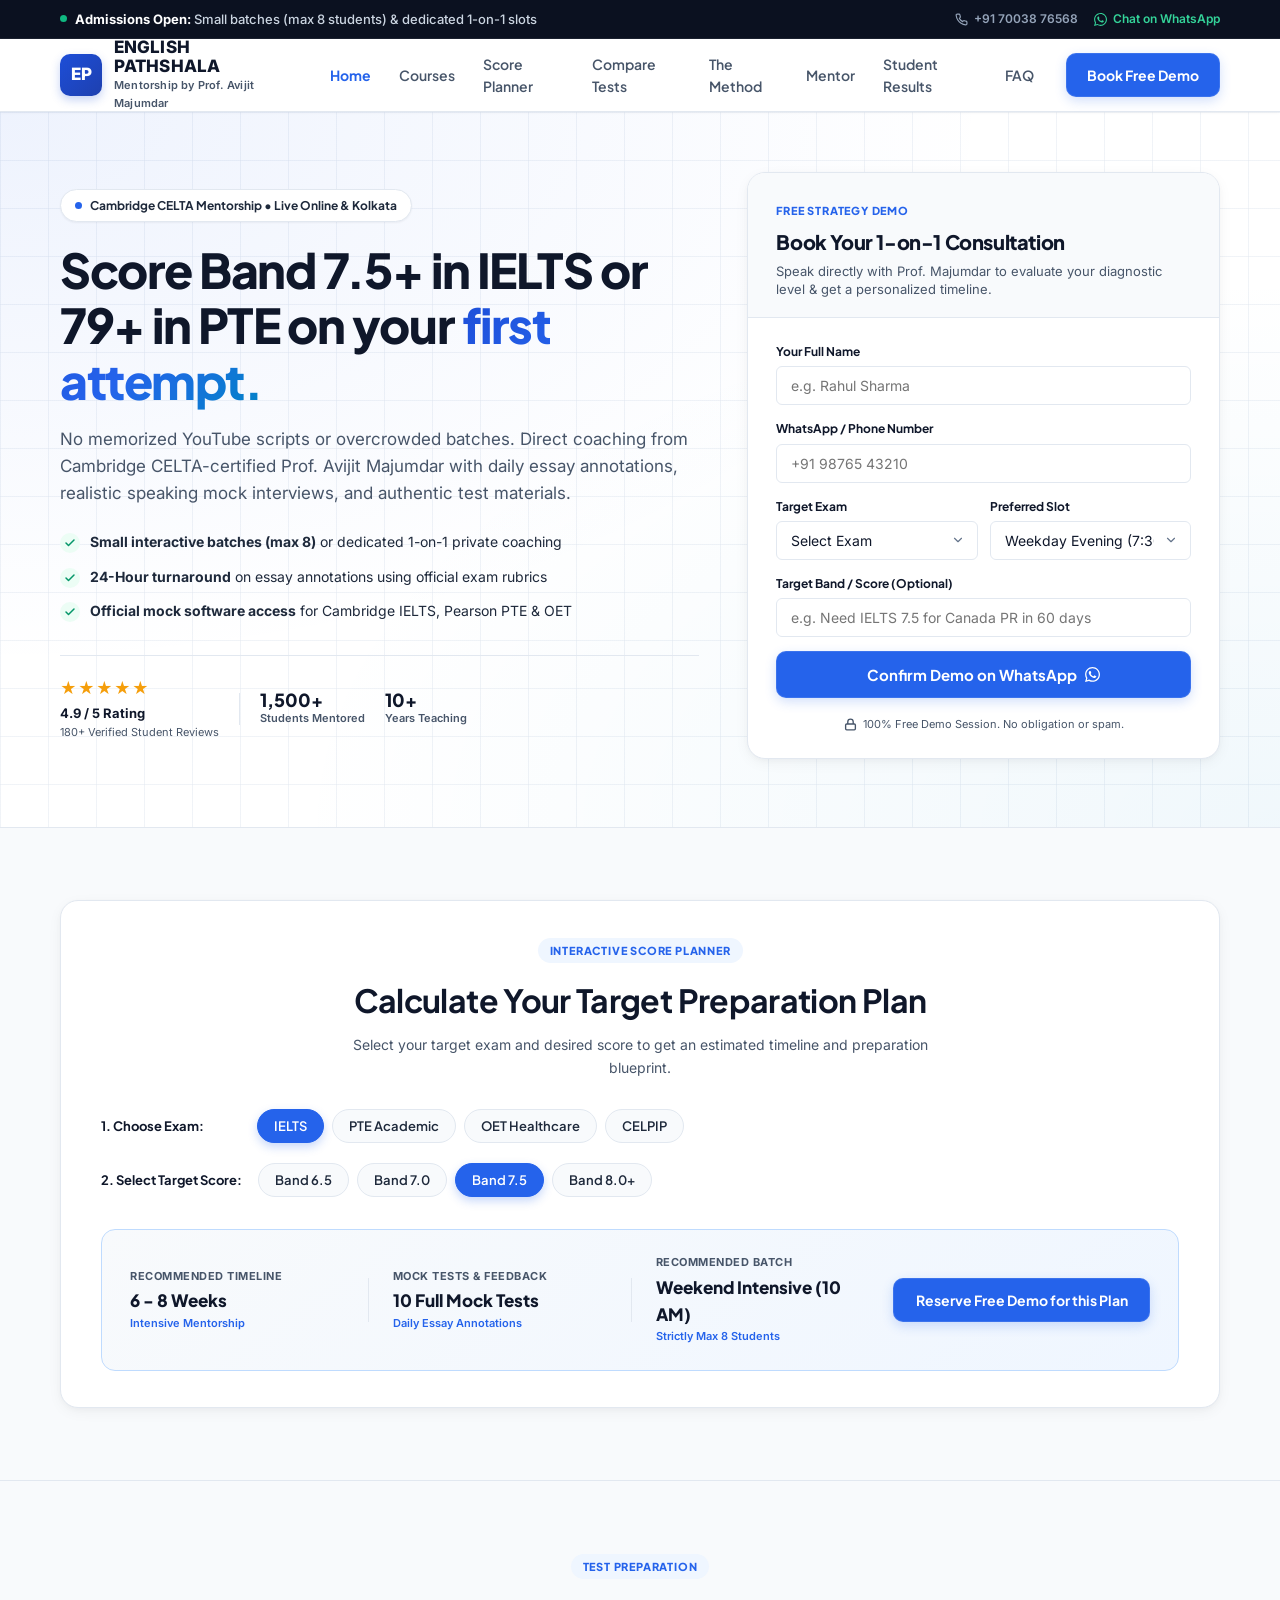
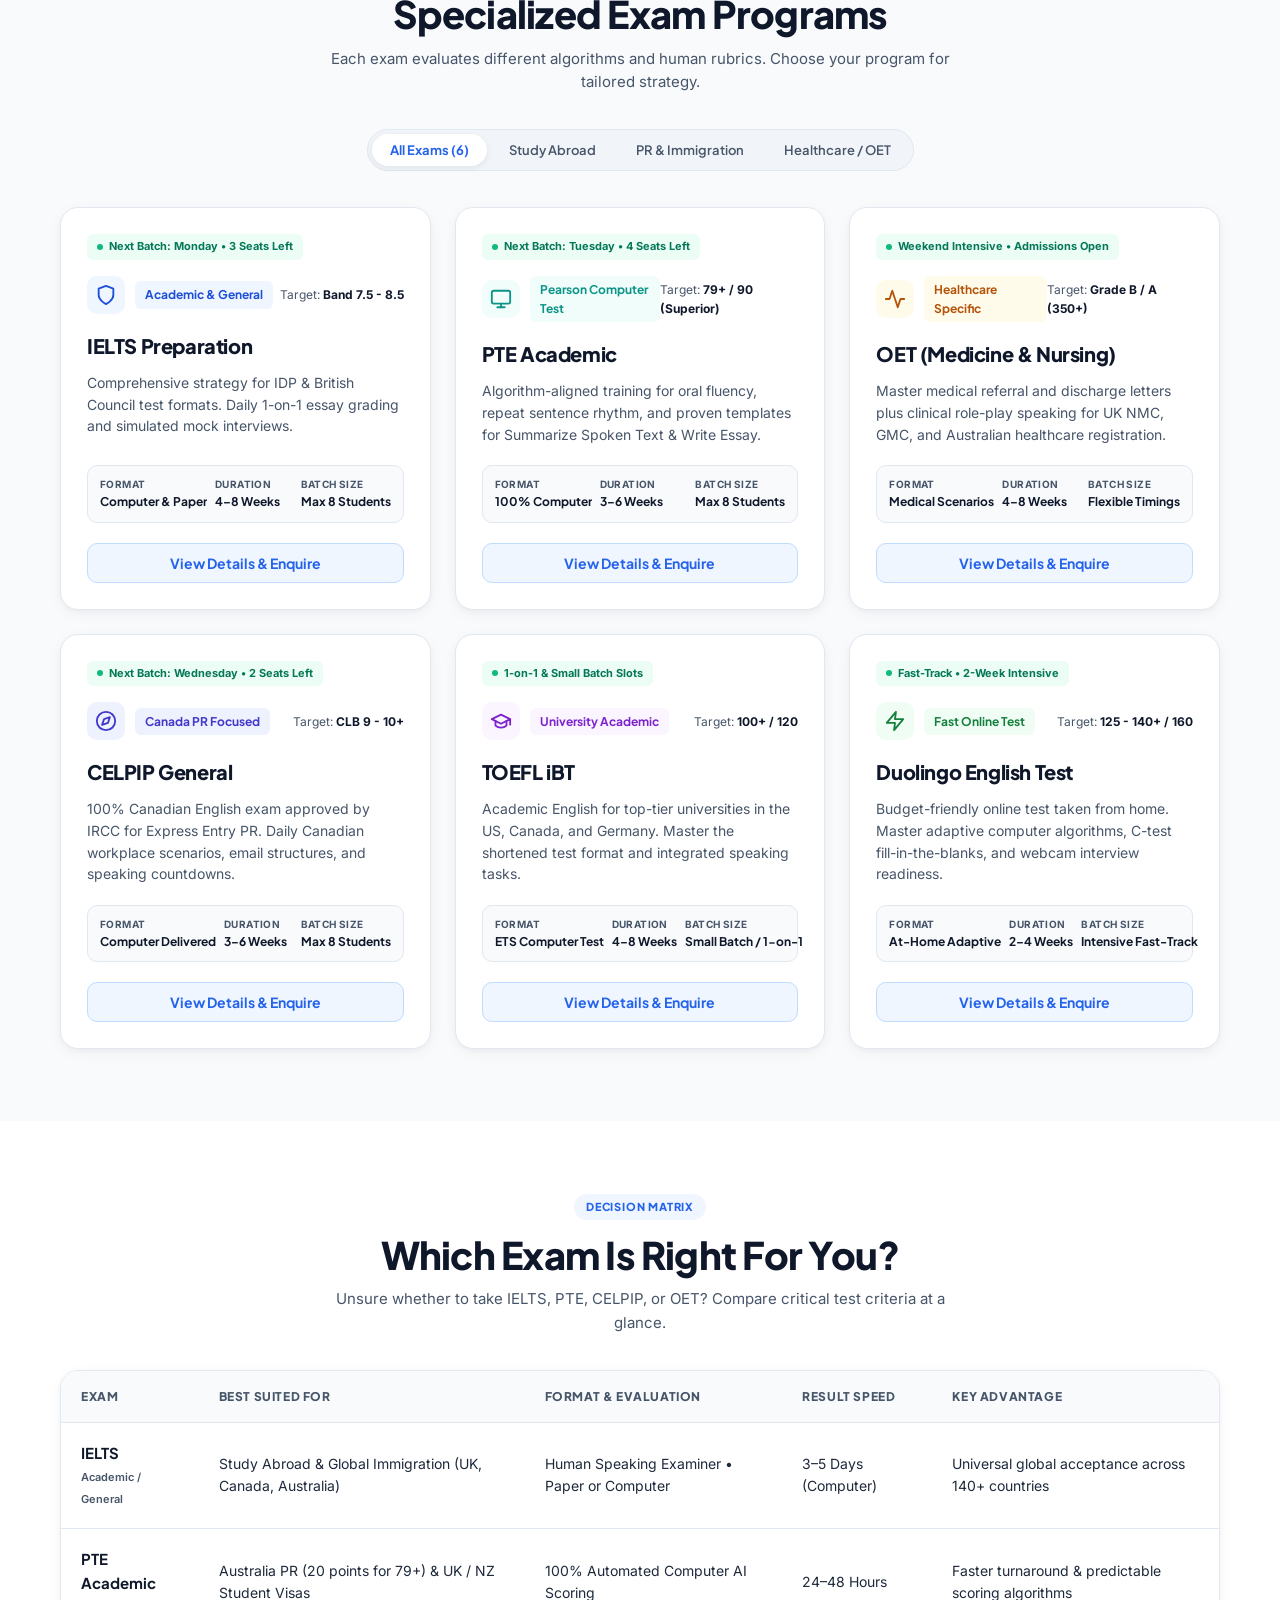
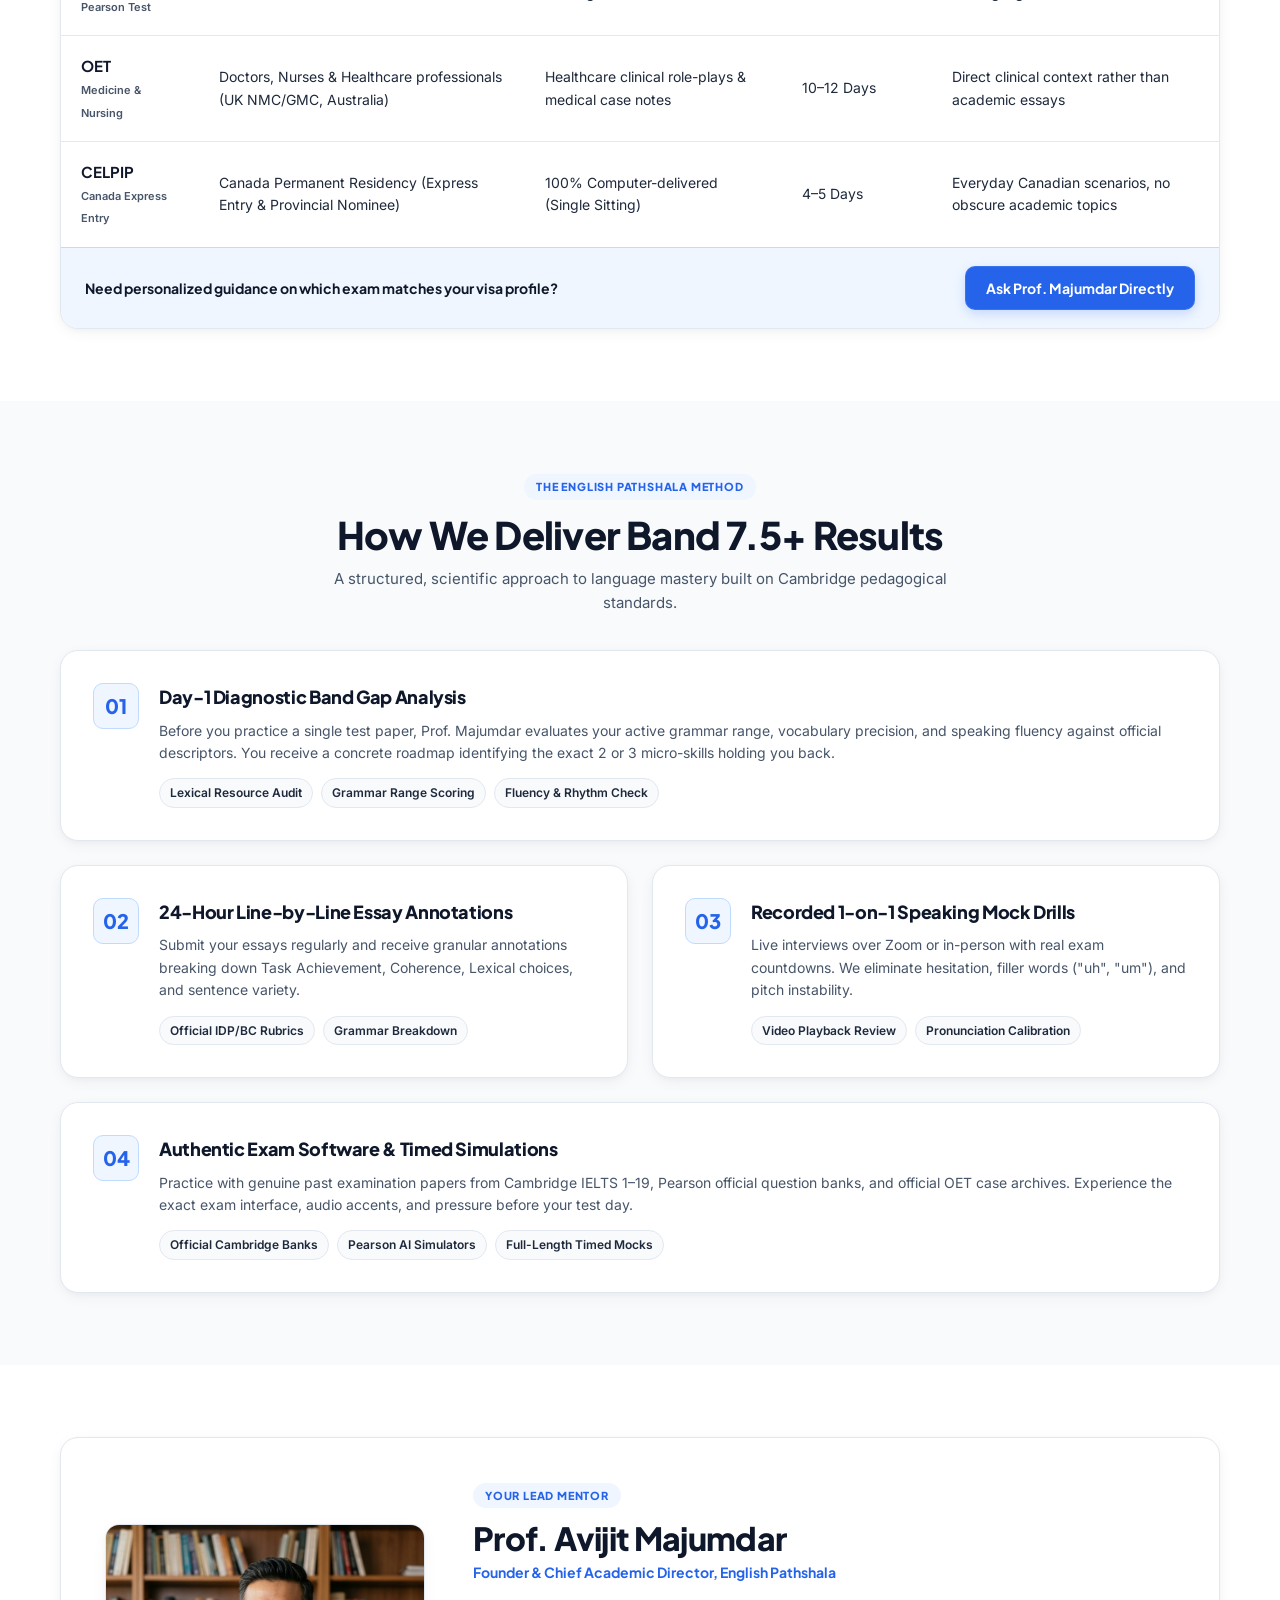
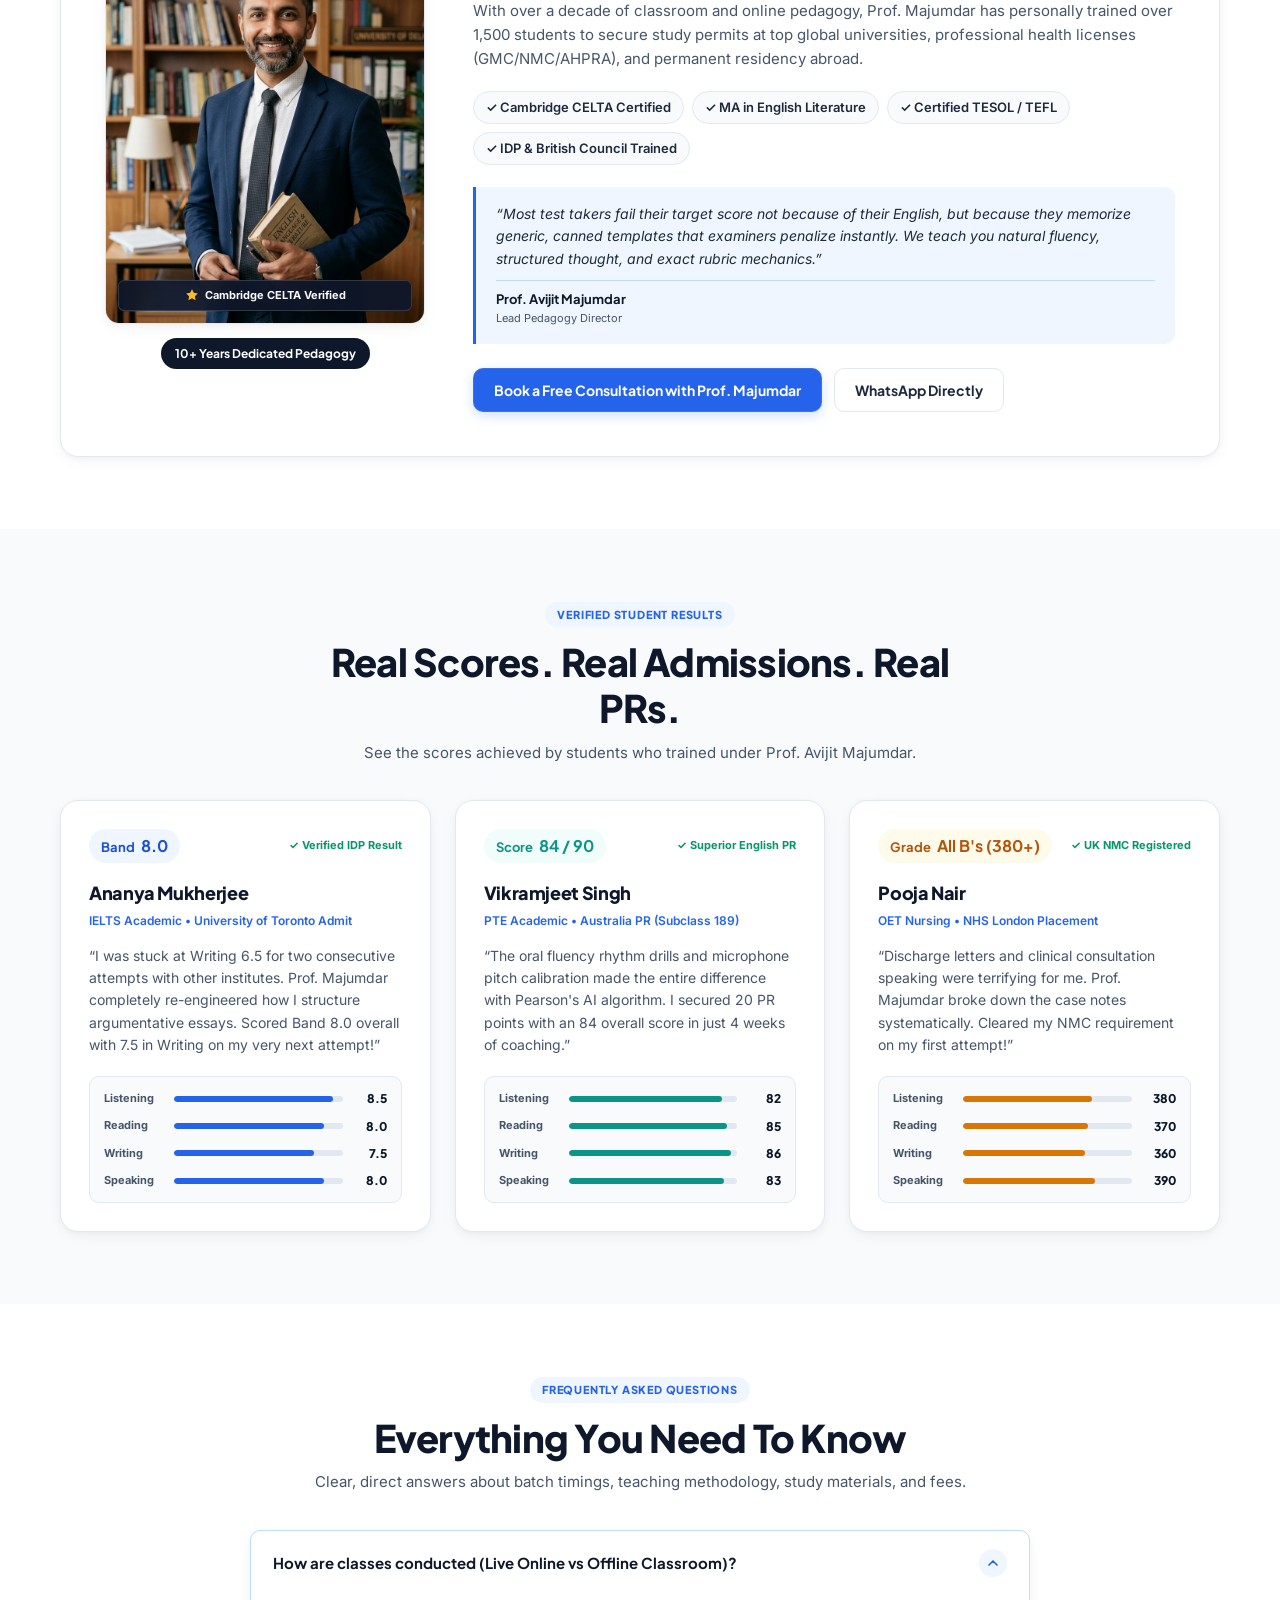
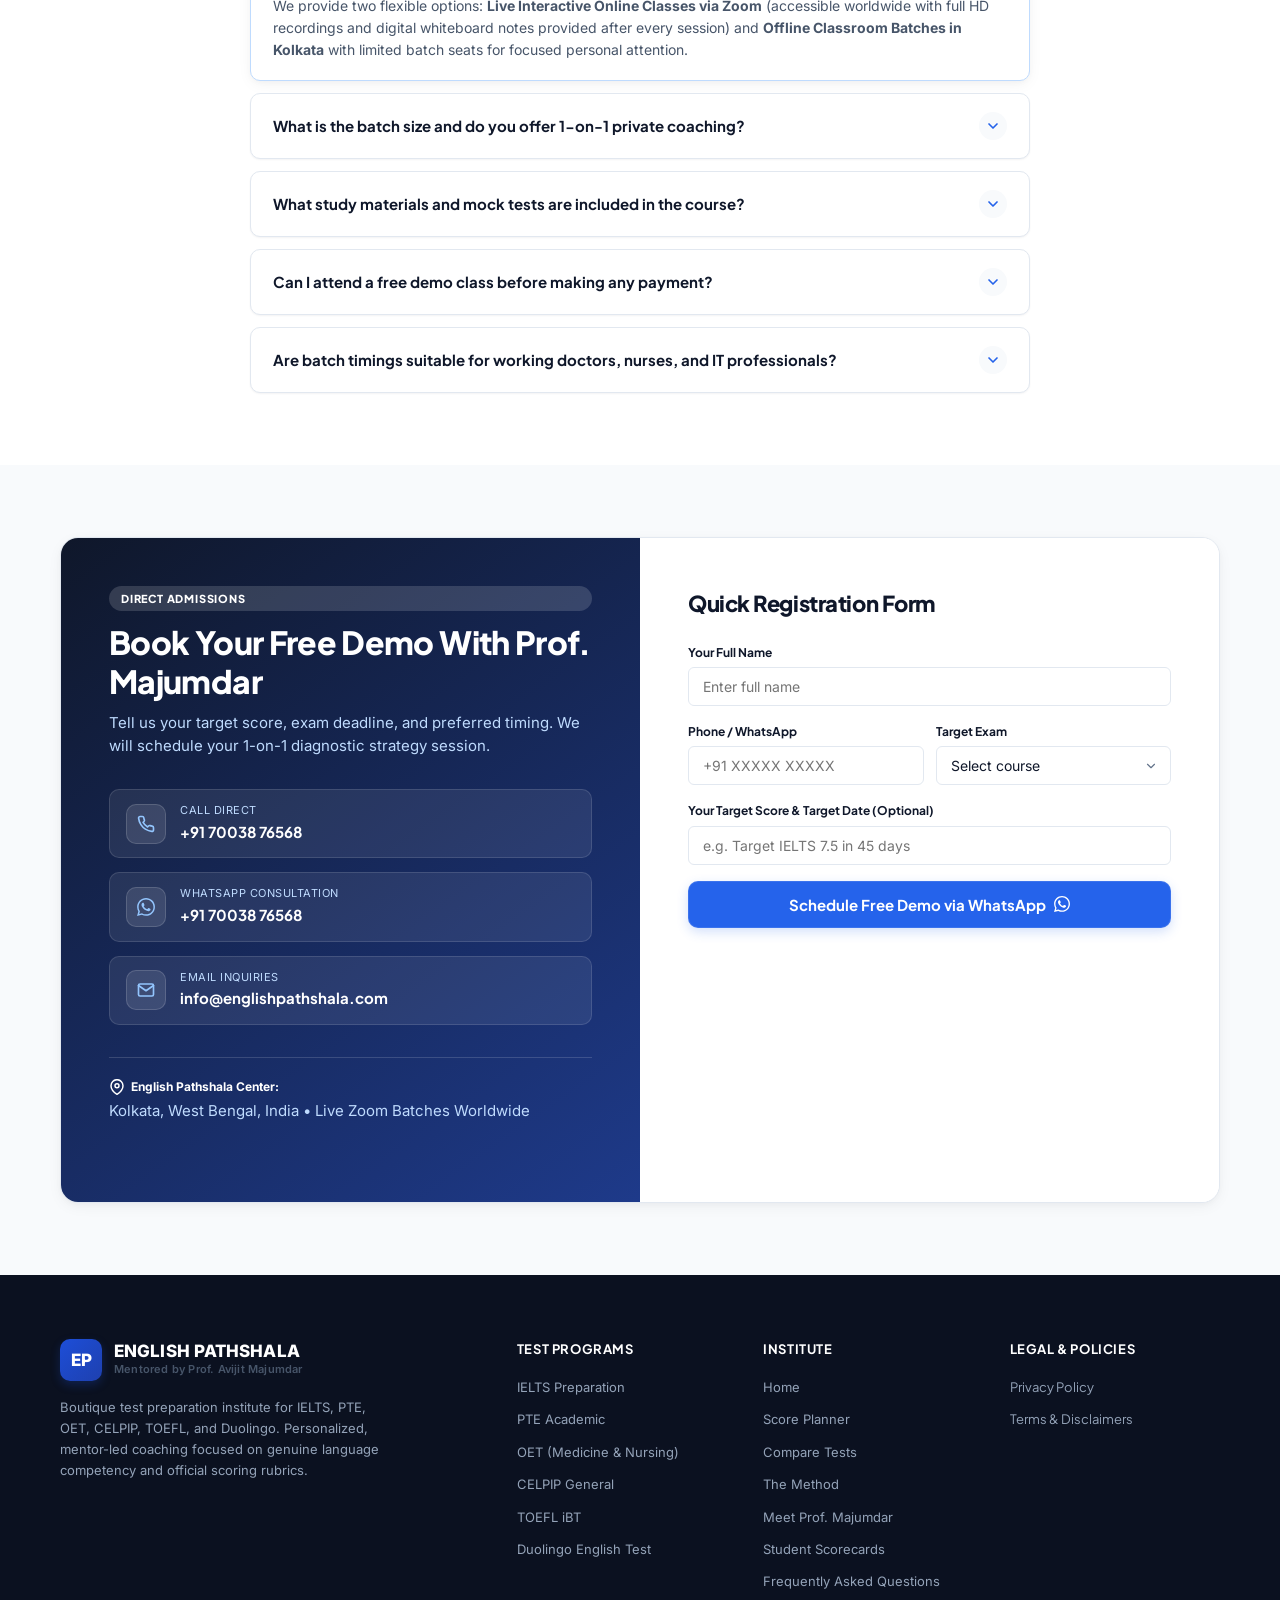
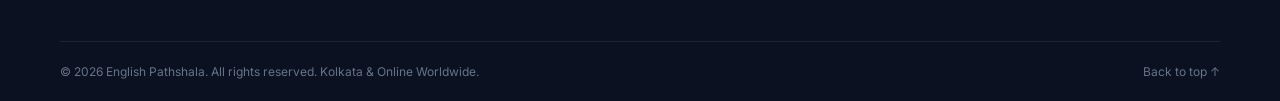
==== index.html @ e062f5be "feat: complete modern SaaS redesign with interactive score planner, exam filters, and responsive UI" ====
<!DOCTYPE html>
<html lang="en">

<head>
  <meta charset="UTF-8" />
  <meta name="viewport" content="width=device-width, initial-scale=1.0" />
  <meta name="theme-color" content="#2563eb" />

  <title>English Pathshala | IELTS, PTE, OET, CELPIP Coaching with Prof. Avijit Majumdar</title>
  <meta name="description"
    content="Score Band 7.5+ in IELTS or 79+ in PTE. Boutique, mentor-led coaching by Cambridge CELTA certified Prof. Avijit Majumdar. Small batches & 1-on-1 mentorship. Book your free demo." />

  <!-- Canonical & Social Meta -->
  <link rel="canonical" href="https://englishpathshala.com/" />
  <meta property="og:title" content="English Pathshala | Premier English &amp; Test Preparation" />
  <meta property="og:description" content="Personalized coaching for IELTS, PTE, OET, CELPIP, and TOEFL by Cambridge CELTA certified mentor." />
  <meta property="og:type" content="website" />
  <meta property="og:url" content="https://englishpathshala.com/" />
  <meta property="og:image" content="assets/og-image.jpg" />
  <meta name="twitter:card" content="summary_large_image" />
  <meta name="twitter:title" content="English Pathshala | Test Preparation Institute" />
  <meta name="twitter:description" content="Personalized coaching for IELTS, PTE, OET, CELPIP, and TOEFL." />
  <meta name="twitter:image" content="assets/og-image.jpg" />

  <!-- Typography -->
  <link rel="preconnect" href="https://fonts.googleapis.com">
  <link rel="preconnect" href="https://fonts.gstatic.com" crossorigin>
  <link href="https://fonts.googleapis.com/css2?family=Plus+Jakarta+Sans:wght@500;600;700;800&family=Inter:wght@400;500;600;700&display=swap" rel="stylesheet" />

  <link rel="stylesheet" href="style.css" />
</head>

<body>

  <!-- ================= TOP ANNOUNCEMENT BAR ================= -->
  <aside class="top-bar" aria-label="Announcement">
    <div class="container top-bar-flex">
      <div class="top-left">
        <span class="live-dot" aria-hidden="true"></span>
        <span><strong>Admissions Open:</strong> Small batches (max 8 students) &amp; dedicated 1-on-1 slots</span>
      </div>
      <div class="top-right">
        <a href="tel:+917003876568" class="top-link">
          <svg width="13" height="13" viewBox="0 0 24 24" fill="none" stroke="currentColor" stroke-width="2.2" stroke-linecap="round" stroke-linejoin="round" aria-hidden="true"><path d="M22 16.92v3a2 2 0 0 1-2.18 2 19.79 19.79 0 0 1-8.63-3.07 19.5 19.5 0 0 1-6-6 19.79 19.79 0 0 1-3.07-8.67A2 2 0 0 1 4.11 2h3a2 2 0 0 1 2 1.72 12.84 12.84 0 0 0 .7 2.81 2 2 0 0 1-.45 2.11L8.09 9.91a16 16 0 0 0 6 6l1.27-1.27a2 2 0 0 1 2.11-.45 12.84 12.84 0 0 0 2.81.7A2 2 0 0 1 22 16.92z"></path></svg>
          <span>+91 70038 76568</span>
        </a>
        <a href="https://wa.me/917003876568" target="_blank" rel="noopener noreferrer" class="top-link top-wa">
          <svg width="13" height="13" viewBox="0 0 24 24" fill="currentColor" aria-hidden="true"><path d="M.057 24l1.687-6.163c-1.041-1.804-1.588-3.849-1.587-5.946.003-6.556 5.338-11.891 11.893-11.891 3.181.001 6.167 1.24 8.413 3.488 2.245 2.248 3.481 5.236 3.48 8.414-.003 6.557-5.338 11.892-11.893 11.892-1.99-.001-3.951-.5-5.688-1.448l-6.305 1.654zm6.597-3.807c1.676.995 3.276 1.591 5.392 1.592 5.448 0 9.886-4.434 9.889-9.885.002-5.462-4.415-9.89-9.881-9.892-5.452 0-9.887 4.434-9.889 9.884-.001 2.225.651 3.891 1.746 5.634l-.999 3.648 3.742-.981zm11.387-5.464c-.074-.124-.272-.198-.57-.347-.297-.149-1.758-.868-2.031-.967-.272-.099-.47-.149-.669.149-.198.297-.768.967-.941 1.165-.173.198-.347.223-.644.074-.297-.149-1.255-.462-2.39-1.475-.883-.788-1.48-1.761-1.653-2.059-.173-.297-.018-.458.13-.606.134-.133.297-.347.446-.521.151-.172.2-.296.3-.495.099-.198.05-.372-.025-.521-.075-.148-.669-1.611-.916-2.206-.242-.579-.487-.501-.669-.51l-.57-.01c-.198 0-.52.074-.792.372s-1.04 1.016-1.04 2.479 1.065 2.876 1.213 3.074c.149.198 2.095 3.2 5.076 4.487.709.306 1.263.489 1.694.626.712.226 1.36.194 1.872.118.571-.085 1.758-.719 2.006-1.413.248-.695.248-1.29.173-1.414z"/></svg>
          <span>Chat on WhatsApp</span>
        </a>
      </div>
    </div>
  </aside>

  <!-- ================= NAVBAR ================= -->
  <header class="navbar" id="siteHeader">
    <div class="container navbar-flex">

      <a href="#home" class="brand" aria-label="English Pathshala Homepage">
        <div class="brand-crest">EP</div>
        <div class="brand-name-group">
          <strong class="brand-title">ENGLISH PATHSHALA</strong>
          <span class="brand-subtitle">Mentorship by Prof. Avijit Majumdar</span>
        </div>
      </a>

      <nav class="nav-menu" aria-label="Main navigation">
        <a href="#home" class="nav-link active">Home</a>
        <a href="#courses" class="nav-link">Courses</a>
        <a href="#estimator" class="nav-link">Score Planner</a>
        <a href="#compare" class="nav-link">Compare Tests</a>
        <a href="#method" class="nav-link">The Method</a>
        <a href="#mentor" class="nav-link">Mentor</a>
        <a href="#results" class="nav-link">Student Results</a>
        <a href="#faq" class="nav-link">FAQ</a>
      </nav>

      <div class="nav-right">
        <a href="#contact" class="btn btn-primary nav-cta">
          Book Free Demo
        </a>

        <button class="nav-toggle" id="menuToggle" type="button" aria-label="Toggle navigation menu" aria-expanded="false"
          aria-controls="mobileMenu">
          <span></span>
          <span></span>
          <span></span>
        </button>
      </div>

    </div>

    <!-- Mobile Dropdown Menu -->
    <div class="mobile-dropdown" id="mobileMenu" aria-hidden="true">
      <nav class="mobile-links" aria-label="Mobile navigation">
        <a href="#home">Home</a>
        <a href="#courses">Courses &amp; Syllabus</a>
        <a href="#estimator">Target Score Planner</a>
        <a href="#compare">Compare Tests</a>
        <a href="#method">The Method</a>
        <a href="#mentor">Meet Prof. Avijit Majumdar</a>
        <a href="#results">Student Scorecards</a>
        <a href="#faq">FAQ</a>
        <a href="#contact" class="btn btn-primary btn-block">Book Free Demo Class</a>
      </nav>
    </div>
  </header>

  <main>

    <!-- ================= HERO SECTION (HIGH CONVERTING SAAS SPLIT) ================= -->
    <section class="hero-section" id="home">
      <div class="container hero-grid">

        <!-- Hero Left Column: Proposition & Proof -->
        <div class="hero-content">

          <div class="trust-badge">
            <span class="badge-dot" aria-hidden="true"></span>
            <span>Cambridge CELTA Mentorship • Live Online &amp; Kolkata</span>
          </div>

          <h1 class="hero-title">
            Score Band 7.5+ in IELTS or 79+ in PTE on your <span class="highlight">first attempt.</span>
          </h1>

          <p class="hero-desc">
            No memorized YouTube scripts or overcrowded batches. Direct coaching from Cambridge CELTA-certified Prof. Avijit Majumdar with daily essay annotations, realistic speaking mock interviews, and authentic test materials.
          </p>

          <!-- Core Benefits List -->
          <ul class="hero-features-list">
            <li>
              <span class="check-icon">
                <svg width="12" height="12" viewBox="0 0 24 24" fill="none" stroke="currentColor" stroke-width="3" stroke-linecap="round" stroke-linejoin="round" aria-hidden="true"><polyline points="20 6 9 17 4 12"></polyline></svg>
              </span>
              <span><strong>Small interactive batches (max 8)</strong> or dedicated 1-on-1 private coaching</span>
            </li>
            <li>
              <span class="check-icon">
                <svg width="12" height="12" viewBox="0 0 24 24" fill="none" stroke="currentColor" stroke-width="3" stroke-linecap="round" stroke-linejoin="round" aria-hidden="true"><polyline points="20 6 9 17 4 12"></polyline></svg>
              </span>
              <span><strong>24-Hour turnaround</strong> on essay annotations using official exam rubrics</span>
            </li>
            <li>
              <span class="check-icon">
                <svg width="12" height="12" viewBox="0 0 24 24" fill="none" stroke="currentColor" stroke-width="3" stroke-linecap="round" stroke-linejoin="round" aria-hidden="true"><polyline points="20 6 9 17 4 12"></polyline></svg>
              </span>
              <span><strong>Official mock software access</strong> for Cambridge IELTS, Pearson PTE &amp; OET</span>
            </li>
          </ul>

          <!-- Trust Badges & Social Proof -->
          <div class="hero-trust-row">
            <div class="rating-widget">
              <div class="stars" aria-label="5 star rating">★★★★★</div>
              <div class="rating-meta">
                <strong>4.9 / 5 Rating</strong>
                <span>180+ Verified Student Reviews</span>
              </div>
            </div>
            <div class="trust-separator"></div>
            <div class="hero-stat-pill">
              <strong>1,500+</strong>
              <span>Students Mentored</span>
            </div>
            <div class="hero-stat-pill">
              <strong>10+</strong>
              <span>Years Teaching</span>
            </div>
          </div>

        </div>

        <!-- Hero Right Column: Interactive SaaS Demo Slot Booking Card -->
        <div class="hero-form-card">
          <div class="form-card-header">
            <div class="form-tag">FREE STRATEGY DEMO</div>
            <h3>Book Your 1-on-1 Consultation</h3>
            <p>Speak directly with Prof. Majumdar to evaluate your diagnostic level &amp; get a personalized timeline.</p>
          </div>

          <form id="heroDemoForm" class="saas-form">
            <div class="form-group">
              <label for="heroName">Your Full Name</label>
              <input type="text" id="heroName" name="name" placeholder="e.g. Rahul Sharma" required />
            </div>

            <div class="form-group">
              <label for="heroPhone">WhatsApp / Phone Number</label>
              <input type="tel" id="heroPhone" name="phone" placeholder="+91 98765 43210" required />
            </div>

            <div class="form-row">
              <div class="form-group">
                <label for="heroCourse">Target Exam</label>
                <select id="heroCourse" name="course" required>
                  <option value="">Select Exam</option>
                  <option value="IELTS Academic">IELTS Academic</option>
                  <option value="IELTS General">IELTS General (PR)</option>
                  <option value="PTE Academic">PTE Academic</option>
                  <option value="OET Healthcare">OET (Medicine / Nursing)</option>
                  <option value="CELPIP General">CELPIP (Canada PR)</option>
                  <option value="TOEFL iBT">TOEFL iBT</option>
                  <option value="Duolingo English Test">Duolingo English Test</option>
                  <option value="Spoken & Business English">General English</option>
                </select>
              </div>

              <div class="form-group">
                <label for="heroSlot">Preferred Slot</label>
                <select id="heroSlot" name="slot" required>
                  <option value="Weekday Evening (7:30 PM)">Weekday Evening (7:30 PM)</option>
                  <option value="Weekend Intensive (10:00 AM)">Weekend Intensive (10:00 AM)</option>
                  <option value="Early Morning (7:30 AM)">Early Morning (7:30 AM)</option>
                  <option value="1-on-1 Flexible Timing">1-on-1 Flexible Timing</option>
                </select>
              </div>
            </div>

            <div class="form-group">
              <label for="heroGoal">Target Band / Score (Optional)</label>
              <input type="text" id="heroGoal" name="goal" placeholder="e.g. Need IELTS 7.5 for Canada PR in 60 days" />
            </div>

            <button type="submit" class="btn btn-primary btn-block btn-lg">
              <span>Confirm Demo on WhatsApp</span>
              <svg width="15" height="15" viewBox="0 0 24 24" fill="currentColor" aria-hidden="true"><path d="M.057 24l1.687-6.163c-1.041-1.804-1.588-3.849-1.587-5.946.003-6.556 5.338-11.891 11.893-11.891 3.181.001 6.167 1.24 8.413 3.488 2.245 2.248 3.481 5.236 3.48 8.414-.003 6.557-5.338 11.892-11.893 11.892-1.99-.001-3.951-.5-5.688-1.448l-6.305 1.654zm6.597-3.807c1.676.995 3.276 1.591 5.392 1.592 5.448 0 9.886-4.434 9.889-9.885.002-5.462-4.415-9.89-9.881-9.892-5.452 0-9.887 4.434-9.889 9.884-.001 2.225.651 3.891 1.746 5.634l-.999 3.648 3.742-.981zm11.387-5.464c-.074-.124-.272-.198-.57-.347-.297-.149-1.758-.868-2.031-.967-.272-.099-.47-.149-.669.149-.198.297-.768.967-.941 1.165-.173.198-.347.223-.644.074-.297-.149-1.255-.462-2.39-1.475-.883-.788-1.48-1.761-1.653-2.059-.173-.297-.018-.458.13-.606.134-.133.297-.347.446-.521.151-.172.2-.296.3-.495.099-.198.05-.372-.025-.521-.075-.148-.669-1.611-.916-2.206-.242-.579-.487-.501-.669-.51l-.57-.01c-.198 0-.52.074-.792.372s-1.04 1.016-1.04 2.479 1.065 2.876 1.213 3.074c.149.198 2.095 3.2 5.076 4.487.709.306 1.263.489 1.694.626.712.226 1.36.194 1.872.118.571-.085 1.758-.719 2.006-1.413.248-.695.248-1.29.173-1.414z"/></svg>
            </button>

            <div class="form-guarantee">
              <svg width="13" height="13" viewBox="0 0 24 24" fill="none" stroke="currentColor" stroke-width="2.5" aria-hidden="true"><rect x="3" y="11" width="18" height="11" rx="2" ry="2"></rect><path d="M7 11V7a5 5 0 0 1 10 0v4"></path></svg>
              <span>100% Free Demo Session. No obligation or spam.</span>
            </div>
          </form>
        </div>

      </div>
    </section>

    <!-- ================= INTERACTIVE TARGET SCORE PLANNER WIDGET ================= -->
    <section class="section-pad estimator-section" id="estimator">
      <div class="container">
        <div class="planner-box">
          <div class="planner-header">
            <span class="badge">INTERACTIVE SCORE PLANNER</span>
            <h2>Calculate Your Target Preparation Plan</h2>
            <p>Select your target exam and desired score to get an estimated timeline and preparation blueprint.</p>
          </div>

          <div class="planner-controls">
            <!-- Exam Selector Buttons -->
            <div class="planner-selector-group">
              <span class="control-label">1. Choose Exam:</span>
              <div class="planner-exam-tabs" role="tablist">
                <button type="button" class="plan-exam-btn active" data-exam="ielts">IELTS</button>
                <button type="button" class="plan-exam-btn" data-exam="pte">PTE Academic</button>
                <button type="button" class="plan-exam-btn" data-exam="oet">OET Healthcare</button>
                <button type="button" class="plan-exam-btn" data-exam="celpip">CELPIP</button>
              </div>
            </div>

            <!-- Target Score Pills -->
            <div class="planner-selector-group">
              <span class="control-label">2. Select Target Score:</span>
              <div class="planner-score-pills" id="plannerScores">
                <button type="button" class="plan-score-btn" data-score="Band 6.5">Band 6.5</button>
                <button type="button" class="plan-score-btn" data-score="Band 7.0">Band 7.0</button>
                <button type="button" class="plan-score-btn active" data-score="Band 7.5">Band 7.5</button>
                <button type="button" class="plan-score-btn" data-score="Band 8.0+">Band 8.0+</button>
              </div>
            </div>
          </div>

          <!-- Dynamic Results Card -->
          <div class="planner-output-card" id="plannerOutput">
            <div class="output-stat">
              <span class="out-label">Recommended Timeline</span>
              <strong class="out-val" id="outDuration">4 - 6 Weeks</strong>
              <small class="out-sub">Intensive Mentorship</small>
            </div>
            <div class="output-divider"></div>
            <div class="output-stat">
              <span class="out-label">Mock Tests &amp; Feedback</span>
              <strong class="out-val" id="outMocks">8 Full Mock Tests</strong>
              <small class="out-sub">Daily Essay Annotations</small>
            </div>
            <div class="output-divider"></div>
            <div class="output-stat">
              <span class="out-label">Recommended Batch</span>
              <strong class="out-val" id="outBatch">Evening Batch (7:30 PM)</strong>
              <small class="out-sub">Strictly Max 8 Students</small>
            </div>
            <div class="output-cta-wrap">
              <a href="#contact" class="btn btn-primary btn-block" id="plannerCTA">
                Reserve Free Demo for this Plan
              </a>
            </div>
          </div>

        </div>
      </div>
    </section>

    <!-- ================= COURSES SECTION WITH INTERACTIVE SAAS TABS ================= -->
    <section class="section-pad bg-light" id="courses">
      <div class="container">

        <div class="section-title-wrap">
          <span class="badge">TEST PREPARATION</span>
          <h2>Specialized Exam Programs</h2>
          <p>Each exam evaluates different algorithms and human rubrics. Choose your program for tailored strategy.</p>
        </div>

        <!-- SaaS Interactive Filter Pills -->
        <div class="filter-tabs-wrap">
          <div class="filter-tabs" role="tablist" aria-label="Course Category Filter">
            <button class="filter-tab active" data-filter="all" type="button" role="tab" aria-selected="true">All Exams (6)</button>
            <button class="filter-tab" data-filter="study-abroad" type="button" role="tab" aria-selected="false">Study Abroad</button>
            <button class="filter-tab" data-filter="immigration" type="button" role="tab" aria-selected="false">PR &amp; Immigration</button>
            <button class="filter-tab" data-filter="healthcare" type="button" role="tab" aria-selected="false">Healthcare / OET</button>
          </div>
        </div>

        <div class="courses-grid" id="coursesGrid">

          <!-- 1. IELTS -->
          <article class="course-card" data-category="study-abroad immigration">
            <div class="card-status-strip">
              <span class="status-dot-green"></span>
              <span>Next Batch: Monday • 3 Seats Left</span>
            </div>
            <div class="card-badge-row">
              <div class="exam-identity">
                <div class="exam-icon-emblem tag-blue-emblem">
                  <svg width="22" height="22" viewBox="0 0 24 24" fill="none" stroke="currentColor" stroke-width="2" stroke-linecap="round" stroke-linejoin="round" aria-hidden="true"><path d="M12 22s8-4 8-10V5l-8-3-8 3v7c0 6 8 10 8 10z"></path></svg>
                </div>
                <span class="exam-tag tag-blue">Academic &amp; General</span>
              </div>
              <span class="score-target">Target: <strong>Band 7.5 - 8.5</strong></span>
            </div>
            <h3>IELTS Preparation</h3>
            <p>Comprehensive strategy for IDP &amp; British Council test formats. Daily 1-on-1 essay grading and simulated mock interviews.</p>
            
            <div class="course-specs">
              <div class="spec-item">
                <span class="spec-label">Format</span>
                <strong>Computer &amp; Paper</strong>
              </div>
              <div class="spec-item">
                <span class="spec-label">Duration</span>
                <strong>4–8 Weeks</strong>
              </div>
              <div class="spec-item">
                <span class="spec-label">Batch Size</span>
                <strong>Max 8 Students</strong>
              </div>
            </div>

            <button class="btn btn-secondary btn-block course-btn" type="button" 
              data-course="IELTS" 
              data-score="Band 7.5 - 8.5" 
              data-duration="4 - 8 Weeks" 
              data-acceptance="Universities &amp; Immigration across UK, Canada, Australia, USA, and New Zealand."
              data-features="Full 4-skill coverage (Listening, Reading, Writing, Speaking)|Daily 1-on-1 essay grading with annotated grammar &amp; band breakdown|One-on-one mock speaking interviews under real test conditions|Official Cambridge practice test banks (Books 1–19) included">
              View Details &amp; Enquire
            </button>
          </article>

          <!-- 2. PTE Academic -->
          <article class="course-card" data-category="study-abroad immigration">
            <div class="card-status-strip">
              <span class="status-dot-green"></span>
              <span>Next Batch: Tuesday • 4 Seats Left</span>
            </div>
            <div class="card-badge-row">
              <div class="exam-identity">
                <div class="exam-icon-emblem tag-teal-emblem">
                  <svg width="22" height="22" viewBox="0 0 24 24" fill="none" stroke="currentColor" stroke-width="2" stroke-linecap="round" stroke-linejoin="round" aria-hidden="true"><rect x="2" y="3" width="20" height="14" rx="2" ry="2"></rect><line x1="8" y1="21" x2="16" y2="21"></line><line x1="12" y1="17" x2="12" y2="21"></line></svg>
                </div>
                <span class="exam-tag tag-teal">Pearson Computer Test</span>
              </div>
              <span class="score-target">Target: <strong>79+ / 90 (Superior)</strong></span>
            </div>
            <h3>PTE Academic</h3>
            <p>Algorithm-aligned training for oral fluency, repeat sentence rhythm, and proven templates for Summarize Spoken Text &amp; Write Essay.</p>
            
            <div class="course-specs">
              <div class="spec-item">
                <span class="spec-label">Format</span>
                <strong>100% Computer</strong>
              </div>
              <div class="spec-item">
                <span class="spec-label">Duration</span>
                <strong>3–6 Weeks</strong>
              </div>
              <div class="spec-item">
                <span class="spec-label">Batch Size</span>
                <strong>Max 8 Students</strong>
              </div>
            </div>

            <button class="btn btn-secondary btn-block course-btn" type="button" 
              data-course="PTE Academic" 
              data-score="79+ / 90 (Superior English)" 
              data-duration="3 - 6 Weeks" 
              data-acceptance="100% accepted for Australia PR (20 points), New Zealand PR, and UK study visas."
              data-features="Pearson AI algorithm scoring mechanics (Oral Fluency &amp; Pronunciation)|High-frequency repeat question sets from real recent exam administrations|Templates for Describe Image, Retell Lecture &amp; Write Essay|Microphone technique, headset pitch calibration, and mock software">
              View Details &amp; Enquire
            </button>
          </article>

          <!-- 3. OET -->
          <article class="course-card" data-category="healthcare">
            <div class="card-status-strip">
              <span class="status-dot-green"></span>
              <span>Weekend Intensive • Admissions Open</span>
            </div>
            <div class="card-badge-row">
              <div class="exam-identity">
                <div class="exam-icon-emblem tag-amber-emblem">
                  <svg width="22" height="22" viewBox="0 0 24 24" fill="none" stroke="currentColor" stroke-width="2" stroke-linecap="round" stroke-linejoin="round" aria-hidden="true"><path d="M22 12h-4l-3 9L9 3l-3 9H2"></path></svg>
                </div>
                <span class="exam-tag tag-amber">Healthcare Specific</span>
              </div>
              <span class="score-target">Target: <strong>Grade B / A (350+)</strong></span>
            </div>
            <h3>OET (Medicine &amp; Nursing)</h3>
            <p>Master medical referral and discharge letters plus clinical role-play speaking for UK NMC, GMC, and Australian healthcare registration.</p>
            
            <div class="course-specs">
              <div class="spec-item">
                <span class="spec-label">Format</span>
                <strong>Medical Scenarios</strong>
              </div>
              <div class="spec-item">
                <span class="spec-label">Duration</span>
                <strong>4–8 Weeks</strong>
              </div>
              <div class="spec-item">
                <span class="spec-label">Batch Size</span>
                <strong>Flexible Timings</strong>
              </div>
            </div>

            <button class="btn btn-secondary btn-block course-btn" type="button" 
              data-course="OET" 
              data-score="Grade B (350+) or Grade A" 
              data-duration="4 - 8 Weeks" 
              data-acceptance="Recognized by UK NMC, GMC, Irish Nursing Board, and Australian Medical Board."
              data-features="Step-by-step case notes selection for flawless referral and discharge letters|Doctor-patient &amp; Nurse-patient clinical consultation speaking drills|Medical listening extracts with real hospital accents and clinical jargon|Late evening &amp; weekend batches scheduled around hospital shift duties">
              View Details &amp; Enquire
            </button>
          </article>

          <!-- 4. CELPIP -->
          <article class="course-card" data-category="immigration">
            <div class="card-status-strip">
              <span class="status-dot-green"></span>
              <span>Next Batch: Wednesday • 2 Seats Left</span>
            </div>
            <div class="card-badge-row">
              <div class="exam-identity">
                <div class="exam-icon-emblem tag-indigo-emblem">
                  <svg width="22" height="22" viewBox="0 0 24 24" fill="none" stroke="currentColor" stroke-width="2" stroke-linecap="round" stroke-linejoin="round" aria-hidden="true"><circle cx="12" cy="12" r="10"></circle><polygon points="16.24 7.76 14.12 14.12 7.76 16.24 9.88 9.88 16.24 7.76"></polygon></svg>
                </div>
                <span class="exam-tag tag-indigo">Canada PR Focused</span>
              </div>
              <span class="score-target">Target: <strong>CLB 9 - 10+</strong></span>
            </div>
            <h3>CELPIP General</h3>
            <p>100% Canadian English exam approved by IRCC for Express Entry PR. Daily Canadian workplace scenarios, email structures, and speaking countdowns.</p>
            
            <div class="course-specs">
              <div class="spec-item">
                <span class="spec-label">Format</span>
                <strong>Computer Delivered</strong>
              </div>
              <div class="spec-item">
                <span class="spec-label">Duration</span>
                <strong>3–6 Weeks</strong>
              </div>
              <div class="spec-item">
                <span class="spec-label">Batch Size</span>
                <strong>Max 8 Students</strong>
              </div>
            </div>

            <button class="btn btn-secondary btn-block course-btn" type="button" 
              data-course="CELPIP" 
              data-score="CLB 9+ (Maximum CRS Points)" 
              data-duration="3 - 6 Weeks" 
              data-acceptance="Approved by Immigration, Refugees and Citizenship Canada (IRCC) for Express Entry."
              data-features="Step-by-step formal &amp; informal email structures for Task 1|8 speaking task drill sets practiced under strict onscreen countdown timers|Canadian idiom, pronunciation, and workplace vocabulary mastery|Full computer mock exams on identical test interface">
              View Details &amp; Enquire
            </button>
          </article>

          <!-- 5. TOEFL iBT -->
          <article class="course-card" data-category="study-abroad">
            <div class="card-status-strip">
              <span class="status-dot-green"></span>
              <span>1-on-1 &amp; Small Batch Slots</span>
            </div>
            <div class="card-badge-row">
              <div class="exam-identity">
                <div class="exam-icon-emblem tag-purple-emblem">
                  <svg width="22" height="22" viewBox="0 0 24 24" fill="none" stroke="currentColor" stroke-width="2" stroke-linecap="round" stroke-linejoin="round" aria-hidden="true"><path d="M22 10v6M2 10l10-5 10 5-10 5z"></path><path d="M6 12v5c3 3 9 3 12 0v-5"></path></svg>
                </div>
                <span class="exam-tag tag-purple">University Academic</span>
              </div>
              <span class="score-target">Target: <strong>100+ / 120</strong></span>
            </div>
            <h3>TOEFL iBT</h3>
            <p>Academic English for top-tier universities in the US, Canada, and Germany. Master the shortened test format and integrated speaking tasks.</p>
            
            <div class="course-specs">
              <div class="spec-item">
                <span class="spec-label">Format</span>
                <strong>ETS Computer Test</strong>
              </div>
              <div class="spec-item">
                <span class="spec-label">Duration</span>
                <strong>4–8 Weeks</strong>
              </div>
              <div class="spec-item">
                <span class="spec-label">Batch Size</span>
                <strong>Small Batch / 1-on-1</strong>
              </div>
            </div>

            <button class="btn btn-secondary btn-block course-btn" type="button" 
              data-course="TOEFL iBT" 
              data-score="100+ / 120" 
              data-duration="4 - 8 Weeks" 
              data-acceptance="Accepted by 11,500+ universities worldwide including Ivy League, US, Canada, and Europe."
              data-features="Shortened 2-hour TOEFL format mastery (Academic Discussion task)|Lecture note-taking techniques under rapid audio playback|Integrated speaking templates combining reading passages and lecture audio|Official ETS authentic test papers and scoring analysis">
              View Details &amp; Enquire
            </button>
          </article>

          <!-- 6. Duolingo English Test -->
          <article class="course-card" data-category="study-abroad">
            <div class="card-status-strip">
              <span class="status-dot-green"></span>
              <span>Fast-Track • 2-Week Intensive</span>
            </div>
            <div class="card-badge-row">
              <div class="exam-identity">
                <div class="exam-icon-emblem tag-green-emblem">
                  <svg width="22" height="22" viewBox="0 0 24 24" fill="none" stroke="currentColor" stroke-width="2" stroke-linecap="round" stroke-linejoin="round" aria-hidden="true"><polygon points="13 2 3 14 12 14 11 22 21 10 12 10 13 2"></polygon></svg>
                </div>
                <span class="exam-tag tag-green">Fast Online Test</span>
              </div>
              <span class="score-target">Target: <strong>125 - 140+ / 160</strong></span>
            </div>
            <h3>Duolingo English Test</h3>
            <p>Budget-friendly online test taken from home. Master adaptive computer algorithms, C-test fill-in-the-blanks, and webcam interview readiness.</p>
            
            <div class="course-specs">
              <div class="spec-item">
                <span class="spec-label">Format</span>
                <strong>At-Home Adaptive</strong>
              </div>
              <div class="spec-item">
                <span class="spec-label">Duration</span>
                <strong>2–4 Weeks</strong>
              </div>
              <div class="spec-item">
                <span class="spec-label">Batch Size</span>
                <strong>Intensive Fast-Track</strong>
              </div>
            </div>

            <button class="btn btn-secondary btn-block course-btn" type="button" 
              data-course="Duolingo English Test" 
              data-score="125 - 140+ / 160" 
              data-duration="2 - 4 Weeks" 
              data-acceptance="Accepted by over 4,500 colleges &amp; universities in USA, Canada, and Ireland."
              data-features="Read and complete C-test fill-in-the-blank vocabulary strategies|5-minute writing and interactive reading speed drills|Spoken responses with webcam eye-contact and posture readiness|Complete mock assessments on computer adaptive format">
              View Details &amp; Enquire
            </button>
          </article>

        </div>

      </div>
    </section>

    <!-- ================= INTERACTIVE SAAS EXAM COMPARISON MATRIX ================= -->
    <section class="section-pad" id="compare">
      <div class="container">

        <div class="section-title-wrap">
          <span class="badge">DECISION MATRIX</span>
          <h2>Which Exam Is Right For You?</h2>
          <p>Unsure whether to take IELTS, PTE, CELPIP, or OET? Compare critical test criteria at a glance.</p>
        </div>

        <div class="comparison-card">
          <div class="table-responsive">
            <table class="saas-table">
              <thead>
                <tr>
                  <th scope="col">Exam</th>
                  <th scope="col">Best Suited For</th>
                  <th scope="col">Format &amp; Evaluation</th>
                  <th scope="col">Result Speed</th>
                  <th scope="col">Key Advantage</th>
                </tr>
              </thead>
              <tbody>
                <tr>
                  <td>
                    <strong>IELTS</strong>
                    <span class="sub-label">Academic / General</span>
                  </td>
                  <td>Study Abroad &amp; Global Immigration (UK, Canada, Australia)</td>
                  <td>Human Speaking Examiner • Paper or Computer</td>
                  <td>3–5 Days (Computer)</td>
                  <td>Universal global acceptance across 140+ countries</td>
                </tr>
                <tr>
                  <td>
                    <strong>PTE Academic</strong>
                    <span class="sub-label">Pearson Test</span>
                  </td>
                  <td>Australia PR (20 points for 79+) &amp; UK / NZ Student Visas</td>
                  <td>100% Automated Computer AI Scoring</td>
                  <td>24–48 Hours</td>
                  <td>Faster turnaround &amp; predictable scoring algorithms</td>
                </tr>
                <tr>
                  <td>
                    <strong>OET</strong>
                    <span class="sub-label">Medicine &amp; Nursing</span>
                  </td>
                  <td>Doctors, Nurses &amp; Healthcare professionals (UK NMC/GMC, Australia)</td>
                  <td>Healthcare clinical role-plays &amp; medical case notes</td>
                  <td>10–12 Days</td>
                  <td>Direct clinical context rather than academic essays</td>
                </tr>
                <tr>
                  <td>
                    <strong>CELPIP</strong>
                    <span class="sub-label">Canada Express Entry</span>
                  </td>
                  <td>Canada Permanent Residency (Express Entry &amp; Provincial Nominee)</td>
                  <td>100% Computer-delivered (Single Sitting)</td>
                  <td>4–5 Days</td>
                  <td>Everyday Canadian scenarios, no obscure academic topics</td>
                </tr>
              </tbody>
            </table>
          </div>
          <div class="table-footer-callout">
            <span>Need personalized guidance on which exam matches your visa profile?</span>
            <a href="#contact" class="btn btn-primary">Ask Prof. Majumdar Directly</a>
          </div>
        </div>

      </div>
    </section>

    <!-- ================= THE METHOD (SAAS BENTO GRID) ================= -->
    <section class="section-pad bg-light" id="method">
      <div class="container">

        <div class="section-title-wrap">
          <span class="badge">THE ENGLISH PATHSHALA METHOD</span>
          <h2>How We Deliver Band 7.5+ Results</h2>
          <p>A structured, scientific approach to language mastery built on Cambridge pedagogical standards.</p>
        </div>

        <div class="bento-grid">

          <div class="bento-card bento-wide">
            <div class="bento-number">01</div>
            <div class="bento-body">
              <h3>Day-1 Diagnostic Band Gap Analysis</h3>
              <p>Before you practice a single test paper, Prof. Majumdar evaluates your active grammar range, vocabulary precision, and speaking fluency against official descriptors. You receive a concrete roadmap identifying the exact 2 or 3 micro-skills holding you back.</p>
              <div class="bento-tag-row">
                <span class="bento-chip">Lexical Resource Audit</span>
                <span class="bento-chip">Grammar Range Scoring</span>
                <span class="bento-chip">Fluency &amp; Rhythm Check</span>
              </div>
            </div>
          </div>

          <div class="bento-card">
            <div class="bento-number">02</div>
            <div class="bento-body">
              <h3>24-Hour Line-by-Line Essay Annotations</h3>
              <p>Submit your essays regularly and receive granular annotations breaking down Task Achievement, Coherence, Lexical choices, and sentence variety.</p>
              <div class="bento-tag-row">
                <span class="bento-chip">Official IDP/BC Rubrics</span>
                <span class="bento-chip">Grammar Breakdown</span>
              </div>
            </div>
          </div>

          <div class="bento-card">
            <div class="bento-number">03</div>
            <div class="bento-body">
              <h3>Recorded 1-on-1 Speaking Mock Drills</h3>
              <p>Live interviews over Zoom or in-person with real exam countdowns. We eliminate hesitation, filler words ("uh", "um"), and pitch instability.</p>
              <div class="bento-tag-row">
                <span class="bento-chip">Video Playback Review</span>
                <span class="bento-chip">Pronunciation Calibration</span>
              </div>
            </div>
          </div>

          <div class="bento-card bento-wide">
            <div class="bento-number">04</div>
            <div class="bento-body">
              <h3>Authentic Exam Software &amp; Timed Simulations</h3>
              <p>Practice with genuine past examination papers from Cambridge IELTS 1–19, Pearson official question banks, and official OET case archives. Experience the exact exam interface, audio accents, and pressure before your test day.</p>
              <div class="bento-tag-row">
                <span class="bento-chip">Official Cambridge Banks</span>
                <span class="bento-chip">Pearson AI Simulators</span>
                <span class="bento-chip">Full-Length Timed Mocks</span>
              </div>
            </div>
          </div>

        </div>

      </div>
    </section>

    <!-- ================= MEET YOUR MENTOR ================= -->
    <section class="section-pad" id="mentor">
      <div class="container">

        <div class="mentor-row">

          <div class="mentor-photo-wrap">
            <div class="mentor-frame">
              <img src="assets/mentor.jpg" alt="Prof. Avijit Majumdar - English Pathshala Lead Mentor" class="mentor-photo" onerror="this.style.display='none'; document.getElementById('mentorInitials').style.display='flex';" />
              <div class="mentor-fallback" id="mentorInitials" style="display: none;">AM</div>
              <div class="mentor-floating-tag">
                <svg width="14" height="14" viewBox="0 0 24 24" fill="currentColor" aria-hidden="true"><path d="M12 2l3.09 6.26L22 9.27l-5 4.87 1.18 6.88L12 17.77l-6.18 3.25L7 14.14 2 9.27l6.91-1.01L12 2z"></path></svg>
                <span>Cambridge CELTA Verified</span>
              </div>
            </div>
            <div class="mentor-exp-tag">
              <span>10+ Years Dedicated Pedagogy</span>
            </div>
          </div>

          <div class="mentor-text-wrap">
            <span class="badge">YOUR LEAD MENTOR</span>
            <h2>Prof. Avijit Majumdar</h2>
            <p class="mentor-role">Founder &amp; Chief Academic Director, English Pathshala</p>

            <p class="mentor-bio">
              With over a decade of classroom and online pedagogy, Prof. Majumdar has personally trained over 1,500 students to secure study permits at top global universities, professional health licenses (GMC/NMC/AHPRA), and permanent residency abroad.
            </p>

            <div class="credentials-row">
              <span class="cred-chip">✓ Cambridge CELTA Certified</span>
              <span class="cred-chip">✓ MA in English Literature</span>
              <span class="cred-chip">✓ Certified TESOL / TEFL</span>
              <span class="cred-chip">✓ IDP &amp; British Council Trained</span>
            </div>

            <div class="mentor-quote">
              <p>“Most test takers fail their target score not because of their English, but because they memorize generic, canned templates that examiners penalize instantly. We teach you natural fluency, structured thought, and exact rubric mechanics.”</p>
              <div class="mentor-signature-line">
                <strong>Prof. Avijit Majumdar</strong>
                <span>Lead Pedagogy Director</span>
              </div>
            </div>

            <div class="mentor-actions">
              <a href="#contact" class="btn btn-primary">
                Book a Free Consultation with Prof. Majumdar
              </a>
              <a href="https://wa.me/917003876568" target="_blank" rel="noopener noreferrer" class="btn btn-outline">
                WhatsApp Directly
              </a>
            </div>
          </div>

        </div>

      </div>
    </section>

    <!-- ================= STUDENT RESULTS & SCORECARDS ================= -->
    <section class="section-pad bg-light" id="results">
      <div class="container">

        <div class="section-title-wrap">
          <span class="badge">VERIFIED STUDENT RESULTS</span>
          <h2>Real Scores. Real Admissions. Real PRs.</h2>
          <p>See the scores achieved by students who trained under Prof. Avijit Majumdar.</p>
        </div>

        <div class="reviews-grid">

          <!-- Review 1: IELTS -->
          <div class="review-card">
            <div class="review-header">
              <div class="review-score tag-blue">
                <span>Band</span>
                <strong>8.0</strong>
              </div>
              <span class="review-verified">✓ Verified IDP Result</span>
            </div>
            <h3>Ananya Mukherjee</h3>
            <span class="review-exam">IELTS Academic • University of Toronto Admit</span>
            <p class="review-quote">“I was stuck at Writing 6.5 for two consecutive attempts with other institutes. Prof. Majumdar completely re-engineered how I structure argumentative essays. Scored Band 8.0 overall with 7.5 in Writing on my very next attempt!”</p>
            
            <div class="scorecard-bars">
              <div class="score-bar-row">
                <span class="score-bar-label">Listening</span>
                <div class="score-bar-track"><div class="score-bar-fill fill-blue" style="width: 94%;"></div></div>
                <span class="score-bar-val">8.5</span>
              </div>
              <div class="score-bar-row">
                <span class="score-bar-label">Reading</span>
                <div class="score-bar-track"><div class="score-bar-fill fill-blue" style="width: 89%;"></div></div>
                <span class="score-bar-val">8.0</span>
              </div>
              <div class="score-bar-row">
                <span class="score-bar-label">Writing</span>
                <div class="score-bar-track"><div class="score-bar-fill fill-blue" style="width: 83%;"></div></div>
                <span class="score-bar-val">7.5</span>
              </div>
              <div class="score-bar-row">
                <span class="score-bar-label">Speaking</span>
                <div class="score-bar-track"><div class="score-bar-fill fill-blue" style="width: 89%;"></div></div>
                <span class="score-bar-val">8.0</span>
              </div>
            </div>
          </div>

          <!-- Review 2: PTE -->
          <div class="review-card">
            <div class="review-header">
              <div class="review-score tag-teal">
                <span>Score</span>
                <strong>84 / 90</strong>
              </div>
              <span class="review-verified">✓ Superior English PR</span>
            </div>
            <h3>Vikramjeet Singh</h3>
            <span class="review-exam">PTE Academic • Australia PR (Subclass 189)</span>
            <p class="review-quote">“The oral fluency rhythm drills and microphone pitch calibration made the entire difference with Pearson's AI algorithm. I secured 20 PR points with an 84 overall score in just 4 weeks of coaching.”</p>
            
            <div class="scorecard-bars">
              <div class="score-bar-row">
                <span class="score-bar-label">Listening</span>
                <div class="score-bar-track"><div class="score-bar-fill fill-teal" style="width: 91%;"></div></div>
                <span class="score-bar-val">82</span>
              </div>
              <div class="score-bar-row">
                <span class="score-bar-label">Reading</span>
                <div class="score-bar-track"><div class="score-bar-fill fill-teal" style="width: 94%;"></div></div>
                <span class="score-bar-val">85</span>
              </div>
              <div class="score-bar-row">
                <span class="score-bar-label">Writing</span>
                <div class="score-bar-track"><div class="score-bar-fill fill-teal" style="width: 96%;"></div></div>
                <span class="score-bar-val">86</span>
              </div>
              <div class="score-bar-row">
                <span class="score-bar-label">Speaking</span>
                <div class="score-bar-track"><div class="score-bar-fill fill-teal" style="width: 92%;"></div></div>
                <span class="score-bar-val">83</span>
              </div>
            </div>
          </div>

          <!-- Review 3: OET -->
          <div class="review-card">
            <div class="review-header">
              <div class="review-score tag-amber">
                <span>Grade</span>
                <strong>All B's (380+)</strong>
              </div>
              <span class="review-verified">✓ UK NMC Registered</span>
            </div>
            <h3>Pooja Nair</h3>
            <span class="review-exam">OET Nursing • NHS London Placement</span>
            <p class="review-quote">“Discharge letters and clinical consultation speaking were terrifying for me. Prof. Majumdar broke down the case notes systematically. Cleared my NMC requirement on my first attempt!”</p>
            
            <div class="scorecard-bars">
              <div class="score-bar-row">
                <span class="score-bar-label">Listening</span>
                <div class="score-bar-track"><div class="score-bar-fill fill-amber" style="width: 76%;"></div></div>
                <span class="score-bar-val">380</span>
              </div>
              <div class="score-bar-row">
                <span class="score-bar-label">Reading</span>
                <div class="score-bar-track"><div class="score-bar-fill fill-amber" style="width: 74%;"></div></div>
                <span class="score-bar-val">370</span>
              </div>
              <div class="score-bar-row">
                <span class="score-bar-label">Writing</span>
                <div class="score-bar-track"><div class="score-bar-fill fill-amber" style="width: 72%;"></div></div>
                <span class="score-bar-val">360</span>
              </div>
              <div class="score-bar-row">
                <span class="score-bar-label">Speaking</span>
                <div class="score-bar-track"><div class="score-bar-fill fill-amber" style="width: 78%;"></div></div>
                <span class="score-bar-val">390</span>
              </div>
            </div>
          </div>

        </div>

      </div>
    </section>

    <!-- ================= FAQ ACCORDION ================= -->
    <section class="section-pad" id="faq">
      <div class="container faq-container">

        <div class="section-title-wrap">
          <span class="badge">FREQUENTLY ASKED QUESTIONS</span>
          <h2>Everything You Need To Know</h2>
          <p>Clear, direct answers about batch timings, teaching methodology, study materials, and fees.</p>
        </div>

        <div class="faq-list">

          <div class="faq-item open">
            <button class="faq-q" type="button" aria-expanded="true">
              <span>How are classes conducted (Live Online vs Offline Classroom)?</span>
              <span class="faq-chevron-wrap">
                <svg class="faq-chevron" width="16" height="16" viewBox="0 0 24 24" fill="none" stroke="currentColor" stroke-width="2.5" stroke-linecap="round" stroke-linejoin="round" aria-hidden="true"><polyline points="6 9 12 15 18 9"></polyline></svg>
              </span>
            </button>
            <div class="faq-a">
              <p>We provide two flexible options: <strong>Live Interactive Online Classes via Zoom</strong> (accessible worldwide with full HD recordings and digital whiteboard notes provided after every session) and <strong>Offline Classroom Batches in Kolkata</strong> with limited batch seats for focused personal attention.</p>
            </div>
          </div>

          <div class="faq-item">
            <button class="faq-q" type="button" aria-expanded="false">
              <span>What is the batch size and do you offer 1-on-1 private coaching?</span>
              <span class="faq-chevron-wrap">
                <svg class="faq-chevron" width="16" height="16" viewBox="0 0 24 24" fill="none" stroke="currentColor" stroke-width="2.5" stroke-linecap="round" stroke-linejoin="round" aria-hidden="true"><polyline points="6 9 12 15 18 9"></polyline></svg>
              </span>
            </button>
            <div class="faq-a">
              <p>Our standard small batches are strictly capped at <strong>6 to 8 students</strong> to ensure everyone participates actively in speaking and discussion. For candidates with tight deadlines or specific target bands (e.g. Band 8.0 or 79+ PTE), we also offer dedicated <strong>1-on-1 Private Mentorship</strong> with flexible scheduling.</p>
            </div>
          </div>

          <div class="faq-item">
            <button class="faq-q" type="button" aria-expanded="false">
              <span>What study materials and mock tests are included in the course?</span>
              <span class="faq-chevron-wrap">
                <svg class="faq-chevron" width="16" height="16" viewBox="0 0 24 24" fill="none" stroke="currentColor" stroke-width="2.5" stroke-linecap="round" stroke-linejoin="round" aria-hidden="true"><polyline points="6 9 12 15 18 9"></polyline></svg>
              </span>
            </button>
            <div class="faq-a">
              <p>All enrolled students receive comprehensive digital test libraries including official Cambridge IELTS practice sets (Books 1–19), Pearson PTE high-frequency question archives, authentic OET clinical case notes, writing template guides, and access to full-length timed mock examinations.</p>
            </div>
          </div>

          <div class="faq-item">
            <button class="faq-q" type="button" aria-expanded="false">
              <span>Can I attend a free demo class before making any payment?</span>
              <span class="faq-chevron-wrap">
                <svg class="faq-chevron" width="16" height="16" viewBox="0 0 24 24" fill="none" stroke="currentColor" stroke-width="2.5" stroke-linecap="round" stroke-linejoin="round" aria-hidden="true"><polyline points="6 9 12 15 18 9"></polyline></svg>
              </span>
            </button>
            <div class="faq-a">
              <p>Yes, absolutely. We encourage every prospective student to attend a <strong>free 1-on-1 consultation and demo session</strong>. Prof. Majumdar will evaluate your diagnostic level, discuss your destination country's score requirement, and provide a clear study timeline before you decide to enroll.</p>
            </div>
          </div>

          <div class="faq-item">
            <button class="faq-q" type="button" aria-expanded="false">
              <span>Are batch timings suitable for working doctors, nurses, and IT professionals?</span>
              <span class="faq-chevron-wrap">
                <svg class="faq-chevron" width="16" height="16" viewBox="0 0 24 24" fill="none" stroke="currentColor" stroke-width="2.5" stroke-linecap="round" stroke-linejoin="round" aria-hidden="true"><polyline points="6 9 12 15 18 9"></polyline></svg>
              </span>
            </button>
            <div class="faq-a">
              <p>Yes. Over 60% of our students are working professionals. We offer early morning batches (7:30 AM IST), late evening batches (7:30 PM &amp; 9:00 PM IST), as well as intensive Saturday–Sunday weekend schedules designed specifically around professional work shifts.</p>
            </div>
          </div>

        </div>

      </div>
    </section>

    <!-- ================= CONTACT & FREE DEMO SECTION ================= -->
    <section class="section-pad bg-light" id="contact">
      <div class="container">

        <div class="contact-card">

          <div class="contact-left">
            <span class="badge badge-white">DIRECT ADMISSIONS</span>
            <h2>Book Your Free Demo With Prof. Majumdar</h2>
            <p>Tell us your target score, exam deadline, and preferred timing. We will schedule your 1-on-1 diagnostic strategy session.</p>

            <div class="direct-links">
              <a href="tel:+917003876568" class="direct-link">
                <span class="link-icon-box">
                  <svg width="18" height="18" viewBox="0 0 24 24" fill="none" stroke="currentColor" stroke-width="2.2" stroke-linecap="round" stroke-linejoin="round" aria-hidden="true"><path d="M22 16.92v3a2 2 0 0 1-2.18 2 19.79 19.79 0 0 1-8.63-3.07 19.5 19.5 0 0 1-6-6 19.79 19.79 0 0 1-3.07-8.67A2 2 0 0 1 4.11 2h3a2 2 0 0 1 2 1.72 12.84 12.84 0 0 0 .7 2.81 2 2 0 0 1-.45 2.11L8.09 9.91a16 16 0 0 0 6 6l1.27-1.27a2 2 0 0 1 2.11-.45 12.84 12.84 0 0 0 2.81.7A2 2 0 0 1 22 16.92z"></path></svg>
                </span>
                <div>
                  <small>Call Direct</small>
                  <strong>+91 70038 76568</strong>
                </div>
              </a>
              <a href="https://wa.me/917003876568" target="_blank" rel="noopener noreferrer" class="direct-link">
                <span class="link-icon-box">
                  <svg width="18" height="18" viewBox="0 0 24 24" fill="currentColor" aria-hidden="true"><path d="M.057 24l1.687-6.163c-1.041-1.804-1.588-3.849-1.587-5.946.003-6.556 5.338-11.891 11.893-11.891 3.181.001 6.167 1.24 8.413 3.488 2.245 2.248 3.481 5.236 3.48 8.414-.003 6.557-5.338 11.892-11.893 11.892-1.99-.001-3.951-.5-5.688-1.448l-6.305 1.654zm6.597-3.807c1.676.995 3.276 1.591 5.392 1.592 5.448 0 9.886-4.434 9.889-9.885.002-5.462-4.415-9.89-9.881-9.892-5.452 0-9.887 4.434-9.889 9.884-.001 2.225.651 3.891 1.746 5.634l-.999 3.648 3.742-.981zm11.387-5.464c-.074-.124-.272-.198-.57-.347-.297-.149-1.758-.868-2.031-.967-.272-.099-.47-.149-.669.149-.198.297-.768.967-.941 1.165-.173.198-.347.223-.644.074-.297-.149-1.255-.462-2.39-1.475-.883-.788-1.48-1.761-1.653-2.059-.173-.297-.018-.458.13-.606.134-.133.297-.347.446-.521.151-.172.2-.296.3-.495.099-.198.05-.372-.025-.521-.075-.148-.669-1.611-.916-2.206-.242-.579-.487-.501-.669-.51l-.57-.01c-.198 0-.52.074-.792.372s-1.04 1.016-1.04 2.479 1.065 2.876 1.213 3.074c.149.198 2.095 3.2 5.076 4.487.709.306 1.263.489 1.694.626.712.226 1.36.194 1.872.118.571-.085 1.758-.719 2.006-1.413.248-.695.248-1.29.173-1.414z"/></svg>
                </span>
                <div>
                  <small>WhatsApp Consultation</small>
                  <strong>+91 70038 76568</strong>
                </div>
              </a>
              <a href="mailto:info@englishpathshala.com" class="direct-link">
                <span class="link-icon-box">
                  <svg width="18" height="18" viewBox="0 0 24 24" fill="none" stroke="currentColor" stroke-width="2.2" stroke-linecap="round" stroke-linejoin="round" aria-hidden="true"><path d="M4 4h16c1.1 0 2 .9 2 2v12c0 1.1-.9 2-2 2H4c-1.1 0-2-.9-2-2V6c0-1.1.9-2 2-2z"></path><polyline points="22,6 12,13 2,6"></polyline></svg>
                </span>
                <div>
                  <small>Email Inquiries</small>
                  <strong>info@englishpathshala.com</strong>
                </div>
              </a>
            </div>

            <div class="address-note">
              <div class="address-header">
                <svg width="16" height="16" viewBox="0 0 24 24" fill="none" stroke="currentColor" stroke-width="2.2" stroke-linecap="round" stroke-linejoin="round" aria-hidden="true"><path d="M21 10c0 7-9 13-9 13s-9-6-9-13a9 9 0 0 1 18 0z"></path><circle cx="12" cy="10" r="3"></circle></svg>
                <strong>English Pathshala Center:</strong>
              </div>
              <p>Kolkata, West Bengal, India • Live Zoom Batches Worldwide</p>
            </div>
          </div>

          <div class="contact-right">
            <h3>Quick Registration Form</h3>
            <form id="demoForm" class="contact-form">
              <div class="form-group">
                <label for="name">Your Full Name</label>
                <input type="text" id="name" name="name" placeholder="Enter full name" required />
              </div>

              <div class="form-row">
                <div class="form-group">
                  <label for="phone">Phone / WhatsApp</label>
                  <input type="tel" id="phone" name="phone" placeholder="+91 XXXXX XXXXX" required />
                </div>

                <div class="form-group">
                  <label for="course">Target Exam</label>
                  <select id="course" name="course" required>
                    <option value="">Select course</option>
                    <option value="IELTS Academic">IELTS Academic</option>
                    <option value="IELTS General">IELTS General</option>
                    <option value="PTE Academic">PTE Academic</option>
                    <option value="OET Healthcare">OET (Medicine / Nursing)</option>
                    <option value="CELPIP General">CELPIP (Canada PR)</option>
                    <option value="TOEFL iBT">TOEFL iBT</option>
                    <option value="Duolingo English Test">Duolingo English Test</option>
                    <option value="Spoken & Business English">General English</option>
                  </select>
                </div>
              </div>

              <div class="form-group">
                <label for="goal">Your Target Score &amp; Target Date (Optional)</label>
                <input type="text" id="goal" name="goal" placeholder="e.g. Target IELTS 7.5 in 45 days" />
              </div>

              <button type="submit" class="btn btn-primary btn-block btn-lg">
                <span>Schedule Free Demo via WhatsApp</span>
                <svg width="16" height="16" viewBox="0 0 24 24" fill="currentColor" aria-hidden="true"><path d="M.057 24l1.687-6.163c-1.041-1.804-1.588-3.849-1.587-5.946.003-6.556 5.338-11.891 11.893-11.891 3.181.001 6.167 1.24 8.413 3.488 2.245 2.248 3.481 5.236 3.48 8.414-.003 6.557-5.338 11.892-11.893 11.892-1.99-.001-3.951-.5-5.688-1.448l-6.305 1.654zm6.597-3.807c1.676.995 3.276 1.591 5.392 1.592 5.448 0 9.886-4.434 9.889-9.885.002-5.462-4.415-9.89-9.881-9.892-5.452 0-9.887 4.434-9.889 9.884-.001 2.225.651 3.891 1.746 5.634l-.999 3.648 3.742-.981zm11.387-5.464c-.074-.124-.272-.198-.57-.347-.297-.149-1.758-.868-2.031-.967-.272-.099-.47-.149-.669.149-.198.297-.768.967-.941 1.165-.173.198-.347.223-.644.074-.297-.149-1.255-.462-2.39-1.475-.883-.788-1.48-1.761-1.653-2.059-.173-.297-.018-.458.13-.606.134-.133.297-.347.446-.521.151-.172.2-.296.3-.495.099-.198.05-.372-.025-.521-.075-.148-.669-1.611-.916-2.206-.242-.579-.487-.501-.669-.51l-.57-.01c-.198 0-.52.074-.792.372s-1.04 1.016-1.04 2.479 1.065 2.876 1.213 3.074c.149.198 2.095 3.2 5.076 4.487.709.306 1.263.489 1.694.626.712.226 1.36.194 1.872.118.571-.085 1.758-.719 2.006-1.413.248-.695.248-1.29.173-1.414z"/></svg>
              </button>
            </form>
          </div>

        </div>

      </div>
    </section>

  </main>

  <!-- ================= FOOTER ================= -->
  <footer class="site-footer">
    <div class="container footer-grid">

      <div class="footer-brand-col">
        <a href="#home" class="brand footer-logo">
          <div class="brand-crest">EP</div>
          <div class="brand-name-group">
            <strong class="brand-title text-white">ENGLISH PATHSHALA</strong>
            <span class="brand-subtitle">Mentored by Prof. Avijit Majumdar</span>
          </div>
        </a>
        <p class="footer-desc">
          Boutique test preparation institute for IELTS, PTE, OET, CELPIP, TOEFL, and Duolingo. Personalized, mentor-led coaching focused on genuine language competency and official scoring rubrics.
        </p>
      </div>

      <div class="footer-col">
        <h4>Test Programs</h4>
        <ul>
          <li><a href="#courses">IELTS Preparation</a></li>
          <li><a href="#courses">PTE Academic</a></li>
          <li><a href="#courses">OET (Medicine &amp; Nursing)</a></li>
          <li><a href="#courses">CELPIP General</a></li>
          <li><a href="#courses">TOEFL iBT</a></li>
          <li><a href="#courses">Duolingo English Test</a></li>
        </ul>
      </div>

      <div class="footer-col">
        <h4>Institute</h4>
        <ul>
          <li><a href="#home">Home</a></li>
          <li><a href="#estimator">Score Planner</a></li>
          <li><a href="#compare">Compare Tests</a></li>
          <li><a href="#method">The Method</a></li>
          <li><a href="#mentor">Meet Prof. Majumdar</a></li>
          <li><a href="#results">Student Scorecards</a></li>
          <li><a href="#faq">Frequently Asked Questions</a></li>
        </ul>
      </div>

      <div class="footer-col">
        <h4>Legal &amp; Policies</h4>
        <ul>
          <li><button type="button" class="legal-btn" id="openPrivacyBtn">Privacy Policy</button></li>
          <li><button type="button" class="legal-btn" id="openTermsBtn">Terms &amp; Disclaimers</button></li>
        </ul>
      </div>

    </div>

    <div class="footer-bottom">
      <div class="container footer-bottom-flex">
        <span>© 2026 English Pathshala. All rights reserved. Kolkata &amp; Online Worldwide.</span>
        <a href="#home">Back to top ↑</a>
      </div>
    </div>
  </footer>

  <!-- ================= STICKY MOBILE ACTION BAR ================= -->
  <aside class="mobile-bar" aria-label="Mobile quick actions">
    <a href="tel:+917003876568" class="mobile-bar-call">
      <svg width="18" height="18" viewBox="0 0 24 24" fill="none" stroke="currentColor" stroke-width="2" aria-hidden="true"><path d="M22 16.92v3a2 2 0 0 1-2.18 2 19.79 19.79 0 0 1-8.63-3.07 19.5 19.5 0 0 1-6-6 19.79 19.79 0 0 1-3.07-8.67A2 2 0 0 1 4.11 2h3a2 2 0 0 1 2 1.72 12.84 12.84 0 0 0 .7 2.81 2 2 0 0 1-.45 2.11L8.09 9.91a16 16 0 0 0 6 6l1.27-1.27a2 2 0 0 1 2.11-.45 12.84 12.84 0 0 0 2.81.7A2 2 0 0 1 22 16.92z"></path></svg>
      <span>Call</span>
    </a>
    <a href="#contact" class="mobile-bar-demo">
      <span>Book Free Demo</span>
    </a>
    <a href="https://wa.me/917003876568" target="_blank" rel="noopener noreferrer" class="mobile-bar-wa">
      <svg width="18" height="18" viewBox="0 0 24 24" fill="currentColor" aria-hidden="true"><path d="M.057 24l1.687-6.163c-1.041-1.804-1.588-3.849-1.587-5.946.003-6.556 5.338-11.891 11.893-11.891 3.181.001 6.167 1.24 8.413 3.488 2.245 2.248 3.481 5.236 3.48 8.414-.003 6.557-5.338 11.892-11.893 11.892-1.99-.001-3.951-.5-5.688-1.448l-6.305 1.654zm6.597-3.807c1.676.995 3.276 1.591 5.392 1.592 5.448 0 9.886-4.434 9.889-9.885.002-5.462-4.415-9.89-9.881-9.892-5.452 0-9.887 4.434-9.889 9.884-.001 2.225.651 3.891 1.746 5.634l-.999 3.648 3.742-.981zm11.387-5.464c-.074-.124-.272-.198-.57-.347-.297-.149-1.758-.868-2.031-.967-.272-.099-.47-.149-.669.149-.198.297-.768.967-.941 1.165-.173.198-.347.223-.644.074-.297-.149-1.255-.462-2.39-1.475-.883-.788-1.48-1.761-1.653-2.059-.173-.297-.018-.458.13-.606.134-.133.297-.347.446-.521.151-.172.2-.296.3-.495.099-.198.05-.372-.025-.521-.075-.148-.669-1.611-.916-2.206-.242-.579-.487-.501-.669-.51l-.57-.01c-.198 0-.52.074-.792.372s-1.04 1.016-1.04 2.479 1.065 2.876 1.213 3.074c.149.198 2.095 3.2 5.076 4.487.709.306 1.263.489 1.694.626.712.226 1.36.194 1.872.118.571-.085 1.758-.719 2.006-1.413.248-.695.248-1.29.173-1.414z"/></svg>
      <span>WhatsApp</span>
    </a>
  </aside>

  <!-- ================= COURSE DETAILS MODAL ================= -->
  <div class="modal" id="courseModal" aria-hidden="true" role="dialog" aria-modal="true" aria-labelledby="modalCourseTitle">
    <div class="modal-backdrop" data-modal-close></div>
    <div class="modal-box">
      <button class="modal-close" id="modalClose" type="button" aria-label="Close modal">
        <svg width="18" height="18" viewBox="0 0 24 24" fill="none" stroke="currentColor" stroke-width="2.5" stroke-linecap="round" stroke-linejoin="round" aria-hidden="true"><line x1="18" y1="6" x2="6" y2="18"></line><line x1="6" y1="6" x2="18" y2="18"></line></svg>
      </button>
      <span class="badge">SYLLABUS &amp; BATCH DETAILS</span>
      <h2 id="modalCourseTitle">IELTS Preparation</h2>
      
      <div class="modal-meta-grid">
        <div>
          <span class="meta-label">Duration</span>
          <strong id="modalDuration">4 - 8 Weeks</strong>
        </div>
        <div>
          <span class="meta-label">Target Score</span>
          <strong id="modalScore">Band 7.5+</strong>
        </div>
      </div>

      <div class="modal-block">
        <h4>Global Recognition &amp; Visas</h4>
        <p id="modalAcceptance">Accepted worldwide by universities and immigration departments.</p>
      </div>

      <div class="modal-block">
        <h4>Curriculum &amp; Training Inclusions</h4>
        <ul id="modalFeaturesList" class="features-list"></ul>
      </div>

      <div class="modal-actions">
        <a href="#contact" class="btn btn-primary btn-block" id="modalCTA">
          Book Free Demo for this Course
        </a>
        <a href="https://wa.me/917003876568" target="_blank" rel="noopener noreferrer" class="btn btn-secondary btn-block" id="modalDirectWA">
          Chat Directly on WhatsApp
        </a>
      </div>
    </div>
  </div>

  <!-- ================= PRIVACY POLICY MODAL ================= -->
  <div class="modal" id="privacyModal" aria-hidden="true" role="dialog" aria-modal="true" aria-labelledby="privacyHeading">
    <div class="modal-backdrop" data-modal-close></div>
    <div class="modal-box legal-box">
      <button class="modal-close" data-modal-close type="button" aria-label="Close modal">
        <svg width="18" height="18" viewBox="0 0 24 24" fill="none" stroke="currentColor" stroke-width="2.5" stroke-linecap="round" stroke-linejoin="round" aria-hidden="true"><line x1="18" y1="6" x2="6" y2="18"></line><line x1="6" y1="6" x2="18" y2="18"></line></svg>
      </button>
      <span class="badge">PRIVACY COMMITMENT</span>
      <h2 id="privacyHeading">Privacy Policy</h2>
      <div class="legal-text">
        <p>At <strong>English Pathshala</strong>, we respect your personal data. We collect your name, phone number, and learning goal solely to schedule your free demo and communicate batch timings.</p>
        <h4>Strictly No Third-Party Marketing</h4>
        <p>We do not sell, rent, or distribute student contact details to third-party consultants or advertisers. Your details are used strictly for educational mentorship with English Pathshala.</p>
      </div>
      <button type="button" class="btn btn-secondary btn-block" data-modal-close>Close</button>
    </div>
  </div>

  <!-- ================= TERMS MODAL ================= -->
  <div class="modal" id="termsModal" aria-hidden="true" role="dialog" aria-modal="true" aria-labelledby="termsHeading">
    <div class="modal-backdrop" data-modal-close></div>
    <div class="modal-box legal-box">
      <button class="modal-close" data-modal-close type="button" aria-label="Close modal">
        <svg width="18" height="18" viewBox="0 0 24 24" fill="none" stroke="currentColor" stroke-width="2.5" stroke-linecap="round" stroke-linejoin="round" aria-hidden="true"><line x1="18" y1="6" x2="6" y2="18"></line><line x1="6" y1="6" x2="18" y2="18"></line></svg>
      </button>
      <span class="badge">ACADEMIC DISCLAIMER</span>
      <h2 id="termsHeading">Terms &amp; Disclaimers</h2>
      <div class="legal-text">
        <h4>Independent Test Preparation Institute</h4>
        <p>English Pathshala is an independent test preparation and English language institute. We provide training for global examinations but are not officially affiliated with or endorsed by Cambridge Assessment, IDP Education, Pearson, ETS, Prometric, or Duolingo.</p>
        <h4>Trademarks</h4>
        <p>IELTS, PTE Academic, OET, CELPIP, TOEFL, and Duolingo are registered trademarks of their respective organizations.</p>
      </div>
      <button type="button" class="btn btn-secondary btn-block" data-modal-close>Close</button>
    </div>
  </div>

  <!-- ================= SUCCESS MODAL ================= -->
  <div class="modal" id="successModal" aria-hidden="true" role="dialog" aria-modal="true" aria-labelledby="successTitle">
    <div class="modal-backdrop" data-modal-close></div>
    <div class="modal-box text-center">
      <button class="modal-close" data-modal-close type="button" aria-label="Close modal">
        <svg width="18" height="18" viewBox="0 0 24 24" fill="none" stroke="currentColor" stroke-width="2.5" stroke-linecap="round" stroke-linejoin="round" aria-hidden="true"><line x1="18" y1="6" x2="6" y2="18"></line><line x1="6" y1="6" x2="18" y2="18"></line></svg>
      </button>
      <div class="success-icon">
        <svg width="28" height="28" viewBox="0 0 24 24" fill="none" stroke="currentColor" stroke-width="3" stroke-linecap="round" stroke-linejoin="round" aria-hidden="true"><polyline points="20 6 9 17 4 12"></polyline></svg>
      </div>
      <h2 id="successTitle">Demo Request Received!</h2>
      <p>WhatsApp will open with your pre-filled inquiry. If it did not open automatically, click the button below:</p>
      <div class="modal-actions">
        <a href="#" target="_blank" rel="noopener noreferrer" class="btn btn-primary btn-block" id="successWALink">
          Open WhatsApp Chat
        </a>
        <a href="tel:+917003876568" class="btn btn-secondary btn-block">
          Call +91 70038 76568
        </a>
      </div>
    </div>
  </div>

  <script src="script.js"></script>
</body>

</html>
---- style.css ----
/* =========================================================
   ENGLISH PATHSHALA — SAAS DESIGN SYSTEM
   Human-Crafted, Highly Responsive, Conversion-Focused
   ========================================================= */

:root {
  /* Color System */
  --primary: #2563eb;
  --primary-hover: #1d4ed8;
  --primary-light: #eff6ff;
  --primary-border: #bfdbfe;
  --primary-glow: rgba(37, 99, 235, 0.15);

  --navy-dark: #0f172a;
  --navy-slate: #1e293b;
  --text-main: #1e293b;
  --text-muted: #475569;
  --text-light: #94a3b8;

  --bg-page: #ffffff;
  --bg-light: #f8fafc;
  --bg-card: #ffffff;
  --bg-subtle: #f1f5f9;

  --border: #e2e8f0;
  --border-light: #f1f5f9;

  /* Tag Colors */
  --tag-blue-bg: #eff6ff;
  --tag-blue-text: #1d4ed8;
  --tag-teal-bg: #f0fdfa;
  --tag-teal-text: #0d9488;
  --tag-amber-bg: #fffbeb;
  --tag-amber-text: #b45309;
  --tag-indigo-bg: #eef2ff;
  --tag-indigo-text: #4338ca;
  --tag-purple-bg: #faf5ff;
  --tag-purple-text: #7e22ce;
  --tag-green-bg: #f0fdf4;
  --tag-green-text: #15803d;

  /* Typography & Layout */
  --font: 'Plus Jakarta Sans', -apple-system, BlinkMacSystemFont, 'Segoe UI', Roboto, sans-serif;
  --font-body: 'Inter', -apple-system, BlinkMacSystemFont, 'Segoe UI', Roboto, sans-serif;
  --container: 1160px;
  --header-height: 72px;

  --radius-sm: 6px;
  --radius-md: 10px;
  --radius-lg: 14px;
  --radius-xl: 18px;
  --radius-pill: 9999px;

  /* SaaS Multi-Layer Shadows */
  --shadow-xs: 0 1px 2px rgba(15, 23, 42, 0.05);
  --shadow-sm: 0 1px 3px rgba(15, 23, 42, 0.07), 0 1px 2px rgba(15, 23, 42, 0.04);
  --shadow-card: 0 4px 16px -2px rgba(15, 23, 42, 0.06), 0 2px 6px -1px rgba(15, 23, 42, 0.03);
  --shadow-hover: 0 16px 32px -4px rgba(37, 99, 235, 0.10), 0 6px 16px -2px rgba(15, 23, 42, 0.04);
  --shadow-pop: 0 24px 48px -12px rgba(15, 23, 42, 0.16);
}

/* Base Reset */
*, *::before, *::after {
  margin: 0;
  padding: 0;
  box-sizing: border-box;
}

html {
  scroll-behavior: smooth;
  scroll-padding-top: calc(var(--header-height) + 24px);
}

body {
  font-family: var(--font-body);
  color: var(--text-main);
  background-color: var(--bg-page);
  line-height: 1.6;
  -webkit-font-smoothing: antialiased;
  -moz-osx-font-smoothing: grayscale;
  overflow-x: hidden;
}

body.modal-open {
  overflow: hidden;
}

h1, h2, h3, h4, h5, h6 {
  font-family: var(--font);
  color: var(--navy-dark);
  font-weight: 700;
  letter-spacing: -0.02em;
}

a {
  color: inherit;
  text-decoration: none;
  transition: all 0.18s ease;
}

button {
  cursor: pointer;
  border: none;
  background: none;
  font-family: var(--font);
  transition: all 0.18s ease;
}

input, select, textarea {
  font-family: var(--font-body);
}

img {
  max-width: 100%;
  display: block;
}

.container {
  width: min(var(--container), 92%);
  margin-inline: auto;
}

.bg-light {
  background-color: var(--bg-light);
}

.text-center {
  text-align: center;
}

.text-white {
  color: #ffffff !important;
}

/* =========================================================
   TOP ANNOUNCEMENT BAR
   ========================================================= */
.top-bar {
  background-color: #0b1120;
  color: #cbd5e1;
  font-size: 13px;
  font-weight: 500;
  border-bottom: 1px solid rgba(255, 255, 255, 0.07);
}

.top-bar-flex {
  display: flex;
  align-items: center;
  justify-content: space-between;
  height: 38px;
}

.top-left {
  display: flex;
  align-items: center;
  gap: 8px;
}

.top-left strong {
  color: #ffffff;
}

@keyframes pulse-ring {
  0% { box-shadow: 0 0 0 0 rgba(16, 185, 129, 0.5); }
  70% { box-shadow: 0 0 0 6px rgba(16, 185, 129, 0); }
  100% { box-shadow: 0 0 0 0 rgba(16, 185, 129, 0); }
}

.live-dot {
  width: 7px;
  height: 7px;
  background-color: #10b981;
  border-radius: 50%;
  display: inline-block;
  animation: pulse-ring 2.2s infinite cubic-bezier(0.4, 0, 0.6, 1);
}

.top-right {
  display: flex;
  align-items: center;
  gap: 16px;
}

.top-link {
  display: inline-flex;
  align-items: center;
  gap: 6px;
  color: #94a3b8;
  font-size: 12px;
  font-weight: 600;
}

.top-link:hover {
  color: #ffffff;
}

.top-wa {
  color: #34d399;
}

.top-wa:hover {
  color: #6ee7b7;
}

@media (max-width: 768px) {
  .top-left {
    display: none;
  }
  .top-bar-flex {
    justify-content: center;
  }
}

/* =========================================================
   NAVBAR & HEADER
   ========================================================= */
.navbar {
  position: sticky;
  top: 0;
  z-index: 1000;
  background-color: rgba(255, 255, 255, 0.96);
  backdrop-filter: blur(12px);
  -webkit-backdrop-filter: blur(12px);
  border-bottom: 1px solid var(--border);
  box-shadow: 0 1px 3px rgba(15, 23, 42, 0.03);
}

.navbar-flex {
  display: flex;
  align-items: center;
  justify-content: space-between;
  height: var(--header-height);
  gap: 20px;
}

/* Brand */
.brand {
  display: flex;
  align-items: center;
  gap: 12px;
}

.brand-crest {
  width: 42px;
  height: 42px;
  border-radius: 10px;
  background: linear-gradient(135deg, #1d4ed8 0%, #1e40af 100%);
  color: #ffffff;
  display: flex;
  align-items: center;
  justify-content: center;
  font-weight: 800;
  font-size: 17px;
  letter-spacing: -0.5px;
  box-shadow: 0 4px 10px rgba(29, 78, 216, 0.25);
  flex-shrink: 0;
}

.brand-name-group {
  display: flex;
  flex-direction: column;
}

.brand-title {
  font-size: 17px;
  font-weight: 800;
  color: var(--navy-dark);
  letter-spacing: 0.1px;
  line-height: 1.15;
}

.brand-subtitle {
  font-size: 11px;
  font-weight: 600;
  color: var(--text-muted);
  letter-spacing: 0.2px;
}

/* Nav Menu */
.nav-menu {
  display: flex;
  align-items: center;
  gap: 4px;
}

.nav-link {
  font-family: var(--font);
  font-size: 14px;
  font-weight: 600;
  color: var(--text-muted);
  padding: 8px 12px;
  border-radius: var(--radius-sm);
}

.nav-link:hover {
  color: var(--navy-dark);
  background-color: var(--bg-light);
}

.nav-link.active {
  color: var(--primary);
  font-weight: 700;
}

.nav-right {
  display: flex;
  align-items: center;
  gap: 12px;
}

/* Button UI */
.btn {
  display: inline-flex;
  align-items: center;
  justify-content: center;
  gap: 8px;
  padding: 10px 20px;
  font-family: var(--font);
  font-size: 14px;
  font-weight: 700;
  border-radius: var(--radius-md);
  text-align: center;
  cursor: pointer;
  white-space: nowrap;
  user-select: none;
}

.btn:active {
  transform: scale(0.98);
}

.btn-primary {
  background-color: var(--primary);
  color: #ffffff;
  box-shadow: 0 4px 12px rgba(37, 99, 235, 0.2);
  border: 1px solid rgba(255, 255, 255, 0.1);
}

.btn-primary:hover {
  background-color: var(--primary-hover);
  box-shadow: 0 6px 18px rgba(37, 99, 235, 0.3);
  transform: translateY(-1px);
}

.btn-secondary {
  background-color: var(--primary-light);
  color: var(--primary);
  border: 1px solid var(--primary-border);
}

.btn-secondary:hover {
  background-color: #dbeafe;
  color: var(--primary-hover);
}

.btn-outline {
  background-color: #ffffff;
  color: var(--navy-slate);
  border: 1.5px solid var(--border);
}

.btn-outline:hover {
  background-color: var(--bg-light);
  border-color: #cbd5e1;
}

.btn-lg {
  padding: 13px 24px;
  font-size: 15px;
}

.btn-block {
  width: 100%;
}

/* Mobile Toggle Hamburger */
.nav-toggle {
  display: none;
  width: 40px;
  height: 40px;
  padding: 8px;
  flex-direction: column;
  justify-content: center;
  align-items: center;
  gap: 5px;
  border-radius: var(--radius-sm);
  background-color: var(--bg-light);
  border: 1px solid var(--border);
  position: relative;
}

.nav-toggle span {
  width: 20px;
  height: 2px;
  background-color: var(--navy-dark);
  border-radius: 2px;
  transition: all 0.25s cubic-bezier(0.16, 1, 0.3, 1);
}

.nav-toggle.open span:nth-child(1) {
  transform: translateY(7px) rotate(45deg);
}

.nav-toggle.open span:nth-child(2) {
  opacity: 0;
}

.nav-toggle.open span:nth-child(3) {
  transform: translateY(-7px) rotate(-45deg);
}

/* Mobile Dropdown */
.mobile-dropdown {
  display: none;
  background-color: #ffffff;
  border-bottom: 1px solid var(--border);
  padding: 16px 20px 24px;
}

.mobile-dropdown.open {
  display: block;
}

.mobile-links {
  display: flex;
  flex-direction: column;
  gap: 8px;
}

.mobile-links a {
  font-family: var(--font);
  font-size: 15px;
  font-weight: 600;
  color: var(--navy-dark);
  padding: 10px 14px;
  border-radius: var(--radius-sm);
}

.mobile-links a:hover {
  background-color: var(--primary-light);
  color: var(--primary);
}

@media (max-width: 960px) {
  .nav-menu, .nav-cta {
    display: none;
  }
  .nav-toggle {
    display: flex;
  }
}

/* =========================================================
   HERO SECTION (ARCHITECTURAL BLUEPRINT GRID)
   ========================================================= */
.hero-section {
  padding: 60px 0 68px;
  background-color: #ffffff;
  background-image: 
    radial-gradient(at 0% 0%, rgba(37, 99, 235, 0.08) 0px, transparent 55%),
    radial-gradient(at 100% 100%, rgba(2, 132, 199, 0.06) 0px, transparent 55%),
    linear-gradient(to right, rgba(226, 232, 240, 0.5) 1px, transparent 1px),
    linear-gradient(to bottom, rgba(226, 232, 240, 0.5) 1px, transparent 1px);
  background-size: 100% 100%, 100% 100%, 48px 48px, 48px 48px;
  border-bottom: 1px solid var(--border);
}

.hero-grid {
  display: grid;
  grid-template-columns: 1.15fr 0.85fr;
  gap: 48px;
  align-items: center;
}

.trust-badge {
  display: inline-flex;
  align-items: center;
  gap: 8px;
  padding: 6px 14px;
  background-color: #ffffff;
  border: 1px solid var(--border);
  border-radius: var(--radius-pill);
  font-family: var(--font);
  font-size: 12px;
  font-weight: 700;
  color: var(--navy-slate);
  box-shadow: var(--shadow-xs);
  margin-bottom: 20px;
}

.badge-dot {
  width: 7px;
  height: 7px;
  background-color: var(--primary);
  border-radius: 50%;
}

.hero-title {
  font-size: clamp(34px, 4.2vw, 48px);
  font-weight: 800;
  line-height: 1.15;
  color: var(--navy-dark);
  margin-bottom: 18px;
  letter-spacing: -0.03em;
}

.hero-title .highlight {
  color: var(--primary);
  background: linear-gradient(135deg, #1d4ed8 0%, #2563eb 50%, #0284c7 100%);
  -webkit-background-clip: text;
  -webkit-text-fill-color: transparent;
}

.hero-desc {
  font-size: clamp(15px, 1.8vw, 17px);
  color: var(--text-muted);
  line-height: 1.6;
  margin-bottom: 24px;
}

.hero-features-list {
  list-style: none;
  display: flex;
  flex-direction: column;
  gap: 12px;
  margin-bottom: 32px;
}

.hero-features-list li {
  display: flex;
  align-items: flex-start;
  gap: 10px;
  font-size: 14px;
  color: var(--navy-slate);
}

.check-icon {
  width: 20px;
  height: 20px;
  border-radius: 50%;
  background-color: #ecfdf5;
  color: #059669;
  display: flex;
  align-items: center;
  justify-content: center;
  flex-shrink: 0;
  margin-top: 2px;
}

.hero-trust-row {
  display: flex;
  align-items: center;
  gap: 20px;
  flex-wrap: wrap;
  padding-top: 20px;
  border-top: 1px solid var(--border);
}

.rating-widget {
  display: flex;
  flex-direction: column;
  gap: 2px;
}

.stars {
  color: #f59e0b;
  font-size: 16px;
  letter-spacing: 1px;
}

.rating-meta {
  display: flex;
  flex-direction: column;
}

.rating-meta strong {
  font-size: 13px;
  color: var(--navy-dark);
}

.rating-meta span {
  font-size: 11px;
  color: var(--text-muted);
}

.trust-separator {
  width: 1px;
  height: 32px;
  background-color: var(--border);
}

.hero-stat-pill {
  display: flex;
  flex-direction: column;
}

.hero-stat-pill strong {
  font-family: var(--font);
  font-size: 18px;
  font-weight: 800;
  color: var(--navy-dark);
  line-height: 1.1;
}

.hero-stat-pill span {
  font-size: 11px;
  font-weight: 600;
  color: var(--text-muted);
}

/* SaaS Form Card (Hero Right) */
.hero-form-card {
  background-color: #ffffff;
  border: 1px solid var(--border);
  border-radius: var(--radius-xl);
  box-shadow: var(--shadow-card);
  overflow: hidden;
}

.form-card-header {
  padding: 24px 28px 18px;
  background-color: var(--bg-light);
  border-bottom: 1px solid var(--border);
}

.form-tag {
  display: inline-block;
  font-family: var(--font);
  font-size: 11px;
  font-weight: 800;
  letter-spacing: 0.8px;
  color: var(--primary);
  margin-bottom: 6px;
}

.form-card-header h3 {
  font-size: 20px;
  font-weight: 800;
  color: var(--navy-dark);
  margin-bottom: 4px;
}

.form-card-header p {
  font-size: 13px;
  color: var(--text-muted);
  line-height: 1.45;
}

.saas-form {
  padding: 24px 28px;
  display: flex;
  flex-direction: column;
  gap: 14px;
}

.form-group {
  display: flex;
  flex-direction: column;
  gap: 5px;
}

.form-group label {
  font-family: var(--font);
  font-size: 12px;
  font-weight: 700;
  color: var(--navy-dark);
}

.form-group input,
.form-group select {
  width: 100%;
  padding: 10px 14px;
  border: 1.5px solid var(--border);
  border-radius: var(--radius-sm);
  font-size: 14px;
  background-color: #ffffff;
  color: var(--navy-dark);
  transition: all 0.18s ease;
}

.form-group select {
  appearance: none;
  -webkit-appearance: none;
  background-image: url("data:image/svg+xml;charset=UTF-8,%3csvg xmlns='http://www.w3.org/2000/svg' viewBox='0 0 24 24' fill='none' stroke='%2364748b' stroke-width='2' stroke-linecap='round' stroke-linejoin='round'%3e%3cpolyline points='6 9 12 15 18 9'%3e%3c/polyline%3e%3c/svg%3e");
  background-repeat: no-repeat;
  background-position: right 12px center;
  background-size: 14px;
  padding-right: 36px;
}

.form-group input:focus,
.form-group select:focus {
  outline: none;
  border-color: var(--primary);
  box-shadow: 0 0 0 3px var(--primary-glow);
}

.form-row {
  display: grid;
  grid-template-columns: 1fr 1fr;
  gap: 12px;
}

.form-guarantee {
  display: flex;
  align-items: center;
  justify-content: center;
  gap: 6px;
  font-size: 11px;
  color: var(--text-muted);
  margin-top: 4px;
}

@media (max-width: 900px) {
  .hero-grid {
    grid-template-columns: 1fr;
    gap: 40px;
  }
}

/* =========================================================
   INTERACTIVE SCORE PLANNER WIDGET
   ========================================================= */
.estimator-section {
  background-color: var(--bg-light);
  border-bottom: 1px solid var(--border);
}

.planner-box {
  background-color: #ffffff;
  border: 1px solid var(--border);
  border-radius: var(--radius-xl);
  padding: 36px 40px;
  box-shadow: var(--shadow-card);
}

.planner-header {
  text-align: center;
  max-width: 620px;
  margin: 0 auto 30px;
}

.planner-header h2 {
  font-size: clamp(24px, 3vw, 32px);
  margin-bottom: 8px;
}

.planner-header p {
  font-size: 14px;
  color: var(--text-muted);
}

.planner-controls {
  display: flex;
  flex-direction: column;
  gap: 20px;
  margin-bottom: 32px;
}

.planner-selector-group {
  display: flex;
  align-items: center;
  gap: 16px;
  flex-wrap: wrap;
}

.control-label {
  font-family: var(--font);
  font-size: 13px;
  font-weight: 700;
  color: var(--navy-dark);
  min-width: 140px;
}

.planner-exam-tabs, .planner-score-pills {
  display: flex;
  align-items: center;
  gap: 8px;
  flex-wrap: wrap;
}

.plan-exam-btn, .plan-score-btn {
  padding: 8px 16px;
  border-radius: var(--radius-pill);
  font-family: var(--font);
  font-size: 13px;
  font-weight: 600;
  color: var(--navy-slate);
  background-color: var(--bg-light);
  border: 1px solid var(--border);
  transition: all 0.18s ease;
}

.plan-exam-btn:hover, .plan-score-btn:hover {
  background-color: var(--primary-light);
  color: var(--primary);
  border-color: var(--primary-border);
}

.plan-exam-btn.active, .plan-score-btn.active {
  background-color: var(--primary);
  color: #ffffff;
  border-color: var(--primary);
  box-shadow: 0 4px 10px rgba(37, 99, 235, 0.25);
}

.planner-output-card {
  display: grid;
  grid-template-columns: 1fr auto 1fr auto 1fr 1.2fr;
  align-items: center;
  gap: 24px;
  background: linear-gradient(145deg, #f8fafc 0%, #eff6ff 100%);
  border: 1px solid var(--primary-border);
  border-radius: var(--radius-lg);
  padding: 24px 28px;
}

.output-stat {
  display: flex;
  flex-direction: column;
}

.out-label {
  font-size: 11px;
  font-weight: 700;
  color: var(--text-muted);
  text-transform: uppercase;
  letter-spacing: 0.5px;
  margin-bottom: 2px;
}

.out-val {
  font-family: var(--font);
  font-size: 17px;
  font-weight: 800;
  color: var(--navy-dark);
}

.out-sub {
  font-size: 11px;
  color: var(--primary);
  font-weight: 600;
}

.output-divider {
  width: 1px;
  height: 44px;
  background-color: var(--border);
}

@media (max-width: 900px) {
  .planner-box {
    padding: 24px;
  }
  .planner-output-card {
    grid-template-columns: 1fr;
    gap: 16px;
  }
  .output-divider {
    display: none;
  }
}

/* =========================================================
   SECTION TITLES & SAAS FILTER TABS
   ========================================================= */
.section-pad {
  padding: 72px 0;
}

.section-title-wrap {
  text-align: center;
  max-width: 660px;
  margin: 0 auto 36px;
}

.badge {
  display: inline-block;
  padding: 4px 12px;
  border-radius: var(--radius-pill);
  font-family: var(--font);
  font-size: 11px;
  font-weight: 800;
  text-transform: uppercase;
  letter-spacing: 0.8px;
  background-color: var(--primary-light);
  color: var(--primary);
  margin-bottom: 12px;
}

.badge-white {
  background-color: rgba(255, 255, 255, 0.15);
  color: #ffffff;
}

.section-title-wrap h2 {
  font-size: clamp(28px, 3.5vw, 38px);
  font-weight: 800;
  line-height: 1.2;
  margin-bottom: 10px;
}

.section-title-wrap p {
  font-size: 15px;
  color: var(--text-muted);
  line-height: 1.55;
}

/* Filter Tabs */
.filter-tabs-wrap {
  display: flex;
  justify-content: center;
  margin-bottom: 36px;
}

.filter-tabs {
  display: inline-flex;
  align-items: center;
  gap: 4px;
  background-color: var(--bg-subtle);
  padding: 4px;
  border-radius: var(--radius-pill);
  border: 1px solid var(--border);
  flex-wrap: wrap;
  justify-content: center;
}

.filter-tab {
  padding: 8px 18px;
  font-family: var(--font);
  font-size: 13px;
  font-weight: 600;
  color: var(--text-muted);
  border-radius: var(--radius-pill);
  transition: all 0.18s ease;
}

.filter-tab:hover {
  color: var(--navy-dark);
}

.filter-tab.active {
  background-color: #ffffff;
  color: var(--primary);
  font-weight: 700;
  box-shadow: 0 2px 6px rgba(15, 23, 42, 0.08);
}

/* =========================================================
   COURSES GRID & VISUAL EXAM EMBLEMS
   ========================================================= */
.courses-grid {
  display: grid;
  grid-template-columns: repeat(auto-fit, minmax(320px, 1fr));
  gap: 24px;
}

.course-card {
  background-color: var(--bg-card);
  border: 1px solid var(--border);
  border-radius: var(--radius-xl);
  padding: 26px;
  display: flex;
  flex-direction: column;
  box-shadow: var(--shadow-card);
  transition: all 0.25s cubic-bezier(0.16, 1, 0.3, 1);
  position: relative;
}

.course-card:hover {
  transform: translateY(-4px);
  border-color: #93c5fd;
  box-shadow: var(--shadow-hover);
}

.card-status-strip {
  display: flex;
  align-items: center;
  gap: 6px;
  font-size: 11px;
  font-weight: 700;
  color: #047857;
  background-color: #ecfdf5;
  padding: 4px 10px;
  border-radius: var(--radius-sm);
  margin-bottom: 16px;
  width: fit-content;
}

.status-dot-green {
  width: 6px;
  height: 6px;
  border-radius: 50%;
  background-color: #10b981;
}

.card-badge-row {
  display: flex;
  align-items: center;
  justify-content: space-between;
  margin-bottom: 16px;
  font-size: 12px;
}

.exam-identity {
  display: flex;
  align-items: center;
  gap: 10px;
}

.exam-icon-emblem {
  width: 38px;
  height: 38px;
  border-radius: 10px;
  display: flex;
  align-items: center;
  justify-content: center;
  flex-shrink: 0;
}

.tag-blue-emblem { background-color: var(--tag-blue-bg); color: var(--tag-blue-text); }
.tag-teal-emblem { background-color: var(--tag-teal-bg); color: var(--tag-teal-text); }
.tag-amber-emblem { background-color: var(--tag-amber-bg); color: var(--tag-amber-text); }
.tag-indigo-emblem { background-color: var(--tag-indigo-bg); color: var(--tag-indigo-text); }
.tag-purple-emblem { background-color: var(--tag-purple-bg); color: var(--tag-purple-text); }
.tag-green-emblem { background-color: var(--tag-green-bg); color: var(--tag-green-text); }

.exam-tag {
  padding: 4px 10px;
  border-radius: var(--radius-sm);
  font-family: var(--font);
  font-weight: 700;
  font-size: 12px;
}

.tag-blue { background-color: var(--tag-blue-bg); color: var(--tag-blue-text); }
.tag-teal { background-color: var(--tag-teal-bg); color: var(--tag-teal-text); }
.tag-amber { background-color: var(--tag-amber-bg); color: var(--tag-amber-text); }
.tag-indigo { background-color: var(--tag-indigo-bg); color: var(--tag-indigo-text); }
.tag-purple { background-color: var(--tag-purple-bg); color: var(--tag-purple-text); }
.tag-green { background-color: var(--tag-green-bg); color: var(--tag-green-text); }

.score-target {
  font-size: 12px;
  color: var(--text-muted);
}

.score-target strong {
  color: var(--navy-dark);
}

.course-card h3 {
  font-size: 20px;
  font-weight: 800;
  margin-bottom: 10px;
}

.course-card p {
  font-size: 14px;
  color: var(--text-muted);
  line-height: 1.55;
  margin-bottom: 20px;
  flex-grow: 1;
}

.course-specs {
  display: grid;
  grid-template-columns: repeat(3, 1fr);
  gap: 8px;
  background-color: var(--bg-light);
  border: 1px solid var(--border);
  border-radius: var(--radius-md);
  padding: 10px 12px;
  margin-bottom: 20px;
}

.spec-item {
  display: flex;
  flex-direction: column;
}

.spec-label {
  font-size: 10px;
  font-weight: 700;
  text-transform: uppercase;
  color: var(--text-muted);
  letter-spacing: 0.4px;
}

.spec-item strong {
  font-family: var(--font);
  font-size: 12px;
  font-weight: 700;
  color: var(--navy-dark);
  white-space: nowrap;
  overflow: hidden;
  text-overflow: ellipsis;
}

/* =========================================================
   SAAS COMPARISON MATRIX (WHICH EXAM TO TAKE?)
   ========================================================= */
.comparison-card {
  background-color: #ffffff;
  border: 1px solid var(--border);
  border-radius: var(--radius-xl);
  box-shadow: var(--shadow-card);
  overflow: hidden;
}

.table-responsive {
  overflow-x: auto;
}

.saas-table {
  width: 100%;
  border-collapse: collapse;
  text-align: left;
  font-size: 14px;
}

.saas-table thead {
  background-color: var(--bg-light);
  border-bottom: 1px solid var(--border);
}

.saas-table th {
  padding: 16px 20px;
  font-family: var(--font);
  font-size: 12px;
  font-weight: 800;
  text-transform: uppercase;
  letter-spacing: 0.6px;
  color: var(--text-muted);
}

.saas-table td {
  padding: 18px 20px;
  border-bottom: 1px solid var(--border);
  vertical-align: middle;
  color: var(--navy-slate);
}

.saas-table tr:last-child td {
  border-bottom: none;
}

.saas-table td strong {
  font-family: var(--font);
  font-size: 15px;
  color: var(--navy-dark);
  display: block;
}

.sub-label {
  font-size: 11px;
  font-weight: 600;
  color: var(--text-muted);
}

.table-footer-callout {
  padding: 18px 24px;
  background-color: var(--primary-light);
  border-top: 1px solid var(--primary-border);
  display: flex;
  align-items: center;
  justify-content: space-between;
  gap: 16px;
  flex-wrap: wrap;
}

.table-footer-callout span {
  font-family: var(--font);
  font-weight: 700;
  color: var(--navy-dark);
  font-size: 14px;
}

/* =========================================================
   THE METHOD (SAAS BENTO GRID)
   ========================================================= */
.bento-grid {
  display: grid;
  grid-template-columns: repeat(2, 1fr);
  gap: 24px;
}

.bento-card {
  background-color: #ffffff;
  border: 1px solid var(--border);
  border-radius: var(--radius-xl);
  padding: 32px;
  box-shadow: var(--shadow-card);
  display: flex;
  gap: 20px;
  transition: transform 0.25s cubic-bezier(0.16, 1, 0.3, 1), border-color 0.2s ease;
}

.bento-card:hover {
  transform: translateY(-3px);
  border-color: #93c5fd;
}

.bento-wide {
  grid-column: span 2;
}

.bento-number {
  font-family: var(--font);
  font-size: 20px;
  font-weight: 800;
  color: var(--primary);
  background-color: var(--primary-light);
  width: 46px;
  height: 46px;
  border-radius: var(--radius-md);
  display: flex;
  align-items: center;
  justify-content: center;
  flex-shrink: 0;
  border: 1px solid var(--primary-border);
}

.bento-body h3 {
  font-size: 18px;
  font-weight: 800;
  margin-bottom: 8px;
}

.bento-body p {
  font-size: 14px;
  color: var(--text-muted);
  line-height: 1.6;
  margin-bottom: 14px;
}

.bento-tag-row {
  display: flex;
  flex-wrap: wrap;
  gap: 8px;
}

.bento-chip {
  font-size: 12px;
  font-weight: 600;
  padding: 4px 10px;
  background-color: var(--bg-light);
  border: 1px solid var(--border);
  border-radius: var(--radius-pill);
  color: var(--navy-slate);
}

@media (max-width: 768px) {
  .bento-grid {
    grid-template-columns: 1fr;
  }
  .bento-wide {
    grid-column: span 1;
  }
  .bento-card {
    flex-direction: column;
    gap: 14px;
    padding: 24px;
  }
}

/* =========================================================
   MEET YOUR MENTOR (LAYERED FRAME & SIGNATURE)
   ========================================================= */
.mentor-row {
  display: grid;
  grid-template-columns: 320px 1fr;
  gap: 48px;
  align-items: center;
  background-color: #ffffff;
  border: 1px solid var(--border);
  border-radius: var(--radius-xl);
  padding: 44px;
  box-shadow: var(--shadow-card);
}

.mentor-photo-wrap {
  display: flex;
  flex-direction: column;
  align-items: center;
  gap: 14px;
  position: relative;
}

.mentor-frame {
  width: 100%;
  aspect-ratio: 4/5;
  border-radius: var(--radius-lg);
  overflow: hidden;
  background-color: var(--bg-subtle);
  border: 1px solid var(--border);
  box-shadow: var(--shadow-card);
  position: relative;
}

.mentor-photo {
  width: 100%;
  height: 100%;
  object-fit: cover;
}

.mentor-fallback {
  width: 100%;
  height: 100%;
  display: flex;
  align-items: center;
  justify-content: center;
  font-family: var(--font);
  font-size: 48px;
  font-weight: 800;
  color: var(--primary);
  background-color: var(--primary-light);
}

.mentor-floating-tag {
  position: absolute;
  bottom: 12px;
  left: 12px;
  right: 12px;
  background-color: rgba(15, 23, 42, 0.92);
  backdrop-filter: blur(8px);
  -webkit-backdrop-filter: blur(8px);
  color: #f8fafc;
  padding: 6px 12px;
  border-radius: var(--radius-sm);
  font-size: 11px;
  font-weight: 700;
  display: flex;
  align-items: center;
  justify-content: center;
  gap: 6px;
  border: 1px solid rgba(255, 255, 255, 0.15);
}

.mentor-floating-tag svg {
  color: #fbbf24;
}

.mentor-exp-tag {
  background-color: #0f172a;
  color: #ffffff;
  font-family: var(--font);
  font-size: 12px;
  font-weight: 700;
  padding: 6px 14px;
  border-radius: var(--radius-pill);
}

.mentor-text-wrap h2 {
  font-size: 32px;
  font-weight: 800;
  line-height: 1.15;
  margin-bottom: 4px;
}

.mentor-role {
  font-family: var(--font);
  font-size: 14px;
  font-weight: 700;
  color: var(--primary);
  margin-bottom: 16px;
}

.mentor-bio {
  font-size: 15px;
  color: var(--text-muted);
  line-height: 1.6;
  margin-bottom: 20px;
}

.credentials-row {
  display: flex;
  flex-wrap: wrap;
  gap: 8px;
  margin-bottom: 22px;
}

.cred-chip {
  padding: 5px 12px;
  background-color: var(--bg-light);
  border: 1px solid var(--border);
  border-radius: var(--radius-pill);
  font-size: 13px;
  font-weight: 600;
  color: var(--navy-slate);
}

.mentor-quote {
  padding: 16px 20px;
  background-color: var(--primary-light);
  border-left: 3px solid var(--primary);
  border-radius: 0 var(--radius-md) var(--radius-md) 0;
  font-size: 14px;
  font-style: italic;
  color: var(--navy-slate);
  margin-bottom: 24px;
}

.mentor-signature-line {
  margin-top: 10px;
  padding-top: 8px;
  border-top: 1px solid var(--primary-border);
  display: flex;
  flex-direction: column;
  font-style: normal;
}

.mentor-signature-line strong {
  font-family: var(--font);
  font-size: 13px;
  color: var(--navy-dark);
}

.mentor-signature-line span {
  font-size: 11px;
  color: var(--text-muted);
}

.mentor-actions {
  display: flex;
  align-items: center;
  gap: 12px;
  flex-wrap: wrap;
}

@media (max-width: 860px) {
  .mentor-row {
    grid-template-columns: 1fr;
    gap: 32px;
    padding: 28px;
  }
  .mentor-photo-wrap {
    max-width: 260px;
    margin: 0 auto;
  }
}

/* =========================================================
   STUDENT RESULTS (SCORECARD PROGRESS BARS)
   ========================================================= */
.reviews-grid {
  display: grid;
  grid-template-columns: repeat(auto-fit, minmax(300px, 1fr));
  gap: 24px;
}

.review-card {
  background-color: var(--bg-card);
  border: 1px solid var(--border);
  border-radius: var(--radius-xl);
  padding: 28px;
  box-shadow: var(--shadow-card);
  display: flex;
  flex-direction: column;
}

.review-header {
  display: flex;
  align-items: center;
  justify-content: space-between;
  margin-bottom: 16px;
}

.review-score {
  display: inline-flex;
  align-items: baseline;
  gap: 6px;
  padding: 4px 12px;
  border-radius: var(--radius-pill);
  font-family: var(--font);
  font-size: 13px;
  font-weight: 700;
}

.review-score strong {
  font-size: 16px;
}

.review-verified {
  font-size: 11px;
  font-weight: 700;
  color: #059669;
}

.review-card h3 {
  font-size: 18px;
  font-weight: 800;
  margin-bottom: 4px;
}

.review-exam {
  font-size: 12px;
  font-weight: 600;
  color: var(--primary);
  margin-bottom: 14px;
}

.review-quote {
  font-size: 14px;
  color: var(--text-muted);
  line-height: 1.6;
  margin-bottom: 20px;
  flex-grow: 1;
}

/* Visual Score Meters */
.scorecard-bars {
  background-color: var(--bg-light);
  border: 1px solid var(--border);
  border-radius: var(--radius-md);
  padding: 12px 14px;
  display: flex;
  flex-direction: column;
  gap: 8px;
}

.score-bar-row {
  display: grid;
  grid-template-columns: 60px 1fr 34px;
  align-items: center;
  gap: 10px;
}

.score-bar-label {
  font-size: 11px;
  font-weight: 700;
  color: var(--text-muted);
}

.score-bar-track {
  height: 6px;
  background-color: var(--border);
  border-radius: var(--radius-pill);
  overflow: hidden;
}

.score-bar-fill {
  height: 100%;
  border-radius: var(--radius-pill);
  transition: width 0.8s cubic-bezier(0.16, 1, 0.3, 1);
}

.fill-blue { background-color: var(--primary); }
.fill-teal { background-color: #0d9488; }
.fill-amber { background-color: #d97706; }

.score-bar-val {
  font-family: var(--font);
  font-size: 12px;
  font-weight: 800;
  color: var(--navy-dark);
  text-align: right;
}

/* =========================================================
   FAQ ACCORDION
   ========================================================= */
.faq-container {
  max-width: 780px;
}

.faq-list {
  display: flex;
  flex-direction: column;
  gap: 12px;
}

.faq-item {
  background-color: #ffffff;
  border: 1px solid var(--border);
  border-radius: var(--radius-md);
  overflow: hidden;
  box-shadow: var(--shadow-xs);
  transition: all 0.2s cubic-bezier(0.16, 1, 0.3, 1);
}

.faq-item.open {
  border-color: var(--primary-border);
  box-shadow: var(--shadow-card);
}

.faq-q {
  width: 100%;
  display: flex;
  align-items: center;
  justify-content: space-between;
  padding: 18px 22px;
  text-align: left;
  font-family: var(--font);
  font-size: 15px;
  font-weight: 700;
  color: var(--navy-dark);
  gap: 14px;
}

.faq-chevron-wrap {
  width: 28px;
  height: 28px;
  border-radius: 50%;
  background-color: var(--bg-light);
  display: flex;
  align-items: center;
  justify-content: center;
  flex-shrink: 0;
  transition: all 0.25s cubic-bezier(0.16, 1, 0.3, 1);
}

.faq-chevron {
  color: var(--primary);
  transition: transform 0.25s cubic-bezier(0.16, 1, 0.3, 1);
}

.faq-item.open .faq-chevron-wrap {
  background-color: var(--primary-light);
}

.faq-item.open .faq-chevron {
  transform: rotate(180deg);
}

.faq-a {
  display: none;
  padding: 0 22px 18px;
  font-size: 14px;
  color: var(--text-muted);
  line-height: 1.6;
}

.faq-item.open .faq-a {
  display: block;
}

/* =========================================================
   CONTACT & FREE DEMO CARD
   ========================================================= */
.contact-card {
  display: grid;
  grid-template-columns: 1fr 1fr;
  background-color: #ffffff;
  border: 1px solid var(--border);
  border-radius: var(--radius-xl);
  overflow: hidden;
  box-shadow: var(--shadow-card);
}

.contact-left {
  background: linear-gradient(145deg, #0f172a 0%, #1e3a8a 100%);
  color: #ffffff;
  padding: 48px;
  display: flex;
  flex-direction: column;
}

.contact-left h2 {
  font-size: clamp(24px, 3vw, 32px);
  font-weight: 800;
  line-height: 1.2;
  margin-bottom: 12px;
  color: #ffffff;
}

.contact-left p {
  color: #bfdbfe;
  font-size: 15px;
  line-height: 1.5;
  margin-bottom: 32px;
}

.direct-links {
  display: flex;
  flex-direction: column;
  gap: 14px;
  margin-bottom: 32px;
}

.direct-link {
  display: flex;
  align-items: center;
  gap: 14px;
  background-color: rgba(255, 255, 255, 0.08);
  padding: 12px 16px;
  border-radius: var(--radius-md);
  border: 1px solid rgba(255, 255, 255, 0.12);
  transition: all 0.18s ease;
}

.direct-link:hover {
  background-color: rgba(255, 255, 255, 0.16);
  border-color: rgba(255, 255, 255, 0.25);
  transform: translateX(2px);
}

.link-icon-box {
  width: 40px;
  height: 40px;
  border-radius: var(--radius-md);
  background: rgba(255, 255, 255, 0.1);
  display: flex;
  align-items: center;
  justify-content: center;
  color: #93c5fd;
  flex-shrink: 0;
  border: 1px solid rgba(255, 255, 255, 0.15);
}

.direct-link small {
  display: block;
  font-size: 11px;
  color: #bfdbfe;
  text-transform: uppercase;
  letter-spacing: 0.5px;
}

.direct-link strong {
  font-family: var(--font);
  font-size: 15px;
  color: #ffffff;
}

.address-note {
  margin-top: auto;
  font-size: 12px;
  color: #cbd5e1;
  padding-top: 20px;
  border-top: 1px solid rgba(255, 255, 255, 0.15);
  line-height: 1.5;
}

.address-header {
  display: flex;
  align-items: center;
  gap: 6px;
  color: #ffffff;
  margin-bottom: 4px;
}

.contact-right {
  padding: 48px;
  background-color: #ffffff;
}

.contact-right h3 {
  font-size: 22px;
  font-weight: 800;
  color: var(--navy-dark);
  margin-bottom: 22px;
}

.contact-form {
  display: flex;
  flex-direction: column;
  gap: 16px;
}

@media (max-width: 860px) {
  .contact-card {
    grid-template-columns: 1fr;
  }
  .contact-left, .contact-right {
    padding: 32px 24px;
  }
}

/* =========================================================
   FOOTER
   ========================================================= */
.site-footer {
  background-color: #0b1120;
  color: #94a3b8;
  padding: 64px 0 0;
  font-size: 14px;
}

.footer-grid {
  display: grid;
  grid-template-columns: 2fr 1fr 1fr 1fr;
  gap: 36px;
  padding-bottom: 48px;
  border-bottom: 1px solid rgba(255, 255, 255, 0.08);
}

.footer-brand-col {
  max-width: 320px;
}

.footer-logo {
  margin-bottom: 16px;
}

.footer-desc {
  font-size: 13px;
  line-height: 1.6;
  color: #94a3b8;
}

.footer-col h4 {
  font-family: var(--font);
  font-size: 13px;
  font-weight: 700;
  color: #ffffff;
  margin-bottom: 16px;
  text-transform: uppercase;
  letter-spacing: 0.6px;
}

.footer-col ul {
  list-style: none;
  display: flex;
  flex-direction: column;
  gap: 10px;
}

.footer-col a, .legal-btn {
  color: #94a3b8;
  font-size: 13px;
  text-align: left;
}

.footer-col a:hover, .legal-btn:hover {
  color: #ffffff;
}

.footer-bottom {
  padding: 20px 0;
  font-size: 12px;
  color: #64748b;
}

.footer-bottom-flex {
  display: flex;
  align-items: center;
  justify-content: space-between;
}

.footer-bottom a:hover {
  color: #ffffff;
}

@media (max-width: 768px) {
  .footer-grid {
    grid-template-columns: 1fr 1fr;
    gap: 30px;
  }
  .footer-brand-col {
    grid-column: span 2;
  }
}

/* =========================================================
   STICKY MOBILE ACTION BAR
   ========================================================= */
.mobile-bar {
  display: none;
  position: fixed;
  bottom: 0;
  left: 0;
  right: 0;
  z-index: 999;
  background-color: #ffffff;
  border-top: 1px solid var(--border);
  box-shadow: 0 -4px 16px rgba(15, 23, 42, 0.08);
  padding: 8px 12px;
  gap: 8px;
}

.mobile-bar-call, .mobile-bar-wa {
  display: flex;
  flex-direction: column;
  align-items: center;
  justify-content: center;
  gap: 2px;
  padding: 6px 12px;
  border-radius: var(--radius-sm);
  font-family: var(--font);
  font-size: 11px;
  font-weight: 700;
  color: var(--navy-slate);
  background-color: var(--bg-light);
  flex-shrink: 0;
}

.mobile-bar-wa {
  color: #047857;
  background-color: #ecfdf5;
}

.mobile-bar-demo {
  flex-grow: 1;
  display: flex;
  align-items: center;
  justify-content: center;
  background-color: var(--primary);
  color: #ffffff;
  font-family: var(--font);
  font-size: 13px;
  font-weight: 700;
  border-radius: var(--radius-sm);
  padding: 8px 12px;
}

@media (max-width: 640px) {
  .mobile-bar {
    display: flex;
  }
  body {
    padding-bottom: 60px;
  }
}

/* =========================================================
   MODALS (SMOOTH POPPED ENTRY)
   ========================================================= */
.modal {
  display: none;
  position: fixed;
  inset: 0;
  z-index: 2000;
  align-items: center;
  justify-content: center;
  padding: 20px;
  opacity: 0;
  transition: opacity 0.25s cubic-bezier(0.16, 1, 0.3, 1);
}

.modal.active {
  display: flex;
  opacity: 1;
}

.modal-backdrop {
  position: absolute;
  inset: 0;
  background-color: rgba(15, 23, 42, 0.65);
  backdrop-filter: blur(6px);
  -webkit-backdrop-filter: blur(6px);
}

.modal-box {
  position: relative;
  z-index: 1;
  background-color: #ffffff;
  border-radius: var(--radius-xl);
  max-width: 520px;
  width: 100%;
  padding: 32px;
  box-shadow: var(--shadow-pop);
  max-height: 90vh;
  overflow-y: auto;
  transform: scale(0.96) translateY(8px);
  transition: transform 0.25s cubic-bezier(0.16, 1, 0.3, 1);
}

.modal.active .modal-box {
  transform: scale(1) translateY(0);
}

.modal-close {
  position: absolute;
  top: 18px;
  right: 18px;
  width: 34px;
  height: 34px;
  border-radius: 50%;
  background-color: var(--bg-light);
  color: var(--text-muted);
  display: flex;
  align-items: center;
  justify-content: center;
}

.modal-close:hover {
  background-color: var(--border);
  color: var(--navy-dark);
}

.modal-box h2 {
  font-size: 22px;
  font-weight: 800;
  margin: 6px 0 16px;
}

.modal-meta-grid {
  display: grid;
  grid-template-columns: 1fr 1fr;
  gap: 12px;
  background-color: var(--bg-light);
  padding: 12px 16px;
  border-radius: var(--radius-md);
  margin-bottom: 20px;
}

.meta-label {
  display: block;
  font-size: 11px;
  color: var(--text-muted);
  text-transform: uppercase;
  font-weight: 700;
}

.modal-meta-grid strong {
  font-family: var(--font);
  font-size: 14px;
  color: var(--navy-dark);
}

.modal-block {
  margin-bottom: 18px;
}

.modal-block h4 {
  font-size: 13px;
  font-weight: 700;
  text-transform: uppercase;
  letter-spacing: 0.5px;
  margin-bottom: 6px;
}

.modal-block p {
  font-size: 14px;
  color: var(--text-muted);
  line-height: 1.5;
}

.features-list {
  list-style: none;
  display: flex;
  flex-direction: column;
  gap: 8px;
}

.features-list li {
  position: relative;
  padding-left: 20px;
  font-size: 13px;
  color: var(--text-main);
  line-height: 1.45;
}

.features-list li::before {
  content: "✓";
  position: absolute;
  left: 0;
  color: var(--primary);
  font-weight: 800;
}

.modal-actions {
  display: flex;
  flex-direction: column;
  gap: 10px;
  margin-top: 24px;
}

/* Legal & Success Modals */
.legal-box {
  max-width: 580px;
}

.legal-text {
  font-size: 14px;
  color: var(--text-muted);
  line-height: 1.6;
  margin: 16px 0 24px;
}

.legal-text h4 {
  font-size: 15px;
  margin: 14px 0 6px;
}

.success-icon {
  width: 58px;
  height: 58px;
  border-radius: 50%;
  background-color: #ecfdf5;
  color: #059669;
  display: flex;
  align-items: center;
  justify-content: center;
  margin: 0 auto 16px;
}
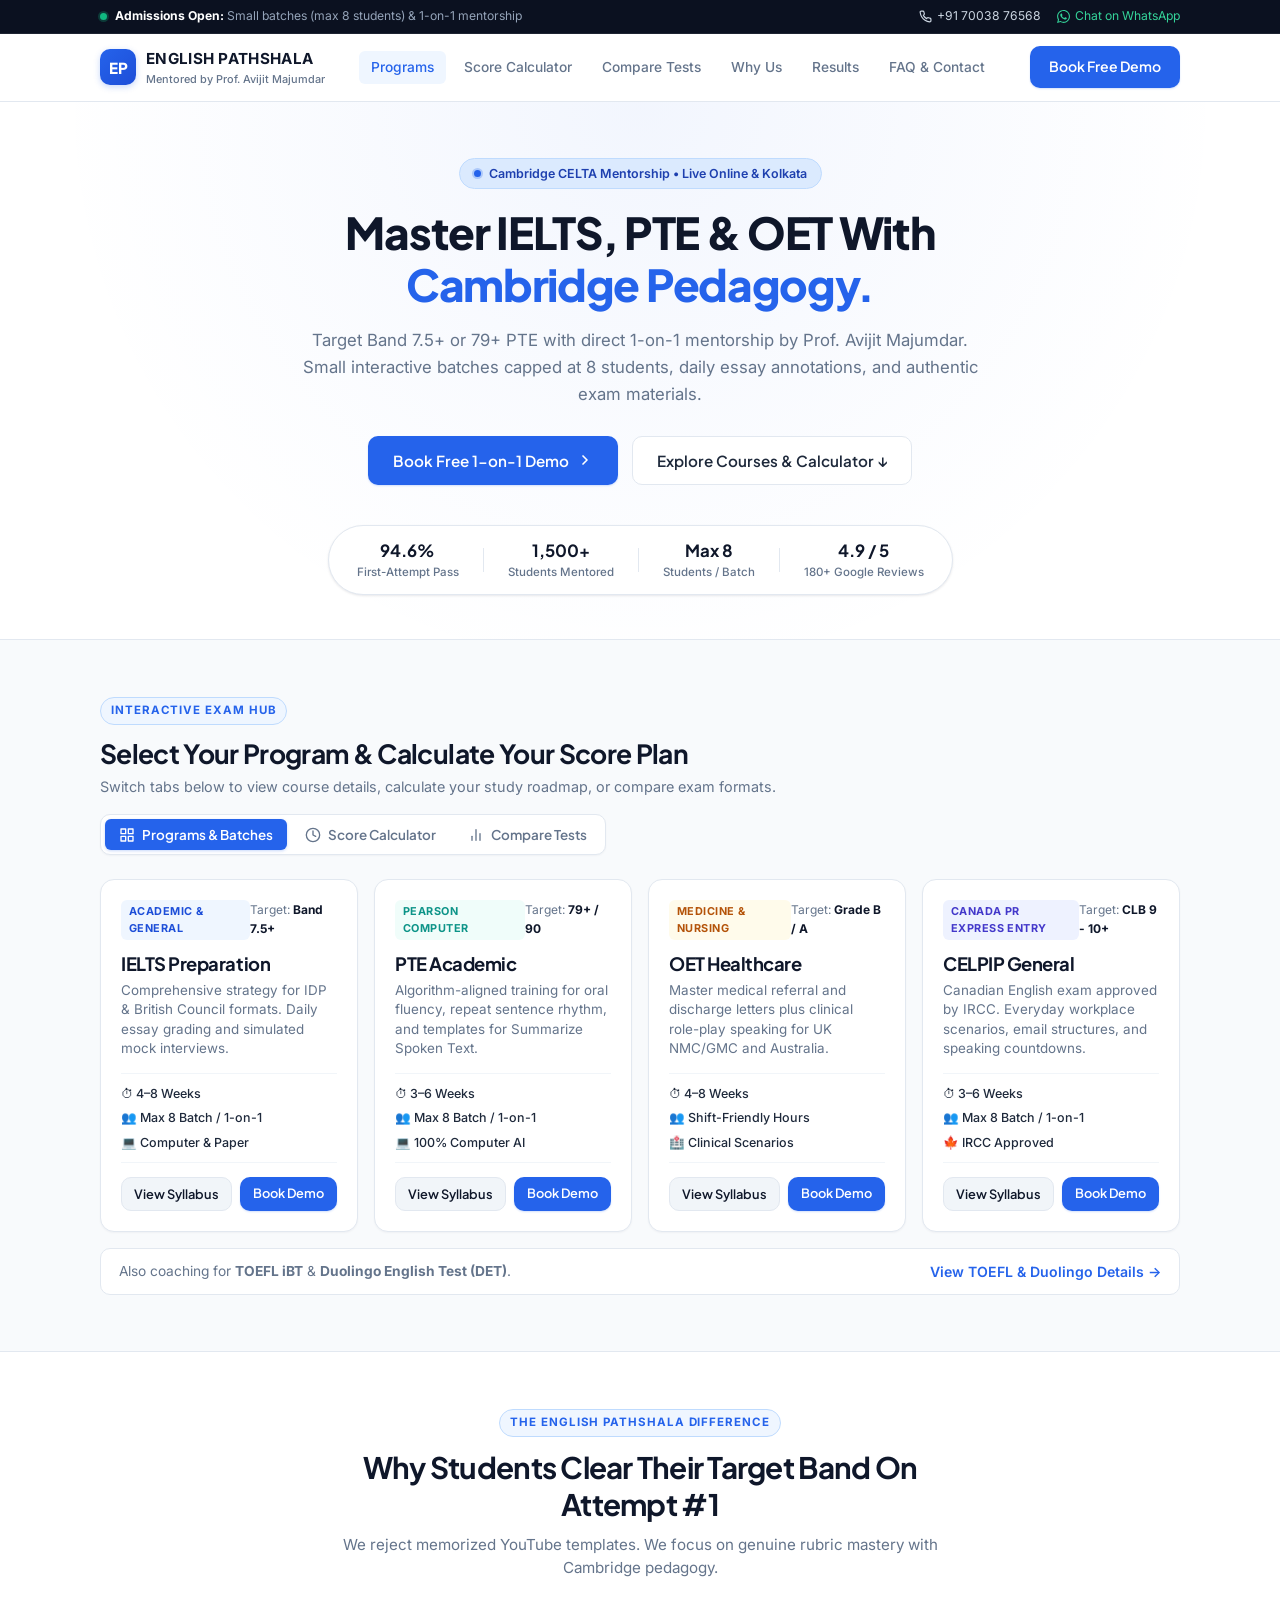
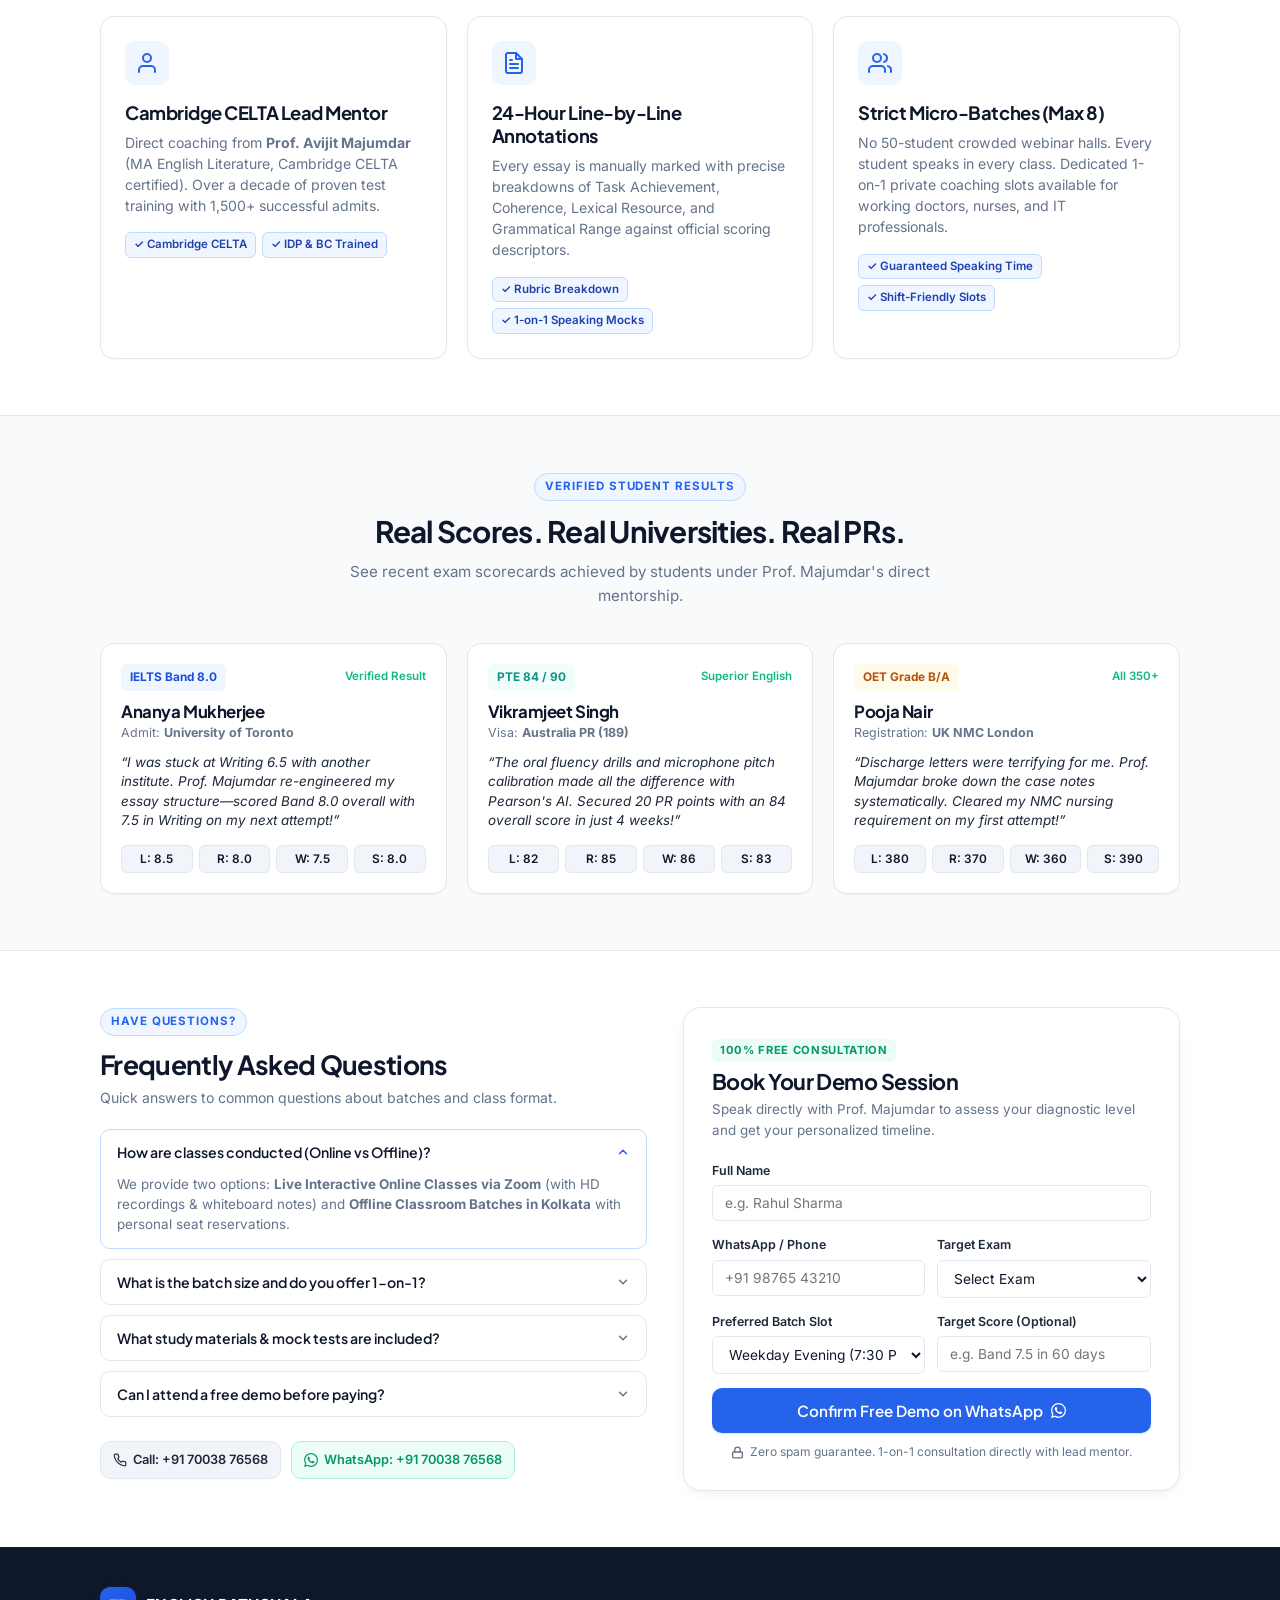
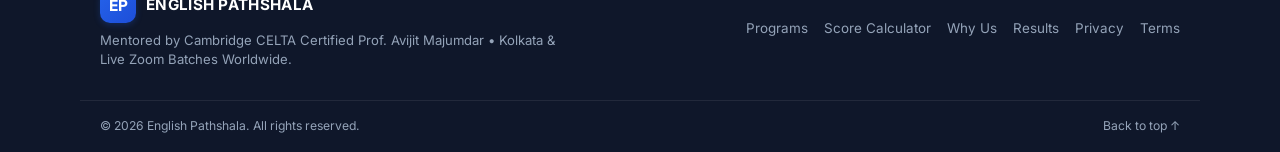
==== commit c7553de8: "feat: streamline layout to compact SaaS architecture, eliminate scroll bloat, and unify interactive " ====
--- a/index.html
+++ b/index.html
@@ -6,21 +6,18 @@
   <meta name="viewport" content="width=device-width, initial-scale=1.0" />
   <meta name="theme-color" content="#2563eb" />
 
-  <title>English Pathshala | IELTS, PTE, OET, CELPIP Coaching with Prof. Avijit Majumdar</title>
+  <title>English Pathshala | IELTS, PTE, OET & CELPIP Coaching with Prof. Avijit Majumdar</title>
   <meta name="description"
-    content="Score Band 7.5+ in IELTS or 79+ in PTE. Boutique, mentor-led coaching by Cambridge CELTA certified Prof. Avijit Majumdar. Small batches & 1-on-1 mentorship. Book your free demo." />
+    content="Score Band 7.5+ in IELTS or 79+ in PTE on your first attempt. Cambridge CELTA certified mentorship by Prof. Avijit Majumdar. Small batches (max 8) & 1-on-1 coaching." />
 
   <!-- Canonical & Social Meta -->
   <link rel="canonical" href="https://englishpathshala.com/" />
   <meta property="og:title" content="English Pathshala | Premier English &amp; Test Preparation" />
-  <meta property="og:description" content="Personalized coaching for IELTS, PTE, OET, CELPIP, and TOEFL by Cambridge CELTA certified mentor." />
+  <meta property="og:description" content="Personalized coaching for IELTS, PTE, OET, and CELPIP by Cambridge CELTA certified mentor." />
   <meta property="og:type" content="website" />
   <meta property="og:url" content="https://englishpathshala.com/" />
   <meta property="og:image" content="assets/og-image.jpg" />
   <meta name="twitter:card" content="summary_large_image" />
-  <meta name="twitter:title" content="English Pathshala | Test Preparation Institute" />
-  <meta name="twitter:description" content="Personalized coaching for IELTS, PTE, OET, CELPIP, and TOEFL." />
-  <meta name="twitter:image" content="assets/og-image.jpg" />
 
   <!-- Typography -->
   <link rel="preconnect" href="https://fonts.googleapis.com">
@@ -37,7 +34,7 @@
     <div class="container top-bar-flex">
       <div class="top-left">
         <span class="live-dot" aria-hidden="true"></span>
-        <span><strong>Admissions Open:</strong> Small batches (max 8 students) &amp; dedicated 1-on-1 slots</span>
+        <span><strong>Admissions Open:</strong> Small batches (max 8 students) &amp; 1-on-1 mentorship</span>
       </div>
       <div class="top-right">
         <a href="tel:+917003876568" class="top-link">
@@ -60,19 +57,17 @@
         <div class="brand-crest">EP</div>
         <div class="brand-name-group">
           <strong class="brand-title">ENGLISH PATHSHALA</strong>
-          <span class="brand-subtitle">Mentorship by Prof. Avijit Majumdar</span>
+          <span class="brand-subtitle">Mentored by Prof. Avijit Majumdar</span>
         </div>
       </a>
 
       <nav class="nav-menu" aria-label="Main navigation">
-        <a href="#home" class="nav-link active">Home</a>
-        <a href="#courses" class="nav-link">Courses</a>
-        <a href="#estimator" class="nav-link">Score Planner</a>
-        <a href="#compare" class="nav-link">Compare Tests</a>
-        <a href="#method" class="nav-link">The Method</a>
-        <a href="#mentor" class="nav-link">Mentor</a>
-        <a href="#results" class="nav-link">Student Results</a>
-        <a href="#faq" class="nav-link">FAQ</a>
+        <a href="#hub" class="nav-link active" data-hub-target="programs">Programs</a>
+        <a href="#hub" class="nav-link" data-hub-target="planner">Score Calculator</a>
+        <a href="#hub" class="nav-link" data-hub-target="compare">Compare Tests</a>
+        <a href="#why-us" class="nav-link">Why Us</a>
+        <a href="#results" class="nav-link">Results</a>
+        <a href="#contact" class="nav-link">FAQ &amp; Contact</a>
       </nav>
 
       <div class="nav-right">
@@ -93,14 +88,11 @@
     <!-- Mobile Dropdown Menu -->
     <div class="mobile-dropdown" id="mobileMenu" aria-hidden="true">
       <nav class="mobile-links" aria-label="Mobile navigation">
-        <a href="#home">Home</a>
-        <a href="#courses">Courses &amp; Syllabus</a>
-        <a href="#estimator">Target Score Planner</a>
-        <a href="#compare">Compare Tests</a>
-        <a href="#method">The Method</a>
-        <a href="#mentor">Meet Prof. Avijit Majumdar</a>
+        <a href="#hub" data-hub-target="programs">Programs &amp; Fees</a>
+        <a href="#hub" data-hub-target="planner">Score Calculator</a>
+        <a href="#hub" data-hub-target="compare">Compare Tests</a>
+        <a href="#why-us">Why English Pathshala</a>
         <a href="#results">Student Scorecards</a>
-        <a href="#faq">FAQ</a>
         <a href="#contact" class="btn btn-primary btn-block">Book Free Demo Class</a>
       </nav>
     </div>
@@ -108,806 +100,437 @@
 
   <main>
 
-    <!-- ================= HERO SECTION (HIGH CONVERTING SAAS SPLIT) ================= -->
-    <section class="hero-section" id="home">
-      <div class="container hero-grid">
-
-        <!-- Hero Left Column: Proposition & Proof -->
-        <div class="hero-content">
-
-          <div class="trust-badge">
-            <span class="badge-dot" aria-hidden="true"></span>
-            <span>Cambridge CELTA Mentorship • Live Online &amp; Kolkata</span>
-          </div>
-
-          <h1 class="hero-title">
-            Score Band 7.5+ in IELTS or 79+ in PTE on your <span class="highlight">first attempt.</span>
-          </h1>
-
-          <p class="hero-desc">
-            No memorized YouTube scripts or overcrowded batches. Direct coaching from Cambridge CELTA-certified Prof. Avijit Majumdar with daily essay annotations, realistic speaking mock interviews, and authentic test materials.
-          </p>
-
-          <!-- Core Benefits List -->
-          <ul class="hero-features-list">
-            <li>
-              <span class="check-icon">
-                <svg width="12" height="12" viewBox="0 0 24 24" fill="none" stroke="currentColor" stroke-width="3" stroke-linecap="round" stroke-linejoin="round" aria-hidden="true"><polyline points="20 6 9 17 4 12"></polyline></svg>
-              </span>
-              <span><strong>Small interactive batches (max 8)</strong> or dedicated 1-on-1 private coaching</span>
-            </li>
-            <li>
-              <span class="check-icon">
-                <svg width="12" height="12" viewBox="0 0 24 24" fill="none" stroke="currentColor" stroke-width="3" stroke-linecap="round" stroke-linejoin="round" aria-hidden="true"><polyline points="20 6 9 17 4 12"></polyline></svg>
-              </span>
-              <span><strong>24-Hour turnaround</strong> on essay annotations using official exam rubrics</span>
-            </li>
-            <li>
-              <span class="check-icon">
-                <svg width="12" height="12" viewBox="0 0 24 24" fill="none" stroke="currentColor" stroke-width="3" stroke-linecap="round" stroke-linejoin="round" aria-hidden="true"><polyline points="20 6 9 17 4 12"></polyline></svg>
-              </span>
-              <span><strong>Official mock software access</strong> for Cambridge IELTS, Pearson PTE &amp; OET</span>
-            </li>
-          </ul>
-
-          <!-- Trust Badges & Social Proof -->
-          <div class="hero-trust-row">
-            <div class="rating-widget">
-              <div class="stars" aria-label="5 star rating">★★★★★</div>
-              <div class="rating-meta">
-                <strong>4.9 / 5 Rating</strong>
-                <span>180+ Verified Student Reviews</span>
-              </div>
-            </div>
-            <div class="trust-separator"></div>
-            <div class="hero-stat-pill">
-              <strong>1,500+</strong>
-              <span>Students Mentored</span>
-            </div>
-            <div class="hero-stat-pill">
-              <strong>10+</strong>
-              <span>Years Teaching</span>
-            </div>
-          </div>
-
-        </div>
-
-        <!-- Hero Right Column: Interactive SaaS Demo Slot Booking Card -->
-        <div class="hero-form-card">
-          <div class="form-card-header">
-            <div class="form-tag">FREE STRATEGY DEMO</div>
-            <h3>Book Your 1-on-1 Consultation</h3>
-            <p>Speak directly with Prof. Majumdar to evaluate your diagnostic level &amp; get a personalized timeline.</p>
-          </div>
-
-          <form id="heroDemoForm" class="saas-form">
-            <div class="form-group">
-              <label for="heroName">Your Full Name</label>
-              <input type="text" id="heroName" name="name" placeholder="e.g. Rahul Sharma" required />
-            </div>
-
-            <div class="form-group">
-              <label for="heroPhone">WhatsApp / Phone Number</label>
-              <input type="tel" id="heroPhone" name="phone" placeholder="+91 98765 43210" required />
-            </div>
-
-            <div class="form-row">
-              <div class="form-group">
-                <label for="heroCourse">Target Exam</label>
-                <select id="heroCourse" name="course" required>
-                  <option value="">Select Exam</option>
-                  <option value="IELTS Academic">IELTS Academic</option>
-                  <option value="IELTS General">IELTS General (PR)</option>
-                  <option value="PTE Academic">PTE Academic</option>
-                  <option value="OET Healthcare">OET (Medicine / Nursing)</option>
-                  <option value="CELPIP General">CELPIP (Canada PR)</option>
-                  <option value="TOEFL iBT">TOEFL iBT</option>
-                  <option value="Duolingo English Test">Duolingo English Test</option>
-                  <option value="Spoken & Business English">General English</option>
-                </select>
-              </div>
-
-              <div class="form-group">
-                <label for="heroSlot">Preferred Slot</label>
-                <select id="heroSlot" name="slot" required>
-                  <option value="Weekday Evening (7:30 PM)">Weekday Evening (7:30 PM)</option>
-                  <option value="Weekend Intensive (10:00 AM)">Weekend Intensive (10:00 AM)</option>
-                  <option value="Early Morning (7:30 AM)">Early Morning (7:30 AM)</option>
-                  <option value="1-on-1 Flexible Timing">1-on-1 Flexible Timing</option>
-                </select>
-              </div>
-            </div>
-
-            <div class="form-group">
-              <label for="heroGoal">Target Band / Score (Optional)</label>
-              <input type="text" id="heroGoal" name="goal" placeholder="e.g. Need IELTS 7.5 for Canada PR in 60 days" />
-            </div>
-
-            <button type="submit" class="btn btn-primary btn-block btn-lg">
-              <span>Confirm Demo on WhatsApp</span>
-              <svg width="15" height="15" viewBox="0 0 24 24" fill="currentColor" aria-hidden="true"><path d="M.057 24l1.687-6.163c-1.041-1.804-1.588-3.849-1.587-5.946.003-6.556 5.338-11.891 11.893-11.891 3.181.001 6.167 1.24 8.413 3.488 2.245 2.248 3.481 5.236 3.48 8.414-.003 6.557-5.338 11.892-11.893 11.892-1.99-.001-3.951-.5-5.688-1.448l-6.305 1.654zm6.597-3.807c1.676.995 3.276 1.591 5.392 1.592 5.448 0 9.886-4.434 9.889-9.885.002-5.462-4.415-9.89-9.881-9.892-5.452 0-9.887 4.434-9.889 9.884-.001 2.225.651 3.891 1.746 5.634l-.999 3.648 3.742-.981zm11.387-5.464c-.074-.124-.272-.198-.57-.347-.297-.149-1.758-.868-2.031-.967-.272-.099-.47-.149-.669.149-.198.297-.768.967-.941 1.165-.173.198-.347.223-.644.074-.297-.149-1.255-.462-2.39-1.475-.883-.788-1.48-1.761-1.653-2.059-.173-.297-.018-.458.13-.606.134-.133.297-.347.446-.521.151-.172.2-.296.3-.495.099-.198.05-.372-.025-.521-.075-.148-.669-1.611-.916-2.206-.242-.579-.487-.501-.669-.51l-.57-.01c-.198 0-.52.074-.792.372s-1.04 1.016-1.04 2.479 1.065 2.876 1.213 3.074c.149.198 2.095 3.2 5.076 4.487.709.306 1.263.489 1.694.626.712.226 1.36.194 1.872.118.571-.085 1.758-.719 2.006-1.413.248-.695.248-1.29.173-1.414z"/></svg>
+    <!-- ================= HERO SECTION (CLEAN, AIRY & IMPACTFUL) ================= -->
+    <section class="hero-clean" id="home">
+      <div class="container hero-clean-inner">
+
+        <div class="trust-pill">
+          <span class="pulse-dot" aria-hidden="true"></span>
+          <span>Cambridge CELTA Mentorship • Live Online &amp; Kolkata</span>
+        </div>
+
+        <h1 class="hero-heading">
+          Master IELTS, PTE &amp; OET With <span class="highlight">Cambridge Pedagogy.</span>
+        </h1>
+
+        <p class="hero-subtext">
+          Target Band 7.5+ or 79+ PTE with direct 1-on-1 mentorship by Prof. Avijit Majumdar. Small interactive batches capped at 8 students, daily essay annotations, and authentic exam materials.
+        </p>
+
+        <div class="hero-cta-group">
+          <a href="#contact" class="btn btn-primary btn-lg">
+            <span>Book Free 1-on-1 Demo</span>
+            <svg width="16" height="16" viewBox="0 0 24 24" fill="none" stroke="currentColor" stroke-width="2.5" stroke-linecap="round" stroke-linejoin="round" aria-hidden="true"><polyline points="9 18 15 12 9 6"></polyline></svg>
+          </a>
+          <a href="#hub" class="btn btn-outline btn-lg" id="exploreBtn">
+            Explore Courses &amp; Calculator ↓
+          </a>
+        </div>
+
+        <!-- Sleek 4-Metric Proof Ribbon -->
+        <div class="proof-ribbon">
+          <div class="proof-item">
+            <strong>94.6%</strong>
+            <span>First-Attempt Pass</span>
+          </div>
+          <div class="proof-sep"></div>
+          <div class="proof-item">
+            <strong>1,500+</strong>
+            <span>Students Mentored</span>
+          </div>
+          <div class="proof-sep"></div>
+          <div class="proof-item">
+            <strong>Max 8</strong>
+            <span>Students / Batch</span>
+          </div>
+          <div class="proof-sep"></div>
+          <div class="proof-item">
+            <strong>4.9 / 5</strong>
+            <span>180+ Google Reviews</span>
+          </div>
+        </div>
+
+      </div>
+    </section>
+
+    <!-- ================= THE UNIFIED INTERACTIVE EXAM HUB =================
+         Combines Course Catalog, Score Calculator, and Compare Tests into 1 tabbed container.
+         Reduces page scroll height by over 60%! -->
+    <section class="section-pad bg-light" id="hub">
+      <div class="container">
+
+        <div class="hub-header">
+          <div class="hub-title-block">
+            <span class="badge">INTERACTIVE EXAM HUB</span>
+            <h2>Select Your Program &amp; Calculate Your Score Plan</h2>
+            <p>Switch tabs below to view course details, calculate your study roadmap, or compare exam formats.</p>
+          </div>
+
+          <!-- The Master Hub Navigation Tabs -->
+          <div class="hub-tabs" role="tablist" aria-label="Exam Hub Navigation">
+            <button class="hub-tab active" id="tabProgramsBtn" role="tab" aria-selected="true" aria-controls="viewPrograms">
+              <svg width="16" height="16" viewBox="0 0 24 24" fill="none" stroke="currentColor" stroke-width="2" stroke-linecap="round" stroke-linejoin="round" aria-hidden="true"><rect x="3" y="3" width="7" height="7"></rect><rect x="14" y="3" width="7" height="7"></rect><rect x="14" y="14" width="7" height="7"></rect><rect x="3" y="14" width="7" height="7"></rect></svg>
+              <span>Programs &amp; Batches</span>
             </button>
-
-            <div class="form-guarantee">
-              <svg width="13" height="13" viewBox="0 0 24 24" fill="none" stroke="currentColor" stroke-width="2.5" aria-hidden="true"><rect x="3" y="11" width="18" height="11" rx="2" ry="2"></rect><path d="M7 11V7a5 5 0 0 1 10 0v4"></path></svg>
-              <span>100% Free Demo Session. No obligation or spam.</span>
-            </div>
-          </form>
+            <button class="hub-tab" id="tabPlannerBtn" role="tab" aria-selected="false" aria-controls="viewPlanner">
+              <svg width="16" height="16" viewBox="0 0 24 24" fill="none" stroke="currentColor" stroke-width="2" stroke-linecap="round" stroke-linejoin="round" aria-hidden="true"><circle cx="12" cy="12" r="10"></circle><polyline points="12 6 12 12 16 14"></polyline></svg>
+              <span>Score Calculator</span>
+            </button>
+            <button class="hub-tab" id="tabCompareBtn" role="tab" aria-selected="false" aria-controls="viewCompare">
+              <svg width="16" height="16" viewBox="0 0 24 24" fill="none" stroke="currentColor" stroke-width="2" stroke-linecap="round" stroke-linejoin="round" aria-hidden="true"><line x1="18" y1="20" x2="18" y2="10"></line><line x1="12" y1="20" x2="12" y2="4"></line><line x1="6" y1="20" x2="6" y2="14"></line></svg>
+              <span>Compare Tests</span>
+            </button>
+          </div>
+        </div>
+
+        <!-- TAB VIEW 1: PROGRAMS (CLEAN 4-CARD GRID) -->
+        <div class="hub-view active" id="viewPrograms" role="tabpanel" aria-labelledby="tabProgramsBtn">
+          
+          <div class="courses-compact-grid">
+
+            <!-- 1. IELTS -->
+            <article class="course-mini-card">
+              <div class="mini-card-head">
+                <span class="exam-pill pill-blue">Academic &amp; General</span>
+                <span class="mini-score">Target: <strong>Band 7.5+</strong></span>
+              </div>
+              <h3>IELTS Preparation</h3>
+              <p>Comprehensive strategy for IDP &amp; British Council formats. Daily essay grading and simulated mock interviews.</p>
+              <div class="mini-specs">
+                <span>⏱ 4–8 Weeks</span>
+                <span>👥 Max 8 Batch / 1-on-1</span>
+                <span>💻 Computer &amp; Paper</span>
+              </div>
+              <div class="mini-card-actions">
+                <button class="btn btn-secondary btn-sm course-btn" type="button"
+                  data-course="IELTS"
+                  data-score="Band 7.5 - 8.5"
+                  data-duration="4 - 8 Weeks"
+                  data-acceptance="Universities &amp; Immigration across UK, Canada, Australia, USA, and New Zealand."
+                  data-features="Full 4-skill coverage (Listening, Reading, Writing, Speaking)|Daily 1-on-1 essay grading with annotated grammar &amp; band breakdown|One-on-one mock speaking interviews under real test conditions|Official Cambridge practice test banks (Books 1–19) included">
+                  View Syllabus
+                </button>
+                <a href="#contact" class="btn btn-primary btn-sm enroll-link" data-course-fill="IELTS Academic">Book Demo</a>
+              </div>
+            </article>
+
+            <!-- 2. PTE Academic -->
+            <article class="course-mini-card">
+              <div class="mini-card-head">
+                <span class="exam-pill pill-teal">Pearson Computer</span>
+                <span class="mini-score">Target: <strong>79+ / 90</strong></span>
+              </div>
+              <h3>PTE Academic</h3>
+              <p>Algorithm-aligned training for oral fluency, repeat sentence rhythm, and templates for Summarize Spoken Text.</p>
+              <div class="mini-specs">
+                <span>⏱ 3–6 Weeks</span>
+                <span>👥 Max 8 Batch / 1-on-1</span>
+                <span>💻 100% Computer AI</span>
+              </div>
+              <div class="mini-card-actions">
+                <button class="btn btn-secondary btn-sm course-btn" type="button"
+                  data-course="PTE Academic"
+                  data-score="79+ / 90 (Superior English)"
+                  data-duration="3 - 6 Weeks"
+                  data-acceptance="100% accepted for Australia PR (20 points), New Zealand PR, and UK study visas."
+                  data-features="Pearson AI algorithm scoring mechanics (Oral Fluency &amp; Pronunciation)|High-frequency repeat question sets from real recent exam administrations|Templates for Describe Image, Retell Lecture &amp; Write Essay|Microphone technique, headset pitch calibration, and mock software">
+                  View Syllabus
+                </button>
+                <a href="#contact" class="btn btn-primary btn-sm enroll-link" data-course-fill="PTE Academic">Book Demo</a>
+              </div>
+            </article>
+
+            <!-- 3. OET -->
+            <article class="course-mini-card">
+              <div class="mini-card-head">
+                <span class="exam-pill pill-amber">Medicine &amp; Nursing</span>
+                <span class="mini-score">Target: <strong>Grade B / A</strong></span>
+              </div>
+              <h3>OET Healthcare</h3>
+              <p>Master medical referral and discharge letters plus clinical role-play speaking for UK NMC/GMC and Australia.</p>
+              <div class="mini-specs">
+                <span>⏱ 4–8 Weeks</span>
+                <span>👥 Shift-Friendly Hours</span>
+                <span>🏥 Clinical Scenarios</span>
+              </div>
+              <div class="mini-card-actions">
+                <button class="btn btn-secondary btn-sm course-btn" type="button"
+                  data-course="OET"
+                  data-score="Grade B (350+) or Grade A"
+                  data-duration="4 - 8 Weeks"
+                  data-acceptance="Recognized by UK NMC, GMC, Irish Nursing Board, and Australian Medical Board."
+                  data-features="Step-by-step case notes selection for flawless referral and discharge letters|Doctor-patient &amp; Nurse-patient clinical consultation speaking drills|Medical listening extracts with real hospital accents and clinical jargon|Late evening &amp; weekend batches scheduled around hospital shift duties">
+                  View Syllabus
+                </button>
+                <a href="#contact" class="btn btn-primary btn-sm enroll-link" data-course-fill="OET Healthcare">Book Demo</a>
+              </div>
+            </article>
+
+            <!-- 4. CELPIP -->
+            <article class="course-mini-card">
+              <div class="mini-card-head">
+                <span class="exam-pill pill-indigo">Canada PR Express Entry</span>
+                <span class="mini-score">Target: <strong>CLB 9 - 10+</strong></span>
+              </div>
+              <h3>CELPIP General</h3>
+              <p>Canadian English exam approved by IRCC. Everyday workplace scenarios, email structures, and speaking countdowns.</p>
+              <div class="mini-specs">
+                <span>⏱ 3–6 Weeks</span>
+                <span>👥 Max 8 Batch / 1-on-1</span>
+                <span>🍁 IRCC Approved</span>
+              </div>
+              <div class="mini-card-actions">
+                <button class="btn btn-secondary btn-sm course-btn" type="button"
+                  data-course="CELPIP"
+                  data-score="CLB 9+ (Maximum CRS Points)"
+                  data-duration="3 - 6 Weeks"
+                  data-acceptance="Approved by Immigration, Refugees and Citizenship Canada (IRCC) for Express Entry."
+                  data-features="Step-by-step formal &amp; informal email structures for Task 1|8 speaking task drill sets practiced under strict onscreen countdown timers|Canadian idiom, pronunciation, and workplace vocabulary mastery|Full computer mock exams on identical test interface">
+                  View Syllabus
+                </button>
+                <a href="#contact" class="btn btn-primary btn-sm enroll-link" data-course-fill="CELPIP General">Book Demo</a>
+              </div>
+            </article>
+
+          </div>
+
+          <!-- Secondary Programs Expand Row -->
+          <div class="secondary-programs-bar">
+            <span>Also coaching for <strong>TOEFL iBT</strong> &amp; <strong>Duolingo English Test (DET)</strong>.</span>
+            <button type="button" class="course-btn link-inline"
+              data-course="TOEFL & Duolingo"
+              data-score="TOEFL 100+ / DET 125+"
+              data-duration="2 - 6 Weeks"
+              data-acceptance="Accepted worldwide for US, Canadian, and European universities."
+              data-features="Fast-track 2-week to 6-week intensive format|ETS shortened TOEFL test structure &amp; note-taking strategy|Duolingo adaptive algorithm and webcam interview drills">
+              View TOEFL &amp; Duolingo Details →
+            </button>
+          </div>
+
+        </div>
+
+        <!-- TAB VIEW 2: INTERACTIVE SCORE CALCULATOR -->
+        <div class="hub-view" id="viewPlanner" role="tabpanel" aria-labelledby="tabPlannerBtn">
+          <div class="planner-card">
+            
+            <div class="planner-inputs-row">
+              <!-- Exam Selector -->
+              <div class="planner-field">
+                <label>1. Target Exam:</label>
+                <div class="planner-exam-tabs" role="tablist">
+                  <button type="button" class="plan-exam-btn active" data-exam="ielts">IELTS</button>
+                  <button type="button" class="plan-exam-btn" data-exam="pte">PTE</button>
+                  <button type="button" class="plan-exam-btn" data-exam="oet">OET</button>
+                  <button type="button" class="plan-exam-btn" data-exam="celpip">CELPIP</button>
+                </div>
+              </div>
+
+              <!-- Score Selector -->
+              <div class="planner-field">
+                <label>2. Desired Score:</label>
+                <div class="planner-score-pills" id="plannerScores">
+                  <!-- Dynamically rendered -->
+                </div>
+              </div>
+            </div>
+
+            <!-- Output Snapshot -->
+            <div class="planner-result-strip">
+              <div class="result-metric">
+                <small>Recommended Timeline</small>
+                <strong id="outDuration">4 - 6 Weeks</strong>
+              </div>
+              <div class="result-metric">
+                <small>Mocks &amp; Feedback</small>
+                <strong id="outMocks">8 Full Mock Tests</strong>
+              </div>
+              <div class="result-metric">
+                <small>Recommended Batch</small>
+                <strong id="outBatch">Evening Batch (7:30 PM)</strong>
+              </div>
+              <div class="result-action">
+                <a href="#contact" class="btn btn-primary" id="plannerCTA">
+                  Book Demo For This Plan →
+                </a>
+              </div>
+            </div>
+
+          </div>
+        </div>
+
+        <!-- TAB VIEW 3: TEST COMPARISON TABLE -->
+        <div class="hub-view" id="viewCompare" role="tabpanel" aria-labelledby="tabCompareBtn">
+          <div class="comparison-clean-card">
+            <div class="table-responsive">
+              <table class="saas-table">
+                <thead>
+                  <tr>
+                    <th scope="col">Exam</th>
+                    <th scope="col">Best Suited For</th>
+                    <th scope="col">Evaluation Mode</th>
+                    <th scope="col">Results Turnaround</th>
+                    <th scope="col">Key Benefit</th>
+                  </tr>
+                </thead>
+                <tbody>
+                  <tr>
+                    <td><strong>IELTS</strong></td>
+                    <td>Study Abroad &amp; Immigration (UK, Canada, Australia)</td>
+                    <td>Human Examiner (Speaking) • Paper / Computer</td>
+                    <td>3–5 Days (Computer)</td>
+                    <td>Universal global acceptance</td>
+                  </tr>
+                  <tr>
+                    <td><strong>PTE Academic</strong></td>
+                    <td>Australia PR (20 points for 79+) &amp; UK Study</td>
+                    <td>100% Automated Computer AI Scoring</td>
+                    <td>24–48 Hours</td>
+                    <td>Predictable scoring &amp; quick results</td>
+                  </tr>
+                  <tr>
+                    <td><strong>OET</strong></td>
+                    <td>Doctors, Nurses &amp; Healthcare professionals</td>
+                    <td>Clinical consultations &amp; medical case notes</td>
+                    <td>10–12 Days</td>
+                    <td>Clinical context, no academic essays</td>
+                  </tr>
+                  <tr>
+                    <td><strong>CELPIP</strong></td>
+                    <td>Canada Permanent Residency (Express Entry)</td>
+                    <td>100% Computer-delivered in 1 sitting</td>
+                    <td>4–5 Days</td>
+                    <td>Everyday Canadian scenarios</td>
+                  </tr>
+                </tbody>
+              </table>
+            </div>
+            <div class="compare-footer-note">
+              <span>Unsure which exam matches your visa profile?</span>
+              <a href="#contact" class="link-inline">Schedule a quick profile assessment with Prof. Majumdar →</a>
+            </div>
+          </div>
         </div>
 
       </div>
     </section>
 
-    <!-- ================= INTERACTIVE TARGET SCORE PLANNER WIDGET ================= -->
-    <section class="section-pad estimator-section" id="estimator">
+    <!-- ================= WHY ENGLISH PATHSHALA (3-PILLAR PROOF) =================
+         Consolidates Mentor + Pedagogy into 3 clean, high-impact cards. No sprawling text! -->
+    <section class="section-pad" id="why-us">
       <div class="container">
-        <div class="planner-box">
-          <div class="planner-header">
-            <span class="badge">INTERACTIVE SCORE PLANNER</span>
-            <h2>Calculate Your Target Preparation Plan</h2>
-            <p>Select your target exam and desired score to get an estimated timeline and preparation blueprint.</p>
-          </div>
-
-          <div class="planner-controls">
-            <!-- Exam Selector Buttons -->
-            <div class="planner-selector-group">
-              <span class="control-label">1. Choose Exam:</span>
-              <div class="planner-exam-tabs" role="tablist">
-                <button type="button" class="plan-exam-btn active" data-exam="ielts">IELTS</button>
-                <button type="button" class="plan-exam-btn" data-exam="pte">PTE Academic</button>
-                <button type="button" class="plan-exam-btn" data-exam="oet">OET Healthcare</button>
-                <button type="button" class="plan-exam-btn" data-exam="celpip">CELPIP</button>
-              </div>
-            </div>
-
-            <!-- Target Score Pills -->
-            <div class="planner-selector-group">
-              <span class="control-label">2. Select Target Score:</span>
-              <div class="planner-score-pills" id="plannerScores">
-                <button type="button" class="plan-score-btn" data-score="Band 6.5">Band 6.5</button>
-                <button type="button" class="plan-score-btn" data-score="Band 7.0">Band 7.0</button>
-                <button type="button" class="plan-score-btn active" data-score="Band 7.5">Band 7.5</button>
-                <button type="button" class="plan-score-btn" data-score="Band 8.0+">Band 8.0+</button>
-              </div>
-            </div>
-          </div>
-
-          <!-- Dynamic Results Card -->
-          <div class="planner-output-card" id="plannerOutput">
-            <div class="output-stat">
-              <span class="out-label">Recommended Timeline</span>
-              <strong class="out-val" id="outDuration">4 - 6 Weeks</strong>
-              <small class="out-sub">Intensive Mentorship</small>
-            </div>
-            <div class="output-divider"></div>
-            <div class="output-stat">
-              <span class="out-label">Mock Tests &amp; Feedback</span>
-              <strong class="out-val" id="outMocks">8 Full Mock Tests</strong>
-              <small class="out-sub">Daily Essay Annotations</small>
-            </div>
-            <div class="output-divider"></div>
-            <div class="output-stat">
-              <span class="out-label">Recommended Batch</span>
-              <strong class="out-val" id="outBatch">Evening Batch (7:30 PM)</strong>
-              <small class="out-sub">Strictly Max 8 Students</small>
-            </div>
-            <div class="output-cta-wrap">
-              <a href="#contact" class="btn btn-primary btn-block" id="plannerCTA">
-                Reserve Free Demo for this Plan
-              </a>
-            </div>
-          </div>
-
-        </div>
+
+        <div class="section-title-wrap">
+          <span class="badge">THE ENGLISH PATHSHALA DIFFERENCE</span>
+          <h2>Why Students Clear Their Target Band On Attempt #1</h2>
+          <p>We reject memorized YouTube templates. We focus on genuine rubric mastery with Cambridge pedagogy.</p>
+        </div>
+
+        <div class="why-grid">
+
+          <!-- Pillar 1: Mentor -->
+          <div class="why-card">
+            <div class="why-icon-wrap">
+              <svg width="24" height="24" viewBox="0 0 24 24" fill="none" stroke="currentColor" stroke-width="2" stroke-linecap="round" stroke-linejoin="round" aria-hidden="true"><path d="M20 21v-2a4 4 0 0 0-4-4H8a4 4 0 0 0-4 4v2"></path><circle cx="12" cy="7" r="4"></circle></svg>
+            </div>
+            <h3>Cambridge CELTA Lead Mentor</h3>
+            <p>Direct coaching from <strong>Prof. Avijit Majumdar</strong> (MA English Literature, Cambridge CELTA certified). Over a decade of proven test training with 1,500+ successful admits.</p>
+            <div class="why-badge-list">
+              <span class="cred-pill">✓ Cambridge CELTA</span>
+              <span class="cred-pill">✓ IDP &amp; BC Trained</span>
+            </div>
+          </div>
+
+          <!-- Pillar 2: Essay & Speaking Feedback -->
+          <div class="why-card">
+            <div class="why-icon-wrap">
+              <svg width="24" height="24" viewBox="0 0 24 24" fill="none" stroke="currentColor" stroke-width="2" stroke-linecap="round" stroke-linejoin="round" aria-hidden="true"><path d="M14 2H6a2 2 0 0 0-2 2v16a2 2 0 0 0 2 2h12a2 2 0 0 0 2-2V8z"></path><polyline points="14 2 14 8 20 8"></polyline><line x1="16" y1="13" x2="8" y2="13"></line><line x1="16" y1="17" x2="8" y2="17"></line><polyline points="10 9 9 9 8 9"></polyline></svg>
+            </div>
+            <h3>24-Hour Line-by-Line Annotations</h3>
+            <p>Every essay is manually marked with precise breakdowns of Task Achievement, Coherence, Lexical Resource, and Grammatical Range against official scoring descriptors.</p>
+            <div class="why-badge-list">
+              <span class="cred-pill">✓ Rubric Breakdown</span>
+              <span class="cred-pill">✓ 1-on-1 Speaking Mocks</span>
+            </div>
+          </div>
+
+          <!-- Pillar 3: Small Batches -->
+          <div class="why-card">
+            <div class="why-icon-wrap">
+              <svg width="24" height="24" viewBox="0 0 24 24" fill="none" stroke="currentColor" stroke-width="2" stroke-linecap="round" stroke-linejoin="round" aria-hidden="true"><path d="M17 21v-2a4 4 0 0 0-4-4H5a4 4 0 0 0-4 4v2"></path><circle cx="9" cy="7" r="4"></circle><path d="M23 21v-2a4 4 0 0 0-3-3.87"></path><path d="M16 3.13a4 4 0 0 1 0 7.75"></path></svg>
+            </div>
+            <h3>Strict Micro-Batches (Max 8)</h3>
+            <p>No 50-student crowded webinar halls. Every student speaks in every class. Dedicated 1-on-1 private coaching slots available for working doctors, nurses, and IT professionals.</p>
+            <div class="why-badge-list">
+              <span class="cred-pill">✓ Guaranteed Speaking Time</span>
+              <span class="cred-pill">✓ Shift-Friendly Slots</span>
+            </div>
+          </div>
+
+        </div>
+
       </div>
     </section>
 
-    <!-- ================= COURSES SECTION WITH INTERACTIVE SAAS TABS ================= -->
-    <section class="section-pad bg-light" id="courses">
-      <div class="container">
-
-        <div class="section-title-wrap">
-          <span class="badge">TEST PREPARATION</span>
-          <h2>Specialized Exam Programs</h2>
-          <p>Each exam evaluates different algorithms and human rubrics. Choose your program for tailored strategy.</p>
-        </div>
-
-        <!-- SaaS Interactive Filter Pills -->
-        <div class="filter-tabs-wrap">
-          <div class="filter-tabs" role="tablist" aria-label="Course Category Filter">
-            <button class="filter-tab active" data-filter="all" type="button" role="tab" aria-selected="true">All Exams (6)</button>
-            <button class="filter-tab" data-filter="study-abroad" type="button" role="tab" aria-selected="false">Study Abroad</button>
-            <button class="filter-tab" data-filter="immigration" type="button" role="tab" aria-selected="false">PR &amp; Immigration</button>
-            <button class="filter-tab" data-filter="healthcare" type="button" role="tab" aria-selected="false">Healthcare / OET</button>
-          </div>
-        </div>
-
-        <div class="courses-grid" id="coursesGrid">
-
-          <!-- 1. IELTS -->
-          <article class="course-card" data-category="study-abroad immigration">
-            <div class="card-status-strip">
-              <span class="status-dot-green"></span>
-              <span>Next Batch: Monday • 3 Seats Left</span>
-            </div>
-            <div class="card-badge-row">
-              <div class="exam-identity">
-                <div class="exam-icon-emblem tag-blue-emblem">
-                  <svg width="22" height="22" viewBox="0 0 24 24" fill="none" stroke="currentColor" stroke-width="2" stroke-linecap="round" stroke-linejoin="round" aria-hidden="true"><path d="M12 22s8-4 8-10V5l-8-3-8 3v7c0 6 8 10 8 10z"></path></svg>
-                </div>
-                <span class="exam-tag tag-blue">Academic &amp; General</span>
-              </div>
-              <span class="score-target">Target: <strong>Band 7.5 - 8.5</strong></span>
-            </div>
-            <h3>IELTS Preparation</h3>
-            <p>Comprehensive strategy for IDP &amp; British Council test formats. Daily 1-on-1 essay grading and simulated mock interviews.</p>
-            
-            <div class="course-specs">
-              <div class="spec-item">
-                <span class="spec-label">Format</span>
-                <strong>Computer &amp; Paper</strong>
-              </div>
-              <div class="spec-item">
-                <span class="spec-label">Duration</span>
-                <strong>4–8 Weeks</strong>
-              </div>
-              <div class="spec-item">
-                <span class="spec-label">Batch Size</span>
-                <strong>Max 8 Students</strong>
-              </div>
-            </div>
-
-            <button class="btn btn-secondary btn-block course-btn" type="button" 
-              data-course="IELTS" 
-              data-score="Band 7.5 - 8.5" 
-              data-duration="4 - 8 Weeks" 
-              data-acceptance="Universities &amp; Immigration across UK, Canada, Australia, USA, and New Zealand."
-              data-features="Full 4-skill coverage (Listening, Reading, Writing, Speaking)|Daily 1-on-1 essay grading with annotated grammar &amp; band breakdown|One-on-one mock speaking interviews under real test conditions|Official Cambridge practice test banks (Books 1–19) included">
-              View Details &amp; Enquire
-            </button>
-          </article>
-
-          <!-- 2. PTE Academic -->
-          <article class="course-card" data-category="study-abroad immigration">
-            <div class="card-status-strip">
-              <span class="status-dot-green"></span>
-              <span>Next Batch: Tuesday • 4 Seats Left</span>
-            </div>
-            <div class="card-badge-row">
-              <div class="exam-identity">
-                <div class="exam-icon-emblem tag-teal-emblem">
-                  <svg width="22" height="22" viewBox="0 0 24 24" fill="none" stroke="currentColor" stroke-width="2" stroke-linecap="round" stroke-linejoin="round" aria-hidden="true"><rect x="2" y="3" width="20" height="14" rx="2" ry="2"></rect><line x1="8" y1="21" x2="16" y2="21"></line><line x1="12" y1="17" x2="12" y2="21"></line></svg>
-                </div>
-                <span class="exam-tag tag-teal">Pearson Computer Test</span>
-              </div>
-              <span class="score-target">Target: <strong>79+ / 90 (Superior)</strong></span>
-            </div>
-            <h3>PTE Academic</h3>
-            <p>Algorithm-aligned training for oral fluency, repeat sentence rhythm, and proven templates for Summarize Spoken Text &amp; Write Essay.</p>
-            
-            <div class="course-specs">
-              <div class="spec-item">
-                <span class="spec-label">Format</span>
-                <strong>100% Computer</strong>
-              </div>
-              <div class="spec-item">
-                <span class="spec-label">Duration</span>
-                <strong>3–6 Weeks</strong>
-              </div>
-              <div class="spec-item">
-                <span class="spec-label">Batch Size</span>
-                <strong>Max 8 Students</strong>
-              </div>
-            </div>
-
-            <button class="btn btn-secondary btn-block course-btn" type="button" 
-              data-course="PTE Academic" 
-              data-score="79+ / 90 (Superior English)" 
-              data-duration="3 - 6 Weeks" 
-              data-acceptance="100% accepted for Australia PR (20 points), New Zealand PR, and UK study visas."
-              data-features="Pearson AI algorithm scoring mechanics (Oral Fluency &amp; Pronunciation)|High-frequency repeat question sets from real recent exam administrations|Templates for Describe Image, Retell Lecture &amp; Write Essay|Microphone technique, headset pitch calibration, and mock software">
-              View Details &amp; Enquire
-            </button>
-          </article>
-
-          <!-- 3. OET -->
-          <article class="course-card" data-category="healthcare">
-            <div class="card-status-strip">
-              <span class="status-dot-green"></span>
-              <span>Weekend Intensive • Admissions Open</span>
-            </div>
-            <div class="card-badge-row">
-              <div class="exam-identity">
-                <div class="exam-icon-emblem tag-amber-emblem">
-                  <svg width="22" height="22" viewBox="0 0 24 24" fill="none" stroke="currentColor" stroke-width="2" stroke-linecap="round" stroke-linejoin="round" aria-hidden="true"><path d="M22 12h-4l-3 9L9 3l-3 9H2"></path></svg>
-                </div>
-                <span class="exam-tag tag-amber">Healthcare Specific</span>
-              </div>
-              <span class="score-target">Target: <strong>Grade B / A (350+)</strong></span>
-            </div>
-            <h3>OET (Medicine &amp; Nursing)</h3>
-            <p>Master medical referral and discharge letters plus clinical role-play speaking for UK NMC, GMC, and Australian healthcare registration.</p>
-            
-            <div class="course-specs">
-              <div class="spec-item">
-                <span class="spec-label">Format</span>
-                <strong>Medical Scenarios</strong>
-              </div>
-              <div class="spec-item">
-                <span class="spec-label">Duration</span>
-                <strong>4–8 Weeks</strong>
-              </div>
-              <div class="spec-item">
-                <span class="spec-label">Batch Size</span>
-                <strong>Flexible Timings</strong>
-              </div>
-            </div>
-
-            <button class="btn btn-secondary btn-block course-btn" type="button" 
-              data-course="OET" 
-              data-score="Grade B (350+) or Grade A" 
-              data-duration="4 - 8 Weeks" 
-              data-acceptance="Recognized by UK NMC, GMC, Irish Nursing Board, and Australian Medical Board."
-              data-features="Step-by-step case notes selection for flawless referral and discharge letters|Doctor-patient &amp; Nurse-patient clinical consultation speaking drills|Medical listening extracts with real hospital accents and clinical jargon|Late evening &amp; weekend batches scheduled around hospital shift duties">
-              View Details &amp; Enquire
-            </button>
-          </article>
-
-          <!-- 4. CELPIP -->
-          <article class="course-card" data-category="immigration">
-            <div class="card-status-strip">
-              <span class="status-dot-green"></span>
-              <span>Next Batch: Wednesday • 2 Seats Left</span>
-            </div>
-            <div class="card-badge-row">
-              <div class="exam-identity">
-                <div class="exam-icon-emblem tag-indigo-emblem">
-                  <svg width="22" height="22" viewBox="0 0 24 24" fill="none" stroke="currentColor" stroke-width="2" stroke-linecap="round" stroke-linejoin="round" aria-hidden="true"><circle cx="12" cy="12" r="10"></circle><polygon points="16.24 7.76 14.12 14.12 7.76 16.24 9.88 9.88 16.24 7.76"></polygon></svg>
-                </div>
-                <span class="exam-tag tag-indigo">Canada PR Focused</span>
-              </div>
-              <span class="score-target">Target: <strong>CLB 9 - 10+</strong></span>
-            </div>
-            <h3>CELPIP General</h3>
-            <p>100% Canadian English exam approved by IRCC for Express Entry PR. Daily Canadian workplace scenarios, email structures, and speaking countdowns.</p>
-            
-            <div class="course-specs">
-              <div class="spec-item">
-                <span class="spec-label">Format</span>
-                <strong>Computer Delivered</strong>
-              </div>
-              <div class="spec-item">
-                <span class="spec-label">Duration</span>
-                <strong>3–6 Weeks</strong>
-              </div>
-              <div class="spec-item">
-                <span class="spec-label">Batch Size</span>
-                <strong>Max 8 Students</strong>
-              </div>
-            </div>
-
-            <button class="btn btn-secondary btn-block course-btn" type="button" 
-              data-course="CELPIP" 
-              data-score="CLB 9+ (Maximum CRS Points)" 
-              data-duration="3 - 6 Weeks" 
-              data-acceptance="Approved by Immigration, Refugees and Citizenship Canada (IRCC) for Express Entry."
-              data-features="Step-by-step formal &amp; informal email structures for Task 1|8 speaking task drill sets practiced under strict onscreen countdown timers|Canadian idiom, pronunciation, and workplace vocabulary mastery|Full computer mock exams on identical test interface">
-              View Details &amp; Enquire
-            </button>
-          </article>
-
-          <!-- 5. TOEFL iBT -->
-          <article class="course-card" data-category="study-abroad">
-            <div class="card-status-strip">
-              <span class="status-dot-green"></span>
-              <span>1-on-1 &amp; Small Batch Slots</span>
-            </div>
-            <div class="card-badge-row">
-              <div class="exam-identity">
-                <div class="exam-icon-emblem tag-purple-emblem">
-                  <svg width="22" height="22" viewBox="0 0 24 24" fill="none" stroke="currentColor" stroke-width="2" stroke-linecap="round" stroke-linejoin="round" aria-hidden="true"><path d="M22 10v6M2 10l10-5 10 5-10 5z"></path><path d="M6 12v5c3 3 9 3 12 0v-5"></path></svg>
-                </div>
-                <span class="exam-tag tag-purple">University Academic</span>
-              </div>
-              <span class="score-target">Target: <strong>100+ / 120</strong></span>
-            </div>
-            <h3>TOEFL iBT</h3>
-            <p>Academic English for top-tier universities in the US, Canada, and Germany. Master the shortened test format and integrated speaking tasks.</p>
-            
-            <div class="course-specs">
-              <div class="spec-item">
-                <span class="spec-label">Format</span>
-                <strong>ETS Computer Test</strong>
-              </div>
-              <div class="spec-item">
-                <span class="spec-label">Duration</span>
-                <strong>4–8 Weeks</strong>
-              </div>
-              <div class="spec-item">
-                <span class="spec-label">Batch Size</span>
-                <strong>Small Batch / 1-on-1</strong>
-              </div>
-            </div>
-
-            <button class="btn btn-secondary btn-block course-btn" type="button" 
-              data-course="TOEFL iBT" 
-              data-score="100+ / 120" 
-              data-duration="4 - 8 Weeks" 
-              data-acceptance="Accepted by 11,500+ universities worldwide including Ivy League, US, Canada, and Europe."
-              data-features="Shortened 2-hour TOEFL format mastery (Academic Discussion task)|Lecture note-taking techniques under rapid audio playback|Integrated speaking templates combining reading passages and lecture audio|Official ETS authentic test papers and scoring analysis">
-              View Details &amp; Enquire
-            </button>
-          </article>
-
-          <!-- 6. Duolingo English Test -->
-          <article class="course-card" data-category="study-abroad">
-            <div class="card-status-strip">
-              <span class="status-dot-green"></span>
-              <span>Fast-Track • 2-Week Intensive</span>
-            </div>
-            <div class="card-badge-row">
-              <div class="exam-identity">
-                <div class="exam-icon-emblem tag-green-emblem">
-                  <svg width="22" height="22" viewBox="0 0 24 24" fill="none" stroke="currentColor" stroke-width="2" stroke-linecap="round" stroke-linejoin="round" aria-hidden="true"><polygon points="13 2 3 14 12 14 11 22 21 10 12 10 13 2"></polygon></svg>
-                </div>
-                <span class="exam-tag tag-green">Fast Online Test</span>
-              </div>
-              <span class="score-target">Target: <strong>125 - 140+ / 160</strong></span>
-            </div>
-            <h3>Duolingo English Test</h3>
-            <p>Budget-friendly online test taken from home. Master adaptive computer algorithms, C-test fill-in-the-blanks, and webcam interview readiness.</p>
-            
-            <div class="course-specs">
-              <div class="spec-item">
-                <span class="spec-label">Format</span>
-                <strong>At-Home Adaptive</strong>
-              </div>
-              <div class="spec-item">
-                <span class="spec-label">Duration</span>
-                <strong>2–4 Weeks</strong>
-              </div>
-              <div class="spec-item">
-                <span class="spec-label">Batch Size</span>
-                <strong>Intensive Fast-Track</strong>
-              </div>
-            </div>
-
-            <button class="btn btn-secondary btn-block course-btn" type="button" 
-              data-course="Duolingo English Test" 
-              data-score="125 - 140+ / 160" 
-              data-duration="2 - 4 Weeks" 
-              data-acceptance="Accepted by over 4,500 colleges &amp; universities in USA, Canada, and Ireland."
-              data-features="Read and complete C-test fill-in-the-blank vocabulary strategies|5-minute writing and interactive reading speed drills|Spoken responses with webcam eye-contact and posture readiness|Complete mock assessments on computer adaptive format">
-              View Details &amp; Enquire
-            </button>
-          </article>
-
-        </div>
-
-      </div>
-    </section>
-
-    <!-- ================= INTERACTIVE SAAS EXAM COMPARISON MATRIX ================= -->
-    <section class="section-pad" id="compare">
-      <div class="container">
-
-        <div class="section-title-wrap">
-          <span class="badge">DECISION MATRIX</span>
-          <h2>Which Exam Is Right For You?</h2>
-          <p>Unsure whether to take IELTS, PTE, CELPIP, or OET? Compare critical test criteria at a glance.</p>
-        </div>
-
-        <div class="comparison-card">
-          <div class="table-responsive">
-            <table class="saas-table">
-              <thead>
-                <tr>
-                  <th scope="col">Exam</th>
-                  <th scope="col">Best Suited For</th>
-                  <th scope="col">Format &amp; Evaluation</th>
-                  <th scope="col">Result Speed</th>
-                  <th scope="col">Key Advantage</th>
-                </tr>
-              </thead>
-              <tbody>
-                <tr>
-                  <td>
-                    <strong>IELTS</strong>
-                    <span class="sub-label">Academic / General</span>
-                  </td>
-                  <td>Study Abroad &amp; Global Immigration (UK, Canada, Australia)</td>
-                  <td>Human Speaking Examiner • Paper or Computer</td>
-                  <td>3–5 Days (Computer)</td>
-                  <td>Universal global acceptance across 140+ countries</td>
-                </tr>
-                <tr>
-                  <td>
-                    <strong>PTE Academic</strong>
-                    <span class="sub-label">Pearson Test</span>
-                  </td>
-                  <td>Australia PR (20 points for 79+) &amp; UK / NZ Student Visas</td>
-                  <td>100% Automated Computer AI Scoring</td>
-                  <td>24–48 Hours</td>
-                  <td>Faster turnaround &amp; predictable scoring algorithms</td>
-                </tr>
-                <tr>
-                  <td>
-                    <strong>OET</strong>
-                    <span class="sub-label">Medicine &amp; Nursing</span>
-                  </td>
-                  <td>Doctors, Nurses &amp; Healthcare professionals (UK NMC/GMC, Australia)</td>
-                  <td>Healthcare clinical role-plays &amp; medical case notes</td>
-                  <td>10–12 Days</td>
-                  <td>Direct clinical context rather than academic essays</td>
-                </tr>
-                <tr>
-                  <td>
-                    <strong>CELPIP</strong>
-                    <span class="sub-label">Canada Express Entry</span>
-                  </td>
-                  <td>Canada Permanent Residency (Express Entry &amp; Provincial Nominee)</td>
-                  <td>100% Computer-delivered (Single Sitting)</td>
-                  <td>4–5 Days</td>
-                  <td>Everyday Canadian scenarios, no obscure academic topics</td>
-                </tr>
-              </tbody>
-            </table>
-          </div>
-          <div class="table-footer-callout">
-            <span>Need personalized guidance on which exam matches your visa profile?</span>
-            <a href="#contact" class="btn btn-primary">Ask Prof. Majumdar Directly</a>
-          </div>
-        </div>
-
-      </div>
-    </section>
-
-    <!-- ================= THE METHOD (SAAS BENTO GRID) ================= -->
-    <section class="section-pad bg-light" id="method">
-      <div class="container">
-
-        <div class="section-title-wrap">
-          <span class="badge">THE ENGLISH PATHSHALA METHOD</span>
-          <h2>How We Deliver Band 7.5+ Results</h2>
-          <p>A structured, scientific approach to language mastery built on Cambridge pedagogical standards.</p>
-        </div>
-
-        <div class="bento-grid">
-
-          <div class="bento-card bento-wide">
-            <div class="bento-number">01</div>
-            <div class="bento-body">
-              <h3>Day-1 Diagnostic Band Gap Analysis</h3>
-              <p>Before you practice a single test paper, Prof. Majumdar evaluates your active grammar range, vocabulary precision, and speaking fluency against official descriptors. You receive a concrete roadmap identifying the exact 2 or 3 micro-skills holding you back.</p>
-              <div class="bento-tag-row">
-                <span class="bento-chip">Lexical Resource Audit</span>
-                <span class="bento-chip">Grammar Range Scoring</span>
-                <span class="bento-chip">Fluency &amp; Rhythm Check</span>
-              </div>
-            </div>
-          </div>
-
-          <div class="bento-card">
-            <div class="bento-number">02</div>
-            <div class="bento-body">
-              <h3>24-Hour Line-by-Line Essay Annotations</h3>
-              <p>Submit your essays regularly and receive granular annotations breaking down Task Achievement, Coherence, Lexical choices, and sentence variety.</p>
-              <div class="bento-tag-row">
-                <span class="bento-chip">Official IDP/BC Rubrics</span>
-                <span class="bento-chip">Grammar Breakdown</span>
-              </div>
-            </div>
-          </div>
-
-          <div class="bento-card">
-            <div class="bento-number">03</div>
-            <div class="bento-body">
-              <h3>Recorded 1-on-1 Speaking Mock Drills</h3>
-              <p>Live interviews over Zoom or in-person with real exam countdowns. We eliminate hesitation, filler words ("uh", "um"), and pitch instability.</p>
-              <div class="bento-tag-row">
-                <span class="bento-chip">Video Playback Review</span>
-                <span class="bento-chip">Pronunciation Calibration</span>
-              </div>
-            </div>
-          </div>
-
-          <div class="bento-card bento-wide">
-            <div class="bento-number">04</div>
-            <div class="bento-body">
-              <h3>Authentic Exam Software &amp; Timed Simulations</h3>
-              <p>Practice with genuine past examination papers from Cambridge IELTS 1–19, Pearson official question banks, and official OET case archives. Experience the exact exam interface, audio accents, and pressure before your test day.</p>
-              <div class="bento-tag-row">
-                <span class="bento-chip">Official Cambridge Banks</span>
-                <span class="bento-chip">Pearson AI Simulators</span>
-                <span class="bento-chip">Full-Length Timed Mocks</span>
-              </div>
-            </div>
-          </div>
-
-        </div>
-
-      </div>
-    </section>
-
-    <!-- ================= MEET YOUR MENTOR ================= -->
-    <section class="section-pad" id="mentor">
-      <div class="container">
-
-        <div class="mentor-row">
-
-          <div class="mentor-photo-wrap">
-            <div class="mentor-frame">
-              <img src="assets/mentor.jpg" alt="Prof. Avijit Majumdar - English Pathshala Lead Mentor" class="mentor-photo" onerror="this.style.display='none'; document.getElementById('mentorInitials').style.display='flex';" />
-              <div class="mentor-fallback" id="mentorInitials" style="display: none;">AM</div>
-              <div class="mentor-floating-tag">
-                <svg width="14" height="14" viewBox="0 0 24 24" fill="currentColor" aria-hidden="true"><path d="M12 2l3.09 6.26L22 9.27l-5 4.87 1.18 6.88L12 17.77l-6.18 3.25L7 14.14 2 9.27l6.91-1.01L12 2z"></path></svg>
-                <span>Cambridge CELTA Verified</span>
-              </div>
-            </div>
-            <div class="mentor-exp-tag">
-              <span>10+ Years Dedicated Pedagogy</span>
-            </div>
-          </div>
-
-          <div class="mentor-text-wrap">
-            <span class="badge">YOUR LEAD MENTOR</span>
-            <h2>Prof. Avijit Majumdar</h2>
-            <p class="mentor-role">Founder &amp; Chief Academic Director, English Pathshala</p>
-
-            <p class="mentor-bio">
-              With over a decade of classroom and online pedagogy, Prof. Majumdar has personally trained over 1,500 students to secure study permits at top global universities, professional health licenses (GMC/NMC/AHPRA), and permanent residency abroad.
-            </p>
-
-            <div class="credentials-row">
-              <span class="cred-chip">✓ Cambridge CELTA Certified</span>
-              <span class="cred-chip">✓ MA in English Literature</span>
-              <span class="cred-chip">✓ Certified TESOL / TEFL</span>
-              <span class="cred-chip">✓ IDP &amp; British Council Trained</span>
-            </div>
-
-            <div class="mentor-quote">
-              <p>“Most test takers fail their target score not because of their English, but because they memorize generic, canned templates that examiners penalize instantly. We teach you natural fluency, structured thought, and exact rubric mechanics.”</p>
-              <div class="mentor-signature-line">
-                <strong>Prof. Avijit Majumdar</strong>
-                <span>Lead Pedagogy Director</span>
-              </div>
-            </div>
-
-            <div class="mentor-actions">
-              <a href="#contact" class="btn btn-primary">
-                Book a Free Consultation with Prof. Majumdar
-              </a>
-              <a href="https://wa.me/917003876568" target="_blank" rel="noopener noreferrer" class="btn btn-outline">
-                WhatsApp Directly
-              </a>
-            </div>
-          </div>
-
-        </div>
-
-      </div>
-    </section>
-
-    <!-- ================= STUDENT RESULTS & SCORECARDS ================= -->
+    <!-- ================= STUDENT RESULTS (CLEAN SCORECARDS) ================= -->
     <section class="section-pad bg-light" id="results">
       <div class="container">
 
         <div class="section-title-wrap">
           <span class="badge">VERIFIED STUDENT RESULTS</span>
-          <h2>Real Scores. Real Admissions. Real PRs.</h2>
-          <p>See the scores achieved by students who trained under Prof. Avijit Majumdar.</p>
-        </div>
-
-        <div class="reviews-grid">
-
-          <!-- Review 1: IELTS -->
-          <div class="review-card">
-            <div class="review-header">
-              <div class="review-score tag-blue">
-                <span>Band</span>
-                <strong>8.0</strong>
-              </div>
-              <span class="review-verified">✓ Verified IDP Result</span>
+          <h2>Real Scores. Real Universities. Real PRs.</h2>
+          <p>See recent exam scorecards achieved by students under Prof. Majumdar's direct mentorship.</p>
+        </div>
+
+        <div class="results-compact-grid">
+
+          <!-- 1. IELTS Student -->
+          <div class="result-compact-card">
+            <div class="res-card-top">
+              <div class="res-badge tag-blue">IELTS Band 8.0</div>
+              <span class="res-date">Verified Result</span>
             </div>
             <h3>Ananya Mukherjee</h3>
-            <span class="review-exam">IELTS Academic • University of Toronto Admit</span>
-            <p class="review-quote">“I was stuck at Writing 6.5 for two consecutive attempts with other institutes. Prof. Majumdar completely re-engineered how I structure argumentative essays. Scored Band 8.0 overall with 7.5 in Writing on my very next attempt!”</p>
-            
-            <div class="scorecard-bars">
-              <div class="score-bar-row">
-                <span class="score-bar-label">Listening</span>
-                <div class="score-bar-track"><div class="score-bar-fill fill-blue" style="width: 94%;"></div></div>
-                <span class="score-bar-val">8.5</span>
-              </div>
-              <div class="score-bar-row">
-                <span class="score-bar-label">Reading</span>
-                <div class="score-bar-track"><div class="score-bar-fill fill-blue" style="width: 89%;"></div></div>
-                <span class="score-bar-val">8.0</span>
-              </div>
-              <div class="score-bar-row">
-                <span class="score-bar-label">Writing</span>
-                <div class="score-bar-track"><div class="score-bar-fill fill-blue" style="width: 83%;"></div></div>
-                <span class="score-bar-val">7.5</span>
-              </div>
-              <div class="score-bar-row">
-                <span class="score-bar-label">Speaking</span>
-                <div class="score-bar-track"><div class="score-bar-fill fill-blue" style="width: 89%;"></div></div>
-                <span class="score-bar-val">8.0</span>
-              </div>
-            </div>
-          </div>
-
-          <!-- Review 2: PTE -->
-          <div class="review-card">
-            <div class="review-header">
-              <div class="review-score tag-teal">
-                <span>Score</span>
-                <strong>84 / 90</strong>
-              </div>
-              <span class="review-verified">✓ Superior English PR</span>
+            <p class="res-target">Admit: <strong>University of Toronto</strong></p>
+            <p class="res-quote">“I was stuck at Writing 6.5 with another institute. Prof. Majumdar re-engineered my essay structure—scored Band 8.0 overall with 7.5 in Writing on my next attempt!”</p>
+            <div class="res-scores-row">
+              <span class="score-chip">L: 8.5</span>
+              <span class="score-chip">R: 8.0</span>
+              <span class="score-chip">W: 7.5</span>
+              <span class="score-chip">S: 8.0</span>
+            </div>
+          </div>
+
+          <!-- 2. PTE Student -->
+          <div class="result-compact-card">
+            <div class="res-card-top">
+              <div class="res-badge tag-teal">PTE 84 / 90</div>
+              <span class="res-date">Superior English</span>
             </div>
             <h3>Vikramjeet Singh</h3>
-            <span class="review-exam">PTE Academic • Australia PR (Subclass 189)</span>
-            <p class="review-quote">“The oral fluency rhythm drills and microphone pitch calibration made the entire difference with Pearson's AI algorithm. I secured 20 PR points with an 84 overall score in just 4 weeks of coaching.”</p>
-            
-            <div class="scorecard-bars">
-              <div class="score-bar-row">
-                <span class="score-bar-label">Listening</span>
-                <div class="score-bar-track"><div class="score-bar-fill fill-teal" style="width: 91%;"></div></div>
-                <span class="score-bar-val">82</span>
-              </div>
-              <div class="score-bar-row">
-                <span class="score-bar-label">Reading</span>
-                <div class="score-bar-track"><div class="score-bar-fill fill-teal" style="width: 94%;"></div></div>
-                <span class="score-bar-val">85</span>
-              </div>
-              <div class="score-bar-row">
-                <span class="score-bar-label">Writing</span>
-                <div class="score-bar-track"><div class="score-bar-fill fill-teal" style="width: 96%;"></div></div>
-                <span class="score-bar-val">86</span>
-              </div>
-              <div class="score-bar-row">
-                <span class="score-bar-label">Speaking</span>
-                <div class="score-bar-track"><div class="score-bar-fill fill-teal" style="width: 92%;"></div></div>
-                <span class="score-bar-val">83</span>
-              </div>
-            </div>
-          </div>
-
-          <!-- Review 3: OET -->
-          <div class="review-card">
-            <div class="review-header">
-              <div class="review-score tag-amber">
-                <span>Grade</span>
-                <strong>All B's (380+)</strong>
-              </div>
-              <span class="review-verified">✓ UK NMC Registered</span>
+            <p class="res-target">Visa: <strong>Australia PR (189)</strong></p>
+            <p class="res-quote">“The oral fluency drills and microphone pitch calibration made all the difference with Pearson's AI. Secured 20 PR points with an 84 overall score in just 4 weeks!”</p>
+            <div class="res-scores-row">
+              <span class="score-chip">L: 82</span>
+              <span class="score-chip">R: 85</span>
+              <span class="score-chip">W: 86</span>
+              <span class="score-chip">S: 83</span>
+            </div>
+          </div>
+
+          <!-- 3. OET Student -->
+          <div class="result-compact-card">
+            <div class="res-card-top">
+              <div class="res-badge tag-amber">OET Grade B/A</div>
+              <span class="res-date">All 350+</span>
             </div>
             <h3>Pooja Nair</h3>
-            <span class="review-exam">OET Nursing • NHS London Placement</span>
-            <p class="review-quote">“Discharge letters and clinical consultation speaking were terrifying for me. Prof. Majumdar broke down the case notes systematically. Cleared my NMC requirement on my first attempt!”</p>
-            
-            <div class="scorecard-bars">
-              <div class="score-bar-row">
-                <span class="score-bar-label">Listening</span>
-                <div class="score-bar-track"><div class="score-bar-fill fill-amber" style="width: 76%;"></div></div>
-                <span class="score-bar-val">380</span>
-              </div>
-              <div class="score-bar-row">
-                <span class="score-bar-label">Reading</span>
-                <div class="score-bar-track"><div class="score-bar-fill fill-amber" style="width: 74%;"></div></div>
-                <span class="score-bar-val">370</span>
-              </div>
-              <div class="score-bar-row">
-                <span class="score-bar-label">Writing</span>
-                <div class="score-bar-track"><div class="score-bar-fill fill-amber" style="width: 72%;"></div></div>
-                <span class="score-bar-val">360</span>
-              </div>
-              <div class="score-bar-row">
-                <span class="score-bar-label">Speaking</span>
-                <div class="score-bar-track"><div class="score-bar-fill fill-amber" style="width: 78%;"></div></div>
-                <span class="score-bar-val">390</span>
-              </div>
+            <p class="res-target">Registration: <strong>UK NMC London</strong></p>
+            <p class="res-quote">“Discharge letters were terrifying for me. Prof. Majumdar broke down the case notes systematically. Cleared my NMC nursing requirement on my first attempt!”</p>
+            <div class="res-scores-row">
+              <span class="score-chip">L: 380</span>
+              <span class="score-chip">R: 370</span>
+              <span class="score-chip">W: 360</span>
+              <span class="score-chip">S: 390</span>
             </div>
           </div>
 
@@ -916,172 +539,145 @@
       </div>
     </section>
 
-    <!-- ================= FAQ ACCORDION ================= -->
-    <section class="section-pad" id="faq">
-      <div class="container faq-container">
-
-        <div class="section-title-wrap">
-          <span class="badge">FREQUENTLY ASKED QUESTIONS</span>
-          <h2>Everything You Need To Know</h2>
-          <p>Clear, direct answers about batch timings, teaching methodology, study materials, and fees.</p>
-        </div>
-
-        <div class="faq-list">
-
-          <div class="faq-item open">
-            <button class="faq-q" type="button" aria-expanded="true">
-              <span>How are classes conducted (Live Online vs Offline Classroom)?</span>
-              <span class="faq-chevron-wrap">
-                <svg class="faq-chevron" width="16" height="16" viewBox="0 0 24 24" fill="none" stroke="currentColor" stroke-width="2.5" stroke-linecap="round" stroke-linejoin="round" aria-hidden="true"><polyline points="6 9 12 15 18 9"></polyline></svg>
-              </span>
-            </button>
-            <div class="faq-a">
-              <p>We provide two flexible options: <strong>Live Interactive Online Classes via Zoom</strong> (accessible worldwide with full HD recordings and digital whiteboard notes provided after every session) and <strong>Offline Classroom Batches in Kolkata</strong> with limited batch seats for focused personal attention.</p>
-            </div>
-          </div>
-
-          <div class="faq-item">
-            <button class="faq-q" type="button" aria-expanded="false">
-              <span>What is the batch size and do you offer 1-on-1 private coaching?</span>
-              <span class="faq-chevron-wrap">
-                <svg class="faq-chevron" width="16" height="16" viewBox="0 0 24 24" fill="none" stroke="currentColor" stroke-width="2.5" stroke-linecap="round" stroke-linejoin="round" aria-hidden="true"><polyline points="6 9 12 15 18 9"></polyline></svg>
-              </span>
-            </button>
-            <div class="faq-a">
-              <p>Our standard small batches are strictly capped at <strong>6 to 8 students</strong> to ensure everyone participates actively in speaking and discussion. For candidates with tight deadlines or specific target bands (e.g. Band 8.0 or 79+ PTE), we also offer dedicated <strong>1-on-1 Private Mentorship</strong> with flexible scheduling.</p>
-            </div>
-          </div>
-
-          <div class="faq-item">
-            <button class="faq-q" type="button" aria-expanded="false">
-              <span>What study materials and mock tests are included in the course?</span>
-              <span class="faq-chevron-wrap">
-                <svg class="faq-chevron" width="16" height="16" viewBox="0 0 24 24" fill="none" stroke="currentColor" stroke-width="2.5" stroke-linecap="round" stroke-linejoin="round" aria-hidden="true"><polyline points="6 9 12 15 18 9"></polyline></svg>
-              </span>
-            </button>
-            <div class="faq-a">
-              <p>All enrolled students receive comprehensive digital test libraries including official Cambridge IELTS practice sets (Books 1–19), Pearson PTE high-frequency question archives, authentic OET clinical case notes, writing template guides, and access to full-length timed mock examinations.</p>
-            </div>
-          </div>
-
-          <div class="faq-item">
-            <button class="faq-q" type="button" aria-expanded="false">
-              <span>Can I attend a free demo class before making any payment?</span>
-              <span class="faq-chevron-wrap">
-                <svg class="faq-chevron" width="16" height="16" viewBox="0 0 24 24" fill="none" stroke="currentColor" stroke-width="2.5" stroke-linecap="round" stroke-linejoin="round" aria-hidden="true"><polyline points="6 9 12 15 18 9"></polyline></svg>
-              </span>
-            </button>
-            <div class="faq-a">
-              <p>Yes, absolutely. We encourage every prospective student to attend a <strong>free 1-on-1 consultation and demo session</strong>. Prof. Majumdar will evaluate your diagnostic level, discuss your destination country's score requirement, and provide a clear study timeline before you decide to enroll.</p>
-            </div>
-          </div>
-
-          <div class="faq-item">
-            <button class="faq-q" type="button" aria-expanded="false">
-              <span>Are batch timings suitable for working doctors, nurses, and IT professionals?</span>
-              <span class="faq-chevron-wrap">
-                <svg class="faq-chevron" width="16" height="16" viewBox="0 0 24 24" fill="none" stroke="currentColor" stroke-width="2.5" stroke-linecap="round" stroke-linejoin="round" aria-hidden="true"><polyline points="6 9 12 15 18 9"></polyline></svg>
-              </span>
-            </button>
-            <div class="faq-a">
-              <p>Yes. Over 60% of our students are working professionals. We offer early morning batches (7:30 AM IST), late evening batches (7:30 PM &amp; 9:00 PM IST), as well as intensive Saturday–Sunday weekend schedules designed specifically around professional work shifts.</p>
-            </div>
-          </div>
-
-        </div>
-
-      </div>
-    </section>
-
-    <!-- ================= CONTACT & FREE DEMO SECTION ================= -->
-    <section class="section-pad bg-light" id="contact">
+    <!-- ================= FAQ + FREE DEMO BOOKING (SINGLE VIEWPORT COMBINATION) =================
+         Combines FAQs and the ONLY booking form on the page to eliminate duplication & scroll. -->
+    <section class="section-pad" id="contact">
       <div class="container">
 
-        <div class="contact-card">
-
-          <div class="contact-left">
-            <span class="badge badge-white">DIRECT ADMISSIONS</span>
-            <h2>Book Your Free Demo With Prof. Majumdar</h2>
-            <p>Tell us your target score, exam deadline, and preferred timing. We will schedule your 1-on-1 diagnostic strategy session.</p>
-
-            <div class="direct-links">
-              <a href="tel:+917003876568" class="direct-link">
-                <span class="link-icon-box">
-                  <svg width="18" height="18" viewBox="0 0 24 24" fill="none" stroke="currentColor" stroke-width="2.2" stroke-linecap="round" stroke-linejoin="round" aria-hidden="true"><path d="M22 16.92v3a2 2 0 0 1-2.18 2 19.79 19.79 0 0 1-8.63-3.07 19.5 19.5 0 0 1-6-6 19.79 19.79 0 0 1-3.07-8.67A2 2 0 0 1 4.11 2h3a2 2 0 0 1 2 1.72 12.84 12.84 0 0 0 .7 2.81 2 2 0 0 1-.45 2.11L8.09 9.91a16 16 0 0 0 6 6l1.27-1.27a2 2 0 0 1 2.11-.45 12.84 12.84 0 0 0 2.81.7A2 2 0 0 1 22 16.92z"></path></svg>
-                </span>
-                <div>
-                  <small>Call Direct</small>
-                  <strong>+91 70038 76568</strong>
-                </div>
+        <div class="contact-split-grid">
+
+          <!-- Left Column: Compact FAQ -->
+          <div class="faq-compact-col">
+            <span class="badge">HAVE QUESTIONS?</span>
+            <h2>Frequently Asked Questions</h2>
+            <p class="faq-subtext">Quick answers to common questions about batches and class format.</p>
+
+            <div class="faq-list">
+
+              <div class="faq-item open">
+                <button class="faq-q" type="button" aria-expanded="true">
+                  <span>How are classes conducted (Online vs Offline)?</span>
+                  <span class="faq-chevron-wrap">
+                    <svg class="faq-chevron" width="14" height="14" viewBox="0 0 24 24" fill="none" stroke="currentColor" stroke-width="2.5" stroke-linecap="round" stroke-linejoin="round" aria-hidden="true"><polyline points="6 9 12 15 18 9"></polyline></svg>
+                  </span>
+                </button>
+                <div class="faq-a">
+                  <p>We provide two options: <strong>Live Interactive Online Classes via Zoom</strong> (with HD recordings &amp; whiteboard notes) and <strong>Offline Classroom Batches in Kolkata</strong> with personal seat reservations.</p>
+                </div>
+              </div>
+
+              <div class="faq-item">
+                <button class="faq-q" type="button" aria-expanded="false">
+                  <span>What is the batch size and do you offer 1-on-1?</span>
+                  <span class="faq-chevron-wrap">
+                    <svg class="faq-chevron" width="14" height="14" viewBox="0 0 24 24" fill="none" stroke="currentColor" stroke-width="2.5" stroke-linecap="round" stroke-linejoin="round" aria-hidden="true"><polyline points="6 9 12 15 18 9"></polyline></svg>
+                  </span>
+                </button>
+                <div class="faq-a">
+                  <p>Our standard small batches are strictly capped at <strong>6 to 8 students</strong> for active speaking practice. We also offer dedicated <strong>1-on-1 Private Mentorship</strong> with flexible scheduling for busy professionals.</p>
+                </div>
+              </div>
+
+              <div class="faq-item">
+                <button class="faq-q" type="button" aria-expanded="false">
+                  <span>What study materials &amp; mock tests are included?</span>
+                  <span class="faq-chevron-wrap">
+                    <svg class="faq-chevron" width="14" height="14" viewBox="0 0 24 24" fill="none" stroke="currentColor" stroke-width="2.5" stroke-linecap="round" stroke-linejoin="round" aria-hidden="true"><polyline points="6 9 12 15 18 9"></polyline></svg>
+                  </span>
+                </button>
+                <div class="faq-a">
+                  <p>All students receive official Cambridge IELTS practice sets (Books 1–19), Pearson PTE high-frequency banks, authentic OET clinical case notes, writing templates, and timed mock test software access.</p>
+                </div>
+              </div>
+
+              <div class="faq-item">
+                <button class="faq-q" type="button" aria-expanded="false">
+                  <span>Can I attend a free demo before paying?</span>
+                  <span class="faq-chevron-wrap">
+                    <svg class="faq-chevron" width="14" height="14" viewBox="0 0 24 24" fill="none" stroke="currentColor" stroke-width="2.5" stroke-linecap="round" stroke-linejoin="round" aria-hidden="true"><polyline points="6 9 12 15 18 9"></polyline></svg>
+                  </span>
+                </button>
+                <div class="faq-a">
+                  <p>Yes. Every prospective student receives a <strong>free 1-on-1 consultation &amp; demo</strong> with Prof. Majumdar to evaluate their current level and receive a concrete timeline before enrolling.</p>
+                </div>
+              </div>
+
+            </div>
+
+            <!-- Direct Contact Info -->
+            <div class="direct-contact-strip">
+              <a href="tel:+917003876568" class="contact-pill">
+                <svg width="14" height="14" viewBox="0 0 24 24" fill="none" stroke="currentColor" stroke-width="2" aria-hidden="true"><path d="M22 16.92v3a2 2 0 0 1-2.18 2 19.79 19.79 0 0 1-8.63-3.07 19.5 19.5 0 0 1-6-6 19.79 19.79 0 0 1-3.07-8.67A2 2 0 0 1 4.11 2h3a2 2 0 0 1 2 1.72 12.84 12.84 0 0 0 .7 2.81 2 2 0 0 1-.45 2.11L8.09 9.91a16 16 0 0 0 6 6l1.27-1.27a2 2 0 0 1 2.11-.45 12.84 12.84 0 0 0 2.81.7A2 2 0 0 1 22 16.92z"></path></svg>
+                <span>Call: +91 70038 76568</span>
               </a>
-              <a href="https://wa.me/917003876568" target="_blank" rel="noopener noreferrer" class="direct-link">
-                <span class="link-icon-box">
-                  <svg width="18" height="18" viewBox="0 0 24 24" fill="currentColor" aria-hidden="true"><path d="M.057 24l1.687-6.163c-1.041-1.804-1.588-3.849-1.587-5.946.003-6.556 5.338-11.891 11.893-11.891 3.181.001 6.167 1.24 8.413 3.488 2.245 2.248 3.481 5.236 3.48 8.414-.003 6.557-5.338 11.892-11.893 11.892-1.99-.001-3.951-.5-5.688-1.448l-6.305 1.654zm6.597-3.807c1.676.995 3.276 1.591 5.392 1.592 5.448 0 9.886-4.434 9.889-9.885.002-5.462-4.415-9.89-9.881-9.892-5.452 0-9.887 4.434-9.889 9.884-.001 2.225.651 3.891 1.746 5.634l-.999 3.648 3.742-.981zm11.387-5.464c-.074-.124-.272-.198-.57-.347-.297-.149-1.758-.868-2.031-.967-.272-.099-.47-.149-.669.149-.198.297-.768.967-.941 1.165-.173.198-.347.223-.644.074-.297-.149-1.255-.462-2.39-1.475-.883-.788-1.48-1.761-1.653-2.059-.173-.297-.018-.458.13-.606.134-.133.297-.347.446-.521.151-.172.2-.296.3-.495.099-.198.05-.372-.025-.521-.075-.148-.669-1.611-.916-2.206-.242-.579-.487-.501-.669-.51l-.57-.01c-.198 0-.52.074-.792.372s-1.04 1.016-1.04 2.479 1.065 2.876 1.213 3.074c.149.198 2.095 3.2 5.076 4.487.709.306 1.263.489 1.694.626.712.226 1.36.194 1.872.118.571-.085 1.758-.719 2.006-1.413.248-.695.248-1.29.173-1.414z"/></svg>
-                </span>
-                <div>
-                  <small>WhatsApp Consultation</small>
-                  <strong>+91 70038 76568</strong>
-                </div>
+              <a href="https://wa.me/917003876568" target="_blank" rel="noopener noreferrer" class="contact-pill contact-pill-wa">
+                <svg width="14" height="14" viewBox="0 0 24 24" fill="currentColor" aria-hidden="true"><path d="M.057 24l1.687-6.163c-1.041-1.804-1.588-3.849-1.587-5.946.003-6.556 5.338-11.891 11.893-11.891 3.181.001 6.167 1.24 8.413 3.488 2.245 2.248 3.481 5.236 3.48 8.414-.003 6.557-5.338 11.892-11.893 11.892-1.99-.001-3.951-.5-5.688-1.448l-6.305 1.654zm6.597-3.807c1.676.995 3.276 1.591 5.392 1.592 5.448 0 9.886-4.434 9.889-9.885.002-5.462-4.415-9.89-9.881-9.892-5.452 0-9.887 4.434-9.889 9.884-.001 2.225.651 3.891 1.746 5.634l-.999 3.648 3.742-.981zm11.387-5.464c-.074-.124-.272-.198-.57-.347-.297-.149-1.758-.868-2.031-.967-.272-.099-.47-.149-.669.149-.198.297-.768.967-.941 1.165-.173.198-.347.223-.644.074-.297-.149-1.255-.462-2.39-1.475-.883-.788-1.48-1.761-1.653-2.059-.173-.297-.018-.458.13-.606.134-.133.297-.347.446-.521.151-.172.2-.296.3-.495.099-.198.05-.372-.025-.521-.075-.148-.669-1.611-.916-2.206-.242-.579-.487-.501-.669-.51l-.57-.01c-.198 0-.52.074-.792.372s-1.04 1.016-1.04 2.479 1.065 2.876 1.213 3.074c.149.198 2.095 3.2 5.076 4.487.709.306 1.263.489 1.694.626.712.226 1.36.194 1.872.118.571-.085 1.758-.719 2.006-1.413.248-.695.248-1.29.173-1.414z"/></svg>
+                <span>WhatsApp: +91 70038 76568</span>
               </a>
-              <a href="mailto:info@englishpathshala.com" class="direct-link">
-                <span class="link-icon-box">
-                  <svg width="18" height="18" viewBox="0 0 24 24" fill="none" stroke="currentColor" stroke-width="2.2" stroke-linecap="round" stroke-linejoin="round" aria-hidden="true"><path d="M4 4h16c1.1 0 2 .9 2 2v12c0 1.1-.9 2-2 2H4c-1.1 0-2-.9-2-2V6c0-1.1.9-2 2-2z"></path><polyline points="22,6 12,13 2,6"></polyline></svg>
-                </span>
-                <div>
-                  <small>Email Inquiries</small>
-                  <strong>info@englishpathshala.com</strong>
-                </div>
-              </a>
-            </div>
-
-            <div class="address-note">
-              <div class="address-header">
-                <svg width="16" height="16" viewBox="0 0 24 24" fill="none" stroke="currentColor" stroke-width="2.2" stroke-linecap="round" stroke-linejoin="round" aria-hidden="true"><path d="M21 10c0 7-9 13-9 13s-9-6-9-13a9 9 0 0 1 18 0z"></path><circle cx="12" cy="10" r="3"></circle></svg>
-                <strong>English Pathshala Center:</strong>
-              </div>
-              <p>Kolkata, West Bengal, India • Live Zoom Batches Worldwide</p>
-            </div>
-          </div>
-
-          <div class="contact-right">
-            <h3>Quick Registration Form</h3>
-            <form id="demoForm" class="contact-form">
+            </div>
+          </div>
+
+          <!-- Right Column: The Single Clean Booking Form -->
+          <div class="booking-card">
+            <div class="booking-card-head">
+              <span class="form-tag">100% FREE CONSULTATION</span>
+              <h3>Book Your Demo Session</h3>
+              <p>Speak directly with Prof. Majumdar to assess your diagnostic level and get your personalized timeline.</p>
+            </div>
+
+            <form id="unifiedDemoForm" class="clean-form">
               <div class="form-group">
-                <label for="name">Your Full Name</label>
-                <input type="text" id="name" name="name" placeholder="Enter full name" required />
+                <label for="userName">Full Name</label>
+                <input type="text" id="userName" name="name" placeholder="e.g. Rahul Sharma" required />
               </div>
 
               <div class="form-row">
                 <div class="form-group">
-                  <label for="phone">Phone / WhatsApp</label>
-                  <input type="tel" id="phone" name="phone" placeholder="+91 XXXXX XXXXX" required />
+                  <label for="userPhone">WhatsApp / Phone</label>
+                  <input type="tel" id="userPhone" name="phone" placeholder="+91 98765 43210" required />
                 </div>
 
                 <div class="form-group">
-                  <label for="course">Target Exam</label>
-                  <select id="course" name="course" required>
-                    <option value="">Select course</option>
+                  <label for="userCourse">Target Exam</label>
+                  <select id="userCourse" name="course" required>
+                    <option value="">Select Exam</option>
                     <option value="IELTS Academic">IELTS Academic</option>
-                    <option value="IELTS General">IELTS General</option>
+                    <option value="IELTS General">IELTS General (PR)</option>
                     <option value="PTE Academic">PTE Academic</option>
                     <option value="OET Healthcare">OET (Medicine / Nursing)</option>
                     <option value="CELPIP General">CELPIP (Canada PR)</option>
                     <option value="TOEFL iBT">TOEFL iBT</option>
                     <option value="Duolingo English Test">Duolingo English Test</option>
-                    <option value="Spoken & Business English">General English</option>
                   </select>
                 </div>
               </div>
 
-              <div class="form-group">
-                <label for="goal">Your Target Score &amp; Target Date (Optional)</label>
-                <input type="text" id="goal" name="goal" placeholder="e.g. Target IELTS 7.5 in 45 days" />
+              <div class="form-row">
+                <div class="form-group">
+                  <label for="userSlot">Preferred Batch Slot</label>
+                  <select id="userSlot" name="slot" required>
+                    <option value="Weekday Evening (7:30 PM)">Weekday Evening (7:30 PM)</option>
+                    <option value="Weekend Intensive (10:00 AM)">Weekend Intensive (10:00 AM)</option>
+                    <option value="Early Morning (7:30 AM)">Early Morning (7:30 AM)</option>
+                    <option value="1-on-1 Flexible Timing">1-on-1 Flexible Timing</option>
+                  </select>
+                </div>
+
+                <div class="form-group">
+                  <label for="userGoal">Target Score (Optional)</label>
+                  <input type="text" id="userGoal" name="goal" placeholder="e.g. Band 7.5 in 60 days" />
+                </div>
               </div>
 
               <button type="submit" class="btn btn-primary btn-block btn-lg">
-                <span>Schedule Free Demo via WhatsApp</span>
-                <svg width="16" height="16" viewBox="0 0 24 24" fill="currentColor" aria-hidden="true"><path d="M.057 24l1.687-6.163c-1.041-1.804-1.588-3.849-1.587-5.946.003-6.556 5.338-11.891 11.893-11.891 3.181.001 6.167 1.24 8.413 3.488 2.245 2.248 3.481 5.236 3.48 8.414-.003 6.557-5.338 11.892-11.893 11.892-1.99-.001-3.951-.5-5.688-1.448l-6.305 1.654zm6.597-3.807c1.676.995 3.276 1.591 5.392 1.592 5.448 0 9.886-4.434 9.889-9.885.002-5.462-4.415-9.89-9.881-9.892-5.452 0-9.887 4.434-9.889 9.884-.001 2.225.651 3.891 1.746 5.634l-.999 3.648 3.742-.981zm11.387-5.464c-.074-.124-.272-.198-.57-.347-.297-.149-1.758-.868-2.031-.967-.272-.099-.47-.149-.669.149-.198.297-.768.967-.941 1.165-.173.198-.347.223-.644.074-.297-.149-1.255-.462-2.39-1.475-.883-.788-1.48-1.761-1.653-2.059-.173-.297-.018-.458.13-.606.134-.133.297-.347.446-.521.151-.172.2-.296.3-.495.099-.198.05-.372-.025-.521-.075-.148-.669-1.611-.916-2.206-.242-.579-.487-.501-.669-.51l-.57-.01c-.198 0-.52.074-.792.372s-1.04 1.016-1.04 2.479 1.065 2.876 1.213 3.074c.149.198 2.095 3.2 5.076 4.487.709.306 1.263.489 1.694.626.712.226 1.36.194 1.872.118.571-.085 1.758-.719 2.006-1.413.248-.695.248-1.29.173-1.414z"/></svg>
+                <span>Confirm Free Demo on WhatsApp</span>
+                <svg width="15" height="15" viewBox="0 0 24 24" fill="currentColor" aria-hidden="true"><path d="M.057 24l1.687-6.163c-1.041-1.804-1.588-3.849-1.587-5.946.003-6.556 5.338-11.891 11.893-11.891 3.181.001 6.167 1.24 8.413 3.488 2.245 2.248 3.481 5.236 3.48 8.414-.003 6.557-5.338 11.892-11.893 11.892-1.99-.001-3.951-.5-5.688-1.448l-6.305 1.654zm6.597-3.807c1.676.995 3.276 1.591 5.392 1.592 5.448 0 9.886-4.434 9.889-9.885.002-5.462-4.415-9.89-9.881-9.892-5.452 0-9.887 4.434-9.889 9.884-.001 2.225.651 3.891 1.746 5.634l-.999 3.648 3.742-.981zm11.387-5.464c-.074-.124-.272-.198-.57-.347-.297-.149-1.758-.868-2.031-.967-.272-.099-.47-.149-.669.149-.198.297-.768.967-.941 1.165-.173.198-.347.223-.644.074-.297-.149-1.255-.462-2.39-1.475-.883-.788-1.48-1.761-1.653-2.059-.173-.297-.018-.458.13-.606.134-.133.297-.347.446-.521.151-.172.2-.296.3-.495.099-.198.05-.372-.025-.521-.075-.148-.669-1.611-.916-2.206-.242-.579-.487-.501-.669-.51l-.57-.01c-.198 0-.52.074-.792.372s-1.04 1.016-1.04 2.479 1.065 2.876 1.213 3.074c.149.198 2.095 3.2 5.076 4.487.709.306 1.263.489 1.694.626.712.226 1.36.194 1.872.118.571-.085 1.758-.719 2.006-1.413.248-.695.248-1.29.173-1.414z"/></svg>
               </button>
+
+              <div class="form-guarantee-note">
+                <svg width="13" height="13" viewBox="0 0 24 24" fill="none" stroke="currentColor" stroke-width="2.5" aria-hidden="true"><rect x="3" y="11" width="18" height="11" rx="2" ry="2"></rect><path d="M7 11V7a5 5 0 0 1 10 0v4"></path></svg>
+                <span>Zero spam guarantee. 1-on-1 consultation directly with lead mentor.</span>
+              </div>
             </form>
           </div>
 
@@ -1092,61 +688,30 @@
 
   </main>
 
-  <!-- ================= FOOTER ================= -->
+  <!-- ================= MINIMAL SAAS FOOTER ================= -->
   <footer class="site-footer">
-    <div class="container footer-grid">
-
-      <div class="footer-brand-col">
-        <a href="#home" class="brand footer-logo">
+    <div class="container footer-content">
+      <div class="footer-left">
+        <div class="brand footer-logo">
           <div class="brand-crest">EP</div>
-          <div class="brand-name-group">
-            <strong class="brand-title text-white">ENGLISH PATHSHALA</strong>
-            <span class="brand-subtitle">Mentored by Prof. Avijit Majumdar</span>
-          </div>
-        </a>
-        <p class="footer-desc">
-          Boutique test preparation institute for IELTS, PTE, OET, CELPIP, TOEFL, and Duolingo. Personalized, mentor-led coaching focused on genuine language competency and official scoring rubrics.
-        </p>
-      </div>
-
-      <div class="footer-col">
-        <h4>Test Programs</h4>
-        <ul>
-          <li><a href="#courses">IELTS Preparation</a></li>
-          <li><a href="#courses">PTE Academic</a></li>
-          <li><a href="#courses">OET (Medicine &amp; Nursing)</a></li>
-          <li><a href="#courses">CELPIP General</a></li>
-          <li><a href="#courses">TOEFL iBT</a></li>
-          <li><a href="#courses">Duolingo English Test</a></li>
-        </ul>
-      </div>
-
-      <div class="footer-col">
-        <h4>Institute</h4>
-        <ul>
-          <li><a href="#home">Home</a></li>
-          <li><a href="#estimator">Score Planner</a></li>
-          <li><a href="#compare">Compare Tests</a></li>
-          <li><a href="#method">The Method</a></li>
-          <li><a href="#mentor">Meet Prof. Majumdar</a></li>
-          <li><a href="#results">Student Scorecards</a></li>
-          <li><a href="#faq">Frequently Asked Questions</a></li>
-        </ul>
-      </div>
-
-      <div class="footer-col">
-        <h4>Legal &amp; Policies</h4>
-        <ul>
-          <li><button type="button" class="legal-btn" id="openPrivacyBtn">Privacy Policy</button></li>
-          <li><button type="button" class="legal-btn" id="openTermsBtn">Terms &amp; Disclaimers</button></li>
-        </ul>
-      </div>
-
+          <strong class="brand-title text-white">ENGLISH PATHSHALA</strong>
+        </div>
+        <p class="footer-sub">Mentored by Cambridge CELTA Certified Prof. Avijit Majumdar • Kolkata &amp; Live Zoom Batches Worldwide.</p>
+      </div>
+
+      <div class="footer-links-row">
+        <a href="#hub" data-hub-target="programs">Programs</a>
+        <a href="#hub" data-hub-target="planner">Score Calculator</a>
+        <a href="#why-us">Why Us</a>
+        <a href="#results">Results</a>
+        <button type="button" class="legal-btn" id="openPrivacyBtn">Privacy</button>
+        <button type="button" class="legal-btn" id="openTermsBtn">Terms</button>
+      </div>
     </div>
 
-    <div class="footer-bottom">
-      <div class="container footer-bottom-flex">
-        <span>© 2026 English Pathshala. All rights reserved. Kolkata &amp; Online Worldwide.</span>
+    <div class="footer-bottom-bar">
+      <div class="container footer-bar-flex">
+        <span>© 2026 English Pathshala. All rights reserved.</span>
         <a href="#home">Back to top ↑</a>
       </div>
     </div>
@@ -1194,7 +759,7 @@
       </div>
 
       <div class="modal-block">
-        <h4>Curriculum &amp; Training Inclusions</h4>
+        <h4>Curriculum &amp; Inclusions</h4>
         <ul id="modalFeaturesList" class="features-list"></ul>
       </div>
 
@@ -1221,7 +786,7 @@
       <div class="legal-text">
         <p>At <strong>English Pathshala</strong>, we respect your personal data. We collect your name, phone number, and learning goal solely to schedule your free demo and communicate batch timings.</p>
         <h4>Strictly No Third-Party Marketing</h4>
-        <p>We do not sell, rent, or distribute student contact details to third-party consultants or advertisers. Your details are used strictly for educational mentorship with English Pathshala.</p>
+        <p>We do not sell, rent, or distribute student contact details to third-party consultants or advertisers.</p>
       </div>
       <button type="button" class="btn btn-secondary btn-block" data-modal-close>Close</button>
     </div>
@@ -1238,9 +803,7 @@
       <h2 id="termsHeading">Terms &amp; Disclaimers</h2>
       <div class="legal-text">
         <h4>Independent Test Preparation Institute</h4>
-        <p>English Pathshala is an independent test preparation and English language institute. We provide training for global examinations but are not officially affiliated with or endorsed by Cambridge Assessment, IDP Education, Pearson, ETS, Prometric, or Duolingo.</p>
-        <h4>Trademarks</h4>
-        <p>IELTS, PTE Academic, OET, CELPIP, TOEFL, and Duolingo are registered trademarks of their respective organizations.</p>
+        <p>English Pathshala is an independent test preparation institute. We provide training for global examinations but are not officially affiliated with or endorsed by Cambridge Assessment, IDP Education, Pearson, ETS, Prometric, or Duolingo.</p>
       </div>
       <button type="button" class="btn btn-secondary btn-block" data-modal-close>Close</button>
     </div>
@@ -1257,7 +820,7 @@
         <svg width="28" height="28" viewBox="0 0 24 24" fill="none" stroke="currentColor" stroke-width="3" stroke-linecap="round" stroke-linejoin="round" aria-hidden="true"><polyline points="20 6 9 17 4 12"></polyline></svg>
       </div>
       <h2 id="successTitle">Demo Request Received!</h2>
-      <p>WhatsApp will open with your pre-filled inquiry. If it did not open automatically, click the button below:</p>
+      <p>WhatsApp will open with your pre-filled inquiry. If it did not open automatically, click below:</p>
       <div class="modal-actions">
         <a href="#" target="_blank" rel="noopener noreferrer" class="btn btn-primary btn-block" id="successWALink">
           Open WhatsApp Chat
--- a/style.css
+++ b/style.css
@@ -1,20 +1,20 @@
 /* =========================================================
-   ENGLISH PATHSHALA — SAAS DESIGN SYSTEM
-   Human-Crafted, Highly Responsive, Conversion-Focused
+   ENGLISH PATHSHALA — MODERN SAAS DESIGN SYSTEM
+   Compact, High-Converting, Zero Clutter & Minimal Scroll
    ========================================================= */
 
 :root {
-  /* Color System */
+  /* Curated HSL Color Tokens */
   --primary: #2563eb;
   --primary-hover: #1d4ed8;
   --primary-light: #eff6ff;
   --primary-border: #bfdbfe;
-  --primary-glow: rgba(37, 99, 235, 0.15);
+  --primary-glow: rgba(37, 99, 235, 0.12);
 
   --navy-dark: #0f172a;
   --navy-slate: #1e293b;
-  --text-main: #1e293b;
-  --text-muted: #475569;
+  --text-main: #334155;
+  --text-muted: #64748b;
   --text-light: #94a3b8;
 
   --bg-page: #ffffff;
@@ -34,16 +34,12 @@
   --tag-amber-text: #b45309;
   --tag-indigo-bg: #eef2ff;
   --tag-indigo-text: #4338ca;
-  --tag-purple-bg: #faf5ff;
-  --tag-purple-text: #7e22ce;
-  --tag-green-bg: #f0fdf4;
-  --tag-green-text: #15803d;
 
   /* Typography & Layout */
-  --font: 'Plus Jakarta Sans', -apple-system, BlinkMacSystemFont, 'Segoe UI', Roboto, sans-serif;
+  --font-heading: 'Plus Jakarta Sans', -apple-system, BlinkMacSystemFont, 'Segoe UI', Roboto, sans-serif;
   --font-body: 'Inter', -apple-system, BlinkMacSystemFont, 'Segoe UI', Roboto, sans-serif;
-  --container: 1160px;
-  --header-height: 72px;
+  --container: 1120px;
+  --header-height: 68px;
 
   --radius-sm: 6px;
   --radius-md: 10px;
@@ -51,15 +47,15 @@
   --radius-xl: 18px;
   --radius-pill: 9999px;
 
-  /* SaaS Multi-Layer Shadows */
-  --shadow-xs: 0 1px 2px rgba(15, 23, 42, 0.05);
-  --shadow-sm: 0 1px 3px rgba(15, 23, 42, 0.07), 0 1px 2px rgba(15, 23, 42, 0.04);
-  --shadow-card: 0 4px 16px -2px rgba(15, 23, 42, 0.06), 0 2px 6px -1px rgba(15, 23, 42, 0.03);
-  --shadow-hover: 0 16px 32px -4px rgba(37, 99, 235, 0.10), 0 6px 16px -2px rgba(15, 23, 42, 0.04);
-  --shadow-pop: 0 24px 48px -12px rgba(15, 23, 42, 0.16);
-}
-
-/* Base Reset */
+  /* Multi-Layer Soft Shadows */
+  --shadow-xs: 0 1px 2px rgba(15, 23, 42, 0.04);
+  --shadow-sm: 0 1px 3px rgba(15, 23, 42, 0.06), 0 1px 2px rgba(15, 23, 42, 0.04);
+  --shadow-card: 0 4px 14px -2px rgba(15, 23, 42, 0.05), 0 2px 6px -1px rgba(15, 23, 42, 0.02);
+  --shadow-hover: 0 12px 28px -4px rgba(37, 99, 235, 0.09), 0 4px 12px -2px rgba(15, 23, 42, 0.03);
+  --shadow-pop: 0 20px 40px -8px rgba(15, 23, 42, 0.16);
+}
+
+/* ================= BASE RESET ================= */
 *, *::before, *::after {
   margin: 0;
   padding: 0;
@@ -68,14 +64,14 @@
 
 html {
   scroll-behavior: smooth;
-  scroll-padding-top: calc(var(--header-height) + 24px);
+  scroll-padding-top: calc(var(--header-height) + 16px);
 }
 
 body {
   font-family: var(--font-body);
   color: var(--text-main);
   background-color: var(--bg-page);
-  line-height: 1.6;
+  line-height: 1.55;
   -webkit-font-smoothing: antialiased;
   -moz-osx-font-smoothing: grayscale;
   overflow-x: hidden;
@@ -85,69 +81,180 @@
   overflow: hidden;
 }
 
-h1, h2, h3, h4, h5, h6 {
-  font-family: var(--font);
+h1, h2, h3, h4 {
+  font-family: var(--font-heading);
   color: var(--navy-dark);
   font-weight: 700;
-  letter-spacing: -0.02em;
+  letter-spacing: -0.025em;
+  line-height: 1.25;
 }
 
 a {
   color: inherit;
   text-decoration: none;
-  transition: all 0.18s ease;
-}
-
-button {
-  cursor: pointer;
-  border: none;
-  background: none;
-  font-family: var(--font);
-  transition: all 0.18s ease;
-}
-
-input, select, textarea {
-  font-family: var(--font-body);
-}
-
-img {
-  max-width: 100%;
-  display: block;
+  transition: color 0.16s ease, border-color 0.16s ease;
+}
+
+button, input, select {
+  font-family: inherit;
+  font-size: inherit;
 }
 
 .container {
-  width: min(var(--container), 92%);
-  margin-inline: auto;
+  width: 100%;
+  max-width: var(--container);
+  margin-left: auto;
+  margin-right: auto;
+  padding-left: 20px;
+  padding-right: 20px;
+}
+
+.section-pad {
+  padding: 56px 0;
 }
 
 .bg-light {
   background-color: var(--bg-light);
-}
-
-.text-center {
-  text-align: center;
+  border-top: 1px solid var(--border);
+  border-bottom: 1px solid var(--border);
 }
 
 .text-white {
   color: #ffffff !important;
 }
 
-/* =========================================================
-   TOP ANNOUNCEMENT BAR
-   ========================================================= */
+.highlight {
+  color: var(--primary);
+  position: relative;
+  display: inline-block;
+}
+
+/* ================= BADGES & PILLS ================= */
+.badge {
+  display: inline-flex;
+  align-items: center;
+  font-size: 0.72rem;
+  font-weight: 700;
+  letter-spacing: 0.08em;
+  text-transform: uppercase;
+  color: var(--primary);
+  background-color: var(--primary-light);
+  border: 1px solid var(--primary-border);
+  padding: 4px 10px;
+  border-radius: var(--radius-pill);
+  margin-bottom: 12px;
+}
+
+.section-title-wrap {
+  text-align: center;
+  max-width: 640px;
+  margin: 0 auto 36px;
+}
+
+.section-title-wrap h2 {
+  font-size: 1.85rem;
+  margin-bottom: 10px;
+}
+
+.section-title-wrap p {
+  color: var(--text-muted);
+  font-size: 0.95rem;
+}
+
+/* ================= BUTTONS ================= */
+.btn {
+  display: inline-flex;
+  align-items: center;
+  justify-content: center;
+  gap: 8px;
+  font-family: var(--font-heading);
+  font-size: 0.88rem;
+  font-weight: 600;
+  padding: 9px 18px;
+  border-radius: var(--radius-md);
+  border: 1px solid transparent;
+  cursor: pointer;
+  transition: all 0.16s ease;
+  white-space: nowrap;
+  user-select: none;
+}
+
+.btn-primary {
+  background-color: var(--primary);
+  color: #ffffff;
+  box-shadow: 0 1px 2px rgba(37, 99, 235, 0.2);
+}
+
+.btn-primary:hover {
+  background-color: var(--primary-hover);
+  transform: translateY(-1px);
+  box-shadow: 0 4px 10px rgba(37, 99, 235, 0.25);
+}
+
+.btn-outline {
+  background-color: #ffffff;
+  color: var(--navy-slate);
+  border-color: var(--border);
+}
+
+.btn-outline:hover {
+  background-color: var(--bg-subtle);
+  border-color: #cbd5e1;
+}
+
+.btn-secondary {
+  background-color: var(--bg-subtle);
+  color: var(--navy-dark);
+  border-color: var(--border);
+}
+
+.btn-secondary:hover {
+  background-color: #e2e8f0;
+}
+
+.btn-lg {
+  padding: 12px 24px;
+  font-size: 0.95rem;
+}
+
+.btn-sm {
+  padding: 6px 12px;
+  font-size: 0.8rem;
+}
+
+.btn-block {
+  width: 100%;
+}
+
+.link-inline {
+  color: var(--primary);
+  font-weight: 600;
+  display: inline-flex;
+  align-items: center;
+  gap: 4px;
+  font-size: 0.88rem;
+  background: none;
+  border: none;
+  cursor: pointer;
+}
+
+.link-inline:hover {
+  text-decoration: underline;
+}
+
+/* ================= TOP BAR ================= */
 .top-bar {
   background-color: #0b1120;
-  color: #cbd5e1;
-  font-size: 13px;
-  font-weight: 500;
-  border-bottom: 1px solid rgba(255, 255, 255, 0.07);
+  color: #94a3b8;
+  font-size: 0.76rem;
+  padding: 7px 0;
+  border-bottom: 1px solid rgba(255, 255, 255, 0.08);
 }
 
 .top-bar-flex {
   display: flex;
   align-items: center;
   justify-content: space-between;
-  height: 38px;
 }
 
 .top-left {
@@ -158,21 +265,21 @@
 
 .top-left strong {
   color: #ffffff;
-}
-
-@keyframes pulse-ring {
-  0% { box-shadow: 0 0 0 0 rgba(16, 185, 129, 0.5); }
-  70% { box-shadow: 0 0 0 6px rgba(16, 185, 129, 0); }
-  100% { box-shadow: 0 0 0 0 rgba(16, 185, 129, 0); }
 }
 
 .live-dot {
   width: 7px;
   height: 7px;
+  border-radius: 50%;
   background-color: #10b981;
-  border-radius: 50%;
-  display: inline-block;
-  animation: pulse-ring 2.2s infinite cubic-bezier(0.4, 0, 0.6, 1);
+  box-shadow: 0 0 0 2px rgba(16, 185, 129, 0.25);
+  animation: pulseDot 2s infinite;
+}
+
+@keyframes pulseDot {
+  0% { transform: scale(0.95); opacity: 0.8; }
+  50% { transform: scale(1.15); opacity: 1; }
+  100% { transform: scale(0.95); opacity: 0.8; }
 }
 
 .top-right {
@@ -184,10 +291,8 @@
 .top-link {
   display: inline-flex;
   align-items: center;
-  gap: 6px;
-  color: #94a3b8;
-  font-size: 12px;
-  font-weight: 600;
+  gap: 5px;
+  color: #cbd5e1;
 }
 
 .top-link:hover {
@@ -198,223 +303,120 @@
   color: #34d399;
 }
 
-.top-wa:hover {
-  color: #6ee7b7;
-}
-
-@media (max-width: 768px) {
-  .top-left {
-    display: none;
-  }
-  .top-bar-flex {
-    justify-content: center;
-  }
-}
-
-/* =========================================================
-   NAVBAR & HEADER
-   ========================================================= */
+/* ================= NAVBAR ================= */
 .navbar {
   position: sticky;
   top: 0;
-  z-index: 1000;
-  background-color: rgba(255, 255, 255, 0.96);
-  backdrop-filter: blur(12px);
-  -webkit-backdrop-filter: blur(12px);
+  z-index: 100;
+  background-color: rgba(255, 255, 255, 0.95);
+  backdrop-filter: blur(10px);
+  -webkit-backdrop-filter: blur(10px);
   border-bottom: 1px solid var(--border);
-  box-shadow: 0 1px 3px rgba(15, 23, 42, 0.03);
+  height: var(--header-height);
+  display: flex;
+  align-items: center;
 }
 
 .navbar-flex {
   display: flex;
   align-items: center;
   justify-content: space-between;
-  height: var(--header-height);
-  gap: 20px;
-}
-
-/* Brand */
+  width: 100%;
+}
+
 .brand {
   display: flex;
   align-items: center;
+  gap: 10px;
+}
+
+.brand-crest {
+  width: 36px;
+  height: 36px;
+  border-radius: var(--radius-md);
+  background: linear-gradient(135deg, #2563eb, #1d4ed8);
+  color: #ffffff;
+  font-family: var(--font-heading);
+  font-weight: 800;
+  font-size: 0.95rem;
+  display: flex;
+  align-items: center;
+  justify-content: center;
+  box-shadow: 0 2px 6px rgba(37, 99, 235, 0.25);
+}
+
+.brand-name-group {
+  display: flex;
+  flex-direction: column;
+}
+
+.brand-title {
+  font-size: 0.95rem;
+  letter-spacing: 0.02em;
+  color: var(--navy-dark);
+}
+
+.brand-subtitle {
+  font-size: 0.68rem;
+  color: var(--text-muted);
+  font-weight: 500;
+}
+
+.nav-menu {
+  display: flex;
+  align-items: center;
+  gap: 6px;
+}
+
+.nav-link {
+  font-size: 0.86rem;
+  font-weight: 500;
+  color: var(--text-muted);
+  padding: 6px 12px;
+  border-radius: var(--radius-sm);
+  transition: all 0.15s ease;
+}
+
+.nav-link:hover, .nav-link.active {
+  color: var(--primary);
+  background-color: var(--primary-light);
+}
+
+.nav-right {
+  display: flex;
+  align-items: center;
   gap: 12px;
 }
 
-.brand-crest {
-  width: 42px;
-  height: 42px;
-  border-radius: 10px;
-  background: linear-gradient(135deg, #1d4ed8 0%, #1e40af 100%);
-  color: #ffffff;
-  display: flex;
-  align-items: center;
-  justify-content: center;
-  font-weight: 800;
-  font-size: 17px;
-  letter-spacing: -0.5px;
-  box-shadow: 0 4px 10px rgba(29, 78, 216, 0.25);
-  flex-shrink: 0;
-}
-
-.brand-name-group {
-  display: flex;
-  flex-direction: column;
-}
-
-.brand-title {
-  font-size: 17px;
-  font-weight: 800;
-  color: var(--navy-dark);
-  letter-spacing: 0.1px;
-  line-height: 1.15;
-}
-
-.brand-subtitle {
-  font-size: 11px;
-  font-weight: 600;
-  color: var(--text-muted);
-  letter-spacing: 0.2px;
-}
-
-/* Nav Menu */
-.nav-menu {
-  display: flex;
-  align-items: center;
-  gap: 4px;
-}
-
-.nav-link {
-  font-family: var(--font);
-  font-size: 14px;
-  font-weight: 600;
-  color: var(--text-muted);
-  padding: 8px 12px;
-  border-radius: var(--radius-sm);
-}
-
-.nav-link:hover {
-  color: var(--navy-dark);
-  background-color: var(--bg-light);
-}
-
-.nav-link.active {
-  color: var(--primary);
-  font-weight: 700;
-}
-
-.nav-right {
-  display: flex;
-  align-items: center;
-  gap: 12px;
-}
-
-/* Button UI */
-.btn {
-  display: inline-flex;
-  align-items: center;
-  justify-content: center;
-  gap: 8px;
-  padding: 10px 20px;
-  font-family: var(--font);
-  font-size: 14px;
-  font-weight: 700;
-  border-radius: var(--radius-md);
-  text-align: center;
-  cursor: pointer;
-  white-space: nowrap;
-  user-select: none;
-}
-
-.btn:active {
-  transform: scale(0.98);
-}
-
-.btn-primary {
-  background-color: var(--primary);
-  color: #ffffff;
-  box-shadow: 0 4px 12px rgba(37, 99, 235, 0.2);
-  border: 1px solid rgba(255, 255, 255, 0.1);
-}
-
-.btn-primary:hover {
-  background-color: var(--primary-hover);
-  box-shadow: 0 6px 18px rgba(37, 99, 235, 0.3);
-  transform: translateY(-1px);
-}
-
-.btn-secondary {
-  background-color: var(--primary-light);
-  color: var(--primary);
-  border: 1px solid var(--primary-border);
-}
-
-.btn-secondary:hover {
-  background-color: #dbeafe;
-  color: var(--primary-hover);
-}
-
-.btn-outline {
-  background-color: #ffffff;
-  color: var(--navy-slate);
-  border: 1.5px solid var(--border);
-}
-
-.btn-outline:hover {
-  background-color: var(--bg-light);
-  border-color: #cbd5e1;
-}
-
-.btn-lg {
-  padding: 13px 24px;
-  font-size: 15px;
-}
-
-.btn-block {
-  width: 100%;
-}
-
-/* Mobile Toggle Hamburger */
 .nav-toggle {
   display: none;
-  width: 40px;
-  height: 40px;
-  padding: 8px;
+  background: none;
+  border: 1px solid var(--border);
+  padding: 6px;
+  border-radius: var(--radius-sm);
+  cursor: pointer;
   flex-direction: column;
-  justify-content: center;
-  align-items: center;
-  gap: 5px;
-  border-radius: var(--radius-sm);
-  background-color: var(--bg-light);
-  border: 1px solid var(--border);
-  position: relative;
+  gap: 4px;
 }
 
 .nav-toggle span {
-  width: 20px;
+  display: block;
+  width: 18px;
   height: 2px;
   background-color: var(--navy-dark);
-  border-radius: 2px;
-  transition: all 0.25s cubic-bezier(0.16, 1, 0.3, 1);
-}
-
-.nav-toggle.open span:nth-child(1) {
-  transform: translateY(7px) rotate(45deg);
-}
-
-.nav-toggle.open span:nth-child(2) {
-  opacity: 0;
-}
-
-.nav-toggle.open span:nth-child(3) {
-  transform: translateY(-7px) rotate(-45deg);
-}
-
-/* Mobile Dropdown */
+  transition: 0.2s ease;
+}
+
 .mobile-dropdown {
   display: none;
+  position: absolute;
+  top: 100%;
+  left: 0;
+  right: 0;
   background-color: #ffffff;
   border-bottom: 1px solid var(--border);
   padding: 16px 20px 24px;
+  box-shadow: 0 10px 25px rgba(0, 0, 0, 0.08);
 }
 
 .mobile-dropdown.open {
@@ -424,1606 +426,952 @@
 .mobile-links {
   display: flex;
   flex-direction: column;
-  gap: 8px;
+  gap: 10px;
 }
 
 .mobile-links a {
-  font-family: var(--font);
-  font-size: 15px;
+  font-size: 0.95rem;
   font-weight: 600;
   color: var(--navy-dark);
+  padding: 8px 0;
+  border-bottom: 1px solid var(--border-light);
+}
+
+/* ================= HERO (CLEAN, AIRY & IMPACTFUL) ================= */
+.hero-clean {
+  padding: 56px 0 44px;
+  text-align: center;
+  background: radial-gradient(circle at 50% 0%, rgba(37, 99, 235, 0.06) 0%, transparent 70%);
+}
+
+.hero-clean-inner {
+  max-width: 820px;
+  margin: 0 auto;
+}
+
+.trust-pill {
+  display: inline-flex;
+  align-items: center;
+  gap: 8px;
+  font-size: 0.78rem;
+  font-weight: 600;
+  color: #1e40af;
+  background-color: #dbeafe;
+  border: 1px solid #bfdbfe;
+  padding: 5px 14px;
+  border-radius: var(--radius-pill);
+  margin-bottom: 18px;
+}
+
+.pulse-dot {
+  width: 7px;
+  height: 7px;
+  border-radius: 50%;
+  background-color: #2563eb;
+  box-shadow: 0 0 0 2px rgba(37, 99, 235, 0.25);
+  animation: pulseDot 2s infinite;
+}
+
+.hero-heading {
+  font-size: 2.75rem;
+  font-weight: 800;
+  margin-bottom: 16px;
+  line-height: 1.18;
+  letter-spacing: -0.03em;
+}
+
+.hero-subtext {
+  font-size: 1.05rem;
+  color: var(--text-muted);
+  max-width: 680px;
+  margin: 0 auto 28px;
+  line-height: 1.6;
+}
+
+.hero-cta-group {
+  display: flex;
+  align-items: center;
+  justify-content: center;
+  gap: 14px;
+  margin-bottom: 40px;
+  flex-wrap: wrap;
+}
+
+/* Proof Ribbon */
+.proof-ribbon {
+  display: inline-flex;
+  align-items: center;
+  background-color: #ffffff;
+  border: 1px solid var(--border);
+  padding: 12px 28px;
+  border-radius: var(--radius-pill);
+  box-shadow: var(--shadow-sm);
+  gap: 24px;
+}
+
+.proof-item {
+  display: flex;
+  flex-direction: column;
+  text-align: center;
+}
+
+.proof-item strong {
+  font-size: 1.05rem;
+  color: var(--navy-dark);
+  font-family: var(--font-heading);
+}
+
+.proof-item span {
+  font-size: 0.72rem;
+  color: var(--text-muted);
+  font-weight: 500;
+}
+
+.proof-sep {
+  width: 1px;
+  height: 24px;
+  background-color: var(--border);
+}
+
+/* ================= THE UNIFIED INTERACTIVE EXAM HUB ================= */
+.hub-header {
+  display: flex;
+  align-items: flex-end;
+  justify-content: space-between;
+  margin-bottom: 24px;
+  flex-wrap: wrap;
+  gap: 16px;
+}
+
+.hub-title-block h2 {
+  font-size: 1.65rem;
+  margin-bottom: 6px;
+}
+
+.hub-title-block p {
+  color: var(--text-muted);
+  font-size: 0.9rem;
+}
+
+.hub-tabs {
+  display: inline-flex;
+  background-color: #ffffff;
+  border: 1px solid var(--border);
+  padding: 4px;
+  border-radius: var(--radius-md);
+  box-shadow: var(--shadow-xs);
+  gap: 4px;
+}
+
+.hub-tab {
+  display: inline-flex;
+  align-items: center;
+  gap: 7px;
+  font-family: var(--font-heading);
+  font-size: 0.84rem;
+  font-weight: 600;
+  color: var(--text-muted);
+  padding: 7px 14px;
+  border-radius: var(--radius-sm);
+  background: none;
+  border: none;
+  cursor: pointer;
+  transition: all 0.16s ease;
+}
+
+.hub-tab:hover {
+  color: var(--navy-dark);
+}
+
+.hub-tab.active {
+  background-color: var(--primary);
+  color: #ffffff;
+  box-shadow: 0 1px 3px rgba(37, 99, 235, 0.25);
+}
+
+/* Hub Views Switcher */
+.hub-view {
+  display: none;
+  animation: fadeIn 0.2s ease;
+}
+
+.hub-view.active {
+  display: block;
+}
+
+@keyframes fadeIn {
+  from { opacity: 0; transform: translateY(4px); }
+  to { opacity: 1; transform: translateY(0); }
+}
+
+/* Compact Courses Grid */
+.courses-compact-grid {
+  display: grid;
+  grid-template-columns: repeat(4, 1fr);
+  gap: 16px;
+  margin-bottom: 16px;
+}
+
+.course-mini-card {
+  background-color: #ffffff;
+  border: 1px solid var(--border);
+  border-radius: var(--radius-lg);
+  padding: 20px;
+  display: flex;
+  flex-direction: column;
+  box-shadow: var(--shadow-xs);
+  transition: all 0.18s ease;
+}
+
+.course-mini-card:hover {
+  transform: translateY(-2px);
+  border-color: #bfdbfe;
+  box-shadow: var(--shadow-hover);
+}
+
+.mini-card-head {
+  display: flex;
+  align-items: center;
+  justify-content: space-between;
+  margin-bottom: 12px;
+}
+
+.exam-pill {
+  font-size: 0.68rem;
+  font-weight: 700;
+  text-transform: uppercase;
+  letter-spacing: 0.04em;
+  padding: 3px 8px;
+  border-radius: var(--radius-sm);
+}
+
+.pill-blue { background-color: var(--tag-blue-bg); color: var(--tag-blue-text); }
+.pill-teal { background-color: var(--tag-teal-bg); color: var(--tag-teal-text); }
+.pill-amber { background-color: var(--tag-amber-bg); color: var(--tag-amber-text); }
+.pill-indigo { background-color: var(--tag-indigo-bg); color: var(--tag-indigo-text); }
+
+.mini-score {
+  font-size: 0.75rem;
+  color: var(--text-muted);
+}
+
+.mini-score strong {
+  color: var(--navy-dark);
+}
+
+.course-mini-card h3 {
+  font-size: 1.15rem;
+  margin-bottom: 6px;
+}
+
+.course-mini-card p {
+  font-size: 0.84rem;
+  color: var(--text-muted);
+  line-height: 1.45;
+  margin-bottom: 14px;
+  flex-grow: 1;
+}
+
+.mini-specs {
+  display: flex;
+  flex-direction: column;
+  gap: 5px;
+  padding: 10px 0;
+  border-top: 1px solid var(--border-light);
+  border-bottom: 1px solid var(--border-light);
+  margin-bottom: 14px;
+  font-size: 0.78rem;
+  color: var(--navy-slate);
+  font-weight: 500;
+}
+
+.mini-card-actions {
+  display: grid;
+  grid-template-columns: 1fr 1fr;
+  gap: 8px;
+}
+
+/* Secondary Programs Bar */
+.secondary-programs-bar {
+  background-color: #ffffff;
+  border: 1px solid var(--border);
+  border-radius: var(--radius-md);
+  padding: 12px 18px;
+  display: flex;
+  align-items: center;
+  justify-content: space-between;
+  font-size: 0.86rem;
+  color: var(--text-muted);
+}
+
+/* TAB 2: SCORE PLANNER CARD */
+.planner-card {
+  background-color: #ffffff;
+  border: 1px solid var(--border);
+  border-radius: var(--radius-lg);
+  padding: 28px;
+  box-shadow: var(--shadow-sm);
+}
+
+.planner-inputs-row {
+  display: grid;
+  grid-template-columns: 1fr 1.4fr;
+  gap: 24px;
+  margin-bottom: 24px;
+  padding-bottom: 24px;
+  border-bottom: 1px solid var(--border-light);
+}
+
+.planner-field label {
+  display: block;
+  font-size: 0.8rem;
+  font-weight: 700;
+  text-transform: uppercase;
+  letter-spacing: 0.04em;
+  color: var(--text-muted);
+  margin-bottom: 10px;
+}
+
+.planner-exam-tabs {
+  display: flex;
+  gap: 6px;
+  flex-wrap: wrap;
+}
+
+.plan-exam-btn {
+  font-family: var(--font-heading);
+  font-size: 0.84rem;
+  font-weight: 600;
+  padding: 8px 16px;
+  border-radius: var(--radius-sm);
+  background-color: var(--bg-subtle);
+  border: 1px solid var(--border);
+  color: var(--navy-slate);
+  cursor: pointer;
+  transition: all 0.14s ease;
+}
+
+.plan-exam-btn.active {
+  background-color: var(--primary);
+  color: #ffffff;
+  border-color: var(--primary);
+}
+
+.planner-score-pills {
+  display: flex;
+  gap: 6px;
+  flex-wrap: wrap;
+}
+
+.plan-score-btn {
+  font-family: var(--font-heading);
+  font-size: 0.84rem;
+  font-weight: 600;
+  padding: 8px 14px;
+  border-radius: var(--radius-sm);
+  background-color: var(--bg-subtle);
+  border: 1px solid var(--border);
+  color: var(--navy-slate);
+  cursor: pointer;
+  transition: all 0.14s ease;
+}
+
+.plan-score-btn.active {
+  background-color: #0f172a;
+  color: #ffffff;
+  border-color: #0f172a;
+}
+
+.planner-result-strip {
+  display: grid;
+  grid-template-columns: 1fr 1fr 1.2fr auto;
+  align-items: center;
+  gap: 20px;
+  background-color: var(--bg-light);
+  border: 1px solid var(--border);
+  border-radius: var(--radius-md);
+  padding: 16px 20px;
+}
+
+.result-metric small {
+  display: block;
+  font-size: 0.72rem;
+  color: var(--text-muted);
+  font-weight: 600;
+  text-transform: uppercase;
+  margin-bottom: 3px;
+}
+
+.result-metric strong {
+  font-size: 0.98rem;
+  color: var(--navy-dark);
+}
+
+/* TAB 3: COMPARISON TABLE */
+.comparison-clean-card {
+  background-color: #ffffff;
+  border: 1px solid var(--border);
+  border-radius: var(--radius-lg);
+  padding: 24px;
+  box-shadow: var(--shadow-sm);
+}
+
+.table-responsive {
+  width: 100%;
+  overflow-x: auto;
+}
+
+.saas-table {
+  width: 100%;
+  border-collapse: collapse;
+  font-size: 0.86rem;
+}
+
+.saas-table th {
+  background-color: var(--bg-subtle);
+  text-align: left;
   padding: 10px 14px;
-  border-radius: var(--radius-sm);
-}
-
-.mobile-links a:hover {
+  font-size: 0.76rem;
+  font-weight: 700;
+  color: var(--navy-slate);
+  text-transform: uppercase;
+  letter-spacing: 0.04em;
+  border-bottom: 1px solid var(--border);
+}
+
+.saas-table td {
+  padding: 12px 14px;
+  border-bottom: 1px solid var(--border-light);
+  color: var(--navy-slate);
+}
+
+.saas-table tbody tr:hover td {
+  background-color: var(--primary-light);
+}
+
+.compare-footer-note {
+  display: flex;
+  align-items: center;
+  justify-content: space-between;
+  margin-top: 16px;
+  font-size: 0.85rem;
+  color: var(--text-muted);
+}
+
+/* ================= WHY US (3-PILLAR PROOF) ================= */
+.why-grid {
+  display: grid;
+  grid-template-columns: repeat(3, 1fr);
+  gap: 20px;
+}
+
+.why-card {
+  background-color: #ffffff;
+  border: 1px solid var(--border);
+  border-radius: var(--radius-lg);
+  padding: 24px;
+  box-shadow: var(--shadow-xs);
+  transition: all 0.16s ease;
+}
+
+.why-card:hover {
+  transform: translateY(-2px);
+  box-shadow: var(--shadow-hover);
+  border-color: #bfdbfe;
+}
+
+.why-icon-wrap {
+  width: 44px;
+  height: 44px;
+  border-radius: var(--radius-md);
   background-color: var(--primary-light);
   color: var(--primary);
-}
-
-@media (max-width: 960px) {
-  .nav-menu, .nav-cta {
-    display: none;
-  }
-  .nav-toggle {
-    display: flex;
-  }
-}
-
-/* =========================================================
-   HERO SECTION (ARCHITECTURAL BLUEPRINT GRID)
-   ========================================================= */
-.hero-section {
-  padding: 60px 0 68px;
+  display: flex;
+  align-items: center;
+  justify-content: center;
+  margin-bottom: 16px;
+}
+
+.why-card h3 {
+  font-size: 1.15rem;
+  margin-bottom: 8px;
+}
+
+.why-card p {
+  font-size: 0.88rem;
+  color: var(--text-muted);
+  line-height: 1.5;
+  margin-bottom: 16px;
+}
+
+.why-badge-list {
+  display: flex;
+  gap: 6px;
+  flex-wrap: wrap;
+}
+
+.cred-pill {
+  font-size: 0.72rem;
+  font-weight: 600;
+  color: #1e40af;
+  background-color: #eff6ff;
+  border: 1px solid #bfdbfe;
+  padding: 3px 8px;
+  border-radius: var(--radius-sm);
+}
+
+/* ================= STUDENT RESULTS ================= */
+.results-compact-grid {
+  display: grid;
+  grid-template-columns: repeat(3, 1fr);
+  gap: 20px;
+}
+
+.result-compact-card {
   background-color: #ffffff;
-  background-image: 
-    radial-gradient(at 0% 0%, rgba(37, 99, 235, 0.08) 0px, transparent 55%),
-    radial-gradient(at 100% 100%, rgba(2, 132, 199, 0.06) 0px, transparent 55%),
-    linear-gradient(to right, rgba(226, 232, 240, 0.5) 1px, transparent 1px),
-    linear-gradient(to bottom, rgba(226, 232, 240, 0.5) 1px, transparent 1px);
-  background-size: 100% 100%, 100% 100%, 48px 48px, 48px 48px;
-  border-bottom: 1px solid var(--border);
-}
-
-.hero-grid {
+  border: 1px solid var(--border);
+  border-radius: var(--radius-lg);
+  padding: 20px;
+  box-shadow: var(--shadow-xs);
+}
+
+.res-card-top {
+  display: flex;
+  align-items: center;
+  justify-content: space-between;
+  margin-bottom: 10px;
+}
+
+.res-badge {
+  font-size: 0.74rem;
+  font-weight: 700;
+  padding: 4px 9px;
+  border-radius: var(--radius-sm);
+}
+
+.tag-blue { background-color: var(--tag-blue-bg); color: var(--tag-blue-text); }
+.tag-teal { background-color: var(--tag-teal-bg); color: var(--tag-teal-text); }
+.tag-amber { background-color: var(--tag-amber-bg); color: var(--tag-amber-text); }
+
+.res-date {
+  font-size: 0.72rem;
+  color: #10b981;
+  font-weight: 600;
+}
+
+.result-compact-card h3 {
+  font-size: 1.05rem;
+  margin-bottom: 2px;
+}
+
+.res-target {
+  font-size: 0.78rem;
+  color: var(--text-muted);
+  margin-bottom: 10px;
+}
+
+.res-quote {
+  font-size: 0.84rem;
+  color: var(--navy-slate);
+  font-style: italic;
+  line-height: 1.45;
+  margin-bottom: 14px;
+}
+
+.res-scores-row {
+  display: flex;
+  gap: 6px;
+}
+
+.score-chip {
+  flex: 1;
+  text-align: center;
+  font-size: 0.74rem;
+  font-weight: 600;
+  background-color: var(--bg-subtle);
+  border: 1px solid var(--border);
+  padding: 4px 0;
+  border-radius: var(--radius-sm);
+  color: var(--navy-dark);
+}
+
+/* ================= FAQ + FREE DEMO BOOKING SPLIT ================= */
+.contact-split-grid {
   display: grid;
-  grid-template-columns: 1.15fr 0.85fr;
-  gap: 48px;
-  align-items: center;
-}
-
-.trust-badge {
+  grid-template-columns: 1.1fr 1fr;
+  gap: 36px;
+  align-items: start;
+}
+
+.faq-compact-col h2 {
+  font-size: 1.65rem;
+  margin-bottom: 6px;
+}
+
+.faq-subtext {
+  font-size: 0.88rem;
+  color: var(--text-muted);
+  margin-bottom: 20px;
+}
+
+.faq-list {
+  display: flex;
+  flex-direction: column;
+  gap: 10px;
+  margin-bottom: 24px;
+}
+
+.faq-item {
+  background-color: #ffffff;
+  border: 1px solid var(--border);
+  border-radius: var(--radius-md);
+  overflow: hidden;
+  transition: border-color 0.16s ease;
+}
+
+.faq-item.open {
+  border-color: #bfdbfe;
+}
+
+.faq-q {
+  width: 100%;
+  display: flex;
+  align-items: center;
+  justify-content: space-between;
+  padding: 13px 16px;
+  background: none;
+  border: none;
+  font-family: var(--font-heading);
+  font-size: 0.88rem;
+  font-weight: 600;
+  color: var(--navy-dark);
+  text-align: left;
+  cursor: pointer;
+  gap: 12px;
+}
+
+.faq-chevron-wrap {
+  display: flex;
+  align-items: center;
+  color: var(--text-muted);
+  transition: transform 0.2s ease;
+}
+
+.faq-item.open .faq-chevron-wrap {
+  transform: rotate(180deg);
+  color: var(--primary);
+}
+
+.faq-a {
+  display: none;
+  padding: 0 16px 14px;
+  font-size: 0.84rem;
+  color: var(--text-muted);
+  line-height: 1.5;
+}
+
+.faq-item.open .faq-a {
+  display: block;
+}
+
+.direct-contact-strip {
+  display: flex;
+  gap: 10px;
+  flex-wrap: wrap;
+}
+
+.contact-pill {
   display: inline-flex;
   align-items: center;
-  gap: 8px;
-  padding: 6px 14px;
+  gap: 6px;
+  font-size: 0.8rem;
+  font-weight: 600;
+  padding: 8px 12px;
+  border-radius: var(--radius-md);
+  background-color: var(--bg-subtle);
+  border: 1px solid var(--border);
+  color: var(--navy-slate);
+}
+
+.contact-pill-wa {
+  color: #059669;
+  background-color: #ecfdf5;
+  border-color: #a7f3d0;
+}
+
+/* Single Unified Booking Card */
+.booking-card {
   background-color: #ffffff;
   border: 1px solid var(--border);
-  border-radius: var(--radius-pill);
-  font-family: var(--font);
-  font-size: 12px;
-  font-weight: 700;
-  color: var(--navy-slate);
-  box-shadow: var(--shadow-xs);
+  border-radius: var(--radius-xl);
+  padding: 28px;
+  box-shadow: var(--shadow-card);
+}
+
+.booking-card-head {
   margin-bottom: 20px;
-}
-
-.badge-dot {
-  width: 7px;
-  height: 7px;
-  background-color: var(--primary);
-  border-radius: 50%;
-}
-
-.hero-title {
-  font-size: clamp(34px, 4.2vw, 48px);
-  font-weight: 800;
-  line-height: 1.15;
-  color: var(--navy-dark);
-  margin-bottom: 18px;
-  letter-spacing: -0.03em;
-}
-
-.hero-title .highlight {
-  color: var(--primary);
-  background: linear-gradient(135deg, #1d4ed8 0%, #2563eb 50%, #0284c7 100%);
-  -webkit-background-clip: text;
-  -webkit-text-fill-color: transparent;
-}
-
-.hero-desc {
-  font-size: clamp(15px, 1.8vw, 17px);
-  color: var(--text-muted);
-  line-height: 1.6;
-  margin-bottom: 24px;
-}
-
-.hero-features-list {
-  list-style: none;
-  display: flex;
-  flex-direction: column;
-  gap: 12px;
-  margin-bottom: 32px;
-}
-
-.hero-features-list li {
-  display: flex;
-  align-items: flex-start;
-  gap: 10px;
-  font-size: 14px;
-  color: var(--navy-slate);
-}
-
-.check-icon {
-  width: 20px;
-  height: 20px;
-  border-radius: 50%;
-  background-color: #ecfdf5;
-  color: #059669;
-  display: flex;
-  align-items: center;
-  justify-content: center;
-  flex-shrink: 0;
-  margin-top: 2px;
-}
-
-.hero-trust-row {
-  display: flex;
-  align-items: center;
-  gap: 20px;
-  flex-wrap: wrap;
-  padding-top: 20px;
-  border-top: 1px solid var(--border);
-}
-
-.rating-widget {
-  display: flex;
-  flex-direction: column;
-  gap: 2px;
-}
-
-.stars {
-  color: #f59e0b;
-  font-size: 16px;
-  letter-spacing: 1px;
-}
-
-.rating-meta {
-  display: flex;
-  flex-direction: column;
-}
-
-.rating-meta strong {
-  font-size: 13px;
-  color: var(--navy-dark);
-}
-
-.rating-meta span {
-  font-size: 11px;
-  color: var(--text-muted);
-}
-
-.trust-separator {
-  width: 1px;
-  height: 32px;
-  background-color: var(--border);
-}
-
-.hero-stat-pill {
-  display: flex;
-  flex-direction: column;
-}
-
-.hero-stat-pill strong {
-  font-family: var(--font);
-  font-size: 18px;
-  font-weight: 800;
-  color: var(--navy-dark);
-  line-height: 1.1;
-}
-
-.hero-stat-pill span {
-  font-size: 11px;
-  font-weight: 600;
-  color: var(--text-muted);
-}
-
-/* SaaS Form Card (Hero Right) */
-.hero-form-card {
-  background-color: #ffffff;
-  border: 1px solid var(--border);
-  border-radius: var(--radius-xl);
-  box-shadow: var(--shadow-card);
-  overflow: hidden;
-}
-
-.form-card-header {
-  padding: 24px 28px 18px;
-  background-color: var(--bg-light);
-  border-bottom: 1px solid var(--border);
 }
 
 .form-tag {
   display: inline-block;
-  font-family: var(--font);
-  font-size: 11px;
-  font-weight: 800;
-  letter-spacing: 0.8px;
-  color: var(--primary);
+  font-size: 0.7rem;
+  font-weight: 700;
+  letter-spacing: 0.06em;
+  color: #059669;
+  background-color: #ecfdf5;
+  padding: 3px 8px;
+  border-radius: var(--radius-sm);
   margin-bottom: 6px;
 }
 
-.form-card-header h3 {
-  font-size: 20px;
-  font-weight: 800;
-  color: var(--navy-dark);
+.booking-card-head h3 {
+  font-size: 1.35rem;
   margin-bottom: 4px;
 }
 
-.form-card-header p {
-  font-size: 13px;
-  color: var(--text-muted);
-  line-height: 1.45;
-}
-
-.saas-form {
-  padding: 24px 28px;
-  display: flex;
-  flex-direction: column;
-  gap: 14px;
-}
-
-.form-group {
-  display: flex;
-  flex-direction: column;
-  gap: 5px;
-}
-
-.form-group label {
-  font-family: var(--font);
-  font-size: 12px;
-  font-weight: 700;
-  color: var(--navy-dark);
-}
-
-.form-group input,
-.form-group select {
+.booking-card-head p {
+  font-size: 0.84rem;
+  color: var(--text-muted);
+}
+
+.clean-form .form-group {
+  margin-bottom: 14px;
+}
+
+.clean-form label {
+  display: block;
+  font-size: 0.78rem;
+  font-weight: 600;
+  color: var(--navy-slate);
+  margin-bottom: 5px;
+}
+
+.clean-form input,
+.clean-form select {
   width: 100%;
-  padding: 10px 14px;
-  border: 1.5px solid var(--border);
+  padding: 9px 12px;
   border-radius: var(--radius-sm);
-  font-size: 14px;
+  border: 1px solid var(--border);
   background-color: #ffffff;
   color: var(--navy-dark);
-  transition: all 0.18s ease;
-}
-
-.form-group select {
-  appearance: none;
-  -webkit-appearance: none;
-  background-image: url("data:image/svg+xml;charset=UTF-8,%3csvg xmlns='http://www.w3.org/2000/svg' viewBox='0 0 24 24' fill='none' stroke='%2364748b' stroke-width='2' stroke-linecap='round' stroke-linejoin='round'%3e%3cpolyline points='6 9 12 15 18 9'%3e%3c/polyline%3e%3c/svg%3e");
-  background-repeat: no-repeat;
-  background-position: right 12px center;
-  background-size: 14px;
-  padding-right: 36px;
-}
-
-.form-group input:focus,
-.form-group select:focus {
+  font-size: 0.86rem;
+  transition: all 0.15s ease;
   outline: none;
+}
+
+.clean-form input:focus,
+.clean-form select:focus {
   border-color: var(--primary);
   box-shadow: 0 0 0 3px var(--primary-glow);
 }
 
-.form-row {
+.clean-form .form-row {
   display: grid;
   grid-template-columns: 1fr 1fr;
   gap: 12px;
 }
 
-.form-guarantee {
-  display: flex;
-  align-items: center;
+.form-guarantee-note {
+  display: flex;
+  align-items: center;
+  gap: 6px;
+  font-size: 0.75rem;
+  color: var(--text-muted);
+  margin-top: 10px;
   justify-content: center;
-  gap: 6px;
-  font-size: 11px;
-  color: var(--text-muted);
-  margin-top: 4px;
-}
-
-@media (max-width: 900px) {
-  .hero-grid {
-    grid-template-columns: 1fr;
-    gap: 40px;
-  }
-}
-
-/* =========================================================
-   INTERACTIVE SCORE PLANNER WIDGET
-   ========================================================= */
-.estimator-section {
-  background-color: var(--bg-light);
-  border-bottom: 1px solid var(--border);
-}
-
-.planner-box {
-  background-color: #ffffff;
-  border: 1px solid var(--border);
-  border-radius: var(--radius-xl);
-  padding: 36px 40px;
-  box-shadow: var(--shadow-card);
-}
-
-.planner-header {
-  text-align: center;
-  max-width: 620px;
-  margin: 0 auto 30px;
-}
-
-.planner-header h2 {
-  font-size: clamp(24px, 3vw, 32px);
+}
+
+/* ================= FOOTER ================= */
+.site-footer {
+  background-color: #0f172a;
+  color: #94a3b8;
+  padding-top: 40px;
+}
+
+.footer-content {
+  display: flex;
+  align-items: center;
+  justify-content: space-between;
+  padding-bottom: 30px;
+  border-bottom: 1px solid rgba(255, 255, 255, 0.08);
+  flex-wrap: wrap;
+  gap: 20px;
+}
+
+.footer-left {
+  max-width: 480px;
+}
+
+.footer-logo {
   margin-bottom: 8px;
 }
 
-.planner-header p {
-  font-size: 14px;
-  color: var(--text-muted);
-}
-
-.planner-controls {
-  display: flex;
-  flex-direction: column;
-  gap: 20px;
-  margin-bottom: 32px;
-}
-
-.planner-selector-group {
+.footer-sub {
+  font-size: 0.82rem;
+  line-height: 1.5;
+}
+
+.footer-links-row {
   display: flex;
   align-items: center;
   gap: 16px;
+  font-size: 0.84rem;
   flex-wrap: wrap;
 }
 
-.control-label {
-  font-family: var(--font);
-  font-size: 13px;
-  font-weight: 700;
-  color: var(--navy-dark);
-  min-width: 140px;
-}
-
-.planner-exam-tabs, .planner-score-pills {
-  display: flex;
-  align-items: center;
-  gap: 8px;
-  flex-wrap: wrap;
-}
-
-.plan-exam-btn, .plan-score-btn {
-  padding: 8px 16px;
-  border-radius: var(--radius-pill);
-  font-family: var(--font);
-  font-size: 13px;
-  font-weight: 600;
-  color: var(--navy-slate);
-  background-color: var(--bg-light);
-  border: 1px solid var(--border);
-  transition: all 0.18s ease;
-}
-
-.plan-exam-btn:hover, .plan-score-btn:hover {
-  background-color: var(--primary-light);
-  color: var(--primary);
-  border-color: var(--primary-border);
-}
-
-.plan-exam-btn.active, .plan-score-btn.active {
-  background-color: var(--primary);
+.footer-links-row a:hover,
+.legal-btn:hover {
   color: #ffffff;
-  border-color: var(--primary);
-  box-shadow: 0 4px 10px rgba(37, 99, 235, 0.25);
-}
-
-.planner-output-card {
-  display: grid;
-  grid-template-columns: 1fr auto 1fr auto 1fr 1.2fr;
-  align-items: center;
-  gap: 24px;
-  background: linear-gradient(145deg, #f8fafc 0%, #eff6ff 100%);
-  border: 1px solid var(--primary-border);
-  border-radius: var(--radius-lg);
-  padding: 24px 28px;
-}
-
-.output-stat {
-  display: flex;
-  flex-direction: column;
-}
-
-.out-label {
-  font-size: 11px;
-  font-weight: 700;
-  color: var(--text-muted);
-  text-transform: uppercase;
-  letter-spacing: 0.5px;
-  margin-bottom: 2px;
-}
-
-.out-val {
-  font-family: var(--font);
-  font-size: 17px;
-  font-weight: 800;
-  color: var(--navy-dark);
-}
-
-.out-sub {
-  font-size: 11px;
-  color: var(--primary);
-  font-weight: 600;
-}
-
-.output-divider {
-  width: 1px;
-  height: 44px;
-  background-color: var(--border);
-}
-
-@media (max-width: 900px) {
-  .planner-box {
-    padding: 24px;
-  }
-  .planner-output-card {
-    grid-template-columns: 1fr;
-    gap: 16px;
-  }
-  .output-divider {
-    display: none;
-  }
-}
-
-/* =========================================================
-   SECTION TITLES & SAAS FILTER TABS
-   ========================================================= */
-.section-pad {
-  padding: 72px 0;
-}
-
-.section-title-wrap {
-  text-align: center;
-  max-width: 660px;
-  margin: 0 auto 36px;
-}
-
-.badge {
-  display: inline-block;
-  padding: 4px 12px;
-  border-radius: var(--radius-pill);
-  font-family: var(--font);
-  font-size: 11px;
-  font-weight: 800;
-  text-transform: uppercase;
-  letter-spacing: 0.8px;
-  background-color: var(--primary-light);
-  color: var(--primary);
-  margin-bottom: 12px;
-}
-
-.badge-white {
-  background-color: rgba(255, 255, 255, 0.15);
-  color: #ffffff;
-}
-
-.section-title-wrap h2 {
-  font-size: clamp(28px, 3.5vw, 38px);
-  font-weight: 800;
-  line-height: 1.2;
-  margin-bottom: 10px;
-}
-
-.section-title-wrap p {
-  font-size: 15px;
-  color: var(--text-muted);
-  line-height: 1.55;
-}
-
-/* Filter Tabs */
-.filter-tabs-wrap {
-  display: flex;
-  justify-content: center;
-  margin-bottom: 36px;
-}
-
-.filter-tabs {
-  display: inline-flex;
-  align-items: center;
-  gap: 4px;
-  background-color: var(--bg-subtle);
-  padding: 4px;
-  border-radius: var(--radius-pill);
-  border: 1px solid var(--border);
-  flex-wrap: wrap;
-  justify-content: center;
-}
-
-.filter-tab {
-  padding: 8px 18px;
-  font-family: var(--font);
-  font-size: 13px;
-  font-weight: 600;
-  color: var(--text-muted);
-  border-radius: var(--radius-pill);
-  transition: all 0.18s ease;
-}
-
-.filter-tab:hover {
-  color: var(--navy-dark);
-}
-
-.filter-tab.active {
-  background-color: #ffffff;
-  color: var(--primary);
-  font-weight: 700;
-  box-shadow: 0 2px 6px rgba(15, 23, 42, 0.08);
-}
-
-/* =========================================================
-   COURSES GRID & VISUAL EXAM EMBLEMS
-   ========================================================= */
-.courses-grid {
-  display: grid;
-  grid-template-columns: repeat(auto-fit, minmax(320px, 1fr));
-  gap: 24px;
-}
-
-.course-card {
-  background-color: var(--bg-card);
-  border: 1px solid var(--border);
-  border-radius: var(--radius-xl);
-  padding: 26px;
-  display: flex;
-  flex-direction: column;
-  box-shadow: var(--shadow-card);
-  transition: all 0.25s cubic-bezier(0.16, 1, 0.3, 1);
-  position: relative;
-}
-
-.course-card:hover {
-  transform: translateY(-4px);
-  border-color: #93c5fd;
-  box-shadow: var(--shadow-hover);
-}
-
-.card-status-strip {
-  display: flex;
-  align-items: center;
-  gap: 6px;
-  font-size: 11px;
-  font-weight: 700;
-  color: #047857;
-  background-color: #ecfdf5;
-  padding: 4px 10px;
-  border-radius: var(--radius-sm);
-  margin-bottom: 16px;
-  width: fit-content;
-}
-
-.status-dot-green {
-  width: 6px;
-  height: 6px;
-  border-radius: 50%;
-  background-color: #10b981;
-}
-
-.card-badge-row {
+}
+
+.legal-btn {
+  background: none;
+  border: none;
+  color: inherit;
+  font-size: inherit;
+  cursor: pointer;
+}
+
+.footer-bottom-bar {
+  padding: 16px 0;
+  font-size: 0.76rem;
+}
+
+.footer-bar-flex {
   display: flex;
   align-items: center;
   justify-content: space-between;
-  margin-bottom: 16px;
-  font-size: 12px;
-}
-
-.exam-identity {
-  display: flex;
-  align-items: center;
-  gap: 10px;
-}
-
-.exam-icon-emblem {
-  width: 38px;
-  height: 38px;
-  border-radius: 10px;
-  display: flex;
-  align-items: center;
-  justify-content: center;
-  flex-shrink: 0;
-}
-
-.tag-blue-emblem { background-color: var(--tag-blue-bg); color: var(--tag-blue-text); }
-.tag-teal-emblem { background-color: var(--tag-teal-bg); color: var(--tag-teal-text); }
-.tag-amber-emblem { background-color: var(--tag-amber-bg); color: var(--tag-amber-text); }
-.tag-indigo-emblem { background-color: var(--tag-indigo-bg); color: var(--tag-indigo-text); }
-.tag-purple-emblem { background-color: var(--tag-purple-bg); color: var(--tag-purple-text); }
-.tag-green-emblem { background-color: var(--tag-green-bg); color: var(--tag-green-text); }
-
-.exam-tag {
-  padding: 4px 10px;
-  border-radius: var(--radius-sm);
-  font-family: var(--font);
-  font-weight: 700;
-  font-size: 12px;
-}
-
-.tag-blue { background-color: var(--tag-blue-bg); color: var(--tag-blue-text); }
-.tag-teal { background-color: var(--tag-teal-bg); color: var(--tag-teal-text); }
-.tag-amber { background-color: var(--tag-amber-bg); color: var(--tag-amber-text); }
-.tag-indigo { background-color: var(--tag-indigo-bg); color: var(--tag-indigo-text); }
-.tag-purple { background-color: var(--tag-purple-bg); color: var(--tag-purple-text); }
-.tag-green { background-color: var(--tag-green-bg); color: var(--tag-green-text); }
-
-.score-target {
-  font-size: 12px;
-  color: var(--text-muted);
-}
-
-.score-target strong {
-  color: var(--navy-dark);
-}
-
-.course-card h3 {
-  font-size: 20px;
-  font-weight: 800;
-  margin-bottom: 10px;
-}
-
-.course-card p {
-  font-size: 14px;
-  color: var(--text-muted);
-  line-height: 1.55;
-  margin-bottom: 20px;
-  flex-grow: 1;
-}
-
-.course-specs {
-  display: grid;
-  grid-template-columns: repeat(3, 1fr);
-  gap: 8px;
-  background-color: var(--bg-light);
-  border: 1px solid var(--border);
-  border-radius: var(--radius-md);
-  padding: 10px 12px;
-  margin-bottom: 20px;
-}
-
-.spec-item {
-  display: flex;
-  flex-direction: column;
-}
-
-.spec-label {
-  font-size: 10px;
-  font-weight: 700;
-  text-transform: uppercase;
-  color: var(--text-muted);
-  letter-spacing: 0.4px;
-}
-
-.spec-item strong {
-  font-family: var(--font);
-  font-size: 12px;
-  font-weight: 700;
-  color: var(--navy-dark);
-  white-space: nowrap;
-  overflow: hidden;
-  text-overflow: ellipsis;
-}
-
-/* =========================================================
-   SAAS COMPARISON MATRIX (WHICH EXAM TO TAKE?)
-   ========================================================= */
-.comparison-card {
-  background-color: #ffffff;
-  border: 1px solid var(--border);
-  border-radius: var(--radius-xl);
-  box-shadow: var(--shadow-card);
-  overflow: hidden;
-}
-
-.table-responsive {
-  overflow-x: auto;
-}
-
-.saas-table {
-  width: 100%;
-  border-collapse: collapse;
-  text-align: left;
-  font-size: 14px;
-}
-
-.saas-table thead {
-  background-color: var(--bg-light);
-  border-bottom: 1px solid var(--border);
-}
-
-.saas-table th {
-  padding: 16px 20px;
-  font-family: var(--font);
-  font-size: 12px;
-  font-weight: 800;
-  text-transform: uppercase;
-  letter-spacing: 0.6px;
-  color: var(--text-muted);
-}
-
-.saas-table td {
-  padding: 18px 20px;
-  border-bottom: 1px solid var(--border);
-  vertical-align: middle;
-  color: var(--navy-slate);
-}
-
-.saas-table tr:last-child td {
-  border-bottom: none;
-}
-
-.saas-table td strong {
-  font-family: var(--font);
-  font-size: 15px;
-  color: var(--navy-dark);
-  display: block;
-}
-
-.sub-label {
-  font-size: 11px;
-  font-weight: 600;
-  color: var(--text-muted);
-}
-
-.table-footer-callout {
-  padding: 18px 24px;
-  background-color: var(--primary-light);
-  border-top: 1px solid var(--primary-border);
-  display: flex;
-  align-items: center;
-  justify-content: space-between;
-  gap: 16px;
-  flex-wrap: wrap;
-}
-
-.table-footer-callout span {
-  font-family: var(--font);
-  font-weight: 700;
-  color: var(--navy-dark);
-  font-size: 14px;
-}
-
-/* =========================================================
-   THE METHOD (SAAS BENTO GRID)
-   ========================================================= */
-.bento-grid {
-  display: grid;
-  grid-template-columns: repeat(2, 1fr);
-  gap: 24px;
-}
-
-.bento-card {
-  background-color: #ffffff;
-  border: 1px solid var(--border);
-  border-radius: var(--radius-xl);
-  padding: 32px;
-  box-shadow: var(--shadow-card);
-  display: flex;
-  gap: 20px;
-  transition: transform 0.25s cubic-bezier(0.16, 1, 0.3, 1), border-color 0.2s ease;
-}
-
-.bento-card:hover {
-  transform: translateY(-3px);
-  border-color: #93c5fd;
-}
-
-.bento-wide {
-  grid-column: span 2;
-}
-
-.bento-number {
-  font-family: var(--font);
-  font-size: 20px;
-  font-weight: 800;
-  color: var(--primary);
-  background-color: var(--primary-light);
-  width: 46px;
-  height: 46px;
-  border-radius: var(--radius-md);
-  display: flex;
-  align-items: center;
-  justify-content: center;
-  flex-shrink: 0;
-  border: 1px solid var(--primary-border);
-}
-
-.bento-body h3 {
-  font-size: 18px;
-  font-weight: 800;
-  margin-bottom: 8px;
-}
-
-.bento-body p {
-  font-size: 14px;
-  color: var(--text-muted);
-  line-height: 1.6;
-  margin-bottom: 14px;
-}
-
-.bento-tag-row {
-  display: flex;
-  flex-wrap: wrap;
-  gap: 8px;
-}
-
-.bento-chip {
-  font-size: 12px;
-  font-weight: 600;
-  padding: 4px 10px;
-  background-color: var(--bg-light);
-  border: 1px solid var(--border);
-  border-radius: var(--radius-pill);
-  color: var(--navy-slate);
-}
-
-@media (max-width: 768px) {
-  .bento-grid {
-    grid-template-columns: 1fr;
-  }
-  .bento-wide {
-    grid-column: span 1;
-  }
-  .bento-card {
-    flex-direction: column;
-    gap: 14px;
-    padding: 24px;
-  }
-}
-
-/* =========================================================
-   MEET YOUR MENTOR (LAYERED FRAME & SIGNATURE)
-   ========================================================= */
-.mentor-row {
-  display: grid;
-  grid-template-columns: 320px 1fr;
-  gap: 48px;
-  align-items: center;
-  background-color: #ffffff;
-  border: 1px solid var(--border);
-  border-radius: var(--radius-xl);
-  padding: 44px;
-  box-shadow: var(--shadow-card);
-}
-
-.mentor-photo-wrap {
-  display: flex;
-  flex-direction: column;
-  align-items: center;
-  gap: 14px;
-  position: relative;
-}
-
-.mentor-frame {
-  width: 100%;
-  aspect-ratio: 4/5;
-  border-radius: var(--radius-lg);
-  overflow: hidden;
-  background-color: var(--bg-subtle);
-  border: 1px solid var(--border);
-  box-shadow: var(--shadow-card);
-  position: relative;
-}
-
-.mentor-photo {
-  width: 100%;
-  height: 100%;
-  object-fit: cover;
-}
-
-.mentor-fallback {
-  width: 100%;
-  height: 100%;
-  display: flex;
-  align-items: center;
-  justify-content: center;
-  font-family: var(--font);
-  font-size: 48px;
-  font-weight: 800;
-  color: var(--primary);
-  background-color: var(--primary-light);
-}
-
-.mentor-floating-tag {
-  position: absolute;
-  bottom: 12px;
-  left: 12px;
-  right: 12px;
-  background-color: rgba(15, 23, 42, 0.92);
-  backdrop-filter: blur(8px);
-  -webkit-backdrop-filter: blur(8px);
-  color: #f8fafc;
-  padding: 6px 12px;
-  border-radius: var(--radius-sm);
-  font-size: 11px;
-  font-weight: 700;
-  display: flex;
-  align-items: center;
-  justify-content: center;
-  gap: 6px;
-  border: 1px solid rgba(255, 255, 255, 0.15);
-}
-
-.mentor-floating-tag svg {
-  color: #fbbf24;
-}
-
-.mentor-exp-tag {
-  background-color: #0f172a;
-  color: #ffffff;
-  font-family: var(--font);
-  font-size: 12px;
-  font-weight: 700;
-  padding: 6px 14px;
-  border-radius: var(--radius-pill);
-}
-
-.mentor-text-wrap h2 {
-  font-size: 32px;
-  font-weight: 800;
-  line-height: 1.15;
-  margin-bottom: 4px;
-}
-
-.mentor-role {
-  font-family: var(--font);
-  font-size: 14px;
-  font-weight: 700;
-  color: var(--primary);
-  margin-bottom: 16px;
-}
-
-.mentor-bio {
-  font-size: 15px;
-  color: var(--text-muted);
-  line-height: 1.6;
-  margin-bottom: 20px;
-}
-
-.credentials-row {
-  display: flex;
-  flex-wrap: wrap;
-  gap: 8px;
-  margin-bottom: 22px;
-}
-
-.cred-chip {
-  padding: 5px 12px;
-  background-color: var(--bg-light);
-  border: 1px solid var(--border);
-  border-radius: var(--radius-pill);
-  font-size: 13px;
-  font-weight: 600;
-  color: var(--navy-slate);
-}
-
-.mentor-quote {
-  padding: 16px 20px;
-  background-color: var(--primary-light);
-  border-left: 3px solid var(--primary);
-  border-radius: 0 var(--radius-md) var(--radius-md) 0;
-  font-size: 14px;
-  font-style: italic;
-  color: var(--navy-slate);
-  margin-bottom: 24px;
-}
-
-.mentor-signature-line {
-  margin-top: 10px;
-  padding-top: 8px;
-  border-top: 1px solid var(--primary-border);
-  display: flex;
-  flex-direction: column;
-  font-style: normal;
-}
-
-.mentor-signature-line strong {
-  font-family: var(--font);
-  font-size: 13px;
-  color: var(--navy-dark);
-}
-
-.mentor-signature-line span {
-  font-size: 11px;
-  color: var(--text-muted);
-}
-
-.mentor-actions {
-  display: flex;
-  align-items: center;
-  gap: 12px;
-  flex-wrap: wrap;
-}
-
-@media (max-width: 860px) {
-  .mentor-row {
-    grid-template-columns: 1fr;
-    gap: 32px;
-    padding: 28px;
-  }
-  .mentor-photo-wrap {
-    max-width: 260px;
-    margin: 0 auto;
-  }
-}
-
-/* =========================================================
-   STUDENT RESULTS (SCORECARD PROGRESS BARS)
-   ========================================================= */
-.reviews-grid {
-  display: grid;
-  grid-template-columns: repeat(auto-fit, minmax(300px, 1fr));
-  gap: 24px;
-}
-
-.review-card {
-  background-color: var(--bg-card);
-  border: 1px solid var(--border);
-  border-radius: var(--radius-xl);
-  padding: 28px;
-  box-shadow: var(--shadow-card);
-  display: flex;
-  flex-direction: column;
-}
-
-.review-header {
-  display: flex;
-  align-items: center;
-  justify-content: space-between;
-  margin-bottom: 16px;
-}
-
-.review-score {
-  display: inline-flex;
-  align-items: baseline;
-  gap: 6px;
-  padding: 4px 12px;
-  border-radius: var(--radius-pill);
-  font-family: var(--font);
-  font-size: 13px;
-  font-weight: 700;
-}
-
-.review-score strong {
-  font-size: 16px;
-}
-
-.review-verified {
-  font-size: 11px;
-  font-weight: 700;
-  color: #059669;
-}
-
-.review-card h3 {
-  font-size: 18px;
-  font-weight: 800;
-  margin-bottom: 4px;
-}
-
-.review-exam {
-  font-size: 12px;
-  font-weight: 600;
-  color: var(--primary);
-  margin-bottom: 14px;
-}
-
-.review-quote {
-  font-size: 14px;
-  color: var(--text-muted);
-  line-height: 1.6;
-  margin-bottom: 20px;
-  flex-grow: 1;
-}
-
-/* Visual Score Meters */
-.scorecard-bars {
-  background-color: var(--bg-light);
-  border: 1px solid var(--border);
-  border-radius: var(--radius-md);
-  padding: 12px 14px;
-  display: flex;
-  flex-direction: column;
-  gap: 8px;
-}
-
-.score-bar-row {
-  display: grid;
-  grid-template-columns: 60px 1fr 34px;
-  align-items: center;
-  gap: 10px;
-}
-
-.score-bar-label {
-  font-size: 11px;
-  font-weight: 700;
-  color: var(--text-muted);
-}
-
-.score-bar-track {
-  height: 6px;
-  background-color: var(--border);
-  border-radius: var(--radius-pill);
-  overflow: hidden;
-}
-
-.score-bar-fill {
-  height: 100%;
-  border-radius: var(--radius-pill);
-  transition: width 0.8s cubic-bezier(0.16, 1, 0.3, 1);
-}
-
-.fill-blue { background-color: var(--primary); }
-.fill-teal { background-color: #0d9488; }
-.fill-amber { background-color: #d97706; }
-
-.score-bar-val {
-  font-family: var(--font);
-  font-size: 12px;
-  font-weight: 800;
-  color: var(--navy-dark);
-  text-align: right;
-}
-
-/* =========================================================
-   FAQ ACCORDION
-   ========================================================= */
-.faq-container {
-  max-width: 780px;
-}
-
-.faq-list {
-  display: flex;
-  flex-direction: column;
-  gap: 12px;
-}
-
-.faq-item {
-  background-color: #ffffff;
-  border: 1px solid var(--border);
-  border-radius: var(--radius-md);
-  overflow: hidden;
-  box-shadow: var(--shadow-xs);
-  transition: all 0.2s cubic-bezier(0.16, 1, 0.3, 1);
-}
-
-.faq-item.open {
-  border-color: var(--primary-border);
-  box-shadow: var(--shadow-card);
-}
-
-.faq-q {
-  width: 100%;
-  display: flex;
-  align-items: center;
-  justify-content: space-between;
-  padding: 18px 22px;
-  text-align: left;
-  font-family: var(--font);
-  font-size: 15px;
-  font-weight: 700;
-  color: var(--navy-dark);
-  gap: 14px;
-}
-
-.faq-chevron-wrap {
-  width: 28px;
-  height: 28px;
-  border-radius: 50%;
-  background-color: var(--bg-light);
-  display: flex;
-  align-items: center;
-  justify-content: center;
-  flex-shrink: 0;
-  transition: all 0.25s cubic-bezier(0.16, 1, 0.3, 1);
-}
-
-.faq-chevron {
-  color: var(--primary);
-  transition: transform 0.25s cubic-bezier(0.16, 1, 0.3, 1);
-}
-
-.faq-item.open .faq-chevron-wrap {
-  background-color: var(--primary-light);
-}
-
-.faq-item.open .faq-chevron {
-  transform: rotate(180deg);
-}
-
-.faq-a {
-  display: none;
-  padding: 0 22px 18px;
-  font-size: 14px;
-  color: var(--text-muted);
-  line-height: 1.6;
-}
-
-.faq-item.open .faq-a {
-  display: block;
-}
-
-/* =========================================================
-   CONTACT & FREE DEMO CARD
-   ========================================================= */
-.contact-card {
-  display: grid;
-  grid-template-columns: 1fr 1fr;
-  background-color: #ffffff;
-  border: 1px solid var(--border);
-  border-radius: var(--radius-xl);
-  overflow: hidden;
-  box-shadow: var(--shadow-card);
-}
-
-.contact-left {
-  background: linear-gradient(145deg, #0f172a 0%, #1e3a8a 100%);
-  color: #ffffff;
-  padding: 48px;
-  display: flex;
-  flex-direction: column;
-}
-
-.contact-left h2 {
-  font-size: clamp(24px, 3vw, 32px);
-  font-weight: 800;
-  line-height: 1.2;
-  margin-bottom: 12px;
-  color: #ffffff;
-}
-
-.contact-left p {
-  color: #bfdbfe;
-  font-size: 15px;
-  line-height: 1.5;
-  margin-bottom: 32px;
-}
-
-.direct-links {
-  display: flex;
-  flex-direction: column;
-  gap: 14px;
-  margin-bottom: 32px;
-}
-
-.direct-link {
-  display: flex;
-  align-items: center;
-  gap: 14px;
-  background-color: rgba(255, 255, 255, 0.08);
-  padding: 12px 16px;
-  border-radius: var(--radius-md);
-  border: 1px solid rgba(255, 255, 255, 0.12);
-  transition: all 0.18s ease;
-}
-
-.direct-link:hover {
-  background-color: rgba(255, 255, 255, 0.16);
-  border-color: rgba(255, 255, 255, 0.25);
-  transform: translateX(2px);
-}
-
-.link-icon-box {
-  width: 40px;
-  height: 40px;
-  border-radius: var(--radius-md);
-  background: rgba(255, 255, 255, 0.1);
-  display: flex;
-  align-items: center;
-  justify-content: center;
-  color: #93c5fd;
-  flex-shrink: 0;
-  border: 1px solid rgba(255, 255, 255, 0.15);
-}
-
-.direct-link small {
-  display: block;
-  font-size: 11px;
-  color: #bfdbfe;
-  text-transform: uppercase;
-  letter-spacing: 0.5px;
-}
-
-.direct-link strong {
-  font-family: var(--font);
-  font-size: 15px;
-  color: #ffffff;
-}
-
-.address-note {
-  margin-top: auto;
-  font-size: 12px;
-  color: #cbd5e1;
-  padding-top: 20px;
-  border-top: 1px solid rgba(255, 255, 255, 0.15);
-  line-height: 1.5;
-}
-
-.address-header {
-  display: flex;
-  align-items: center;
-  gap: 6px;
-  color: #ffffff;
-  margin-bottom: 4px;
-}
-
-.contact-right {
-  padding: 48px;
-  background-color: #ffffff;
-}
-
-.contact-right h3 {
-  font-size: 22px;
-  font-weight: 800;
-  color: var(--navy-dark);
-  margin-bottom: 22px;
-}
-
-.contact-form {
-  display: flex;
-  flex-direction: column;
-  gap: 16px;
-}
-
-@media (max-width: 860px) {
-  .contact-card {
-    grid-template-columns: 1fr;
-  }
-  .contact-left, .contact-right {
-    padding: 32px 24px;
-  }
-}
-
-/* =========================================================
-   FOOTER
-   ========================================================= */
-.site-footer {
-  background-color: #0b1120;
-  color: #94a3b8;
-  padding: 64px 0 0;
-  font-size: 14px;
-}
-
-.footer-grid {
-  display: grid;
-  grid-template-columns: 2fr 1fr 1fr 1fr;
-  gap: 36px;
-  padding-bottom: 48px;
-  border-bottom: 1px solid rgba(255, 255, 255, 0.08);
-}
-
-.footer-brand-col {
-  max-width: 320px;
-}
-
-.footer-logo {
-  margin-bottom: 16px;
-}
-
-.footer-desc {
-  font-size: 13px;
-  line-height: 1.6;
-  color: #94a3b8;
-}
-
-.footer-col h4 {
-  font-family: var(--font);
-  font-size: 13px;
-  font-weight: 700;
-  color: #ffffff;
-  margin-bottom: 16px;
-  text-transform: uppercase;
-  letter-spacing: 0.6px;
-}
-
-.footer-col ul {
-  list-style: none;
-  display: flex;
-  flex-direction: column;
-  gap: 10px;
-}
-
-.footer-col a, .legal-btn {
-  color: #94a3b8;
-  font-size: 13px;
-  text-align: left;
-}
-
-.footer-col a:hover, .legal-btn:hover {
-  color: #ffffff;
-}
-
-.footer-bottom {
-  padding: 20px 0;
-  font-size: 12px;
-  color: #64748b;
-}
-
-.footer-bottom-flex {
-  display: flex;
-  align-items: center;
-  justify-content: space-between;
-}
-
-.footer-bottom a:hover {
-  color: #ffffff;
-}
-
-@media (max-width: 768px) {
-  .footer-grid {
-    grid-template-columns: 1fr 1fr;
-    gap: 30px;
-  }
-  .footer-brand-col {
-    grid-column: span 2;
-  }
-}
-
-/* =========================================================
-   STICKY MOBILE ACTION BAR
-   ========================================================= */
+}
+
+/* ================= STICKY MOBILE ACTION BAR ================= */
 .mobile-bar {
   display: none;
   position: fixed;
   bottom: 0;
   left: 0;
   right: 0;
-  z-index: 999;
   background-color: #ffffff;
   border-top: 1px solid var(--border);
-  box-shadow: 0 -4px 16px rgba(15, 23, 42, 0.08);
   padding: 8px 12px;
+  z-index: 99;
+  box-shadow: 0 -4px 12px rgba(0, 0, 0, 0.06);
+  grid-template-columns: 1fr 2fr 1fr;
   gap: 8px;
 }
 
-.mobile-bar-call, .mobile-bar-wa {
-  display: flex;
-  flex-direction: column;
+.mobile-bar a {
+  display: flex;
   align-items: center;
   justify-content: center;
-  gap: 2px;
-  padding: 6px 12px;
+  gap: 5px;
+  padding: 9px;
   border-radius: var(--radius-sm);
-  font-family: var(--font);
-  font-size: 11px;
-  font-weight: 700;
-  color: var(--navy-slate);
-  background-color: var(--bg-light);
-  flex-shrink: 0;
-}
-
-.mobile-bar-wa {
-  color: #047857;
-  background-color: #ecfdf5;
+  font-size: 0.84rem;
+  font-weight: 600;
+  text-align: center;
+}
+
+.mobile-bar-call {
+  background-color: var(--bg-subtle);
+  color: var(--navy-dark);
 }
 
 .mobile-bar-demo {
-  flex-grow: 1;
-  display: flex;
-  align-items: center;
-  justify-content: center;
   background-color: var(--primary);
   color: #ffffff;
-  font-family: var(--font);
-  font-size: 13px;
-  font-weight: 700;
-  border-radius: var(--radius-sm);
-  padding: 8px 12px;
-}
-
-@media (max-width: 640px) {
-  .mobile-bar {
-    display: flex;
-  }
-  body {
-    padding-bottom: 60px;
-  }
-}
-
-/* =========================================================
-   MODALS (SMOOTH POPPED ENTRY)
-   ========================================================= */
+}
+
+.mobile-bar-wa {
+  background-color: #25d366;
+  color: #ffffff;
+}
+
+/* ================= MODAL SYSTEM ================= */
 .modal {
   display: none;
   position: fixed;
   inset: 0;
-  z-index: 2000;
+  z-index: 1000;
   align-items: center;
   justify-content: center;
   padding: 20px;
-  opacity: 0;
-  transition: opacity 0.25s cubic-bezier(0.16, 1, 0.3, 1);
 }
 
 .modal.active {
   display: flex;
-  opacity: 1;
 }
 
 .modal-backdrop {
   position: absolute;
   inset: 0;
-  background-color: rgba(15, 23, 42, 0.65);
-  backdrop-filter: blur(6px);
-  -webkit-backdrop-filter: blur(6px);
+  background-color: rgba(15, 23, 42, 0.6);
+  backdrop-filter: blur(4px);
 }
 
 .modal-box {
   position: relative;
-  z-index: 1;
   background-color: #ffffff;
   border-radius: var(--radius-xl);
   max-width: 520px;
   width: 100%;
-  padding: 32px;
+  padding: 28px;
   box-shadow: var(--shadow-pop);
+  z-index: 1;
   max-height: 90vh;
   overflow-y: auto;
-  transform: scale(0.96) translateY(8px);
-  transition: transform 0.25s cubic-bezier(0.16, 1, 0.3, 1);
-}
-
-.modal.active .modal-box {
-  transform: scale(1) translateY(0);
+  animation: modalScale 0.2s ease;
+}
+
+@keyframes modalScale {
+  from { opacity: 0; transform: scale(0.95); }
+  to { opacity: 1; transform: scale(1); }
 }
 
 .modal-close {
   position: absolute;
-  top: 18px;
-  right: 18px;
-  width: 34px;
-  height: 34px;
-  border-radius: 50%;
-  background-color: var(--bg-light);
-  color: var(--text-muted);
-  display: flex;
-  align-items: center;
-  justify-content: center;
+  top: 20px;
+  right: 20px;
+  background: none;
+  border: none;
+  color: var(--text-light);
+  cursor: pointer;
+  padding: 4px;
 }
 
 .modal-close:hover {
-  background-color: var(--border);
   color: var(--navy-dark);
-}
-
-.modal-box h2 {
-  font-size: 22px;
-  font-weight: 800;
-  margin: 6px 0 16px;
 }
 
 .modal-meta-grid {
   display: grid;
   grid-template-columns: 1fr 1fr;
   gap: 12px;
-  background-color: var(--bg-light);
+  background-color: var(--bg-subtle);
   padding: 12px 16px;
   border-radius: var(--radius-md);
-  margin-bottom: 20px;
+  margin: 16px 0;
 }
 
 .meta-label {
   display: block;
-  font-size: 11px;
+  font-size: 0.72rem;
   color: var(--text-muted);
   text-transform: uppercase;
-  font-weight: 700;
-}
-
-.modal-meta-grid strong {
-  font-family: var(--font);
-  font-size: 14px;
-  color: var(--navy-dark);
+  font-weight: 600;
 }
 
 .modal-block {
-  margin-bottom: 18px;
+  margin-bottom: 16px;
 }
 
 .modal-block h4 {
-  font-size: 13px;
-  font-weight: 700;
-  text-transform: uppercase;
-  letter-spacing: 0.5px;
+  font-size: 0.9rem;
   margin-bottom: 6px;
 }
 
 .modal-block p {
-  font-size: 14px;
-  color: var(--text-muted);
-  line-height: 1.5;
+  font-size: 0.84rem;
+  color: var(--text-muted);
 }
 
 .features-list {
@@ -2031,51 +1379,39 @@
   display: flex;
   flex-direction: column;
   gap: 8px;
-}
-
-.features-list li {
-  position: relative;
-  padding-left: 20px;
-  font-size: 13px;
-  color: var(--text-main);
-  line-height: 1.45;
+  font-size: 0.84rem;
+  color: var(--navy-slate);
 }
 
 .features-list li::before {
-  content: "✓";
-  position: absolute;
-  left: 0;
+  content: "✓ ";
   color: var(--primary);
-  font-weight: 800;
+  font-weight: 700;
 }
 
 .modal-actions {
   display: flex;
   flex-direction: column;
-  gap: 10px;
-  margin-top: 24px;
-}
-
-/* Legal & Success Modals */
-.legal-box {
-  max-width: 580px;
+  gap: 8px;
+  margin-top: 20px;
 }
 
 .legal-text {
-  font-size: 14px;
-  color: var(--text-muted);
-  line-height: 1.6;
-  margin: 16px 0 24px;
+  font-size: 0.84rem;
+  color: var(--text-muted);
+  line-height: 1.55;
+  margin: 16px 0;
 }
 
 .legal-text h4 {
-  font-size: 15px;
-  margin: 14px 0 6px;
+  font-size: 0.9rem;
+  margin: 12px 0 4px;
+  color: var(--navy-dark);
 }
 
 .success-icon {
-  width: 58px;
-  height: 58px;
+  width: 56px;
+  height: 56px;
   border-radius: 50%;
   background-color: #ecfdf5;
   color: #059669;
@@ -2083,4 +1419,104 @@
   align-items: center;
   justify-content: center;
   margin: 0 auto 16px;
+}
+
+.text-center {
+  text-align: center;
+}
+
+/* ================= RESPONSIVE MEDIA QUERIES ================= */
+@media (max-width: 1024px) {
+  .courses-compact-grid {
+    grid-template-columns: repeat(2, 1fr);
+  }
+
+  .planner-result-strip {
+    grid-template-columns: 1fr 1fr;
+    gap: 16px;
+  }
+
+  .result-action {
+    grid-column: span 2;
+  }
+
+  .contact-split-grid {
+    grid-template-columns: 1fr;
+  }
+}
+
+@media (max-width: 768px) {
+  .top-bar {
+    display: none;
+  }
+
+  .nav-menu, .nav-cta {
+    display: none;
+  }
+
+  .nav-toggle {
+    display: flex;
+  }
+
+  .hero-clean {
+    padding: 36px 0 28px;
+  }
+
+  .hero-heading {
+    font-size: 2rem;
+  }
+
+  .proof-ribbon {
+    display: grid;
+    grid-template-columns: 1fr 1fr;
+    gap: 12px;
+    border-radius: var(--radius-lg);
+    padding: 16px;
+  }
+
+  .proof-sep {
+    display: none;
+  }
+
+  .hub-header {
+    flex-direction: column;
+    align-items: flex-start;
+  }
+
+  .hub-tabs {
+    width: 100%;
+    display: flex;
+  }
+
+  .hub-tab {
+    flex: 1;
+    justify-content: center;
+    font-size: 0.78rem;
+    padding: 8px 6px;
+  }
+
+  .courses-compact-grid {
+    grid-template-columns: 1fr;
+  }
+
+  .planner-inputs-row {
+    grid-template-columns: 1fr;
+    gap: 16px;
+  }
+
+  .why-grid, .results-compact-grid {
+    grid-template-columns: 1fr;
+  }
+
+  .clean-form .form-row {
+    grid-template-columns: 1fr;
+  }
+
+  .mobile-bar {
+    display: grid;
+  }
+
+  body {
+    padding-bottom: 60px;
+  }
 }
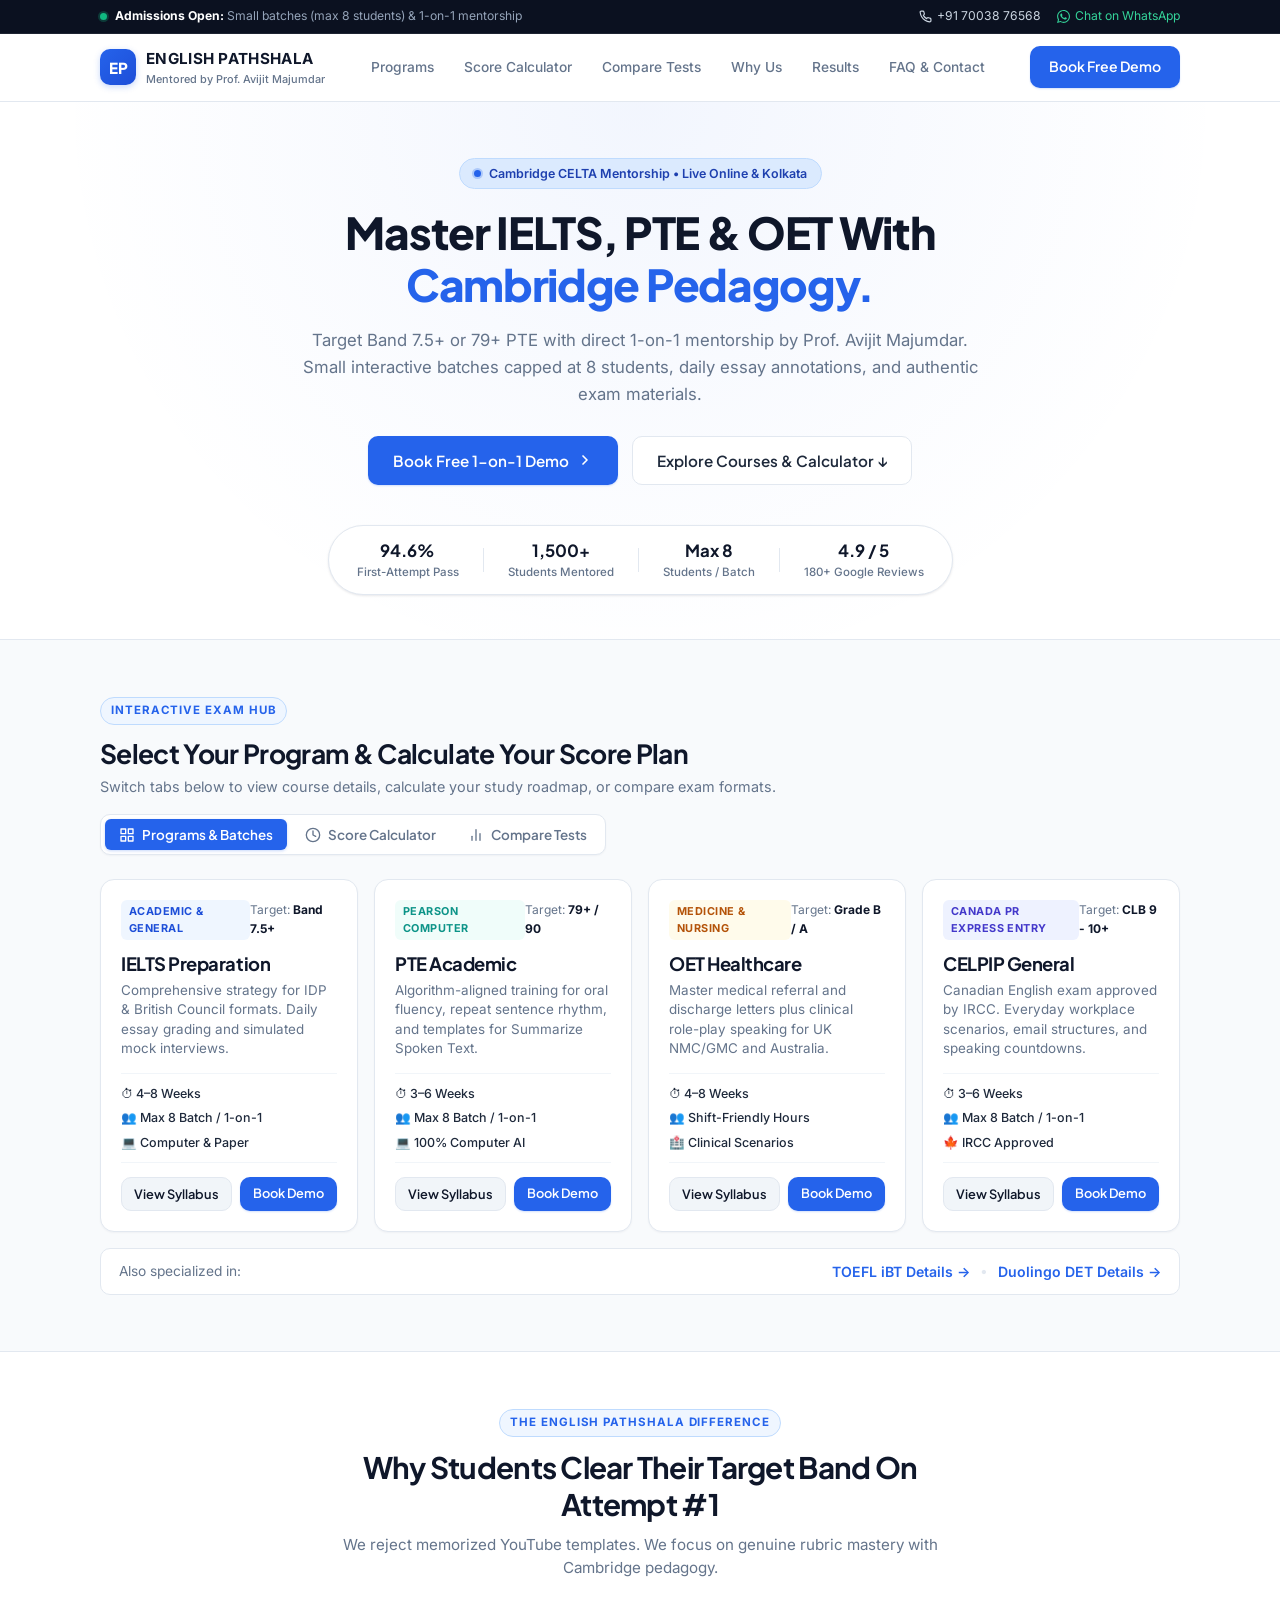
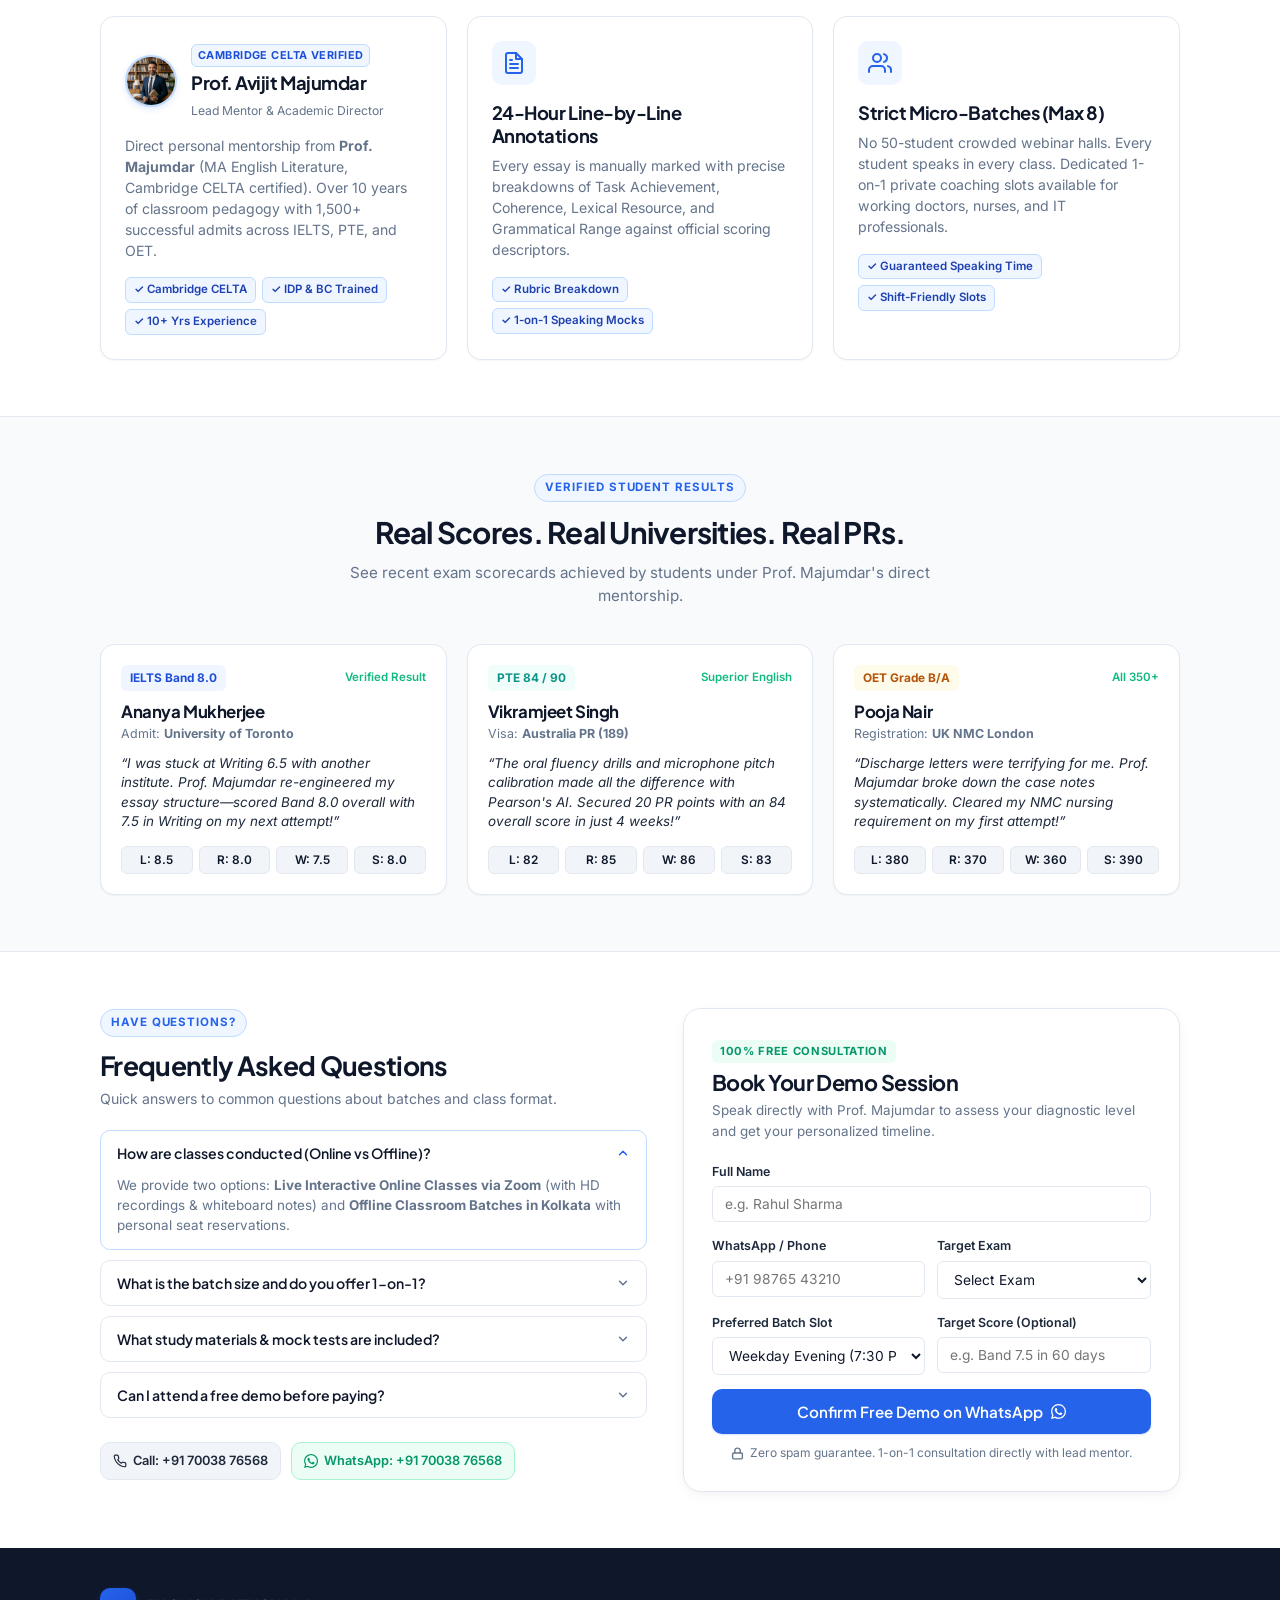
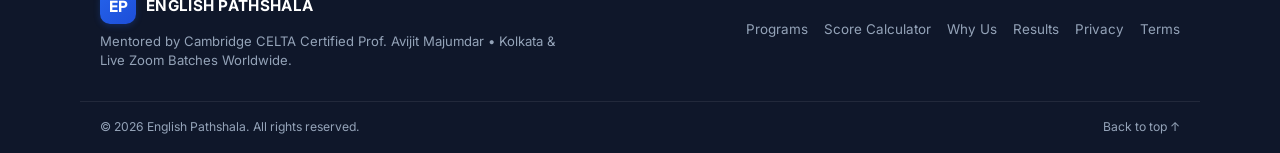
==== commit 3ce7ad6b: "fix: resolve 9 bugs including scrollspy, inline validation, goal prefill, mentor avatar, schema.org," ====
--- a/index.html
+++ b/index.html
@@ -19,10 +19,44 @@
   <meta property="og:image" content="assets/og-image.jpg" />
   <meta name="twitter:card" content="summary_large_image" />
 
+  <!-- Favicon -->
+  <link rel="icon" type="image/svg+xml" href="data:image/svg+xml,<svg xmlns='http://www.w3.org/2000/svg' viewBox='0 0 100 100'><rect width='100' height='100' rx='22' fill='%232563eb'/><text x='50%' y='65%' font-size='48' font-weight='800' font-family='system-ui,sans-serif' fill='white' text-anchor='middle'>EP</text></svg>" />
+
   <!-- Typography -->
   <link rel="preconnect" href="https://fonts.googleapis.com">
   <link rel="preconnect" href="https://fonts.gstatic.com" crossorigin>
   <link href="https://fonts.googleapis.com/css2?family=Plus+Jakarta+Sans:wght@500;600;700;800&family=Inter:wght@400;500;600;700&display=swap" rel="stylesheet" />
+
+  <!-- Schema.org JSON-LD Structured Data for Rich Snippets -->
+  <script type="application/ld+json">
+  {
+    "@context": "https://schema.org",
+    "@type": "EducationalOrganization",
+    "name": "English Pathshala",
+    "url": "https://englishpathshala.com",
+    "logo": "https://englishpathshala.com/assets/og-image.jpg",
+    "description": "Boutique test preparation institute for IELTS, PTE, OET, and CELPIP mentored by Cambridge CELTA certified Prof. Avijit Majumdar.",
+    "telephone": "+917003876568",
+    "address": {
+      "@type": "PostalAddress",
+      "addressLocality": "Kolkata",
+      "addressRegion": "West Bengal",
+      "addressCountry": "IN"
+    },
+    "founder": {
+      "@type": "Person",
+      "name": "Prof. Avijit Majumdar",
+      "jobTitle": "Lead Mentor & Academic Director",
+      "hasCredential": "Cambridge CELTA Certified"
+    },
+    "aggregateRating": {
+      "@type": "AggregateRating",
+      "ratingValue": "4.9",
+      "bestRating": "5",
+      "ratingCount": "180"
+    }
+  }
+  </script>
 
   <link rel="stylesheet" href="style.css" />
 </head>
@@ -62,12 +96,12 @@
       </a>
 
       <nav class="nav-menu" aria-label="Main navigation">
-        <a href="#hub" class="nav-link active" data-hub-target="programs">Programs</a>
-        <a href="#hub" class="nav-link" data-hub-target="planner">Score Calculator</a>
-        <a href="#hub" class="nav-link" data-hub-target="compare">Compare Tests</a>
-        <a href="#why-us" class="nav-link">Why Us</a>
-        <a href="#results" class="nav-link">Results</a>
-        <a href="#contact" class="nav-link">FAQ &amp; Contact</a>
+        <a href="#hub" class="nav-link active" data-hub-target="programs" data-nav-target="hub">Programs</a>
+        <a href="#hub" class="nav-link" data-hub-target="planner" data-nav-target="hub">Score Calculator</a>
+        <a href="#hub" class="nav-link" data-hub-target="compare" data-nav-target="hub">Compare Tests</a>
+        <a href="#why-us" class="nav-link" data-nav-target="why-us">Why Us</a>
+        <a href="#results" class="nav-link" data-nav-target="results">Results</a>
+        <a href="#contact" class="nav-link" data-nav-target="contact">FAQ &amp; Contact</a>
       </nav>
 
       <div class="nav-right">
@@ -296,15 +330,26 @@
 
           <!-- Secondary Programs Expand Row -->
           <div class="secondary-programs-bar">
-            <span>Also coaching for <strong>TOEFL iBT</strong> &amp; <strong>Duolingo English Test (DET)</strong>.</span>
-            <button type="button" class="course-btn link-inline"
-              data-course="TOEFL & Duolingo"
-              data-score="TOEFL 100+ / DET 125+"
-              data-duration="2 - 6 Weeks"
-              data-acceptance="Accepted worldwide for US, Canadian, and European universities."
-              data-features="Fast-track 2-week to 6-week intensive format|ETS shortened TOEFL test structure &amp; note-taking strategy|Duolingo adaptive algorithm and webcam interview drills">
-              View TOEFL &amp; Duolingo Details →
-            </button>
+            <span>Also specialized in:</span>
+            <div class="secondary-buttons">
+              <button type="button" class="course-btn link-inline"
+                data-course="TOEFL iBT"
+                data-score="100+ / 120"
+                data-duration="4 - 8 Weeks"
+                data-acceptance="Accepted by 11,500+ universities worldwide including Ivy League, US, Canada, and Europe."
+                data-features="Shortened 2-hour TOEFL format mastery|Lecture note-taking techniques under rapid audio playback|Integrated speaking templates combining reading passages and lecture audio|Official ETS authentic test papers and scoring analysis">
+                TOEFL iBT Details →
+              </button>
+              <span class="sep">•</span>
+              <button type="button" class="course-btn link-inline"
+                data-course="Duolingo English Test"
+                data-score="125 - 140+ / 160"
+                data-duration="2 - 4 Weeks"
+                data-acceptance="Accepted by over 4,500 colleges &amp; universities in USA, Canada, and Ireland."
+                data-features="Read and complete C-test fill-in-the-blank vocabulary strategies|5-minute writing and interactive reading speed drills|Spoken responses with webcam eye-contact and posture readiness|Complete mock assessments on computer adaptive format">
+                Duolingo DET Details →
+              </button>
+            </div>
           </div>
 
         </div>
@@ -428,15 +473,23 @@
         <div class="why-grid">
 
           <!-- Pillar 1: Mentor -->
-          <div class="why-card">
-            <div class="why-icon-wrap">
-              <svg width="24" height="24" viewBox="0 0 24 24" fill="none" stroke="currentColor" stroke-width="2" stroke-linecap="round" stroke-linejoin="round" aria-hidden="true"><path d="M20 21v-2a4 4 0 0 0-4-4H8a4 4 0 0 0-4 4v2"></path><circle cx="12" cy="7" r="4"></circle></svg>
-            </div>
-            <h3>Cambridge CELTA Lead Mentor</h3>
-            <p>Direct coaching from <strong>Prof. Avijit Majumdar</strong> (MA English Literature, Cambridge CELTA certified). Over a decade of proven test training with 1,500+ successful admits.</p>
+          <div class="why-card why-mentor-card">
+            <div class="mentor-compact-header">
+              <div class="mentor-avatar-wrap">
+                <img src="assets/mentor.jpg" alt="Prof. Avijit Majumdar" class="mentor-avatar-img" onerror="this.style.display='none'; this.nextElementSibling.style.display='flex';" />
+                <div class="mentor-avatar-fallback" style="display: none;">AM</div>
+              </div>
+              <div class="mentor-meta-info">
+                <span class="cred-pill-accent">Cambridge CELTA Verified</span>
+                <h3>Prof. Avijit Majumdar</h3>
+                <small>Lead Mentor &amp; Academic Director</small>
+              </div>
+            </div>
+            <p>Direct personal mentorship from <strong>Prof. Majumdar</strong> (MA English Literature, Cambridge CELTA certified). Over 10 years of classroom pedagogy with 1,500+ successful admits across IELTS, PTE, and OET.</p>
             <div class="why-badge-list">
               <span class="cred-pill">✓ Cambridge CELTA</span>
               <span class="cred-pill">✓ IDP &amp; BC Trained</span>
+              <span class="cred-pill">✓ 10+ Yrs Experience</span>
             </div>
           </div>
 
@@ -625,7 +678,9 @@
               <p>Speak directly with Prof. Majumdar to assess your diagnostic level and get your personalized timeline.</p>
             </div>
 
-            <form id="unifiedDemoForm" class="clean-form">
+            <form id="unifiedDemoForm" class="clean-form" novalidate>
+              <div id="formFeedback" class="form-feedback" style="display:none;" role="alert"></div>
+
               <div class="form-group">
                 <label for="userName">Full Name</label>
                 <input type="text" id="userName" name="name" placeholder="e.g. Rahul Sharma" required />
--- a/style.css
+++ b/style.css
@@ -702,6 +702,18 @@
   justify-content: space-between;
   font-size: 0.86rem;
   color: var(--text-muted);
+  flex-wrap: wrap;
+  gap: 10px;
+}
+
+.secondary-buttons {
+  display: flex;
+  align-items: center;
+  gap: 10px;
+}
+
+.secondary-buttons .sep {
+  color: var(--border);
 }
 
 /* TAB 2: SCORE PLANNER CARD */
@@ -892,6 +904,67 @@
   margin-bottom: 16px;
 }
 
+.mentor-compact-header {
+  display: flex;
+  align-items: center;
+  gap: 14px;
+  margin-bottom: 14px;
+}
+
+.mentor-avatar-wrap {
+  width: 52px;
+  height: 52px;
+  border-radius: 50%;
+  overflow: hidden;
+  border: 2px solid #bfdbfe;
+  flex-shrink: 0;
+  box-shadow: 0 2px 6px rgba(37, 99, 235, 0.15);
+}
+
+.mentor-avatar-img {
+  width: 100%;
+  height: 100%;
+  object-fit: cover;
+  display: block;
+}
+
+.mentor-avatar-fallback {
+  width: 100%;
+  height: 100%;
+  background: linear-gradient(135deg, #2563eb, #1d4ed8);
+  color: #ffffff;
+  display: flex;
+  align-items: center;
+  justify-content: center;
+  font-weight: 700;
+  font-size: 0.95rem;
+}
+
+.mentor-meta-info h3 {
+  font-size: 1.05rem;
+  margin-bottom: 1px;
+}
+
+.mentor-meta-info small {
+  font-size: 0.76rem;
+  color: var(--text-muted);
+  display: block;
+}
+
+.cred-pill-accent {
+  display: inline-block;
+  font-size: 0.68rem;
+  font-weight: 700;
+  text-transform: uppercase;
+  letter-spacing: 0.04em;
+  color: #1d4ed8;
+  background-color: #eff6ff;
+  border: 1px solid #bfdbfe;
+  padding: 2px 6px;
+  border-radius: var(--radius-sm);
+  margin-bottom: 4px;
+}
+
 .why-card h3 {
   font-size: 1.15rem;
   margin-bottom: 8px;
@@ -1165,6 +1238,30 @@
   box-shadow: 0 0 0 3px var(--primary-glow);
 }
 
+.form-feedback {
+  padding: 10px 14px;
+  border-radius: var(--radius-sm);
+  background-color: #fef2f2;
+  border: 1px solid #fecaca;
+  color: #b91c1c;
+  font-size: 0.82rem;
+  font-weight: 500;
+  margin-bottom: 14px;
+  animation: shakeX 0.25s ease;
+}
+
+@keyframes shakeX {
+  0%, 100% { transform: translateX(0); }
+  25% { transform: translateX(-4px); }
+  75% { transform: translateX(4px); }
+}
+
+.clean-form input.input-error,
+.clean-form select.input-error {
+  border-color: #ef4444 !important;
+  box-shadow: 0 0 0 3px rgba(239, 68, 68, 0.15) !important;
+}
+
 .clean-form .form-row {
   display: grid;
   grid-template-columns: 1fr 1fr;
@@ -1252,7 +1349,7 @@
   right: 0;
   background-color: #ffffff;
   border-top: 1px solid var(--border);
-  padding: 8px 12px;
+  padding: 8px 12px calc(8px + env(safe-area-inset-bottom, 0px));
   z-index: 99;
   box-shadow: 0 -4px 12px rgba(0, 0, 0, 0.06);
   grid-template-columns: 1fr 2fr 1fr;
@@ -1517,6 +1614,6 @@
   }
 
   body {
-    padding-bottom: 60px;
+    padding-bottom: calc(64px + env(safe-area-inset-bottom, 0px));
   }
 }
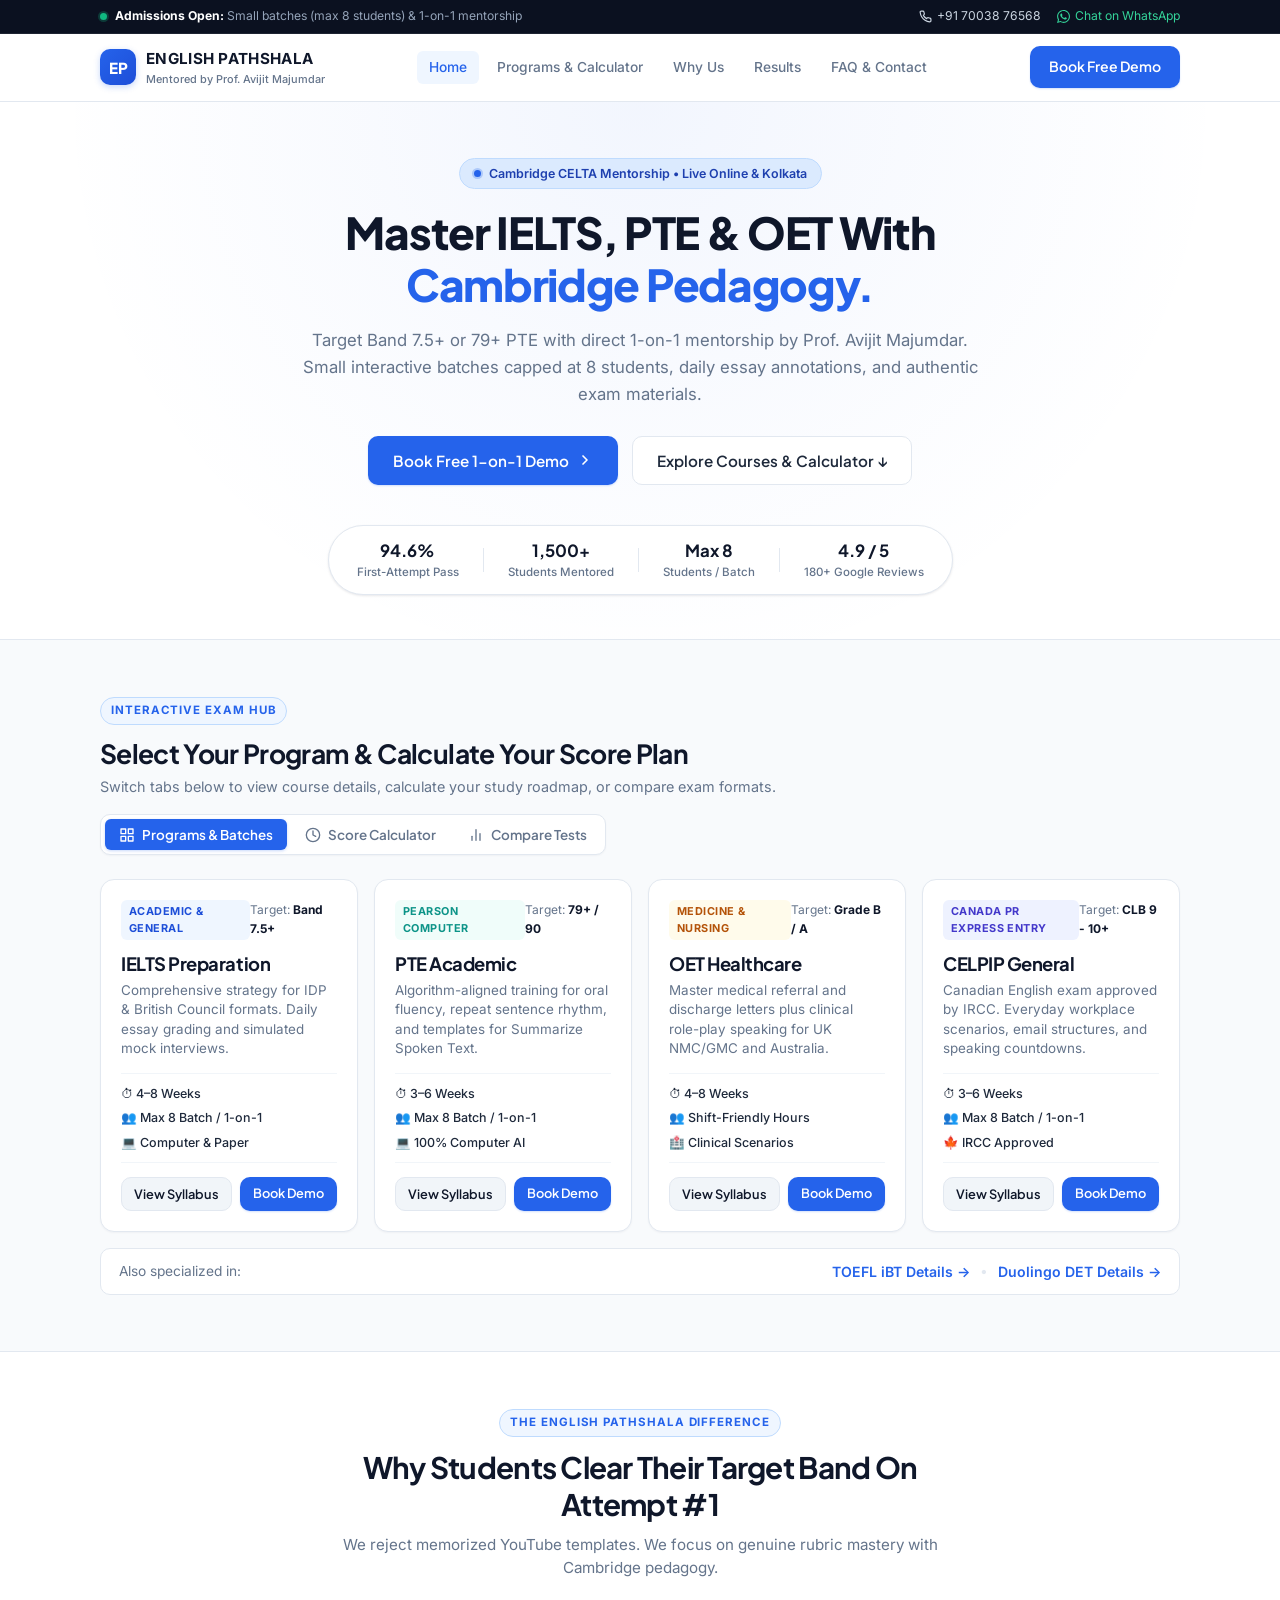
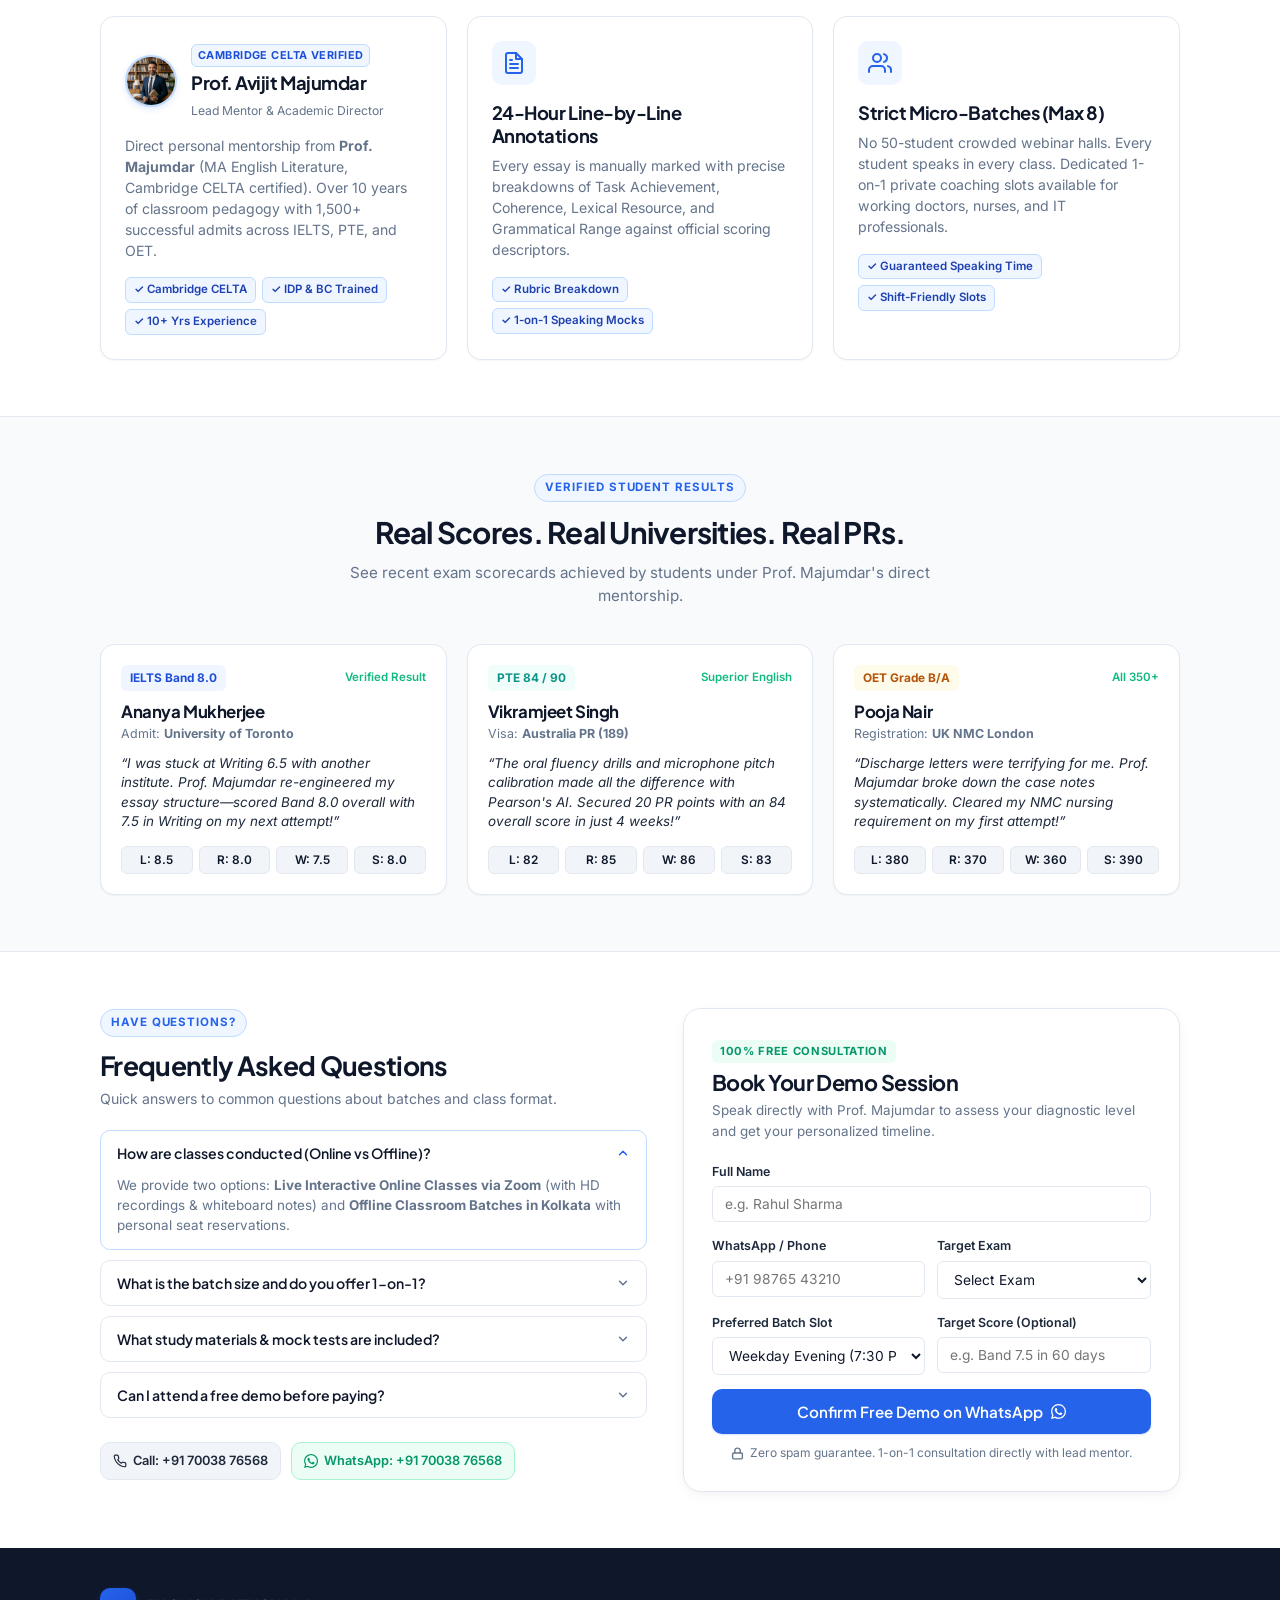
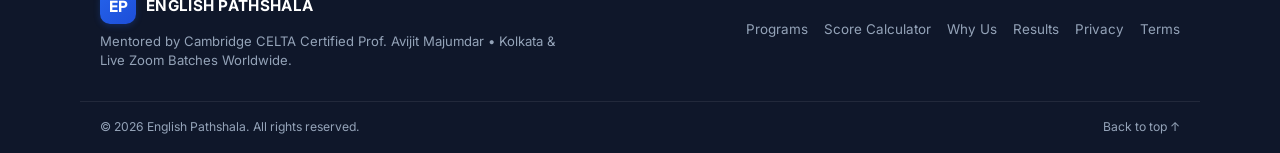
==== commit 7120ea18: "fix: resolve nav multi-highlight, tablet mentor card layout, modal focus trap, WCAG label contrast, " ====
--- a/index.html
+++ b/index.html
@@ -18,6 +18,9 @@
   <meta property="og:url" content="https://englishpathshala.com/" />
   <meta property="og:image" content="assets/og-image.jpg" />
   <meta name="twitter:card" content="summary_large_image" />
+  <meta name="twitter:title" content="English Pathshala | IELTS, PTE, OET &amp; CELPIP Mentorship" />
+  <meta name="twitter:description" content="Score Band 7.5+ in IELTS or 79+ in PTE on your first attempt. Cambridge CELTA certified mentorship by Prof. Avijit Majumdar." />
+  <meta name="twitter:image" content="https://englishpathshala.com/assets/og-image.jpg" />
 
   <!-- Favicon -->
   <link rel="icon" type="image/svg+xml" href="data:image/svg+xml,<svg xmlns='http://www.w3.org/2000/svg' viewBox='0 0 100 100'><rect width='100' height='100' rx='22' fill='%232563eb'/><text x='50%' y='65%' font-size='48' font-weight='800' font-family='system-ui,sans-serif' fill='white' text-anchor='middle'>EP</text></svg>" />
@@ -75,7 +78,7 @@
           <svg width="13" height="13" viewBox="0 0 24 24" fill="none" stroke="currentColor" stroke-width="2.2" stroke-linecap="round" stroke-linejoin="round" aria-hidden="true"><path d="M22 16.92v3a2 2 0 0 1-2.18 2 19.79 19.79 0 0 1-8.63-3.07 19.5 19.5 0 0 1-6-6 19.79 19.79 0 0 1-3.07-8.67A2 2 0 0 1 4.11 2h3a2 2 0 0 1 2 1.72 12.84 12.84 0 0 0 .7 2.81 2 2 0 0 1-.45 2.11L8.09 9.91a16 16 0 0 0 6 6l1.27-1.27a2 2 0 0 1 2.11-.45 12.84 12.84 0 0 0 2.81.7A2 2 0 0 1 22 16.92z"></path></svg>
           <span>+91 70038 76568</span>
         </a>
-        <a href="https://wa.me/917003876568" target="_blank" rel="noopener noreferrer" class="top-link top-wa">
+        <a href="https://wa.me/917003876568?text=Hello%20English%20Pathshala%2C%20I%20would%20like%20to%20enquire%20about%20your%20coaching%20batches%20and%20free%20demo." target="_blank" rel="noopener noreferrer" class="top-link top-wa">
           <svg width="13" height="13" viewBox="0 0 24 24" fill="currentColor" aria-hidden="true"><path d="M.057 24l1.687-6.163c-1.041-1.804-1.588-3.849-1.587-5.946.003-6.556 5.338-11.891 11.893-11.891 3.181.001 6.167 1.24 8.413 3.488 2.245 2.248 3.481 5.236 3.48 8.414-.003 6.557-5.338 11.892-11.893 11.892-1.99-.001-3.951-.5-5.688-1.448l-6.305 1.654zm6.597-3.807c1.676.995 3.276 1.591 5.392 1.592 5.448 0 9.886-4.434 9.889-9.885.002-5.462-4.415-9.89-9.881-9.892-5.452 0-9.887 4.434-9.889 9.884-.001 2.225.651 3.891 1.746 5.634l-.999 3.648 3.742-.981zm11.387-5.464c-.074-.124-.272-.198-.57-.347-.297-.149-1.758-.868-2.031-.967-.272-.099-.47-.149-.669.149-.198.297-.768.967-.941 1.165-.173.198-.347.223-.644.074-.297-.149-1.255-.462-2.39-1.475-.883-.788-1.48-1.761-1.653-2.059-.173-.297-.018-.458.13-.606.134-.133.297-.347.446-.521.151-.172.2-.296.3-.495.099-.198.05-.372-.025-.521-.075-.148-.669-1.611-.916-2.206-.242-.579-.487-.501-.669-.51l-.57-.01c-.198 0-.52.074-.792.372s-1.04 1.016-1.04 2.479 1.065 2.876 1.213 3.074c.149.198 2.095 3.2 5.076 4.487.709.306 1.263.489 1.694.626.712.226 1.36.194 1.872.118.571-.085 1.758-.719 2.006-1.413.248-.695.248-1.29.173-1.414z"/></svg>
           <span>Chat on WhatsApp</span>
         </a>
@@ -96,9 +99,8 @@
       </a>
 
       <nav class="nav-menu" aria-label="Main navigation">
-        <a href="#hub" class="nav-link active" data-hub-target="programs" data-nav-target="hub">Programs</a>
-        <a href="#hub" class="nav-link" data-hub-target="planner" data-nav-target="hub">Score Calculator</a>
-        <a href="#hub" class="nav-link" data-hub-target="compare" data-nav-target="hub">Compare Tests</a>
+        <a href="#home" class="nav-link active" data-nav-target="home">Home</a>
+        <a href="#hub" class="nav-link" data-hub-target="programs" data-nav-target="hub">Programs &amp; Calculator</a>
         <a href="#why-us" class="nav-link" data-nav-target="why-us">Why Us</a>
         <a href="#results" class="nav-link" data-nav-target="results">Results</a>
         <a href="#contact" class="nav-link" data-nav-target="contact">FAQ &amp; Contact</a>
@@ -122,6 +124,7 @@
     <!-- Mobile Dropdown Menu -->
     <div class="mobile-dropdown" id="mobileMenu" aria-hidden="true">
       <nav class="mobile-links" aria-label="Mobile navigation">
+        <a href="#home">Home</a>
         <a href="#hub" data-hub-target="programs">Programs &amp; Fees</a>
         <a href="#hub" data-hub-target="planner">Score Calculator</a>
         <a href="#hub" data-hub-target="compare">Compare Tests</a>
@@ -156,7 +159,7 @@
             <span>Book Free 1-on-1 Demo</span>
             <svg width="16" height="16" viewBox="0 0 24 24" fill="none" stroke="currentColor" stroke-width="2.5" stroke-linecap="round" stroke-linejoin="round" aria-hidden="true"><polyline points="9 18 15 12 9 6"></polyline></svg>
           </a>
-          <a href="#hub" class="btn btn-outline btn-lg" id="exploreBtn">
+          <a href="#hub" class="btn btn-outline btn-lg" id="exploreBtn" data-hub-target="programs">
             Explore Courses &amp; Calculator ↓
           </a>
         </div>
@@ -663,7 +666,7 @@
                 <svg width="14" height="14" viewBox="0 0 24 24" fill="none" stroke="currentColor" stroke-width="2" aria-hidden="true"><path d="M22 16.92v3a2 2 0 0 1-2.18 2 19.79 19.79 0 0 1-8.63-3.07 19.5 19.5 0 0 1-6-6 19.79 19.79 0 0 1-3.07-8.67A2 2 0 0 1 4.11 2h3a2 2 0 0 1 2 1.72 12.84 12.84 0 0 0 .7 2.81 2 2 0 0 1-.45 2.11L8.09 9.91a16 16 0 0 0 6 6l1.27-1.27a2 2 0 0 1 2.11-.45 12.84 12.84 0 0 0 2.81.7A2 2 0 0 1 22 16.92z"></path></svg>
                 <span>Call: +91 70038 76568</span>
               </a>
-              <a href="https://wa.me/917003876568" target="_blank" rel="noopener noreferrer" class="contact-pill contact-pill-wa">
+              <a href="https://wa.me/917003876568?text=Hello%20English%20Pathshala%2C%20I%20would%20like%20to%20enquire%20about%20your%20coaching%20batches%20and%20free%20demo." target="_blank" rel="noopener noreferrer" class="contact-pill contact-pill-wa">
                 <svg width="14" height="14" viewBox="0 0 24 24" fill="currentColor" aria-hidden="true"><path d="M.057 24l1.687-6.163c-1.041-1.804-1.588-3.849-1.587-5.946.003-6.556 5.338-11.891 11.893-11.891 3.181.001 6.167 1.24 8.413 3.488 2.245 2.248 3.481 5.236 3.48 8.414-.003 6.557-5.338 11.892-11.893 11.892-1.99-.001-3.951-.5-5.688-1.448l-6.305 1.654zm6.597-3.807c1.676.995 3.276 1.591 5.392 1.592 5.448 0 9.886-4.434 9.889-9.885.002-5.462-4.415-9.89-9.881-9.892-5.452 0-9.887 4.434-9.889 9.884-.001 2.225.651 3.891 1.746 5.634l-.999 3.648 3.742-.981zm11.387-5.464c-.074-.124-.272-.198-.57-.347-.297-.149-1.758-.868-2.031-.967-.272-.099-.47-.149-.669.149-.198.297-.768.967-.941 1.165-.173.198-.347.223-.644.074-.297-.149-1.255-.462-2.39-1.475-.883-.788-1.48-1.761-1.653-2.059-.173-.297-.018-.458.13-.606.134-.133.297-.347.446-.521.151-.172.2-.296.3-.495.099-.198.05-.372-.025-.521-.075-.148-.669-1.611-.916-2.206-.242-.579-.487-.501-.669-.51l-.57-.01c-.198 0-.52.074-.792.372s-1.04 1.016-1.04 2.479 1.065 2.876 1.213 3.074c.149.198 2.095 3.2 5.076 4.487.709.306 1.263.489 1.694.626.712.226 1.36.194 1.872.118.571-.085 1.758-.719 2.006-1.413.248-.695.248-1.29.173-1.414z"/></svg>
                 <span>WhatsApp: +91 70038 76568</span>
               </a>
@@ -781,7 +784,7 @@
     <a href="#contact" class="mobile-bar-demo">
       <span>Book Free Demo</span>
     </a>
-    <a href="https://wa.me/917003876568" target="_blank" rel="noopener noreferrer" class="mobile-bar-wa">
+    <a href="https://wa.me/917003876568?text=Hello%20English%20Pathshala%2C%20I%20would%20like%20to%20enquire%20about%20your%20coaching%20batches%20and%20free%20demo." target="_blank" rel="noopener noreferrer" class="mobile-bar-wa">
       <svg width="18" height="18" viewBox="0 0 24 24" fill="currentColor" aria-hidden="true"><path d="M.057 24l1.687-6.163c-1.041-1.804-1.588-3.849-1.587-5.946.003-6.556 5.338-11.891 11.893-11.891 3.181.001 6.167 1.24 8.413 3.488 2.245 2.248 3.481 5.236 3.48 8.414-.003 6.557-5.338 11.892-11.893 11.892-1.99-.001-3.951-.5-5.688-1.448l-6.305 1.654zm6.597-3.807c1.676.995 3.276 1.591 5.392 1.592 5.448 0 9.886-4.434 9.889-9.885.002-5.462-4.415-9.89-9.881-9.892-5.452 0-9.887 4.434-9.889 9.884-.001 2.225.651 3.891 1.746 5.634l-.999 3.648 3.742-.981zm11.387-5.464c-.074-.124-.272-.198-.57-.347-.297-.149-1.758-.868-2.031-.967-.272-.099-.47-.149-.669.149-.198.297-.768.967-.941 1.165-.173.198-.347.223-.644.074-.297-.149-1.255-.462-2.39-1.475-.883-.788-1.48-1.761-1.653-2.059-.173-.297-.018-.458.13-.606.134-.133.297-.347.446-.521.151-.172.2-.296.3-.495.099-.198.05-.372-.025-.521-.075-.148-.669-1.611-.916-2.206-.242-.579-.487-.501-.669-.51l-.57-.01c-.198 0-.52.074-.792.372s-1.04 1.016-1.04 2.479 1.065 2.876 1.213 3.074c.149.198 2.095 3.2 5.076 4.487.709.306 1.263.489 1.694.626.712.226 1.36.194 1.872.118.571-.085 1.758-.719 2.006-1.413.248-.695.248-1.29.173-1.414z"/></svg>
       <span>WhatsApp</span>
     </a>
--- a/style.css
+++ b/style.css
@@ -1452,9 +1452,10 @@
 .meta-label {
   display: block;
   font-size: 0.72rem;
-  color: var(--text-muted);
+  color: #334155;
   text-transform: uppercase;
-  font-weight: 600;
+  font-weight: 700;
+  letter-spacing: 0.04em;
 }
 
 .modal-block {
@@ -1528,6 +1529,14 @@
     grid-template-columns: repeat(2, 1fr);
   }
 
+  .why-grid, .results-compact-grid {
+    grid-template-columns: repeat(2, 1fr);
+  }
+
+  .why-mentor-card {
+    grid-column: span 2;
+  }
+
   .planner-result-strip {
     grid-template-columns: 1fr 1fr;
     gap: 16px;
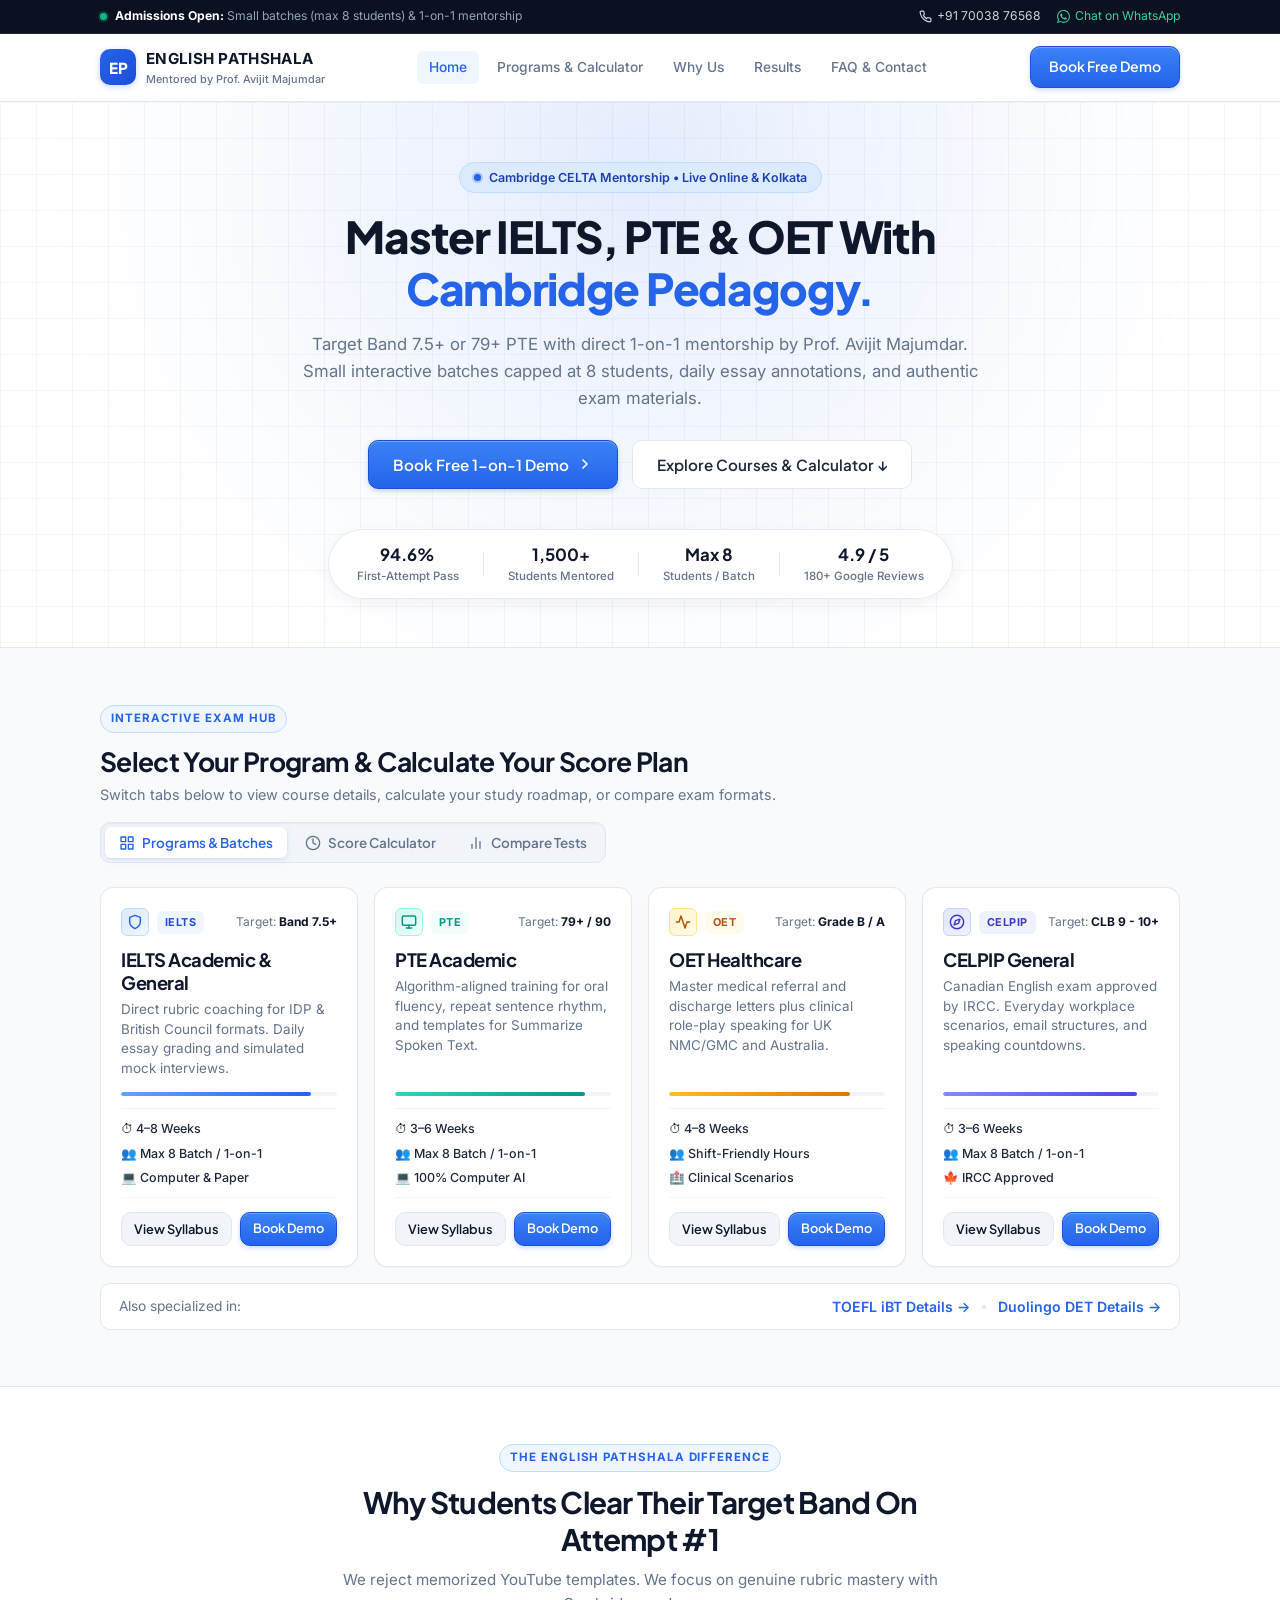
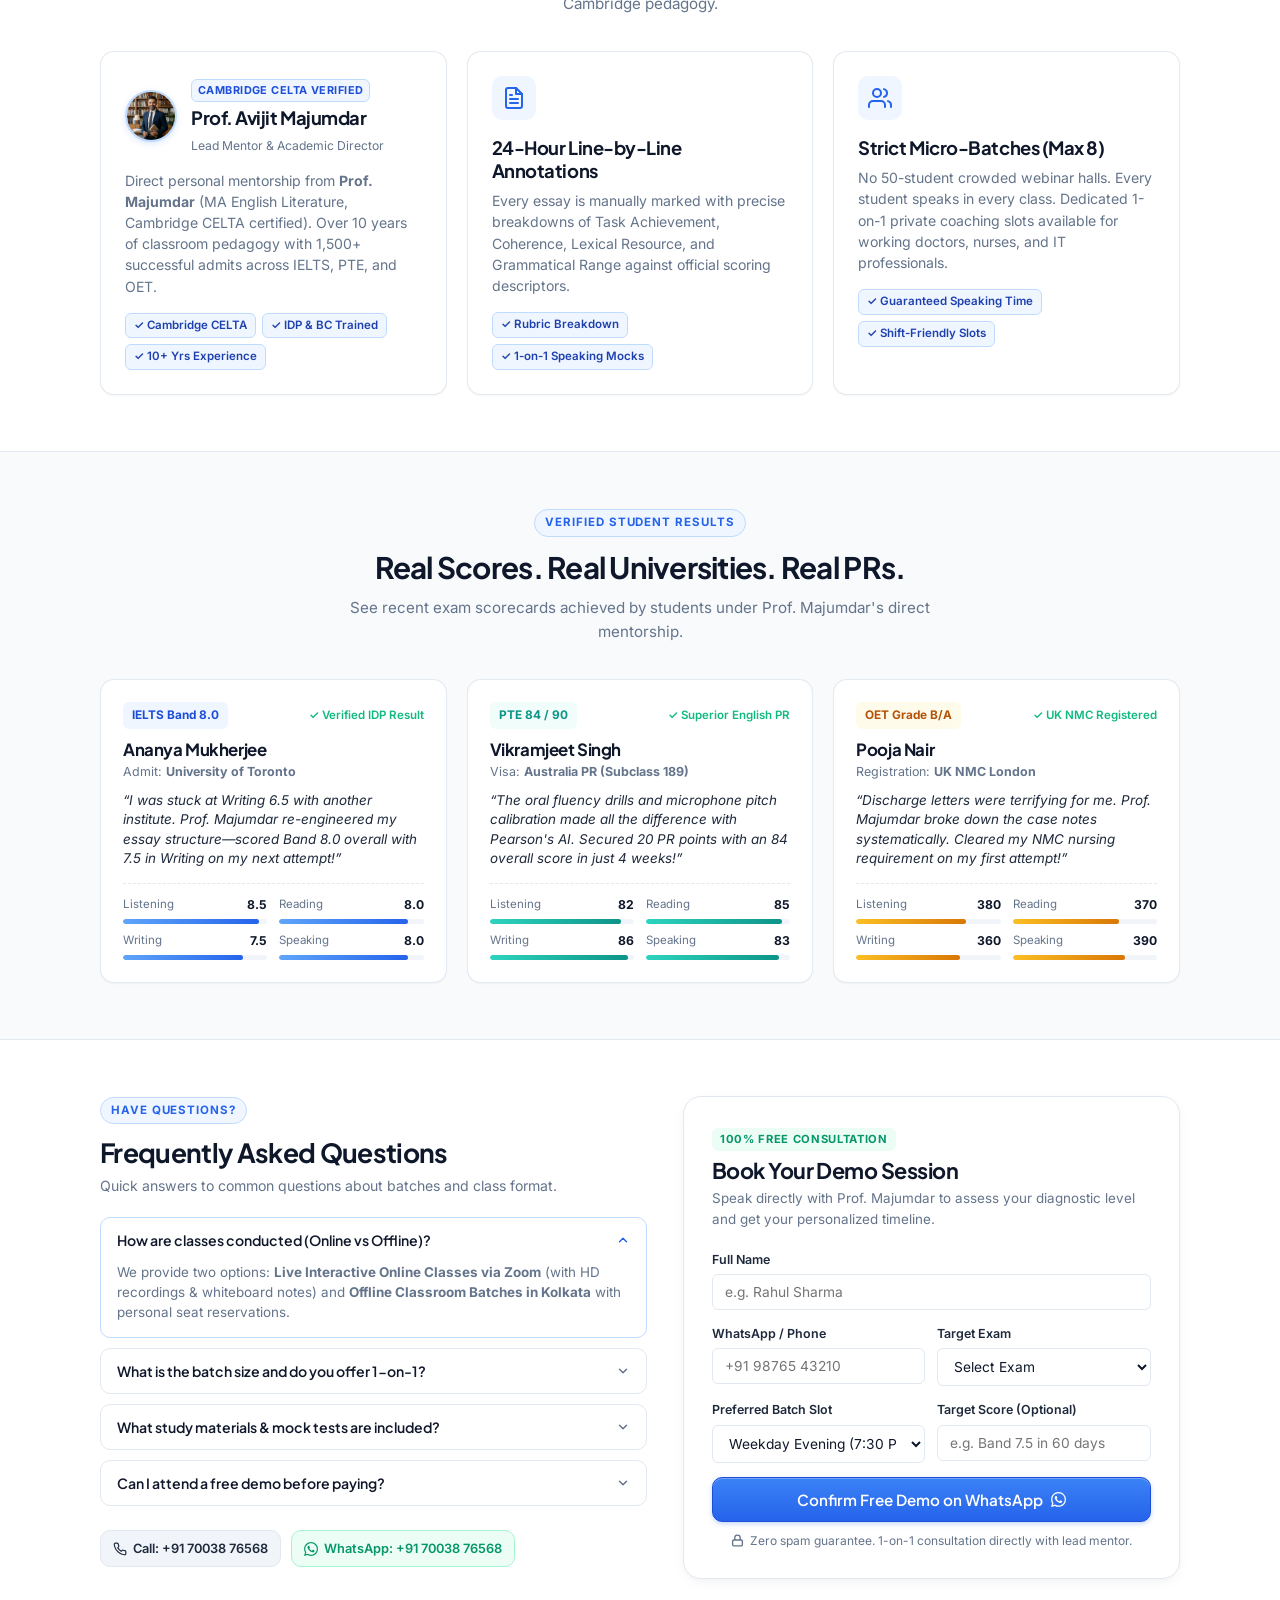
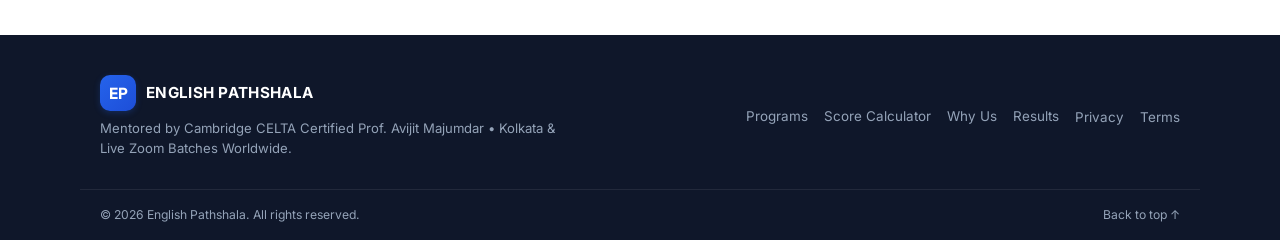
==== commit 7c457c30: "feat(design): pro developer visual polish with blueprint grid, tactile buttons, segmented tabs, and " ====
--- a/index.html
+++ b/index.html
@@ -228,11 +228,17 @@
             <!-- 1. IELTS -->
             <article class="course-mini-card">
               <div class="mini-card-head">
-                <span class="exam-pill pill-blue">Academic &amp; General</span>
+                <div class="exam-lead-box">
+                  <div class="mini-glyph glyph-blue">
+                    <svg width="16" height="16" viewBox="0 0 24 24" fill="none" stroke="currentColor" stroke-width="2.2" stroke-linecap="round" stroke-linejoin="round" aria-hidden="true"><path d="M12 22s8-4 8-10V5l-8-3-8 3v7c0 6 8 10 8 10z"></path></svg>
+                  </div>
+                  <span class="exam-pill pill-blue">IELTS</span>
+                </div>
                 <span class="mini-score">Target: <strong>Band 7.5+</strong></span>
               </div>
-              <h3>IELTS Preparation</h3>
-              <p>Comprehensive strategy for IDP &amp; British Council formats. Daily essay grading and simulated mock interviews.</p>
+              <h3>IELTS Academic &amp; General</h3>
+              <p>Direct rubric coaching for IDP &amp; British Council formats. Daily essay grading and simulated mock interviews.</p>
+              <div class="mini-score-meter"><div class="mini-meter-fill fill-blue" style="width: 88%;"></div></div>
               <div class="mini-specs">
                 <span>⏱ 4–8 Weeks</span>
                 <span>👥 Max 8 Batch / 1-on-1</span>
@@ -254,11 +260,17 @@
             <!-- 2. PTE Academic -->
             <article class="course-mini-card">
               <div class="mini-card-head">
-                <span class="exam-pill pill-teal">Pearson Computer</span>
+                <div class="exam-lead-box">
+                  <div class="mini-glyph glyph-teal">
+                    <svg width="16" height="16" viewBox="0 0 24 24" fill="none" stroke="currentColor" stroke-width="2.2" stroke-linecap="round" stroke-linejoin="round" aria-hidden="true"><rect x="2" y="3" width="20" height="14" rx="2" ry="2"></rect><line x1="8" y1="21" x2="16" y2="21"></line><line x1="12" y1="17" x2="12" y2="21"></line></svg>
+                  </div>
+                  <span class="exam-pill pill-teal">PTE</span>
+                </div>
                 <span class="mini-score">Target: <strong>79+ / 90</strong></span>
               </div>
               <h3>PTE Academic</h3>
               <p>Algorithm-aligned training for oral fluency, repeat sentence rhythm, and templates for Summarize Spoken Text.</p>
+              <div class="mini-score-meter"><div class="mini-meter-fill fill-teal" style="width: 88%;"></div></div>
               <div class="mini-specs">
                 <span>⏱ 3–6 Weeks</span>
                 <span>👥 Max 8 Batch / 1-on-1</span>
@@ -280,11 +292,17 @@
             <!-- 3. OET -->
             <article class="course-mini-card">
               <div class="mini-card-head">
-                <span class="exam-pill pill-amber">Medicine &amp; Nursing</span>
+                <div class="exam-lead-box">
+                  <div class="mini-glyph glyph-amber">
+                    <svg width="16" height="16" viewBox="0 0 24 24" fill="none" stroke="currentColor" stroke-width="2.2" stroke-linecap="round" stroke-linejoin="round" aria-hidden="true"><path d="M22 12h-4l-3 9L9 3l-3 9H2"></path></svg>
+                  </div>
+                  <span class="exam-pill pill-amber">OET</span>
+                </div>
                 <span class="mini-score">Target: <strong>Grade B / A</strong></span>
               </div>
               <h3>OET Healthcare</h3>
               <p>Master medical referral and discharge letters plus clinical role-play speaking for UK NMC/GMC and Australia.</p>
+              <div class="mini-score-meter"><div class="mini-meter-fill fill-amber" style="width: 84%;"></div></div>
               <div class="mini-specs">
                 <span>⏱ 4–8 Weeks</span>
                 <span>👥 Shift-Friendly Hours</span>
@@ -306,11 +324,17 @@
             <!-- 4. CELPIP -->
             <article class="course-mini-card">
               <div class="mini-card-head">
-                <span class="exam-pill pill-indigo">Canada PR Express Entry</span>
+                <div class="exam-lead-box">
+                  <div class="mini-glyph glyph-indigo">
+                    <svg width="16" height="16" viewBox="0 0 24 24" fill="none" stroke="currentColor" stroke-width="2.2" stroke-linecap="round" stroke-linejoin="round" aria-hidden="true"><circle cx="12" cy="12" r="10"></circle><polygon points="16.24 7.76 14.12 14.12 7.76 16.24 9.88 9.88 16.24 7.76"></polygon></svg>
+                  </div>
+                  <span class="exam-pill pill-indigo">CELPIP</span>
+                </div>
                 <span class="mini-score">Target: <strong>CLB 9 - 10+</strong></span>
               </div>
               <h3>CELPIP General</h3>
               <p>Canadian English exam approved by IRCC. Everyday workplace scenarios, email structures, and speaking countdowns.</p>
+              <div class="mini-score-meter"><div class="mini-meter-fill fill-indigo" style="width: 90%;"></div></div>
               <div class="mini-specs">
                 <span>⏱ 3–6 Weeks</span>
                 <span>👥 Max 8 Batch / 1-on-1</span>
@@ -543,16 +567,28 @@
           <div class="result-compact-card">
             <div class="res-card-top">
               <div class="res-badge tag-blue">IELTS Band 8.0</div>
-              <span class="res-date">Verified Result</span>
+              <span class="res-date">✓ Verified IDP Result</span>
             </div>
             <h3>Ananya Mukherjee</h3>
             <p class="res-target">Admit: <strong>University of Toronto</strong></p>
             <p class="res-quote">“I was stuck at Writing 6.5 with another institute. Prof. Majumdar re-engineered my essay structure—scored Band 8.0 overall with 7.5 in Writing on my next attempt!”</p>
-            <div class="res-scores-row">
-              <span class="score-chip">L: 8.5</span>
-              <span class="score-chip">R: 8.0</span>
-              <span class="score-chip">W: 7.5</span>
-              <span class="score-chip">S: 8.0</span>
+            <div class="res-meters-grid">
+              <div class="res-meter-item">
+                <div class="meter-top"><span>Listening</span><strong>8.5</strong></div>
+                <div class="meter-track"><div class="meter-fill fill-blue" style="width: 94%;"></div></div>
+              </div>
+              <div class="res-meter-item">
+                <div class="meter-top"><span>Reading</span><strong>8.0</strong></div>
+                <div class="meter-track"><div class="meter-fill fill-blue" style="width: 89%;"></div></div>
+              </div>
+              <div class="res-meter-item">
+                <div class="meter-top"><span>Writing</span><strong>7.5</strong></div>
+                <div class="meter-track"><div class="meter-fill fill-blue" style="width: 83%;"></div></div>
+              </div>
+              <div class="res-meter-item">
+                <div class="meter-top"><span>Speaking</span><strong>8.0</strong></div>
+                <div class="meter-track"><div class="meter-fill fill-blue" style="width: 89%;"></div></div>
+              </div>
             </div>
           </div>
 
@@ -560,16 +596,28 @@
           <div class="result-compact-card">
             <div class="res-card-top">
               <div class="res-badge tag-teal">PTE 84 / 90</div>
-              <span class="res-date">Superior English</span>
+              <span class="res-date">✓ Superior English PR</span>
             </div>
             <h3>Vikramjeet Singh</h3>
-            <p class="res-target">Visa: <strong>Australia PR (189)</strong></p>
+            <p class="res-target">Visa: <strong>Australia PR (Subclass 189)</strong></p>
             <p class="res-quote">“The oral fluency drills and microphone pitch calibration made all the difference with Pearson's AI. Secured 20 PR points with an 84 overall score in just 4 weeks!”</p>
-            <div class="res-scores-row">
-              <span class="score-chip">L: 82</span>
-              <span class="score-chip">R: 85</span>
-              <span class="score-chip">W: 86</span>
-              <span class="score-chip">S: 83</span>
+            <div class="res-meters-grid">
+              <div class="res-meter-item">
+                <div class="meter-top"><span>Listening</span><strong>82</strong></div>
+                <div class="meter-track"><div class="meter-fill fill-teal" style="width: 91%;"></div></div>
+              </div>
+              <div class="res-meter-item">
+                <div class="meter-top"><span>Reading</span><strong>85</strong></div>
+                <div class="meter-track"><div class="meter-fill fill-teal" style="width: 94%;"></div></div>
+              </div>
+              <div class="res-meter-item">
+                <div class="meter-top"><span>Writing</span><strong>86</strong></div>
+                <div class="meter-track"><div class="meter-fill fill-teal" style="width: 96%;"></div></div>
+              </div>
+              <div class="res-meter-item">
+                <div class="meter-top"><span>Speaking</span><strong>83</strong></div>
+                <div class="meter-track"><div class="meter-fill fill-teal" style="width: 92%;"></div></div>
+              </div>
             </div>
           </div>
 
@@ -577,16 +625,28 @@
           <div class="result-compact-card">
             <div class="res-card-top">
               <div class="res-badge tag-amber">OET Grade B/A</div>
-              <span class="res-date">All 350+</span>
+              <span class="res-date">✓ UK NMC Registered</span>
             </div>
             <h3>Pooja Nair</h3>
             <p class="res-target">Registration: <strong>UK NMC London</strong></p>
             <p class="res-quote">“Discharge letters were terrifying for me. Prof. Majumdar broke down the case notes systematically. Cleared my NMC nursing requirement on my first attempt!”</p>
-            <div class="res-scores-row">
-              <span class="score-chip">L: 380</span>
-              <span class="score-chip">R: 370</span>
-              <span class="score-chip">W: 360</span>
-              <span class="score-chip">S: 390</span>
+            <div class="res-meters-grid">
+              <div class="res-meter-item">
+                <div class="meter-top"><span>Listening</span><strong>380</strong></div>
+                <div class="meter-track"><div class="meter-fill fill-amber" style="width: 76%;"></div></div>
+              </div>
+              <div class="res-meter-item">
+                <div class="meter-top"><span>Reading</span><strong>370</strong></div>
+                <div class="meter-track"><div class="meter-fill fill-amber" style="width: 74%;"></div></div>
+              </div>
+              <div class="res-meter-item">
+                <div class="meter-top"><span>Writing</span><strong>360</strong></div>
+                <div class="meter-track"><div class="meter-fill fill-amber" style="width: 72%;"></div></div>
+              </div>
+              <div class="res-meter-item">
+                <div class="meter-top"><span>Speaking</span><strong>390</strong></div>
+                <div class="meter-track"><div class="meter-fill fill-amber" style="width: 78%;"></div></div>
+              </div>
             </div>
           </div>
 
--- a/style.css
+++ b/style.css
@@ -180,15 +180,16 @@
 }
 
 .btn-primary {
-  background-color: var(--primary);
+  background: linear-gradient(180deg, #3b82f6 0%, #2563eb 100%);
   color: #ffffff;
-  box-shadow: 0 1px 2px rgba(37, 99, 235, 0.2);
+  box-shadow: inset 0 1px 0 rgba(255, 255, 255, 0.28), 0 2px 5px rgba(37, 99, 235, 0.25);
+  border: 1px solid #1d4ed8;
 }
 
 .btn-primary:hover {
-  background-color: var(--primary-hover);
+  background: linear-gradient(180deg, #2563eb 0%, #1d4ed8 100%);
   transform: translateY(-1px);
-  box-shadow: 0 4px 10px rgba(37, 99, 235, 0.25);
+  box-shadow: inset 0 1px 0 rgba(255, 255, 255, 0.2), 0 6px 16px rgba(37, 99, 235, 0.32);
 }
 
 .btn-outline {
@@ -439,9 +440,15 @@
 
 /* ================= HERO (CLEAN, AIRY & IMPACTFUL) ================= */
 .hero-clean {
-  padding: 56px 0 44px;
+  padding: 60px 0 48px;
   text-align: center;
-  background: radial-gradient(circle at 50% 0%, rgba(37, 99, 235, 0.06) 0%, transparent 70%);
+  position: relative;
+  background-color: var(--bg-page);
+  background-image: 
+    radial-gradient(circle at 50% 12%, rgba(37, 99, 235, 0.12) 0%, rgba(37, 99, 235, 0.02) 55%, transparent 75%),
+    linear-gradient(to right, rgba(15, 23, 42, 0.035) 1px, transparent 1px),
+    linear-gradient(to bottom, rgba(15, 23, 42, 0.035) 1px, transparent 1px);
+  background-size: 100% 100%, 36px 36px, 36px 36px;
 }
 
 .hero-clean-inner {
@@ -501,11 +508,13 @@
 .proof-ribbon {
   display: inline-flex;
   align-items: center;
-  background-color: #ffffff;
-  border: 1px solid var(--border);
+  background: rgba(255, 255, 255, 0.88);
+  backdrop-filter: blur(12px);
+  -webkit-backdrop-filter: blur(12px);
+  border: 1px solid rgba(226, 232, 240, 0.9);
   padding: 12px 28px;
   border-radius: var(--radius-pill);
-  box-shadow: var(--shadow-sm);
+  box-shadow: 0 4px 20px -2px rgba(15, 23, 42, 0.06), inset 0 1px 0 rgba(255, 255, 255, 0.9);
   gap: 24px;
 }
 
@@ -555,11 +564,11 @@
 
 .hub-tabs {
   display: inline-flex;
-  background-color: #ffffff;
+  background-color: #f1f5f9;
   border: 1px solid var(--border);
   padding: 4px;
   border-radius: var(--radius-md);
-  box-shadow: var(--shadow-xs);
+  box-shadow: inset 0 1px 2px rgba(15, 23, 42, 0.05);
   gap: 4px;
 }
 
@@ -573,7 +582,7 @@
   color: var(--text-muted);
   padding: 7px 14px;
   border-radius: var(--radius-sm);
-  background: none;
+  background: transparent;
   border: none;
   cursor: pointer;
   transition: all 0.16s ease;
@@ -584,9 +593,9 @@
 }
 
 .hub-tab.active {
-  background-color: var(--primary);
-  color: #ffffff;
-  box-shadow: 0 1px 3px rgba(37, 99, 235, 0.25);
+  background-color: #ffffff;
+  color: var(--primary);
+  box-shadow: 0 1px 3px rgba(15, 23, 42, 0.08), 0 2px 8px rgba(37, 99, 235, 0.08);
 }
 
 /* Hub Views Switcher */
@@ -614,19 +623,19 @@
 
 .course-mini-card {
   background-color: #ffffff;
-  border: 1px solid var(--border);
+  border: 1px solid rgba(226, 232, 240, 0.9);
   border-radius: var(--radius-lg);
   padding: 20px;
   display: flex;
   flex-direction: column;
   box-shadow: var(--shadow-xs);
-  transition: all 0.18s ease;
+  transition: all 0.2s cubic-bezier(0.16, 1, 0.3, 1);
 }
 
 .course-mini-card:hover {
-  transform: translateY(-2px);
+  transform: translateY(-3px);
   border-color: #bfdbfe;
-  box-shadow: var(--shadow-hover);
+  box-shadow: 0 12px 28px -4px rgba(37, 99, 235, 0.11), 0 4px 10px -2px rgba(15, 23, 42, 0.03);
 }
 
 .mini-card-head {
@@ -634,6 +643,51 @@
   align-items: center;
   justify-content: space-between;
   margin-bottom: 12px;
+}
+
+.exam-lead-box {
+  display: flex;
+  align-items: center;
+  gap: 8px;
+}
+
+.mini-glyph {
+  width: 28px;
+  height: 28px;
+  border-radius: var(--radius-sm);
+  display: flex;
+  align-items: center;
+  justify-content: center;
+  flex-shrink: 0;
+  transition: transform 0.2s ease;
+}
+
+.course-mini-card:hover .mini-glyph {
+  transform: scale(1.08);
+}
+
+.glyph-blue {
+  background: linear-gradient(135deg, #dbeafe 0%, #eff6ff 100%);
+  color: var(--primary);
+  border: 1px solid #bfdbfe;
+}
+
+.glyph-teal {
+  background: linear-gradient(135deg, #ccfbf1 0%, #f0fdfa 100%);
+  color: #0d9488;
+  border: 1px solid #99f6e4;
+}
+
+.glyph-amber {
+  background: linear-gradient(135deg, #fef3c7 0%, #fffbeb 100%);
+  color: #b45309;
+  border: 1px solid #fde68a;
+}
+
+.glyph-indigo {
+  background: linear-gradient(135deg, #e0e7ff 0%, #eef2ff 100%);
+  color: #4338ca;
+  border: 1px solid #c7d2fe;
 }
 
 .exam-pill {
@@ -649,6 +703,36 @@
 .pill-teal { background-color: var(--tag-teal-bg); color: var(--tag-teal-text); }
 .pill-amber { background-color: var(--tag-amber-bg); color: var(--tag-amber-text); }
 .pill-indigo { background-color: var(--tag-indigo-bg); color: var(--tag-indigo-text); }
+
+.mini-score-meter {
+  height: 4px;
+  background-color: #f1f5f9;
+  border-radius: var(--radius-pill);
+  overflow: hidden;
+  margin-bottom: 12px;
+}
+
+.mini-meter-fill {
+  height: 100%;
+  border-radius: var(--radius-pill);
+  transition: width 0.6s cubic-bezier(0.16, 1, 0.3, 1);
+}
+
+.fill-blue {
+  background: linear-gradient(90deg, #60a5fa 0%, #2563eb 100%);
+}
+
+.fill-teal {
+  background: linear-gradient(90deg, #2dd4bf 0%, #0d9488 100%);
+}
+
+.fill-amber {
+  background: linear-gradient(90deg, #fbbf24 0%, #d97706 100%);
+}
+
+.fill-indigo {
+  background: linear-gradient(90deg, #818cf8 0%, #4f46e5 100%);
+}
 
 .mini-score {
   font-size: 0.75rem;
@@ -879,16 +963,16 @@
 
 .why-card {
   background-color: #ffffff;
-  border: 1px solid var(--border);
+  border: 1px solid rgba(226, 232, 240, 0.9);
   border-radius: var(--radius-lg);
   padding: 24px;
   box-shadow: var(--shadow-xs);
-  transition: all 0.16s ease;
+  transition: all 0.2s cubic-bezier(0.16, 1, 0.3, 1);
 }
 
 .why-card:hover {
-  transform: translateY(-2px);
-  box-shadow: var(--shadow-hover);
+  transform: translateY(-3px);
+  box-shadow: 0 12px 28px -4px rgba(37, 99, 235, 0.1), 0 4px 10px -2px rgba(15, 23, 42, 0.03);
   border-color: #bfdbfe;
 }
 
@@ -1002,10 +1086,17 @@
 
 .result-compact-card {
   background-color: #ffffff;
-  border: 1px solid var(--border);
+  border: 1px solid rgba(226, 232, 240, 0.9);
   border-radius: var(--radius-lg);
-  padding: 20px;
+  padding: 22px;
   box-shadow: var(--shadow-xs);
+  transition: all 0.2s cubic-bezier(0.16, 1, 0.3, 1);
+}
+
+.result-compact-card:hover {
+  transform: translateY(-3px);
+  border-color: #bfdbfe;
+  box-shadow: 0 12px 28px -4px rgba(37, 99, 235, 0.1), 0 4px 10px -2px rgba(15, 23, 42, 0.03);
 }
 
 .res-card-top {
@@ -1049,6 +1140,49 @@
   font-style: italic;
   line-height: 1.45;
   margin-bottom: 14px;
+}
+
+/* Metric Bars Grid */
+.res-meters-grid {
+  display: grid;
+  grid-template-columns: 1fr 1fr;
+  gap: 8px 12px;
+  margin-top: 14px;
+  padding-top: 12px;
+  border-top: 1px dashed var(--border);
+}
+
+.res-meter-item {
+  display: flex;
+  flex-direction: column;
+  gap: 4px;
+}
+
+.meter-top {
+  display: flex;
+  justify-content: space-between;
+  align-items: center;
+  font-size: 0.72rem;
+  color: var(--text-muted);
+}
+
+.meter-top strong {
+  color: var(--navy-dark);
+  font-size: 0.76rem;
+}
+
+.meter-track {
+  width: 100%;
+  height: 5px;
+  background-color: #f1f5f9;
+  border-radius: var(--radius-pill);
+  overflow: hidden;
+}
+
+.meter-fill {
+  height: 100%;
+  border-radius: var(--radius-pill);
+  transition: width 0.8s cubic-bezier(0.16, 1, 0.3, 1);
 }
 
 .res-scores-row {
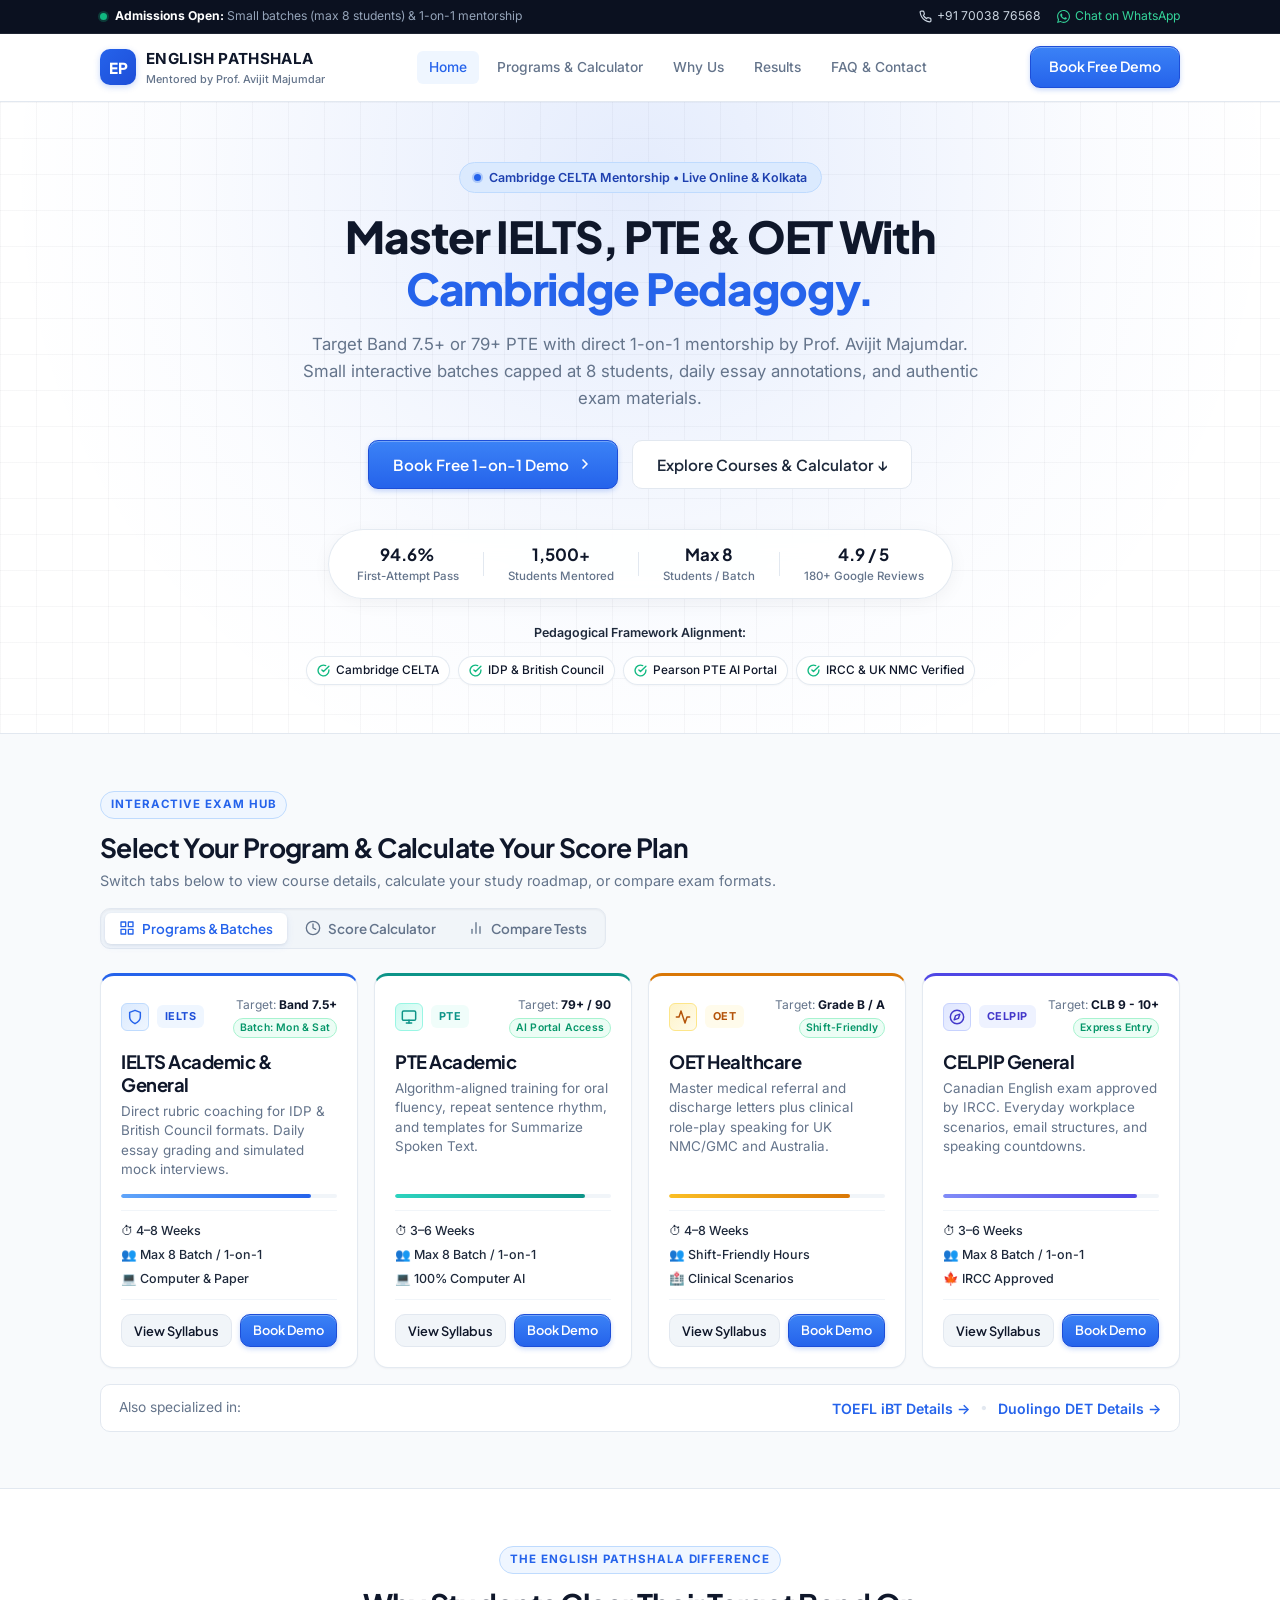
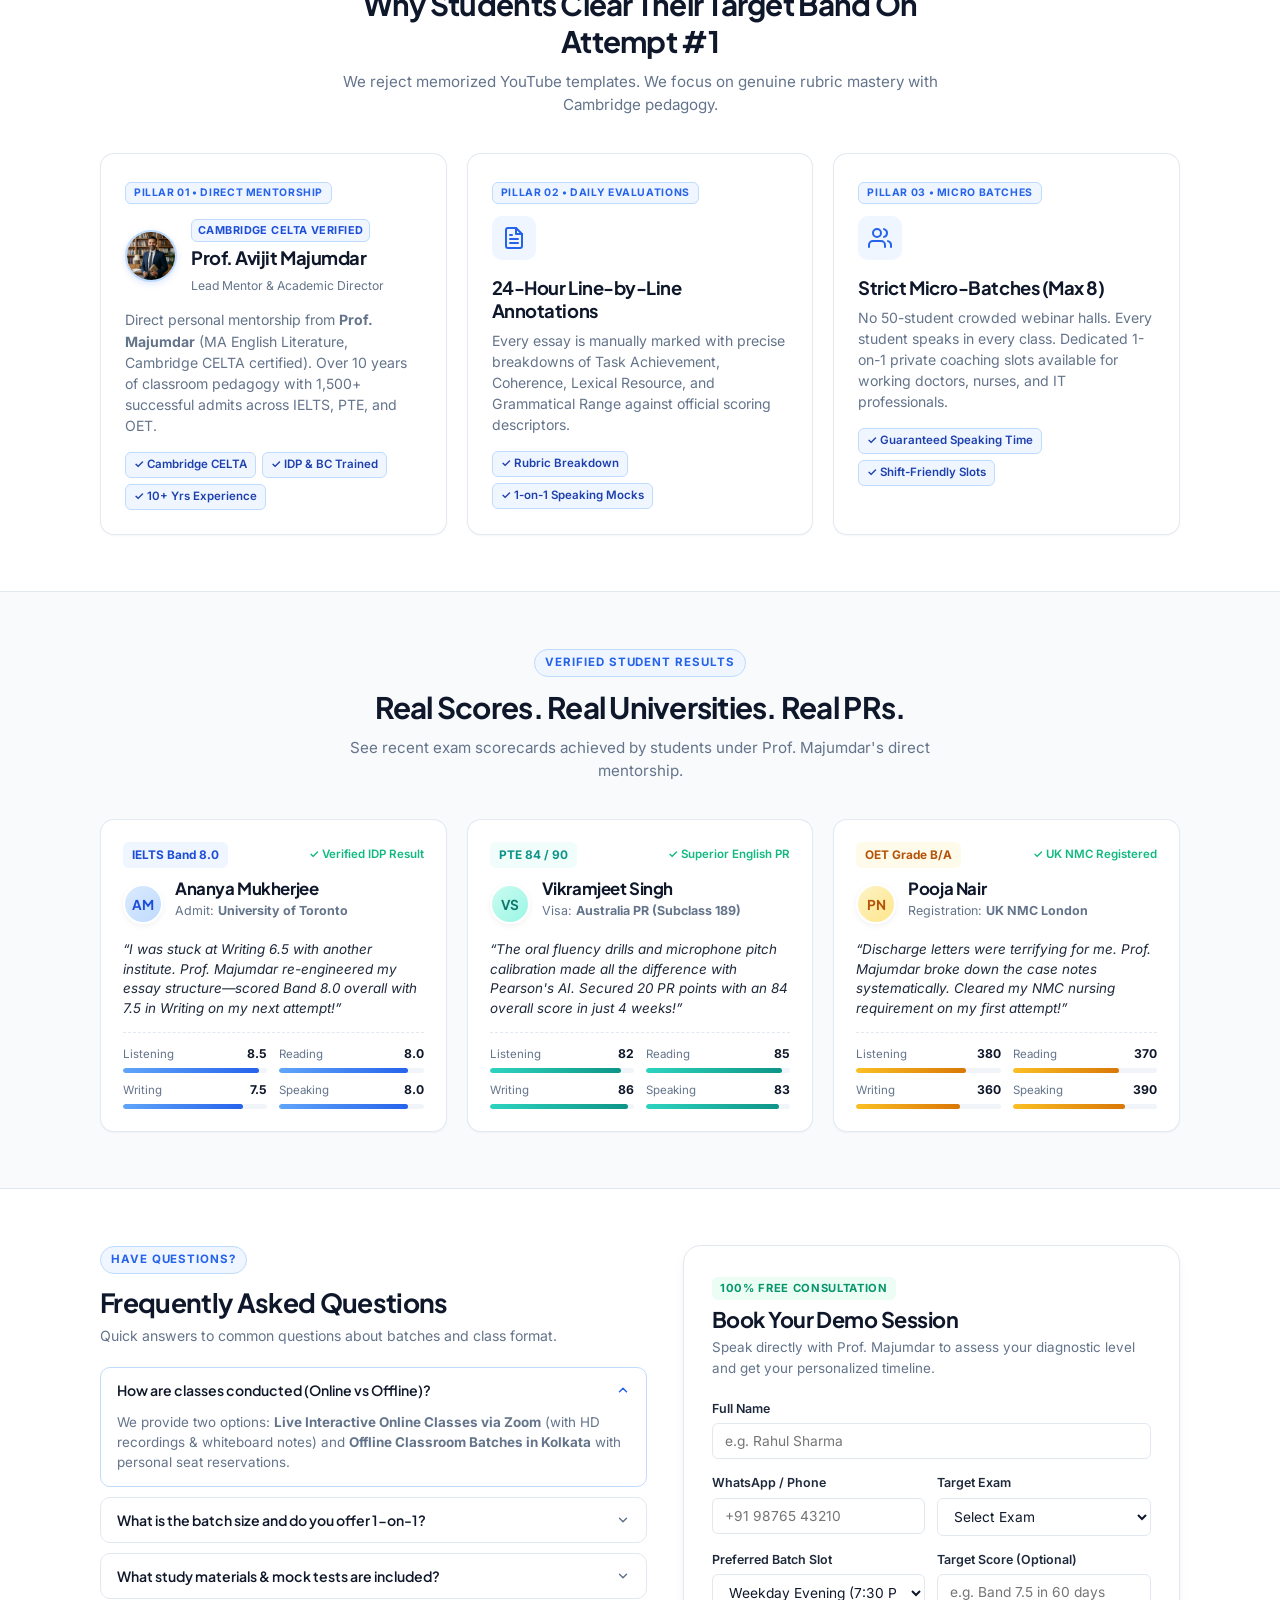
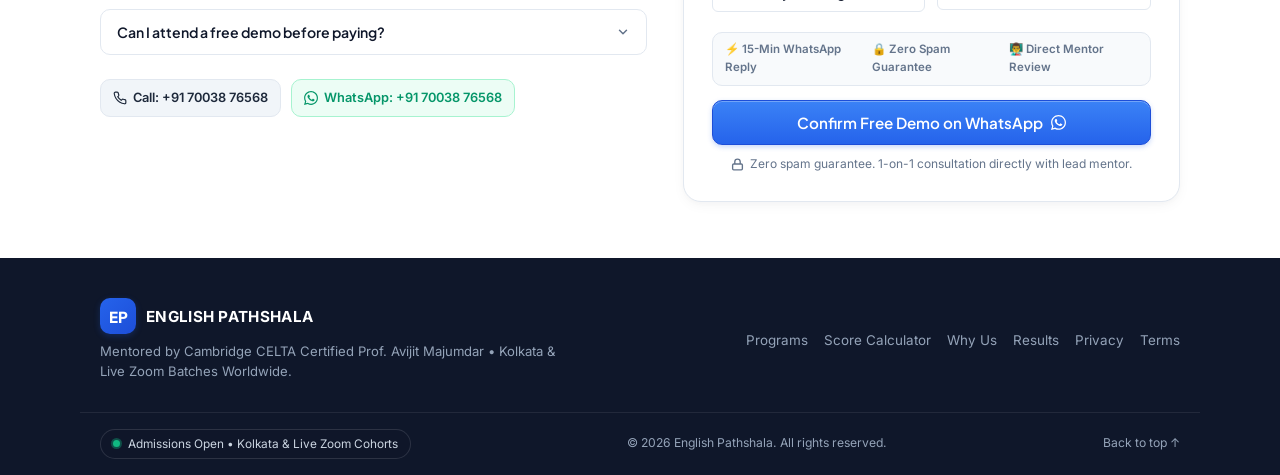
==== commit 15b9fb81: "feat(design): pro developer UI craft with framework accreditation, cohort tags, step badges, verifie" ====
--- a/index.html
+++ b/index.html
@@ -187,6 +187,29 @@
           </div>
         </div>
 
+        <!-- Global Framework Accreditation Strip -->
+        <div class="accreditation-bar">
+          <span class="accred-label">Pedagogical Framework Alignment:</span>
+          <div class="accred-badges">
+            <span class="accred-item">
+              <svg width="13" height="13" viewBox="0 0 24 24" fill="none" stroke="currentColor" stroke-width="2.5" stroke-linecap="round" stroke-linejoin="round" aria-hidden="true"><path d="M22 11.08V12a10 10 0 1 1-5.93-9.14"></path><polyline points="22 4 12 14.01 9 11.01"></polyline></svg>
+              <span>Cambridge CELTA</span>
+            </span>
+            <span class="accred-item">
+              <svg width="13" height="13" viewBox="0 0 24 24" fill="none" stroke="currentColor" stroke-width="2.5" stroke-linecap="round" stroke-linejoin="round" aria-hidden="true"><path d="M22 11.08V12a10 10 0 1 1-5.93-9.14"></path><polyline points="22 4 12 14.01 9 11.01"></polyline></svg>
+              <span>IDP &amp; British Council</span>
+            </span>
+            <span class="accred-item">
+              <svg width="13" height="13" viewBox="0 0 24 24" fill="none" stroke="currentColor" stroke-width="2.5" stroke-linecap="round" stroke-linejoin="round" aria-hidden="true"><path d="M22 11.08V12a10 10 0 1 1-5.93-9.14"></path><polyline points="22 4 12 14.01 9 11.01"></polyline></svg>
+              <span>Pearson PTE AI Portal</span>
+            </span>
+            <span class="accred-item">
+              <svg width="13" height="13" viewBox="0 0 24 24" fill="none" stroke="currentColor" stroke-width="2.5" stroke-linecap="round" stroke-linejoin="round" aria-hidden="true"><path d="M22 11.08V12a10 10 0 1 1-5.93-9.14"></path><polyline points="22 4 12 14.01 9 11.01"></polyline></svg>
+              <span>IRCC &amp; UK NMC Verified</span>
+            </span>
+          </div>
+        </div>
+
       </div>
     </section>
 
@@ -226,7 +249,7 @@
           <div class="courses-compact-grid">
 
             <!-- 1. IELTS -->
-            <article class="course-mini-card">
+            <article class="course-mini-card card-ielts">
               <div class="mini-card-head">
                 <div class="exam-lead-box">
                   <div class="mini-glyph glyph-blue">
@@ -234,7 +257,10 @@
                   </div>
                   <span class="exam-pill pill-blue">IELTS</span>
                 </div>
-                <span class="mini-score">Target: <strong>Band 7.5+</strong></span>
+                <div class="head-score-col">
+                  <span class="mini-score">Target: <strong>Band 7.5+</strong></span>
+                  <span class="cohort-tag">Batch: Mon &amp; Sat</span>
+                </div>
               </div>
               <h3>IELTS Academic &amp; General</h3>
               <p>Direct rubric coaching for IDP &amp; British Council formats. Daily essay grading and simulated mock interviews.</p>
@@ -258,7 +284,7 @@
             </article>
 
             <!-- 2. PTE Academic -->
-            <article class="course-mini-card">
+            <article class="course-mini-card card-pte">
               <div class="mini-card-head">
                 <div class="exam-lead-box">
                   <div class="mini-glyph glyph-teal">
@@ -266,7 +292,10 @@
                   </div>
                   <span class="exam-pill pill-teal">PTE</span>
                 </div>
-                <span class="mini-score">Target: <strong>79+ / 90</strong></span>
+                <div class="head-score-col">
+                  <span class="mini-score">Target: <strong>79+ / 90</strong></span>
+                  <span class="cohort-tag">AI Portal Access</span>
+                </div>
               </div>
               <h3>PTE Academic</h3>
               <p>Algorithm-aligned training for oral fluency, repeat sentence rhythm, and templates for Summarize Spoken Text.</p>
@@ -290,7 +319,7 @@
             </article>
 
             <!-- 3. OET -->
-            <article class="course-mini-card">
+            <article class="course-mini-card card-oet">
               <div class="mini-card-head">
                 <div class="exam-lead-box">
                   <div class="mini-glyph glyph-amber">
@@ -298,7 +327,10 @@
                   </div>
                   <span class="exam-pill pill-amber">OET</span>
                 </div>
-                <span class="mini-score">Target: <strong>Grade B / A</strong></span>
+                <div class="head-score-col">
+                  <span class="mini-score">Target: <strong>Grade B / A</strong></span>
+                  <span class="cohort-tag">Shift-Friendly</span>
+                </div>
               </div>
               <h3>OET Healthcare</h3>
               <p>Master medical referral and discharge letters plus clinical role-play speaking for UK NMC/GMC and Australia.</p>
@@ -322,7 +354,7 @@
             </article>
 
             <!-- 4. CELPIP -->
-            <article class="course-mini-card">
+            <article class="course-mini-card card-celpip">
               <div class="mini-card-head">
                 <div class="exam-lead-box">
                   <div class="mini-glyph glyph-indigo">
@@ -330,7 +362,10 @@
                   </div>
                   <span class="exam-pill pill-indigo">CELPIP</span>
                 </div>
-                <span class="mini-score">Target: <strong>CLB 9 - 10+</strong></span>
+                <div class="head-score-col">
+                  <span class="mini-score">Target: <strong>CLB 9 - 10+</strong></span>
+                  <span class="cohort-tag">Express Entry</span>
+                </div>
               </div>
               <h3>CELPIP General</h3>
               <p>Canadian English exam approved by IRCC. Everyday workplace scenarios, email structures, and speaking countdowns.</p>
@@ -501,6 +536,9 @@
 
           <!-- Pillar 1: Mentor -->
           <div class="why-card why-mentor-card">
+            <div class="why-card-top-tag">
+              <span class="step-badge">PILLAR 01 • DIRECT MENTORSHIP</span>
+            </div>
             <div class="mentor-compact-header">
               <div class="mentor-avatar-wrap">
                 <img src="assets/mentor.jpg" alt="Prof. Avijit Majumdar" class="mentor-avatar-img" onerror="this.style.display='none'; this.nextElementSibling.style.display='flex';" />
@@ -522,6 +560,9 @@
 
           <!-- Pillar 2: Essay & Speaking Feedback -->
           <div class="why-card">
+            <div class="why-card-top-tag">
+              <span class="step-badge">PILLAR 02 • DAILY EVALUATIONS</span>
+            </div>
             <div class="why-icon-wrap">
               <svg width="24" height="24" viewBox="0 0 24 24" fill="none" stroke="currentColor" stroke-width="2" stroke-linecap="round" stroke-linejoin="round" aria-hidden="true"><path d="M14 2H6a2 2 0 0 0-2 2v16a2 2 0 0 0 2 2h12a2 2 0 0 0 2-2V8z"></path><polyline points="14 2 14 8 20 8"></polyline><line x1="16" y1="13" x2="8" y2="13"></line><line x1="16" y1="17" x2="8" y2="17"></line><polyline points="10 9 9 9 8 9"></polyline></svg>
             </div>
@@ -535,6 +576,9 @@
 
           <!-- Pillar 3: Small Batches -->
           <div class="why-card">
+            <div class="why-card-top-tag">
+              <span class="step-badge">PILLAR 03 • MICRO BATCHES</span>
+            </div>
             <div class="why-icon-wrap">
               <svg width="24" height="24" viewBox="0 0 24 24" fill="none" stroke="currentColor" stroke-width="2" stroke-linecap="round" stroke-linejoin="round" aria-hidden="true"><path d="M17 21v-2a4 4 0 0 0-4-4H5a4 4 0 0 0-4 4v2"></path><circle cx="9" cy="7" r="4"></circle><path d="M23 21v-2a4 4 0 0 0-3-3.87"></path><path d="M16 3.13a4 4 0 0 1 0 7.75"></path></svg>
             </div>
@@ -569,8 +613,13 @@
               <div class="res-badge tag-blue">IELTS Band 8.0</div>
               <span class="res-date">✓ Verified IDP Result</span>
             </div>
-            <h3>Ananya Mukherjee</h3>
-            <p class="res-target">Admit: <strong>University of Toronto</strong></p>
+            <div class="res-profile-wrap">
+              <div class="res-avatar avatar-blue">AM</div>
+              <div>
+                <h3>Ananya Mukherjee</h3>
+                <p class="res-target">Admit: <strong>University of Toronto</strong></p>
+              </div>
+            </div>
             <p class="res-quote">“I was stuck at Writing 6.5 with another institute. Prof. Majumdar re-engineered my essay structure—scored Band 8.0 overall with 7.5 in Writing on my next attempt!”</p>
             <div class="res-meters-grid">
               <div class="res-meter-item">
@@ -598,8 +647,13 @@
               <div class="res-badge tag-teal">PTE 84 / 90</div>
               <span class="res-date">✓ Superior English PR</span>
             </div>
-            <h3>Vikramjeet Singh</h3>
-            <p class="res-target">Visa: <strong>Australia PR (Subclass 189)</strong></p>
+            <div class="res-profile-wrap">
+              <div class="res-avatar avatar-teal">VS</div>
+              <div>
+                <h3>Vikramjeet Singh</h3>
+                <p class="res-target">Visa: <strong>Australia PR (Subclass 189)</strong></p>
+              </div>
+            </div>
             <p class="res-quote">“The oral fluency drills and microphone pitch calibration made all the difference with Pearson's AI. Secured 20 PR points with an 84 overall score in just 4 weeks!”</p>
             <div class="res-meters-grid">
               <div class="res-meter-item">
@@ -627,8 +681,13 @@
               <div class="res-badge tag-amber">OET Grade B/A</div>
               <span class="res-date">✓ UK NMC Registered</span>
             </div>
-            <h3>Pooja Nair</h3>
-            <p class="res-target">Registration: <strong>UK NMC London</strong></p>
+            <div class="res-profile-wrap">
+              <div class="res-avatar avatar-amber">PN</div>
+              <div>
+                <h3>Pooja Nair</h3>
+                <p class="res-target">Registration: <strong>UK NMC London</strong></p>
+              </div>
+            </div>
             <p class="res-quote">“Discharge letters were terrifying for me. Prof. Majumdar broke down the case notes systematically. Cleared my NMC nursing requirement on my first attempt!”</p>
             <div class="res-meters-grid">
               <div class="res-meter-item">
@@ -787,6 +846,12 @@
                 </div>
               </div>
 
+              <div class="form-trust-badges">
+                <span class="trust-micro">⚡ 15-Min WhatsApp Reply</span>
+                <span class="trust-micro">🔒 Zero Spam Guarantee</span>
+                <span class="trust-micro">👨‍🏫 Direct Mentor Review</span>
+              </div>
+
               <button type="submit" class="btn btn-primary btn-block btn-lg">
                 <span>Confirm Free Demo on WhatsApp</span>
                 <svg width="15" height="15" viewBox="0 0 24 24" fill="currentColor" aria-hidden="true"><path d="M.057 24l1.687-6.163c-1.041-1.804-1.588-3.849-1.587-5.946.003-6.556 5.338-11.891 11.893-11.891 3.181.001 6.167 1.24 8.413 3.488 2.245 2.248 3.481 5.236 3.48 8.414-.003 6.557-5.338 11.892-11.893 11.892-1.99-.001-3.951-.5-5.688-1.448l-6.305 1.654zm6.597-3.807c1.676.995 3.276 1.591 5.392 1.592 5.448 0 9.886-4.434 9.889-9.885.002-5.462-4.415-9.89-9.881-9.892-5.452 0-9.887 4.434-9.889 9.884-.001 2.225.651 3.891 1.746 5.634l-.999 3.648 3.742-.981zm11.387-5.464c-.074-.124-.272-.198-.57-.347-.297-.149-1.758-.868-2.031-.967-.272-.099-.47-.149-.669.149-.198.297-.768.967-.941 1.165-.173.198-.347.223-.644.074-.297-.149-1.255-.462-2.39-1.475-.883-.788-1.48-1.761-1.653-2.059-.173-.297-.018-.458.13-.606.134-.133.297-.347.446-.521.151-.172.2-.296.3-.495.099-.198.05-.372-.025-.521-.075-.148-.669-1.611-.916-2.206-.242-.579-.487-.501-.669-.51l-.57-.01c-.198 0-.52.074-.792.372s-1.04 1.016-1.04 2.479 1.065 2.876 1.213 3.074c.149.198 2.095 3.2 5.076 4.487.709.306 1.263.489 1.694.626.712.226 1.36.194 1.872.118.571-.085 1.758-.719 2.006-1.413.248-.695.248-1.29.173-1.414z"/></svg>
@@ -829,6 +894,10 @@
 
     <div class="footer-bottom-bar">
       <div class="container footer-bar-flex">
+        <div class="footer-status-pill">
+          <span class="status-beacon"></span>
+          <span>Admissions Open • Kolkata &amp; Live Zoom Cohorts</span>
+        </div>
         <span>© 2026 English Pathshala. All rights reserved.</span>
         <a href="#home">Back to top ↑</a>
       </div>
--- a/style.css
+++ b/style.css
@@ -79,6 +79,29 @@
 
 body.modal-open {
   overflow: hidden;
+}
+
+/* Smooth Scrollbar & Selection */
+::selection {
+  background-color: #dbeafe;
+  color: #1e40af;
+}
+
+::-webkit-scrollbar {
+  width: 8px;
+}
+
+::-webkit-scrollbar-track {
+  background: #f8fafc;
+}
+
+::-webkit-scrollbar-thumb {
+  background: #cbd5e1;
+  border-radius: var(--radius-pill);
+}
+
+::-webkit-scrollbar-thumb:hover {
+  background: #94a3b8;
 }
 
 h1, h2, h3, h4 {
@@ -542,6 +565,51 @@
   background-color: var(--border);
 }
 
+/* Global Framework Accreditation Strip */
+.accreditation-bar {
+  display: flex;
+  align-items: center;
+  justify-content: center;
+  gap: 14px;
+  margin-top: 24px;
+  flex-wrap: wrap;
+  font-size: 0.78rem;
+  color: var(--text-muted);
+}
+
+.accred-label {
+  font-weight: 600;
+  color: var(--navy-slate);
+}
+
+.accred-badges {
+  display: flex;
+  align-items: center;
+  gap: 8px;
+  flex-wrap: wrap;
+  justify-content: center;
+}
+
+.accred-item {
+  display: inline-flex;
+  align-items: center;
+  gap: 6px;
+  background: rgba(255, 255, 255, 0.85);
+  border: 1px solid rgba(226, 232, 240, 0.9);
+  padding: 4px 10px;
+  border-radius: var(--radius-pill);
+  font-weight: 500;
+  font-size: 0.74rem;
+  color: var(--navy-dark);
+  box-shadow: 0 1px 2px rgba(15, 23, 42, 0.03);
+  backdrop-filter: blur(8px);
+}
+
+.accred-item svg {
+  color: #10b981;
+  flex-shrink: 0;
+}
+
 /* ================= THE UNIFIED INTERACTIVE EXAM HUB ================= */
 .hub-header {
   display: flex;
@@ -703,6 +771,31 @@
 .pill-teal { background-color: var(--tag-teal-bg); color: var(--tag-teal-text); }
 .pill-amber { background-color: var(--tag-amber-bg); color: var(--tag-amber-text); }
 .pill-indigo { background-color: var(--tag-indigo-bg); color: var(--tag-indigo-text); }
+
+/* Course Card Top Accents & Cohort Tags */
+.card-ielts { border-top: 3px solid #2563eb; }
+.card-pte { border-top: 3px solid #0d9488; }
+.card-oet { border-top: 3px solid #d97706; }
+.card-celpip { border-top: 3px solid #4f46e5; }
+
+.head-score-col {
+  display: flex;
+  flex-direction: column;
+  align-items: flex-end;
+  gap: 3px;
+}
+
+.cohort-tag {
+  font-size: 0.65rem;
+  font-weight: 600;
+  color: #059669;
+  background-color: #ecfdf5;
+  border: 1px solid #a7f3d0;
+  padding: 1px 6px;
+  border-radius: var(--radius-pill);
+  letter-spacing: 0.02em;
+  white-space: nowrap;
+}
 
 .mini-score-meter {
   height: 4px;
@@ -974,6 +1067,23 @@
   transform: translateY(-3px);
   box-shadow: 0 12px 28px -4px rgba(37, 99, 235, 0.1), 0 4px 10px -2px rgba(15, 23, 42, 0.03);
   border-color: #bfdbfe;
+}
+
+.why-card-top-tag {
+  margin-bottom: 12px;
+}
+
+.step-badge {
+  display: inline-block;
+  font-size: 0.65rem;
+  font-weight: 700;
+  letter-spacing: 0.06em;
+  text-transform: uppercase;
+  color: var(--primary);
+  background-color: var(--primary-light);
+  border: 1px solid var(--primary-border);
+  padding: 2px 8px;
+  border-radius: var(--radius-sm);
 }
 
 .why-icon-wrap {
@@ -1128,6 +1238,46 @@
   margin-bottom: 2px;
 }
 
+/* Student Profile Avatar Chip */
+.res-profile-wrap {
+  display: flex;
+  align-items: center;
+  gap: 12px;
+  margin-bottom: 10px;
+}
+
+.res-avatar {
+  width: 40px;
+  height: 40px;
+  border-radius: 50%;
+  display: flex;
+  align-items: center;
+  justify-content: center;
+  font-family: var(--font-heading);
+  font-weight: 700;
+  font-size: 0.85rem;
+  flex-shrink: 0;
+  box-shadow: 0 2px 6px rgba(0, 0, 0, 0.06);
+}
+
+.avatar-blue {
+  background: linear-gradient(135deg, #dbeafe 0%, #bfdbfe 100%);
+  color: #1d4ed8;
+  border: 2px solid #ffffff;
+}
+
+.avatar-teal {
+  background: linear-gradient(135deg, #ccfbf1 0%, #99f6e4 100%);
+  color: #0f766e;
+  border: 2px solid #ffffff;
+}
+
+.avatar-amber {
+  background: linear-gradient(135deg, #fef3c7 0%, #fde68a 100%);
+  color: #b45309;
+  border: 2px solid #ffffff;
+}
+
 .res-target {
   font-size: 0.78rem;
   color: var(--text-muted);
@@ -1402,6 +1552,28 @@
   gap: 12px;
 }
 
+.form-trust-badges {
+  display: flex;
+  align-items: center;
+  justify-content: space-between;
+  gap: 8px;
+  margin-top: 6px;
+  margin-bottom: 14px;
+  padding: 8px 12px;
+  background-color: var(--bg-light);
+  border: 1px solid var(--border);
+  border-radius: var(--radius-md);
+  font-size: 0.72rem;
+  color: var(--text-muted);
+  font-weight: 600;
+}
+
+.trust-micro {
+  display: inline-flex;
+  align-items: center;
+  gap: 4px;
+}
+
 .form-guarantee-note {
   display: flex;
   align-items: center;
@@ -1472,6 +1644,29 @@
   display: flex;
   align-items: center;
   justify-content: space-between;
+  gap: 16px;
+  flex-wrap: wrap;
+}
+
+.footer-status-pill {
+  display: inline-flex;
+  align-items: center;
+  gap: 8px;
+  background: rgba(15, 23, 42, 0.6);
+  border: 1px solid rgba(255, 255, 255, 0.12);
+  padding: 5px 12px;
+  border-radius: var(--radius-pill);
+  font-size: 0.74rem;
+  color: #cbd5e1;
+}
+
+.status-beacon {
+  width: 7px;
+  height: 7px;
+  border-radius: 50%;
+  background-color: #10b981;
+  box-shadow: 0 0 0 2px rgba(16, 185, 129, 0.35);
+  animation: pulseDot 2s infinite;
 }
 
 /* ================= STICKY MOBILE ACTION BAR ================= */
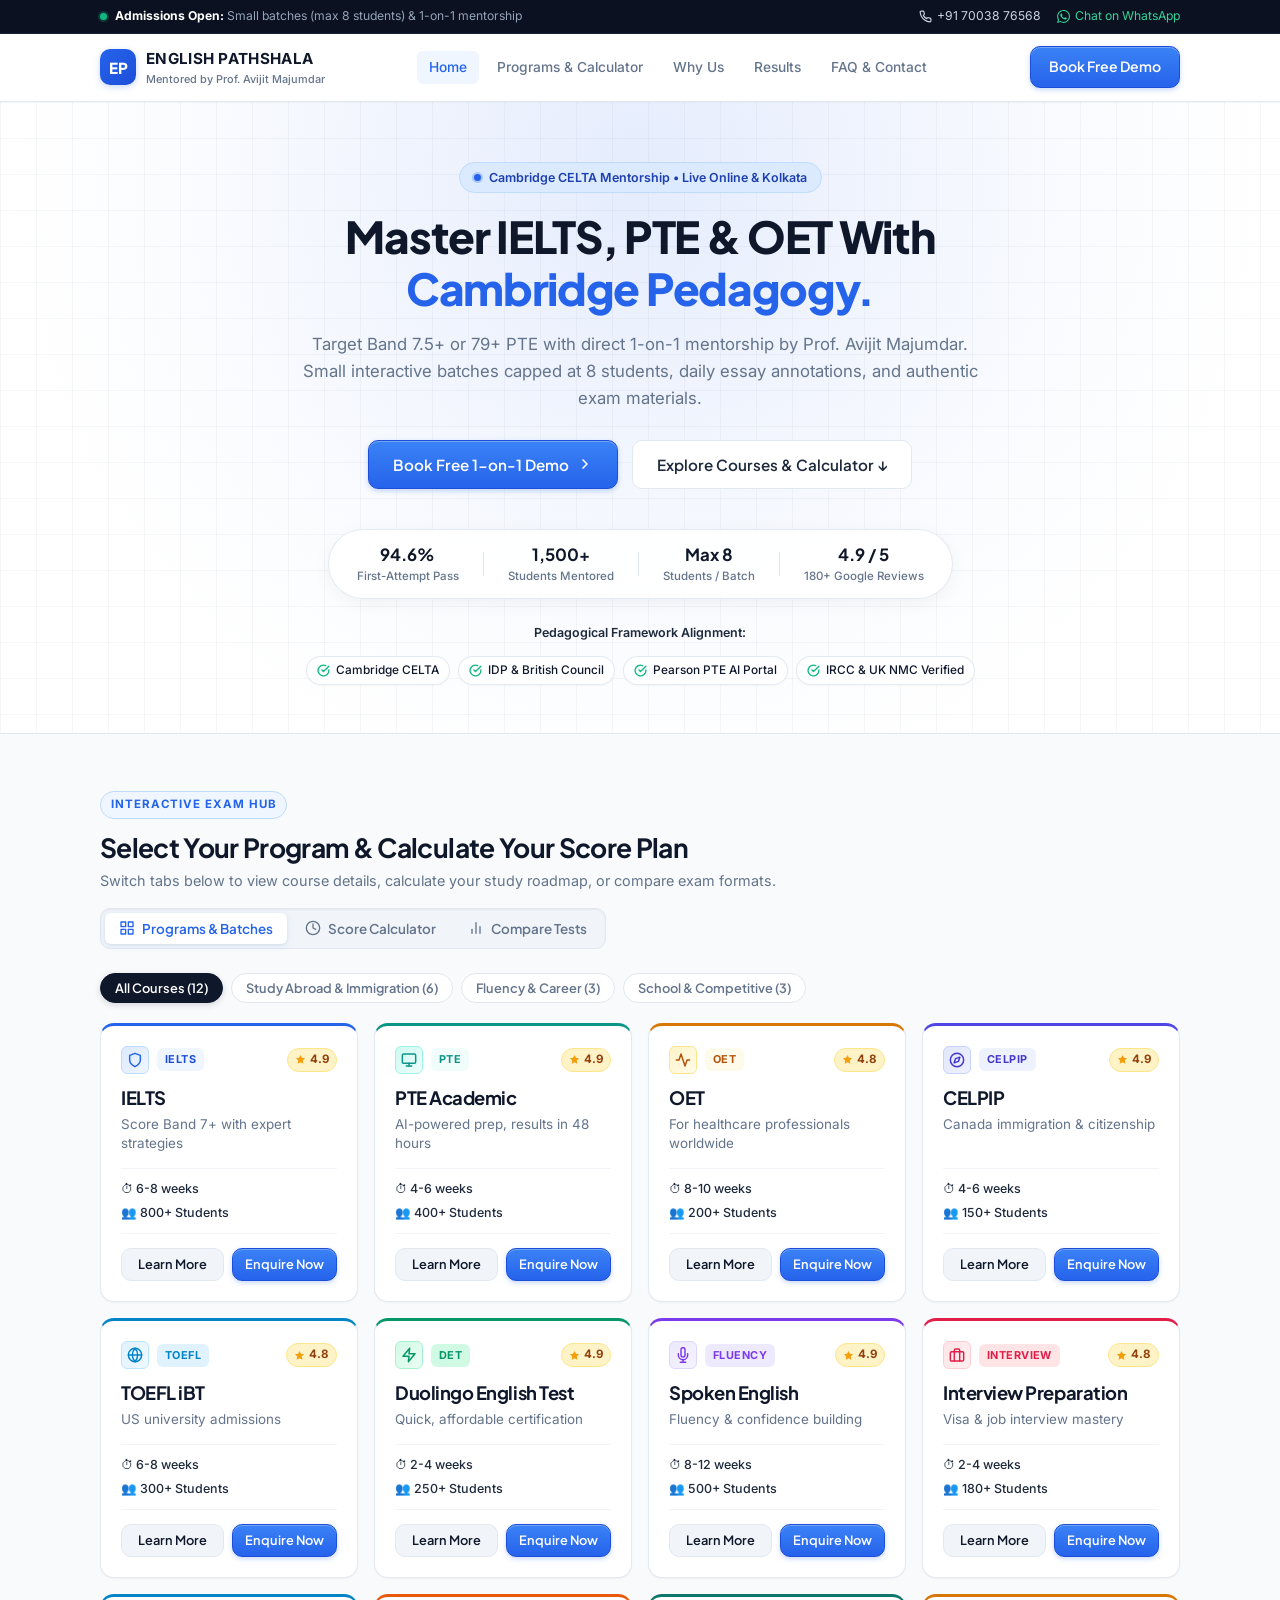
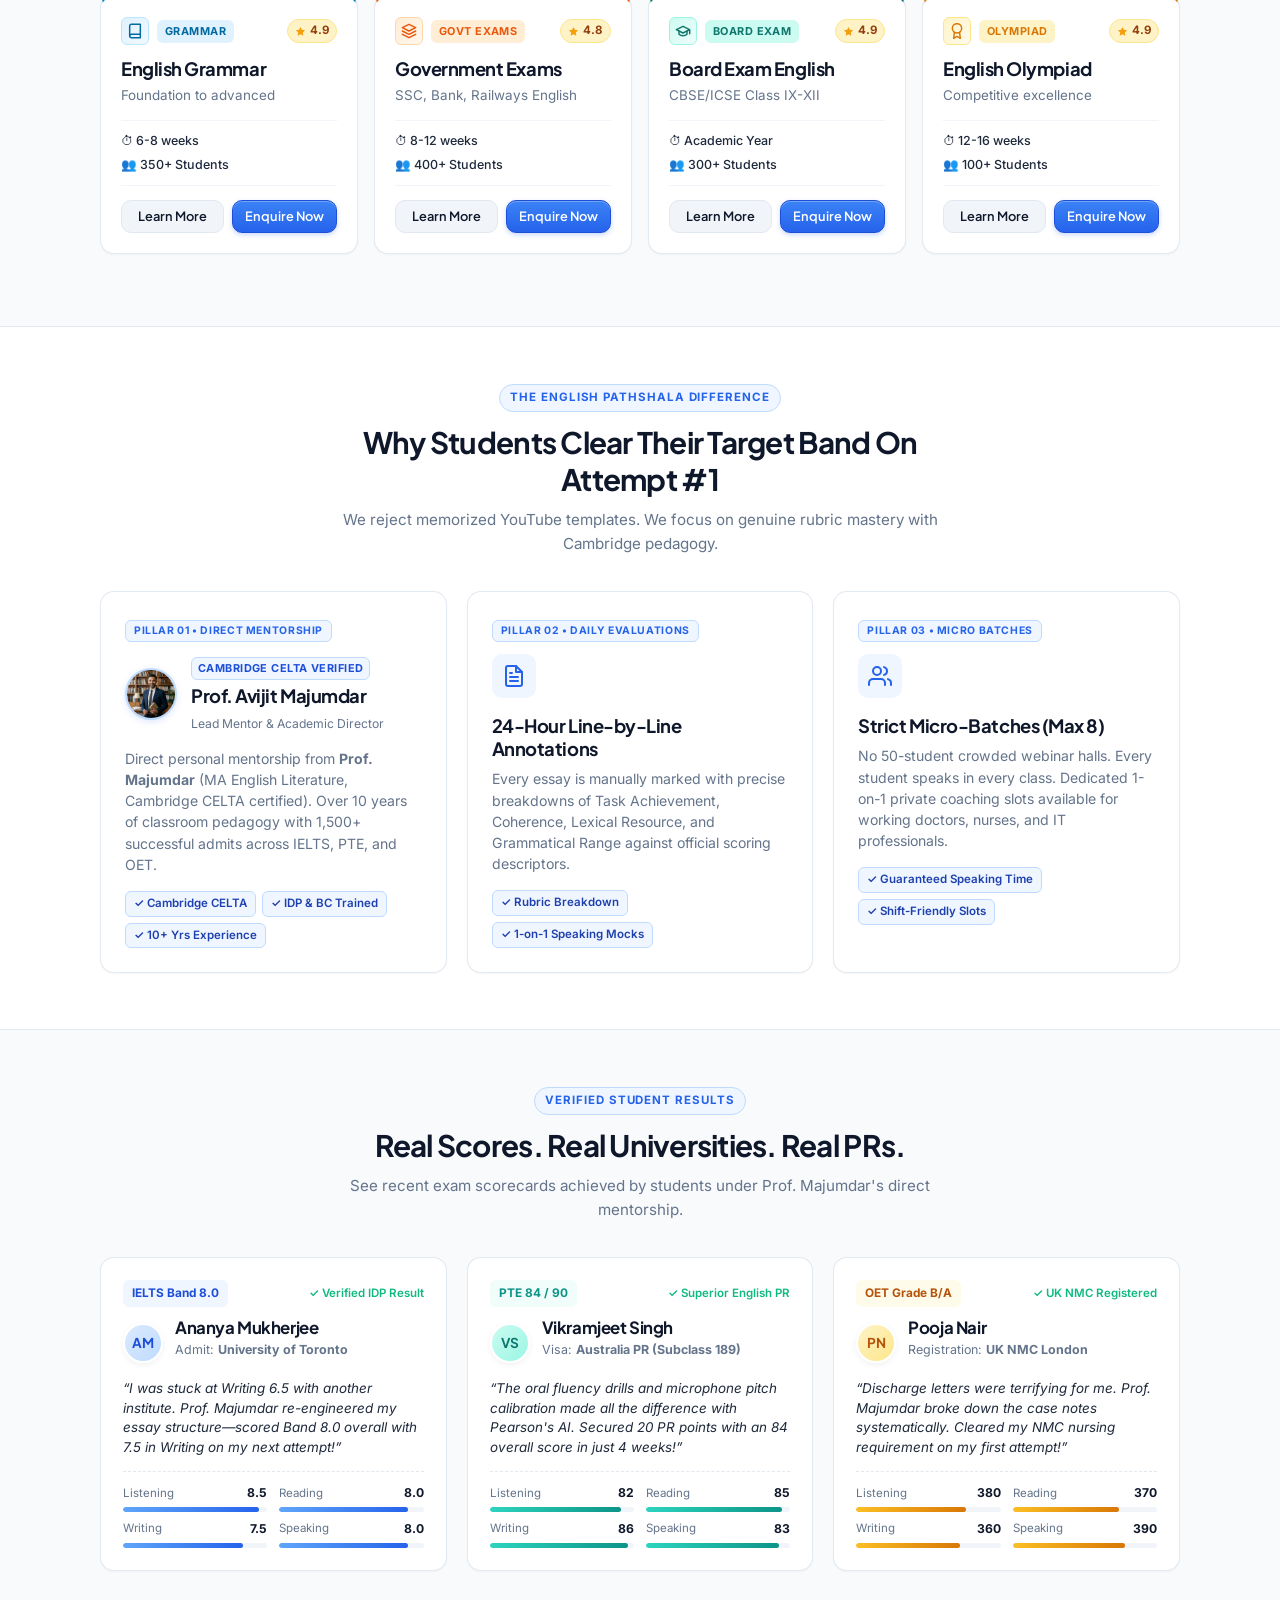
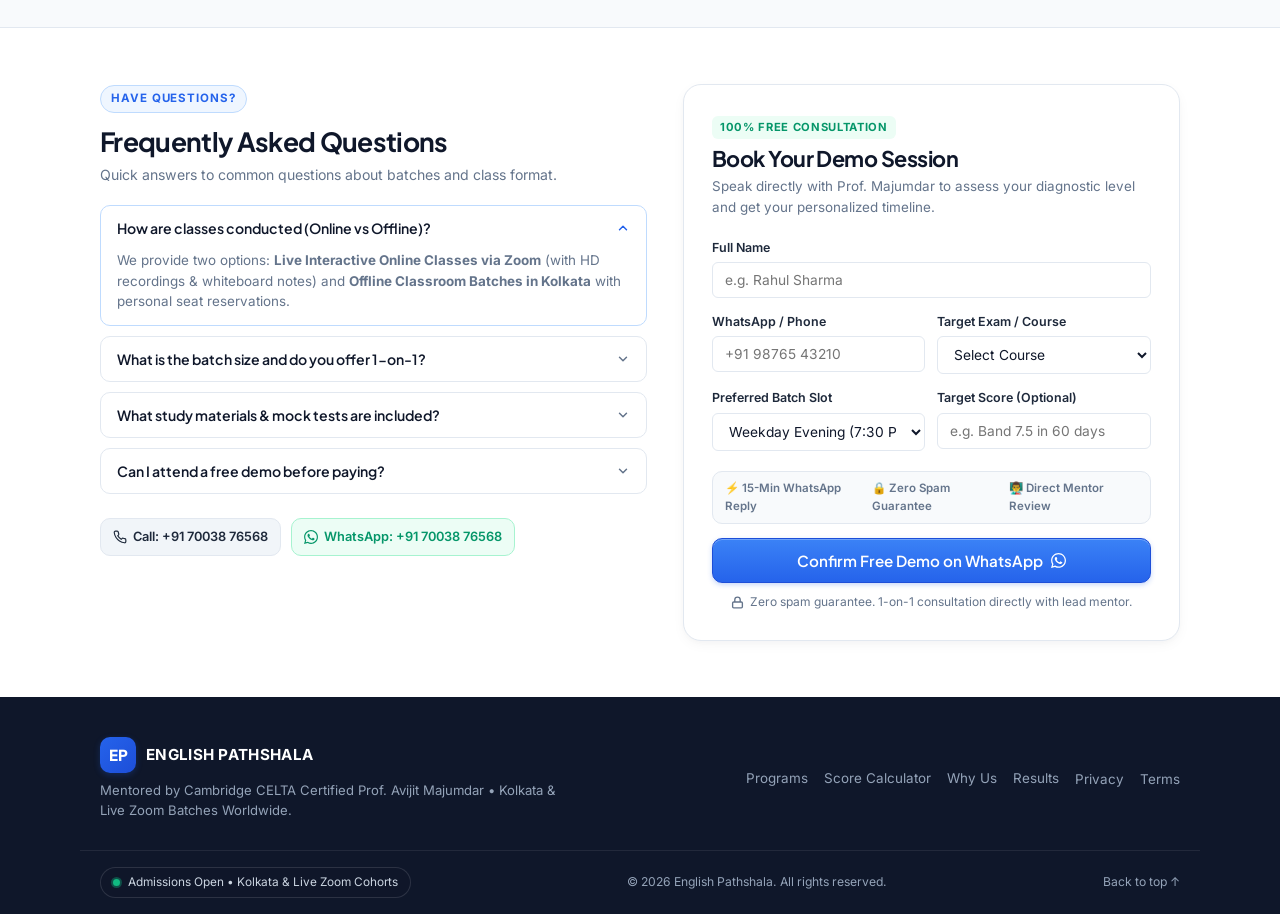
==== commit fb9b5991: "feat(courses): add complete 12-course catalog with star ratings, duration/student metrics, Learn Mor" ====
--- a/index.html
+++ b/index.html
@@ -243,13 +243,21 @@
           </div>
         </div>
 
-        <!-- TAB VIEW 1: PROGRAMS (CLEAN 4-CARD GRID) -->
+        <!-- TAB VIEW 1: PROGRAMS (COMPLETE 12-COURSE CATALOG WITH CATEGORY FILTER) -->
         <div class="hub-view active" id="viewPrograms" role="tabpanel" aria-labelledby="tabProgramsBtn">
           
+          <!-- Category Filter Bar -->
+          <div class="course-filter-bar" role="tablist" aria-label="Course categories">
+            <button type="button" class="filter-pill active" data-filter="all">All Courses (12)</button>
+            <button type="button" class="filter-pill" data-filter="abroad">Study Abroad &amp; Immigration (6)</button>
+            <button type="button" class="filter-pill" data-filter="career">Fluency &amp; Career (3)</button>
+            <button type="button" class="filter-pill" data-filter="academic">School &amp; Competitive (3)</button>
+          </div>
+
           <div class="courses-compact-grid">
 
             <!-- 1. IELTS -->
-            <article class="course-mini-card card-ielts">
+            <article class="course-mini-card card-ielts" data-category="abroad">
               <div class="mini-card-head">
                 <div class="exam-lead-box">
                   <div class="mini-glyph glyph-blue">
@@ -257,34 +265,29 @@
                   </div>
                   <span class="exam-pill pill-blue">IELTS</span>
                 </div>
-                <div class="head-score-col">
-                  <span class="mini-score">Target: <strong>Band 7.5+</strong></span>
-                  <span class="cohort-tag">Batch: Mon &amp; Sat</span>
-                </div>
-              </div>
-              <h3>IELTS Academic &amp; General</h3>
-              <p>Direct rubric coaching for IDP &amp; British Council formats. Daily essay grading and simulated mock interviews.</p>
-              <div class="mini-score-meter"><div class="mini-meter-fill fill-blue" style="width: 88%;"></div></div>
+                <span class="rating-badge"><svg width="11" height="11" viewBox="0 0 24 24" fill="currentColor" aria-hidden="true"><polygon points="12 2 15.09 8.26 22 9.27 17 14.14 18.18 21.02 12 17.77 5.82 21.02 7 14.14 2 9.27 8.91 8.26 12 2"></polygon></svg> 4.9</span>
+              </div>
+              <h3>IELTS</h3>
+              <p class="course-subtitle">Score Band 7+ with expert strategies</p>
               <div class="mini-specs">
-                <span>⏱ 4–8 Weeks</span>
-                <span>👥 Max 8 Batch / 1-on-1</span>
-                <span>💻 Computer &amp; Paper</span>
+                <span>⏱ 6-8 weeks</span>
+                <span>👥 800+ Students</span>
               </div>
               <div class="mini-card-actions">
                 <button class="btn btn-secondary btn-sm course-btn" type="button"
                   data-course="IELTS"
-                  data-score="Band 7.5 - 8.5"
-                  data-duration="4 - 8 Weeks"
+                  data-score="Band 7.0 - 8.5+"
+                  data-duration="6 - 8 Weeks"
                   data-acceptance="Universities &amp; Immigration across UK, Canada, Australia, USA, and New Zealand."
                   data-features="Full 4-skill coverage (Listening, Reading, Writing, Speaking)|Daily 1-on-1 essay grading with annotated grammar &amp; band breakdown|One-on-one mock speaking interviews under real test conditions|Official Cambridge practice test banks (Books 1–19) included">
-                  View Syllabus
-                </button>
-                <a href="#contact" class="btn btn-primary btn-sm enroll-link" data-course-fill="IELTS Academic">Book Demo</a>
+                  Learn More
+                </button>
+                <a href="#contact" class="btn btn-primary btn-sm enroll-link" data-course-fill="IELTS">Enquire Now</a>
               </div>
             </article>
 
             <!-- 2. PTE Academic -->
-            <article class="course-mini-card card-pte">
+            <article class="course-mini-card card-pte" data-category="abroad">
               <div class="mini-card-head">
                 <div class="exam-lead-box">
                   <div class="mini-glyph glyph-teal">
@@ -292,34 +295,29 @@
                   </div>
                   <span class="exam-pill pill-teal">PTE</span>
                 </div>
-                <div class="head-score-col">
-                  <span class="mini-score">Target: <strong>79+ / 90</strong></span>
-                  <span class="cohort-tag">AI Portal Access</span>
-                </div>
+                <span class="rating-badge"><svg width="11" height="11" viewBox="0 0 24 24" fill="currentColor" aria-hidden="true"><polygon points="12 2 15.09 8.26 22 9.27 17 14.14 18.18 21.02 12 17.77 5.82 21.02 7 14.14 2 9.27 8.91 8.26 12 2"></polygon></svg> 4.9</span>
               </div>
               <h3>PTE Academic</h3>
-              <p>Algorithm-aligned training for oral fluency, repeat sentence rhythm, and templates for Summarize Spoken Text.</p>
-              <div class="mini-score-meter"><div class="mini-meter-fill fill-teal" style="width: 88%;"></div></div>
+              <p class="course-subtitle">AI-powered prep, results in 48 hours</p>
               <div class="mini-specs">
-                <span>⏱ 3–6 Weeks</span>
-                <span>👥 Max 8 Batch / 1-on-1</span>
-                <span>💻 100% Computer AI</span>
+                <span>⏱ 4-6 weeks</span>
+                <span>👥 400+ Students</span>
               </div>
               <div class="mini-card-actions">
                 <button class="btn btn-secondary btn-sm course-btn" type="button"
                   data-course="PTE Academic"
                   data-score="79+ / 90 (Superior English)"
-                  data-duration="3 - 6 Weeks"
+                  data-duration="4 - 6 Weeks"
                   data-acceptance="100% accepted for Australia PR (20 points), New Zealand PR, and UK study visas."
-                  data-features="Pearson AI algorithm scoring mechanics (Oral Fluency &amp; Pronunciation)|High-frequency repeat question sets from real recent exam administrations|Templates for Describe Image, Retell Lecture &amp; Write Essay|Microphone technique, headset pitch calibration, and mock software">
-                  View Syllabus
-                </button>
-                <a href="#contact" class="btn btn-primary btn-sm enroll-link" data-course-fill="PTE Academic">Book Demo</a>
+                  data-features="Pearson AI algorithm scoring mechanics (Oral Fluency &amp; Pronunciation)|High-frequency repeat question sets from real recent exam administrations|Templates for Describe Image, Retell Lecture &amp; Write Essay|Microphone technique, headset pitch calibration, and AI mock portal">
+                  Learn More
+                </button>
+                <a href="#contact" class="btn btn-primary btn-sm enroll-link" data-course-fill="PTE Academic">Enquire Now</a>
               </div>
             </article>
 
             <!-- 3. OET -->
-            <article class="course-mini-card card-oet">
+            <article class="course-mini-card card-oet" data-category="abroad">
               <div class="mini-card-head">
                 <div class="exam-lead-box">
                   <div class="mini-glyph glyph-amber">
@@ -327,34 +325,29 @@
                   </div>
                   <span class="exam-pill pill-amber">OET</span>
                 </div>
-                <div class="head-score-col">
-                  <span class="mini-score">Target: <strong>Grade B / A</strong></span>
-                  <span class="cohort-tag">Shift-Friendly</span>
-                </div>
-              </div>
-              <h3>OET Healthcare</h3>
-              <p>Master medical referral and discharge letters plus clinical role-play speaking for UK NMC/GMC and Australia.</p>
-              <div class="mini-score-meter"><div class="mini-meter-fill fill-amber" style="width: 84%;"></div></div>
+                <span class="rating-badge"><svg width="11" height="11" viewBox="0 0 24 24" fill="currentColor" aria-hidden="true"><polygon points="12 2 15.09 8.26 22 9.27 17 14.14 18.18 21.02 12 17.77 5.82 21.02 7 14.14 2 9.27 8.91 8.26 12 2"></polygon></svg> 4.8</span>
+              </div>
+              <h3>OET</h3>
+              <p class="course-subtitle">For healthcare professionals worldwide</p>
               <div class="mini-specs">
-                <span>⏱ 4–8 Weeks</span>
-                <span>👥 Shift-Friendly Hours</span>
-                <span>🏥 Clinical Scenarios</span>
+                <span>⏱ 8-10 weeks</span>
+                <span>👥 200+ Students</span>
               </div>
               <div class="mini-card-actions">
                 <button class="btn btn-secondary btn-sm course-btn" type="button"
-                  data-course="OET"
+                  data-course="OET Healthcare"
                   data-score="Grade B (350+) or Grade A"
-                  data-duration="4 - 8 Weeks"
+                  data-duration="8 - 10 Weeks"
                   data-acceptance="Recognized by UK NMC, GMC, Irish Nursing Board, and Australian Medical Board."
                   data-features="Step-by-step case notes selection for flawless referral and discharge letters|Doctor-patient &amp; Nurse-patient clinical consultation speaking drills|Medical listening extracts with real hospital accents and clinical jargon|Late evening &amp; weekend batches scheduled around hospital shift duties">
-                  View Syllabus
-                </button>
-                <a href="#contact" class="btn btn-primary btn-sm enroll-link" data-course-fill="OET Healthcare">Book Demo</a>
+                  Learn More
+                </button>
+                <a href="#contact" class="btn btn-primary btn-sm enroll-link" data-course-fill="OET Healthcare">Enquire Now</a>
               </div>
             </article>
 
             <!-- 4. CELPIP -->
-            <article class="course-mini-card card-celpip">
+            <article class="course-mini-card card-celpip" data-category="abroad">
               <div class="mini-card-head">
                 <div class="exam-lead-box">
                   <div class="mini-glyph glyph-indigo">
@@ -362,56 +355,267 @@
                   </div>
                   <span class="exam-pill pill-indigo">CELPIP</span>
                 </div>
-                <div class="head-score-col">
-                  <span class="mini-score">Target: <strong>CLB 9 - 10+</strong></span>
-                  <span class="cohort-tag">Express Entry</span>
-                </div>
-              </div>
-              <h3>CELPIP General</h3>
-              <p>Canadian English exam approved by IRCC. Everyday workplace scenarios, email structures, and speaking countdowns.</p>
-              <div class="mini-score-meter"><div class="mini-meter-fill fill-indigo" style="width: 90%;"></div></div>
+                <span class="rating-badge"><svg width="11" height="11" viewBox="0 0 24 24" fill="currentColor" aria-hidden="true"><polygon points="12 2 15.09 8.26 22 9.27 17 14.14 18.18 21.02 12 17.77 5.82 21.02 7 14.14 2 9.27 8.91 8.26 12 2"></polygon></svg> 4.9</span>
+              </div>
+              <h3>CELPIP</h3>
+              <p class="course-subtitle">Canada immigration &amp; citizenship</p>
               <div class="mini-specs">
-                <span>⏱ 3–6 Weeks</span>
-                <span>👥 Max 8 Batch / 1-on-1</span>
-                <span>🍁 IRCC Approved</span>
+                <span>⏱ 4-6 weeks</span>
+                <span>👥 150+ Students</span>
               </div>
               <div class="mini-card-actions">
                 <button class="btn btn-secondary btn-sm course-btn" type="button"
-                  data-course="CELPIP"
+                  data-course="CELPIP General"
                   data-score="CLB 9+ (Maximum CRS Points)"
-                  data-duration="3 - 6 Weeks"
+                  data-duration="4 - 6 Weeks"
                   data-acceptance="Approved by Immigration, Refugees and Citizenship Canada (IRCC) for Express Entry."
                   data-features="Step-by-step formal &amp; informal email structures for Task 1|8 speaking task drill sets practiced under strict onscreen countdown timers|Canadian idiom, pronunciation, and workplace vocabulary mastery|Full computer mock exams on identical test interface">
-                  View Syllabus
-                </button>
-                <a href="#contact" class="btn btn-primary btn-sm enroll-link" data-course-fill="CELPIP General">Book Demo</a>
+                  Learn More
+                </button>
+                <a href="#contact" class="btn btn-primary btn-sm enroll-link" data-course-fill="CELPIP General">Enquire Now</a>
               </div>
             </article>
 
-          </div>
-
-          <!-- Secondary Programs Expand Row -->
-          <div class="secondary-programs-bar">
-            <span>Also specialized in:</span>
-            <div class="secondary-buttons">
-              <button type="button" class="course-btn link-inline"
-                data-course="TOEFL iBT"
-                data-score="100+ / 120"
-                data-duration="4 - 8 Weeks"
-                data-acceptance="Accepted by 11,500+ universities worldwide including Ivy League, US, Canada, and Europe."
-                data-features="Shortened 2-hour TOEFL format mastery|Lecture note-taking techniques under rapid audio playback|Integrated speaking templates combining reading passages and lecture audio|Official ETS authentic test papers and scoring analysis">
-                TOEFL iBT Details →
-              </button>
-              <span class="sep">•</span>
-              <button type="button" class="course-btn link-inline"
-                data-course="Duolingo English Test"
-                data-score="125 - 140+ / 160"
-                data-duration="2 - 4 Weeks"
-                data-acceptance="Accepted by over 4,500 colleges &amp; universities in USA, Canada, and Ireland."
-                data-features="Read and complete C-test fill-in-the-blank vocabulary strategies|5-minute writing and interactive reading speed drills|Spoken responses with webcam eye-contact and posture readiness|Complete mock assessments on computer adaptive format">
-                Duolingo DET Details →
-              </button>
-            </div>
+            <!-- 5. TOEFL iBT -->
+            <article class="course-mini-card card-cyan" data-category="abroad">
+              <div class="mini-card-head">
+                <div class="exam-lead-box">
+                  <div class="mini-glyph glyph-cyan">
+                    <svg width="16" height="16" viewBox="0 0 24 24" fill="none" stroke="currentColor" stroke-width="2.2" stroke-linecap="round" stroke-linejoin="round" aria-hidden="true"><circle cx="12" cy="12" r="10"></circle><line x1="2" y1="12" x2="22" y2="12"></line><path d="M12 2a15.3 15.3 0 0 1 4 10 15.3 15.3 0 0 1-4 10 15.3 15.3 0 0 1-4-10 15.3 15.3 0 0 1 4-10z"></path></svg>
+                  </div>
+                  <span class="exam-pill pill-cyan">TOEFL</span>
+                </div>
+                <span class="rating-badge"><svg width="11" height="11" viewBox="0 0 24 24" fill="currentColor" aria-hidden="true"><polygon points="12 2 15.09 8.26 22 9.27 17 14.14 18.18 21.02 12 17.77 5.82 21.02 7 14.14 2 9.27 8.91 8.26 12 2"></polygon></svg> 4.8</span>
+              </div>
+              <h3>TOEFL iBT</h3>
+              <p class="course-subtitle">US university admissions</p>
+              <div class="mini-specs">
+                <span>⏱ 6-8 weeks</span>
+                <span>👥 300+ Students</span>
+              </div>
+              <div class="mini-card-actions">
+                <button class="btn btn-secondary btn-sm course-btn" type="button"
+                  data-course="TOEFL iBT"
+                  data-score="100+ / 120"
+                  data-duration="6 - 8 Weeks"
+                  data-acceptance="Accepted by 11,500+ universities worldwide including Ivy League, US, Canada, and Europe."
+                  data-features="Shortened 2-hour TOEFL format mastery|Lecture note-taking techniques under rapid audio playback|Integrated speaking templates combining reading passages and lecture audio|Official ETS authentic test papers and scoring analysis">
+                  Learn More
+                </button>
+                <a href="#contact" class="btn btn-primary btn-sm enroll-link" data-course-fill="TOEFL iBT">Enquire Now</a>
+              </div>
+            </article>
+
+            <!-- 6. Duolingo English Test -->
+            <article class="course-mini-card card-emerald" data-category="abroad">
+              <div class="mini-card-head">
+                <div class="exam-lead-box">
+                  <div class="mini-glyph glyph-emerald">
+                    <svg width="16" height="16" viewBox="0 0 24 24" fill="none" stroke="currentColor" stroke-width="2.2" stroke-linecap="round" stroke-linejoin="round" aria-hidden="true"><polygon points="13 2 3 14 12 14 11 22 21 10 12 10 13 2"></polygon></svg>
+                  </div>
+                  <span class="exam-pill pill-emerald">DET</span>
+                </div>
+                <span class="rating-badge"><svg width="11" height="11" viewBox="0 0 24 24" fill="currentColor" aria-hidden="true"><polygon points="12 2 15.09 8.26 22 9.27 17 14.14 18.18 21.02 12 17.77 5.82 21.02 7 14.14 2 9.27 8.91 8.26 12 2"></polygon></svg> 4.9</span>
+              </div>
+              <h3>Duolingo English Test</h3>
+              <p class="course-subtitle">Quick, affordable certification</p>
+              <div class="mini-specs">
+                <span>⏱ 2-4 weeks</span>
+                <span>👥 250+ Students</span>
+              </div>
+              <div class="mini-card-actions">
+                <button class="btn btn-secondary btn-sm course-btn" type="button"
+                  data-course="Duolingo English Test"
+                  data-score="125 - 140+ / 160"
+                  data-duration="2 - 4 Weeks"
+                  data-acceptance="Accepted by over 4,500 colleges &amp; universities in USA, Canada, and Ireland."
+                  data-features="Read and complete C-test fill-in-the-blank vocabulary strategies|5-minute writing and interactive reading speed drills|Spoken responses with webcam eye-contact and posture readiness|Complete mock assessments on computer adaptive format">
+                  Learn More
+                </button>
+                <a href="#contact" class="btn btn-primary btn-sm enroll-link" data-course-fill="Duolingo English Test">Enquire Now</a>
+              </div>
+            </article>
+
+            <!-- 7. Spoken English -->
+            <article class="course-mini-card card-violet" data-category="career">
+              <div class="mini-card-head">
+                <div class="exam-lead-box">
+                  <div class="mini-glyph glyph-violet">
+                    <svg width="16" height="16" viewBox="0 0 24 24" fill="none" stroke="currentColor" stroke-width="2.2" stroke-linecap="round" stroke-linejoin="round" aria-hidden="true"><path d="M12 1a3 3 0 0 0-3 3v8a3 3 0 0 0 6 0V4a3 3 0 0 0-3-3z"></path><path d="M19 10v2a7 7 0 0 1-14 0v-2"></path><line x1="12" y1="19" x2="12" y2="23"></line><line x1="8" y1="23" x2="16" y2="23"></line></svg>
+                  </div>
+                  <span class="exam-pill pill-violet">Fluency</span>
+                </div>
+                <span class="rating-badge"><svg width="11" height="11" viewBox="0 0 24 24" fill="currentColor" aria-hidden="true"><polygon points="12 2 15.09 8.26 22 9.27 17 14.14 18.18 21.02 12 17.77 5.82 21.02 7 14.14 2 9.27 8.91 8.26 12 2"></polygon></svg> 4.9</span>
+              </div>
+              <h3>Spoken English</h3>
+              <p class="course-subtitle">Fluency &amp; confidence building</p>
+              <div class="mini-specs">
+                <span>⏱ 8-12 weeks</span>
+                <span>👥 500+ Students</span>
+              </div>
+              <div class="mini-card-actions">
+                <button class="btn btn-secondary btn-sm course-btn" type="button"
+                  data-course="Spoken English"
+                  data-score="C1/C2 Fluent English"
+                  data-duration="8 - 12 Weeks"
+                  data-acceptance="Corporate workplaces, MNC interviews, public speaking, and international travel."
+                  data-features="Elimination of Mother Tongue Influence (MTI) and speech hesitation|Extempore speaking, debate drills, and spontaneous conversational framing|Pronunciation, syllable stress, intonation, and rhythm training|Real-life workplace role-play and social conversation practice">
+                  Learn More
+                </button>
+                <a href="#contact" class="btn btn-primary btn-sm enroll-link" data-course-fill="Spoken English">Enquire Now</a>
+              </div>
+            </article>
+
+            <!-- 8. Interview Preparation -->
+            <article class="course-mini-card card-rose" data-category="career">
+              <div class="mini-card-head">
+                <div class="exam-lead-box">
+                  <div class="mini-glyph glyph-rose">
+                    <svg width="16" height="16" viewBox="0 0 24 24" fill="none" stroke="currentColor" stroke-width="2.2" stroke-linecap="round" stroke-linejoin="round" aria-hidden="true"><rect x="2" y="7" width="20" height="14" rx="2" ry="2"></rect><path d="M16 21V5a2 2 0 0 0-2-2h-4a2 2 0 0 0-2 2v16"></path></svg>
+                  </div>
+                  <span class="exam-pill pill-rose">Interview</span>
+                </div>
+                <span class="rating-badge"><svg width="11" height="11" viewBox="0 0 24 24" fill="currentColor" aria-hidden="true"><polygon points="12 2 15.09 8.26 22 9.27 17 14.14 18.18 21.02 12 17.77 5.82 21.02 7 14.14 2 9.27 8.91 8.26 12 2"></polygon></svg> 4.8</span>
+              </div>
+              <h3>Interview Preparation</h3>
+              <p class="course-subtitle">Visa &amp; job interview mastery</p>
+              <div class="mini-specs">
+                <span>⏱ 2-4 weeks</span>
+                <span>👥 180+ Students</span>
+              </div>
+              <div class="mini-card-actions">
+                <button class="btn btn-secondary btn-sm course-btn" type="button"
+                  data-course="Interview Preparation"
+                  data-score="High-Impact Presentation"
+                  data-duration="2 - 4 Weeks"
+                  data-acceptance="US/UK Visa embassy interviews, MNC HR rounds, and executive leadership positions."
+                  data-features="STAR technique (Situation, Task, Action, Result) for behavioral answers|Embassy visa interview simulation and cross-question handling|Body language, executive voice modulation, and camera presence|Tailored answer formulation matching your exact resume and job profile">
+                  Learn More
+                </button>
+                <a href="#contact" class="btn btn-primary btn-sm enroll-link" data-course-fill="Interview Preparation">Enquire Now</a>
+              </div>
+            </article>
+
+            <!-- 9. English Grammar -->
+            <article class="course-mini-card card-sky" data-category="career">
+              <div class="mini-card-head">
+                <div class="exam-lead-box">
+                  <div class="mini-glyph glyph-sky">
+                    <svg width="16" height="16" viewBox="0 0 24 24" fill="none" stroke="currentColor" stroke-width="2.2" stroke-linecap="round" stroke-linejoin="round" aria-hidden="true"><path d="M4 19.5A2.5 2.5 0 0 1 6.5 17H20"></path><path d="M6.5 2H20v20H6.5A2.5 2.5 0 0 1 4 19.5v-15A2.5 2.5 0 0 1 6.5 2z"></path></svg>
+                  </div>
+                  <span class="exam-pill pill-sky">Grammar</span>
+                </div>
+                <span class="rating-badge"><svg width="11" height="11" viewBox="0 0 24 24" fill="currentColor" aria-hidden="true"><polygon points="12 2 15.09 8.26 22 9.27 17 14.14 18.18 21.02 12 17.77 5.82 21.02 7 14.14 2 9.27 8.91 8.26 12 2"></polygon></svg> 4.9</span>
+              </div>
+              <h3>English Grammar</h3>
+              <p class="course-subtitle">Foundation to advanced</p>
+              <div class="mini-specs">
+                <span>⏱ 6-8 weeks</span>
+                <span>👥 350+ Students</span>
+              </div>
+              <div class="mini-card-actions">
+                <button class="btn btn-secondary btn-sm course-btn" type="button"
+                  data-course="English Grammar"
+                  data-score="Error-Free English Standard"
+                  data-duration="6 - 8 Weeks"
+                  data-acceptance="Foundational mastery for writing, competitive exams, and professional correspondence."
+                  data-features="Tenses, subject-verb agreement, and complex sentence structures|Active &amp; passive voice, direct-indirect speech, and modal auxiliaries|Common Indian English errors and prepositions disambiguation|Daily worksheets with line-by-line correction and explanatory sessions">
+                  Learn More
+                </button>
+                <a href="#contact" class="btn btn-primary btn-sm enroll-link" data-course-fill="English Grammar">Enquire Now</a>
+              </div>
+            </article>
+
+            <!-- 10. Government Exams -->
+            <article class="course-mini-card card-orange" data-category="academic">
+              <div class="mini-card-head">
+                <div class="exam-lead-box">
+                  <div class="mini-glyph glyph-orange">
+                    <svg width="16" height="16" viewBox="0 0 24 24" fill="none" stroke="currentColor" stroke-width="2.2" stroke-linecap="round" stroke-linejoin="round" aria-hidden="true"><path d="M12 2L2 7l10 5 10-5-10-5z"></path><path d="M2 17l10 5 10-5"></path><path d="M2 12l10 5 10-5"></path></svg>
+                  </div>
+                  <span class="exam-pill pill-orange">Govt Exams</span>
+                </div>
+                <span class="rating-badge"><svg width="11" height="11" viewBox="0 0 24 24" fill="currentColor" aria-hidden="true"><polygon points="12 2 15.09 8.26 22 9.27 17 14.14 18.18 21.02 12 17.77 5.82 21.02 7 14.14 2 9.27 8.91 8.26 12 2"></polygon></svg> 4.8</span>
+              </div>
+              <h3>Government Exams</h3>
+              <p class="course-subtitle">SSC, Bank, Railways English</p>
+              <div class="mini-specs">
+                <span>⏱ 8-12 weeks</span>
+                <span>👥 400+ Students</span>
+              </div>
+              <div class="mini-card-actions">
+                <button class="btn btn-secondary btn-sm course-btn" type="button"
+                  data-course="Government Exams English"
+                  data-score="Top Percentile English Marks"
+                  data-duration="8 - 12 Weeks"
+                  data-acceptance="SSC CGL, CHSL, Bank PO, IBPS, Railways, and State PSC examinations."
+                  data-features="Cloze test, para-jumbles, and reading comprehension speed hacks|Error spotting and sentence improvement shortcut rules|Vocab flashcards: 1,500+ high-frequency synonyms, antonyms &amp; idioms|Speed test series with negative marking analysis">
+                  Learn More
+                </button>
+                <a href="#contact" class="btn btn-primary btn-sm enroll-link" data-course-fill="Government Exams">Enquire Now</a>
+              </div>
+            </article>
+
+            <!-- 11. Board Exam English -->
+            <article class="course-mini-card card-teal-dark" data-category="academic">
+              <div class="mini-card-head">
+                <div class="exam-lead-box">
+                  <div class="mini-glyph glyph-teal-dark">
+                    <svg width="16" height="16" viewBox="0 0 24 24" fill="none" stroke="currentColor" stroke-width="2.2" stroke-linecap="round" stroke-linejoin="round" aria-hidden="true"><path d="M22 10v6M2 10l10-5 10 5-10 5z"></path><path d="M6 12v5c3 3 9 3 12 0v-5"></path></svg>
+                  </div>
+                  <span class="exam-pill pill-teal-dark">Board Exam</span>
+                </div>
+                <span class="rating-badge"><svg width="11" height="11" viewBox="0 0 24 24" fill="currentColor" aria-hidden="true"><polygon points="12 2 15.09 8.26 22 9.27 17 14.14 18.18 21.02 12 17.77 5.82 21.02 7 14.14 2 9.27 8.91 8.26 12 2"></polygon></svg> 4.9</span>
+              </div>
+              <h3>Board Exam English</h3>
+              <p class="course-subtitle">CBSE/ICSE Class IX-XII</p>
+              <div class="mini-specs">
+                <span>⏱ Academic Year</span>
+                <span>👥 300+ Students</span>
+              </div>
+              <div class="mini-card-actions">
+                <button class="btn btn-secondary btn-sm course-btn" type="button"
+                  data-course="Board Exam English"
+                  data-score="95%+ Score Target"
+                  data-duration="Full Academic Year"
+                  data-acceptance="CBSE &amp; ICSE / ISC Class IX, X, XI, and XII board examinations."
+                  data-features="Exhaustive chapter-by-chapter literature explanation and theme analysis|CBSE/ICSE board format writing skills: Letters, Articles, Notices, Speeches|Grammar section 100% accuracy training with previous 10-year question banks|Board-pattern mock test series with board examiner marking rubrics">
+                  Learn More
+                </button>
+                <a href="#contact" class="btn btn-primary btn-sm enroll-link" data-course-fill="Board Exam English">Enquire Now</a>
+              </div>
+            </article>
+
+            <!-- 12. English Olympiad -->
+            <article class="course-mini-card card-gold" data-category="academic">
+              <div class="mini-card-head">
+                <div class="exam-lead-box">
+                  <div class="mini-glyph glyph-gold">
+                    <svg width="16" height="16" viewBox="0 0 24 24" fill="none" stroke="currentColor" stroke-width="2.2" stroke-linecap="round" stroke-linejoin="round" aria-hidden="true"><circle cx="12" cy="8" r="7"></circle><polyline points="8.21 13.89 7 23 12 20 17 23 15.79 13.88"></polyline></svg>
+                  </div>
+                  <span class="exam-pill pill-gold">Olympiad</span>
+                </div>
+                <span class="rating-badge"><svg width="11" height="11" viewBox="0 0 24 24" fill="currentColor" aria-hidden="true"><polygon points="12 2 15.09 8.26 22 9.27 17 14.14 18.18 21.02 12 17.77 5.82 21.02 7 14.14 2 9.27 8.91 8.26 12 2"></polygon></svg> 4.9</span>
+              </div>
+              <h3>English Olympiad</h3>
+              <p class="course-subtitle">Competitive excellence</p>
+              <div class="mini-specs">
+                <span>⏱ 12-16 weeks</span>
+                <span>👥 100+ Students</span>
+              </div>
+              <div class="mini-card-actions">
+                <button class="btn btn-secondary btn-sm course-btn" type="button"
+                  data-course="English Olympiad"
+                  data-score="State &amp; National Rank Holder"
+                  data-duration="12 - 16 Weeks"
+                  data-acceptance="IEO (SOF), Crest, SilverZone, and international school Olympiads."
+                  data-features="Higher-order thinking skills (HOTS) and critical reading exercises|Advanced lexical analysis, etymology, and contextual nuance drills|Pattern recognition for Olympiad-level grammar and sentence logic|Timed computer and paper mock assessments with rank analysis">
+                  Learn More
+                </button>
+                <a href="#contact" class="btn btn-primary btn-sm enroll-link" data-course-fill="English Olympiad">Enquire Now</a>
+              </div>
+            </article>
+
           </div>
 
         </div>
@@ -815,16 +1019,21 @@
                 </div>
 
                 <div class="form-group">
-                  <label for="userCourse">Target Exam</label>
+                  <label for="userCourse">Target Exam / Course</label>
                   <select id="userCourse" name="course" required>
-                    <option value="">Select Exam</option>
-                    <option value="IELTS Academic">IELTS Academic</option>
-                    <option value="IELTS General">IELTS General (PR)</option>
+                    <option value="">Select Course</option>
+                    <option value="IELTS">IELTS</option>
                     <option value="PTE Academic">PTE Academic</option>
-                    <option value="OET Healthcare">OET (Medicine / Nursing)</option>
-                    <option value="CELPIP General">CELPIP (Canada PR)</option>
+                    <option value="OET">OET (Healthcare)</option>
+                    <option value="CELPIP">CELPIP (Canada PR)</option>
                     <option value="TOEFL iBT">TOEFL iBT</option>
                     <option value="Duolingo English Test">Duolingo English Test</option>
+                    <option value="Spoken English">Spoken English</option>
+                    <option value="Interview Preparation">Interview Preparation</option>
+                    <option value="English Grammar">English Grammar</option>
+                    <option value="Government Exams">Government Exams (SSC/Bank)</option>
+                    <option value="Board Exam English">Board Exam English (CBSE/ICSE)</option>
+                    <option value="English Olympiad">English Olympiad</option>
                   </select>
                 </div>
               </div>
--- a/style.css
+++ b/style.css
@@ -758,6 +758,15 @@
   border: 1px solid #c7d2fe;
 }
 
+.glyph-cyan { background: linear-gradient(135deg, #e0f2fe, #f0f9ff); color: #0284c7; border: 1px solid #bae6fd; }
+.glyph-emerald { background: linear-gradient(135deg, #d1fae5, #ecfdf5); color: #059669; border: 1px solid #a7f3d0; }
+.glyph-violet { background: linear-gradient(135deg, #ede9fe, #f5f3ff); color: #7c3aed; border: 1px solid #ddd6fe; }
+.glyph-rose { background: linear-gradient(135deg, #ffe4e6, #fff1f2); color: #e11d48; border: 1px solid #fecdd3; }
+.glyph-sky { background: linear-gradient(135deg, #e0f2fe, #f0f9ff); color: #0369a1; border: 1px solid #bae6fd; }
+.glyph-orange { background: linear-gradient(135deg, #ffedd5, #fff7ed); color: #ea580c; border: 1px solid #fed7aa; }
+.glyph-teal-dark { background: linear-gradient(135deg, #ccfbf1, #f0fdfa); color: #0f766e; border: 1px solid #99f6e4; }
+.glyph-gold { background: linear-gradient(135deg, #fef3c7, #fffbeb); color: #d97706; border: 1px solid #fde68a; }
+
 .exam-pill {
   font-size: 0.68rem;
   font-weight: 700;
@@ -771,30 +780,87 @@
 .pill-teal { background-color: var(--tag-teal-bg); color: var(--tag-teal-text); }
 .pill-amber { background-color: var(--tag-amber-bg); color: var(--tag-amber-text); }
 .pill-indigo { background-color: var(--tag-indigo-bg); color: var(--tag-indigo-text); }
-
-/* Course Card Top Accents & Cohort Tags */
+.pill-cyan { background-color: #e0f2fe; color: #0284c7; }
+.pill-emerald { background-color: #d1fae5; color: #059669; }
+.pill-violet { background-color: #ede9fe; color: #7c3aed; }
+.pill-rose { background-color: #ffe4e6; color: #e11d48; }
+.pill-sky { background-color: #e0f2fe; color: #0369a1; }
+.pill-orange { background-color: #ffedd5; color: #ea580c; }
+.pill-teal-dark { background-color: #ccfbf1; color: #0f766e; }
+.pill-gold { background-color: #fef3c7; color: #d97706; }
+
+/* Course Card Top Accents */
 .card-ielts { border-top: 3px solid #2563eb; }
 .card-pte { border-top: 3px solid #0d9488; }
 .card-oet { border-top: 3px solid #d97706; }
 .card-celpip { border-top: 3px solid #4f46e5; }
-
-.head-score-col {
-  display: flex;
-  flex-direction: column;
-  align-items: flex-end;
-  gap: 3px;
-}
-
-.cohort-tag {
-  font-size: 0.65rem;
+.card-cyan { border-top: 3px solid #0284c7; }
+.card-emerald { border-top: 3px solid #059669; }
+.card-violet { border-top: 3px solid #7c3aed; }
+.card-rose { border-top: 3px solid #e11d48; }
+.card-sky { border-top: 3px solid #0284c7; }
+.card-orange { border-top: 3px solid #ea580c; }
+.card-teal-dark { border-top: 3px solid #0f766e; }
+.card-gold { border-top: 3px solid #d97706; }
+
+/* Rating Badge & Subtitle */
+.rating-badge {
+  display: inline-flex;
+  align-items: center;
+  gap: 4px;
+  font-size: 0.72rem;
+  font-weight: 700;
+  color: #92400e;
+  background-color: #fef3c7;
+  border: 1px solid #fde68a;
+  padding: 2px 7px;
+  border-radius: var(--radius-pill);
+}
+
+.rating-badge svg {
+  color: #f59e0b;
+}
+
+.course-subtitle {
+  font-size: 0.84rem;
+  color: var(--text-muted);
+  line-height: 1.45;
+  margin-bottom: 12px;
+  flex-grow: 1;
+}
+
+/* Category Filter Bar */
+.course-filter-bar {
+  display: flex;
+  align-items: center;
+  gap: 8px;
+  margin-bottom: 20px;
+  flex-wrap: wrap;
+}
+
+.filter-pill {
+  font-family: var(--font-heading);
+  font-size: 0.8rem;
   font-weight: 600;
-  color: #059669;
-  background-color: #ecfdf5;
-  border: 1px solid #a7f3d0;
-  padding: 1px 6px;
+  color: var(--text-muted);
+  background-color: #ffffff;
+  border: 1px solid var(--border);
+  padding: 6px 14px;
   border-radius: var(--radius-pill);
-  letter-spacing: 0.02em;
-  white-space: nowrap;
+  cursor: pointer;
+  transition: all 0.16s ease;
+}
+
+.filter-pill:hover {
+  color: var(--navy-dark);
+  border-color: #cbd5e1;
+}
+
+.filter-pill.active {
+  background-color: var(--navy-dark);
+  color: #ffffff;
+  border-color: var(--navy-dark);
+  box-shadow: 0 2px 6px rgba(15, 23, 42, 0.15);
 }
 
 .mini-score-meter {
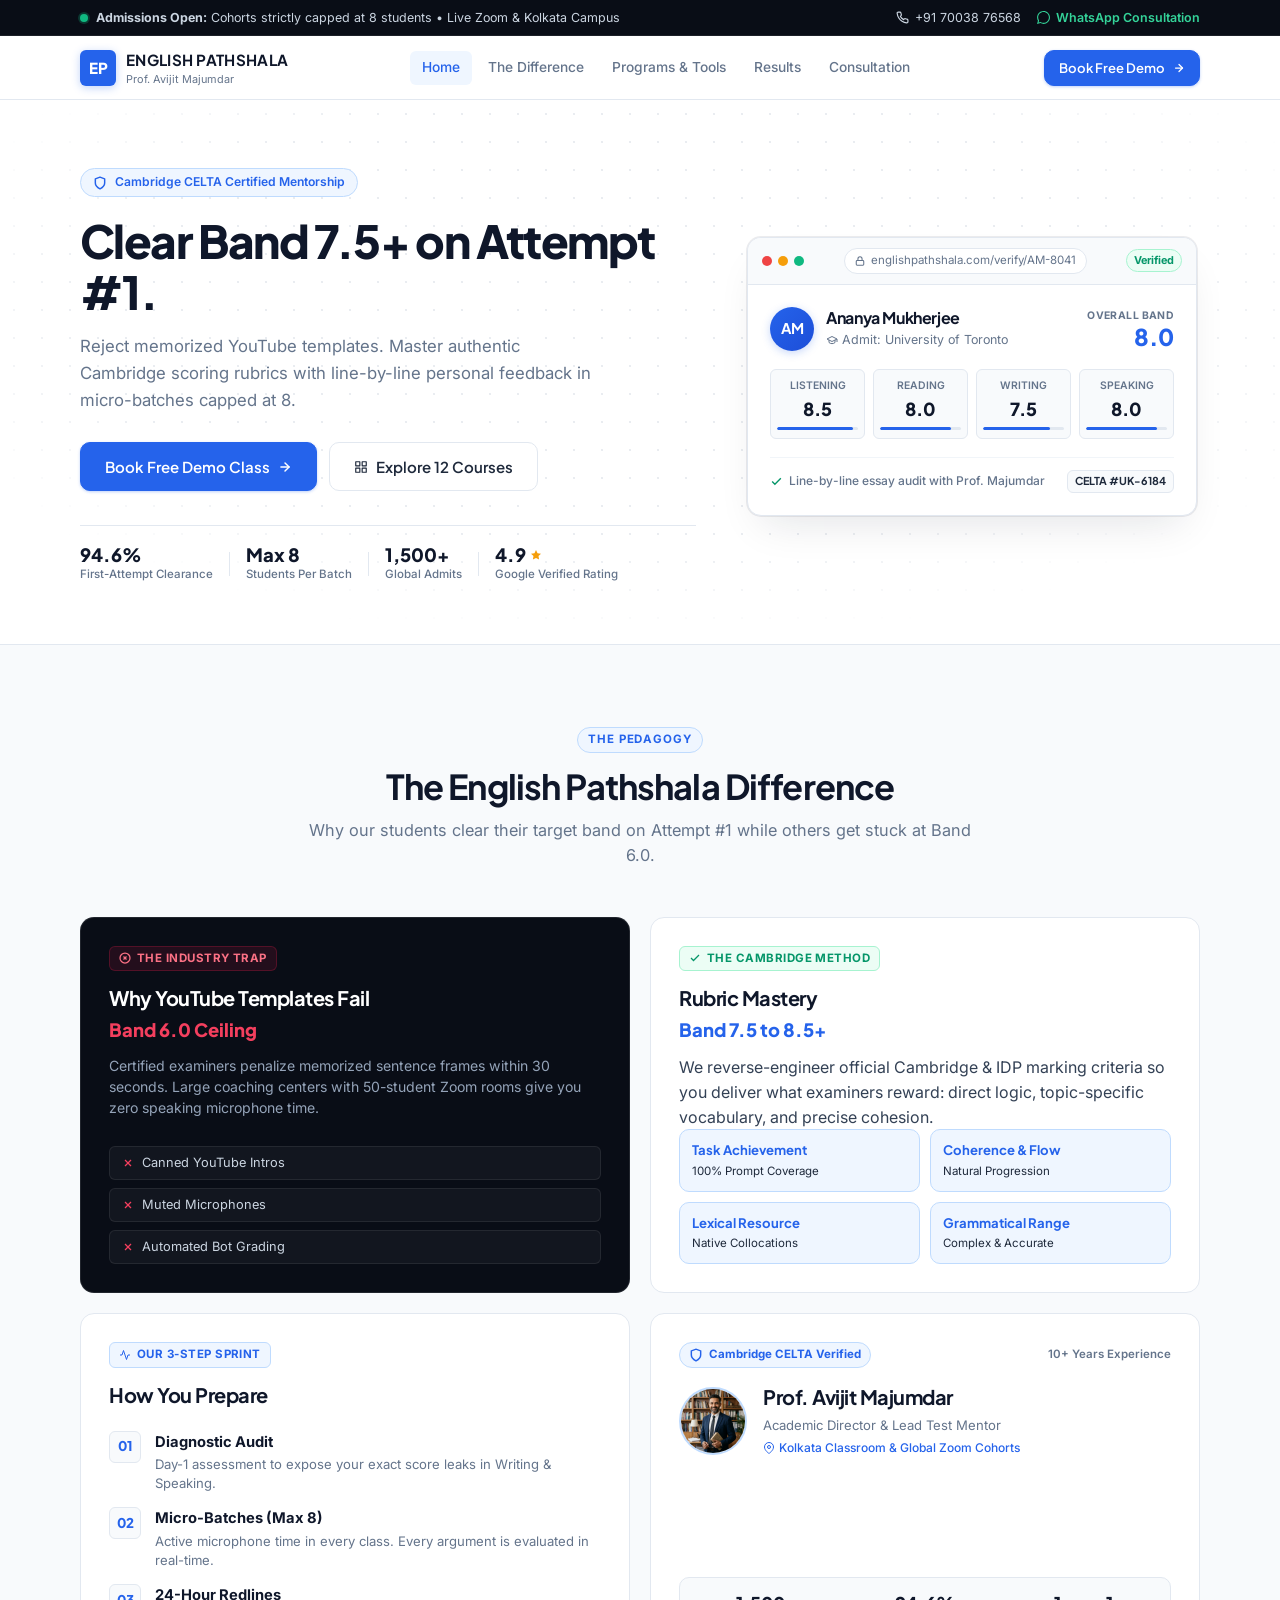
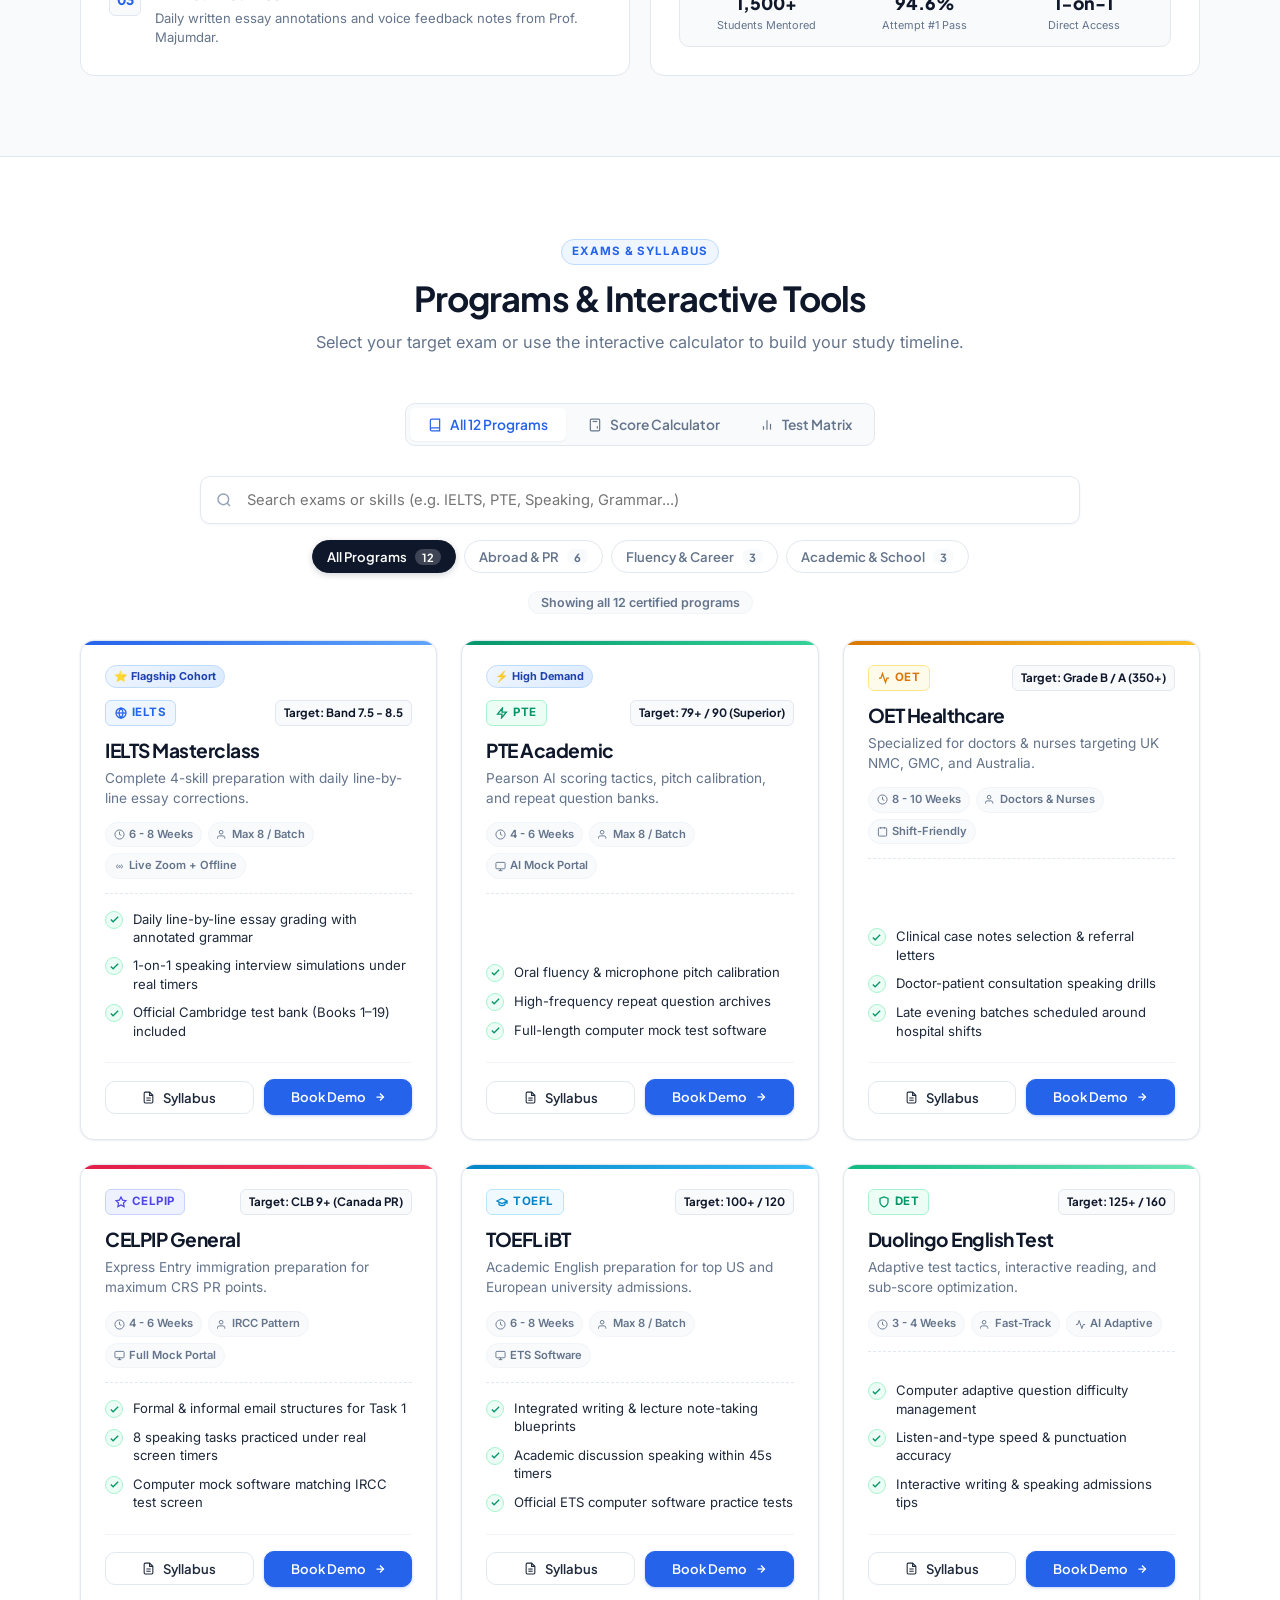
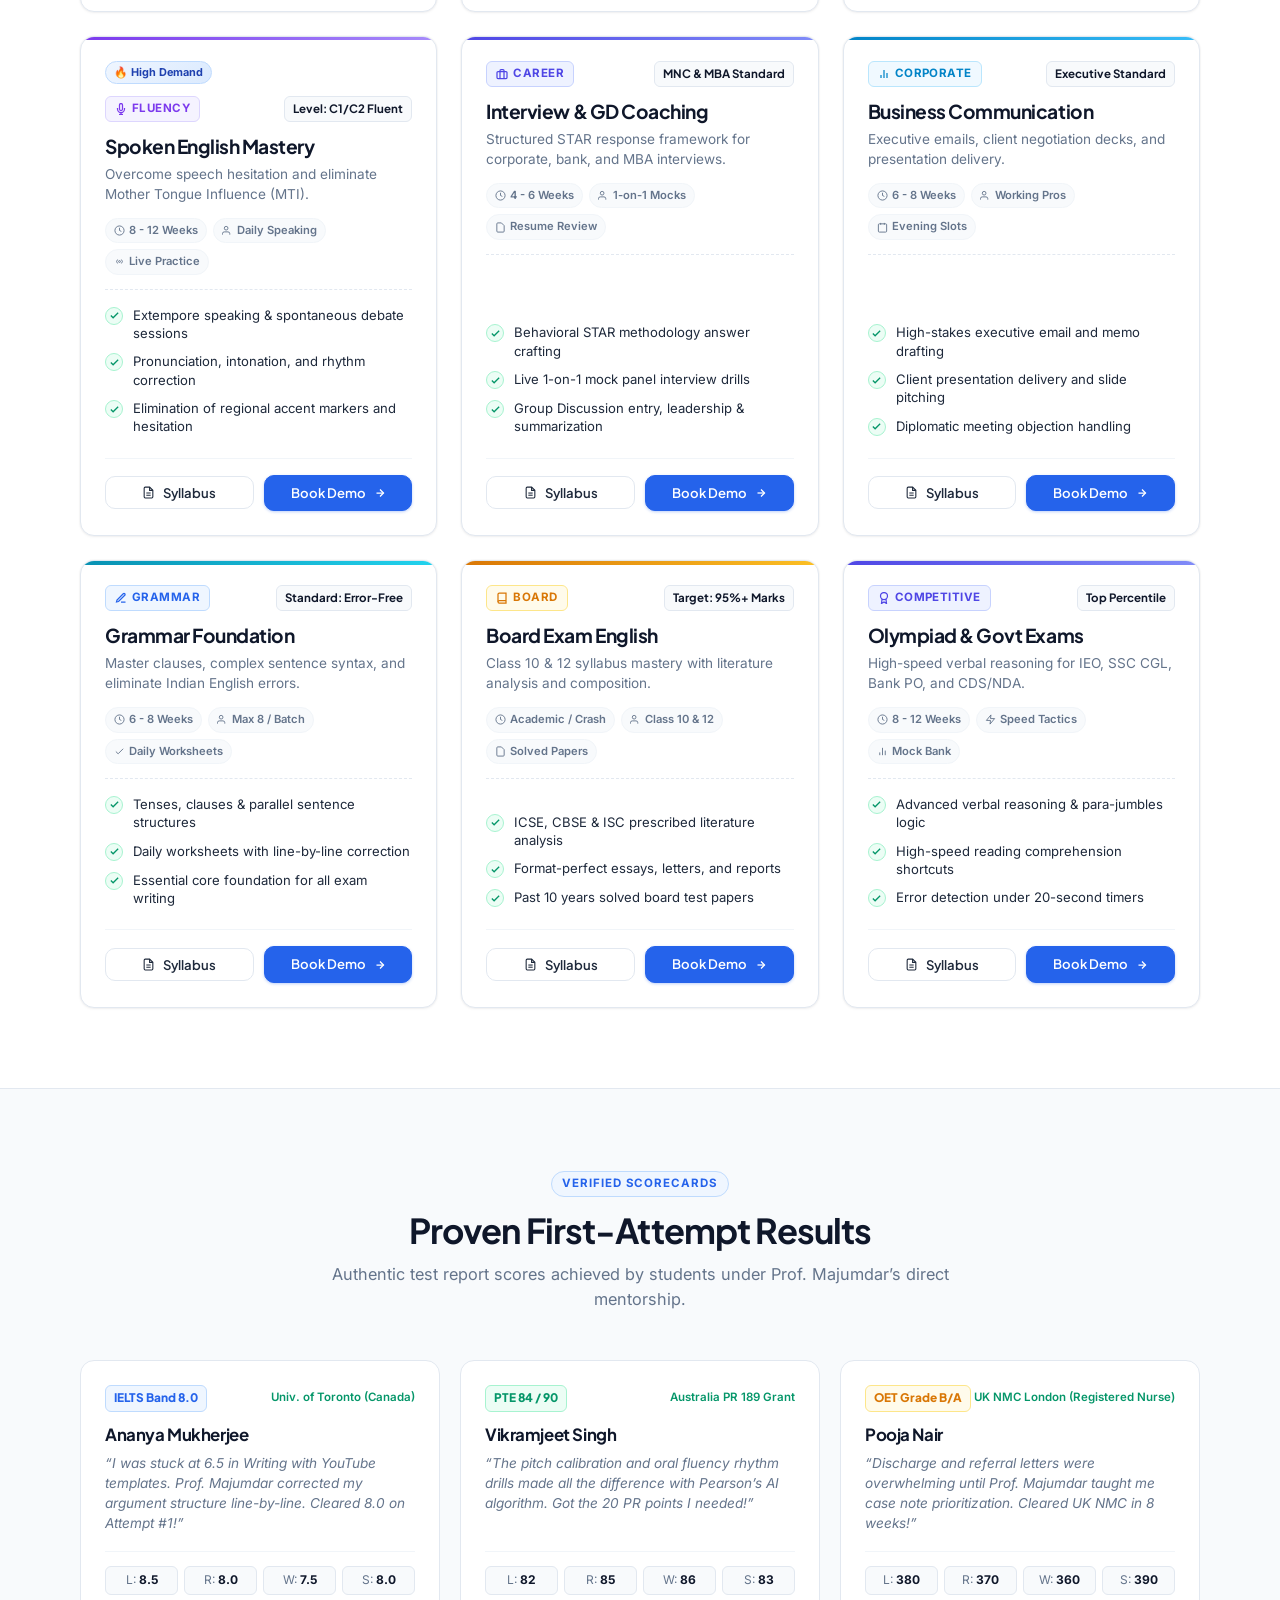
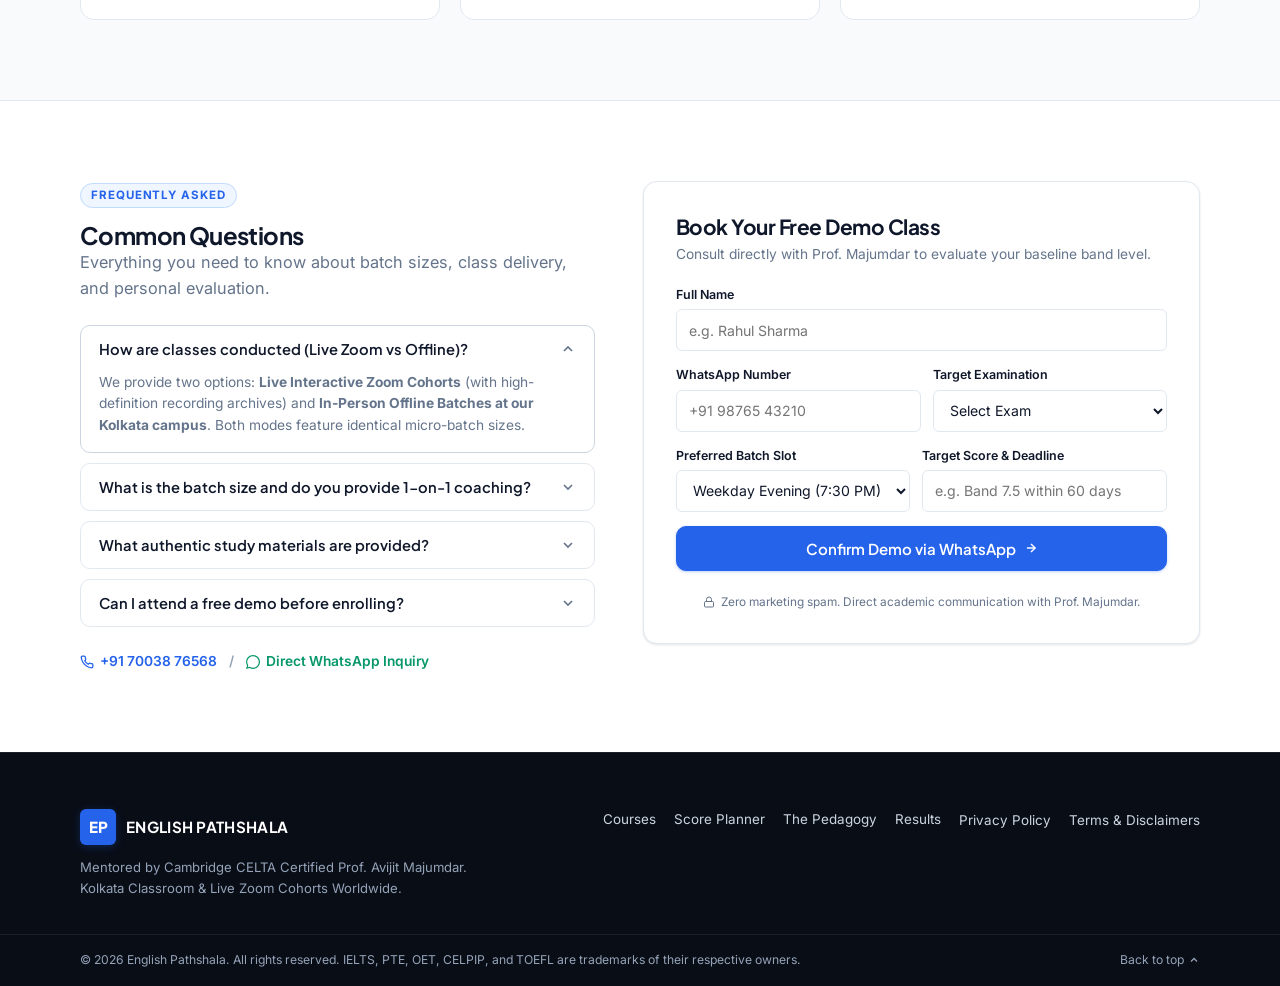
==== commit 152aa66b: "feat: complete developer redesign with interactive course hub, bento grid, and electronic TRF hero" ====
--- a/index.html
+++ b/index.html
@@ -6,113 +6,78 @@
   <meta name="viewport" content="width=device-width, initial-scale=1.0" />
   <meta name="theme-color" content="#2563eb" />
 
-  <title>English Pathshala | IELTS, PTE, OET & CELPIP Coaching with Prof. Avijit Majumdar</title>
-  <meta name="description"
-    content="Score Band 7.5+ in IELTS or 79+ in PTE on your first attempt. Cambridge CELTA certified mentorship by Prof. Avijit Majumdar. Small batches (max 8) & 1-on-1 coaching." />
+  <title>English Pathshala | IELTS, PTE, OET &amp; CELPIP Mentorship</title>
+  <meta name="description" content="Score Band 7.5+ in IELTS or 79+ in PTE on attempt #1. Cambridge CELTA certified mentorship by Prof. Avijit Majumdar. Micro-batches of max 8 students." />
 
   <!-- Canonical & Social Meta -->
   <link rel="canonical" href="https://englishpathshala.com/" />
-  <meta property="og:title" content="English Pathshala | Premier English &amp; Test Preparation" />
-  <meta property="og:description" content="Personalized coaching for IELTS, PTE, OET, and CELPIP by Cambridge CELTA certified mentor." />
+  <meta property="og:title" content="English Pathshala | Test Preparation &amp; English Mentorship" />
+  <meta property="og:description" content="Cambridge CELTA certified coaching for IELTS, PTE, OET &amp; CELPIP. Max 8 students per batch." />
   <meta property="og:type" content="website" />
   <meta property="og:url" content="https://englishpathshala.com/" />
   <meta property="og:image" content="assets/og-image.jpg" />
-  <meta name="twitter:card" content="summary_large_image" />
-  <meta name="twitter:title" content="English Pathshala | IELTS, PTE, OET &amp; CELPIP Mentorship" />
-  <meta name="twitter:description" content="Score Band 7.5+ in IELTS or 79+ in PTE on your first attempt. Cambridge CELTA certified mentorship by Prof. Avijit Majumdar." />
-  <meta name="twitter:image" content="https://englishpathshala.com/assets/og-image.jpg" />
 
   <!-- Favicon -->
-  <link rel="icon" type="image/svg+xml" href="data:image/svg+xml,<svg xmlns='http://www.w3.org/2000/svg' viewBox='0 0 100 100'><rect width='100' height='100' rx='22' fill='%232563eb'/><text x='50%' y='65%' font-size='48' font-weight='800' font-family='system-ui,sans-serif' fill='white' text-anchor='middle'>EP</text></svg>" />
+  <link rel="icon" type="image/svg+xml" href="data:image/svg+xml,<svg xmlns='http://www.w3.org/2000/svg' viewBox='0 0 100 100'><rect width='100' height='100' rx='22' fill='%232563eb'/><text x='50%' y='66%' font-size='48' font-weight='800' font-family='sans-serif' fill='white' text-anchor='middle'>EP</text></svg>" />
 
   <!-- Typography -->
   <link rel="preconnect" href="https://fonts.googleapis.com">
   <link rel="preconnect" href="https://fonts.gstatic.com" crossorigin>
   <link href="https://fonts.googleapis.com/css2?family=Plus+Jakarta+Sans:wght@500;600;700;800&family=Inter:wght@400;500;600;700&display=swap" rel="stylesheet" />
 
-  <!-- Schema.org JSON-LD Structured Data for Rich Snippets -->
-  <script type="application/ld+json">
-  {
-    "@context": "https://schema.org",
-    "@type": "EducationalOrganization",
-    "name": "English Pathshala",
-    "url": "https://englishpathshala.com",
-    "logo": "https://englishpathshala.com/assets/og-image.jpg",
-    "description": "Boutique test preparation institute for IELTS, PTE, OET, and CELPIP mentored by Cambridge CELTA certified Prof. Avijit Majumdar.",
-    "telephone": "+917003876568",
-    "address": {
-      "@type": "PostalAddress",
-      "addressLocality": "Kolkata",
-      "addressRegion": "West Bengal",
-      "addressCountry": "IN"
-    },
-    "founder": {
-      "@type": "Person",
-      "name": "Prof. Avijit Majumdar",
-      "jobTitle": "Lead Mentor & Academic Director",
-      "hasCredential": "Cambridge CELTA Certified"
-    },
-    "aggregateRating": {
-      "@type": "AggregateRating",
-      "ratingValue": "4.9",
-      "bestRating": "5",
-      "ratingCount": "180"
-    }
-  }
-  </script>
-
   <link rel="stylesheet" href="style.css" />
 </head>
 
 <body>
 
-  <!-- ================= TOP ANNOUNCEMENT BAR ================= -->
-  <aside class="top-bar" aria-label="Announcement">
-    <div class="container top-bar-flex">
-      <div class="top-left">
-        <span class="live-dot" aria-hidden="true"></span>
-        <span><strong>Admissions Open:</strong> Small batches (max 8 students) &amp; 1-on-1 mentorship</span>
-      </div>
-      <div class="top-right">
+  <!-- Top Announcement Bar -->
+  <aside class="top-bar">
+    <div class="container top-bar-inner">
+      <div class="top-announcement">
+        <span class="live-pulse-dot"></span>
+        <span><strong>Admissions Open:</strong> Cohorts strictly capped at 8 students • Live Zoom &amp; Kolkata Campus</span>
+      </div>
+      <div class="top-actions">
         <a href="tel:+917003876568" class="top-link">
           <svg width="13" height="13" viewBox="0 0 24 24" fill="none" stroke="currentColor" stroke-width="2.2" stroke-linecap="round" stroke-linejoin="round" aria-hidden="true"><path d="M22 16.92v3a2 2 0 0 1-2.18 2 19.79 19.79 0 0 1-8.63-3.07 19.5 19.5 0 0 1-6-6 19.79 19.79 0 0 1-3.07-8.67A2 2 0 0 1 4.11 2h3a2 2 0 0 1 2 1.72 12.84 12.84 0 0 0 .7 2.81 2 2 0 0 1-.45 2.11L8.09 9.91a16 16 0 0 0 6 6l1.27-1.27a2 2 0 0 1 2.11-.45 12.84 12.84 0 0 0 2.81.7A2 2 0 0 1 22 16.92z"></path></svg>
           <span>+91 70038 76568</span>
         </a>
-        <a href="https://wa.me/917003876568?text=Hello%20English%20Pathshala%2C%20I%20would%20like%20to%20enquire%20about%20your%20coaching%20batches%20and%20free%20demo." target="_blank" rel="noopener noreferrer" class="top-link top-wa">
-          <svg width="13" height="13" viewBox="0 0 24 24" fill="currentColor" aria-hidden="true"><path d="M.057 24l1.687-6.163c-1.041-1.804-1.588-3.849-1.587-5.946.003-6.556 5.338-11.891 11.893-11.891 3.181.001 6.167 1.24 8.413 3.488 2.245 2.248 3.481 5.236 3.48 8.414-.003 6.557-5.338 11.892-11.893 11.892-1.99-.001-3.951-.5-5.688-1.448l-6.305 1.654zm6.597-3.807c1.676.995 3.276 1.591 5.392 1.592 5.448 0 9.886-4.434 9.889-9.885.002-5.462-4.415-9.89-9.881-9.892-5.452 0-9.887 4.434-9.889 9.884-.001 2.225.651 3.891 1.746 5.634l-.999 3.648 3.742-.981zm11.387-5.464c-.074-.124-.272-.198-.57-.347-.297-.149-1.758-.868-2.031-.967-.272-.099-.47-.149-.669.149-.198.297-.768.967-.941 1.165-.173.198-.347.223-.644.074-.297-.149-1.255-.462-2.39-1.475-.883-.788-1.48-1.761-1.653-2.059-.173-.297-.018-.458.13-.606.134-.133.297-.347.446-.521.151-.172.2-.296.3-.495.099-.198.05-.372-.025-.521-.075-.148-.669-1.611-.916-2.206-.242-.579-.487-.501-.669-.51l-.57-.01c-.198 0-.52.074-.792.372s-1.04 1.016-1.04 2.479 1.065 2.876 1.213 3.074c.149.198 2.095 3.2 5.076 4.487.709.306 1.263.489 1.694.626.712.226 1.36.194 1.872.118.571-.085 1.758-.719 2.006-1.413.248-.695.248-1.29.173-1.414z"/></svg>
-          <span>Chat on WhatsApp</span>
+        <a href="https://wa.me/917003876568?text=Hello%20English%20Pathshala%2C%20I%20want%20to%20book%20a%20free%20demo%20class." target="_blank" rel="noopener noreferrer" class="top-link top-wa">
+          <svg width="13" height="13" viewBox="0 0 24 24" fill="currentColor" aria-hidden="true"><path d="M.057 24l1.687-6.163c-1.041-1.804-1.588-3.849-1.587-5.946.003-6.556 5.338-11.891 11.893-11.891 3.181.001 6.167 1.24 8.413 3.488 2.245 2.248 3.481 5.236 3.48 8.414-.003 6.557-5.338 11.892-11.893 11.892-1.99-.001-3.951-.5-5.688-1.448l-6.305 1.654zm6.597-3.807c1.676.995 3.276 1.591 5.392 1.592 5.448 0 9.886-4.434 9.889-9.885.002-5.462-4.415-9.89-9.881-9.892-5.452 0-9.887 4.434-9.889 9.884-.001 2.225.651 3.891 1.746 5.634l-.999 3.648 3.742-.981z"/></svg>
+          <span>WhatsApp Consultation</span>
         </a>
       </div>
     </div>
   </aside>
 
-  <!-- ================= NAVBAR ================= -->
-  <header class="navbar" id="siteHeader">
-    <div class="container navbar-flex">
+  <!-- Sticky Navbar -->
+  <header class="site-header" id="siteHeader">
+    <div class="container header-inner">
 
       <a href="#home" class="brand" aria-label="English Pathshala Homepage">
-        <div class="brand-crest">EP</div>
-        <div class="brand-name-group">
-          <strong class="brand-title">ENGLISH PATHSHALA</strong>
-          <span class="brand-subtitle">Mentored by Prof. Avijit Majumdar</span>
+        <div class="brand-crest">
+          <span>EP</span>
+        </div>
+        <div class="brand-text">
+          <span class="brand-title">ENGLISH PATHSHALA</span>
+          <span class="brand-subtitle">Prof. Avijit Majumdar</span>
         </div>
       </a>
 
-      <nav class="nav-menu" aria-label="Main navigation">
+      <nav class="nav-links" aria-label="Main Navigation">
         <a href="#home" class="nav-link active" data-nav-target="home">Home</a>
-        <a href="#hub" class="nav-link" data-hub-target="programs" data-nav-target="hub">Programs &amp; Calculator</a>
-        <a href="#why-us" class="nav-link" data-nav-target="why-us">Why Us</a>
+        <a href="#why-us" class="nav-link" data-nav-target="why-us">The Difference</a>
+        <a href="#hub" class="nav-link" data-nav-target="hub">Programs &amp; Tools</a>
         <a href="#results" class="nav-link" data-nav-target="results">Results</a>
-        <a href="#contact" class="nav-link" data-nav-target="contact">FAQ &amp; Contact</a>
+        <a href="#contact" class="nav-link" data-nav-target="contact">Consultation</a>
       </nav>
 
-      <div class="nav-right">
-        <a href="#contact" class="btn btn-primary nav-cta">
-          Book Free Demo
+      <div class="header-right">
+        <a href="#contact" class="btn btn-primary btn-sm">
+          <span>Book Free Demo</span>
+          <svg width="12" height="12" viewBox="0 0 24 24" fill="none" stroke="currentColor" stroke-width="2.5" stroke-linecap="round" stroke-linejoin="round" aria-hidden="true"><line x1="5" y1="12" x2="19" y2="12"></line><polyline points="12 5 19 12 12 19"></polyline></svg>
         </a>
-
-        <button class="nav-toggle" id="menuToggle" type="button" aria-label="Toggle navigation menu" aria-expanded="false"
-          aria-controls="mobileMenu">
+        <button class="menu-toggle" id="menuToggle" type="button" aria-label="Toggle navigation menu" aria-expanded="false" aria-controls="mobileMenu">
           <span></span>
           <span></span>
           <span></span>
@@ -122,14 +87,13 @@
     </div>
 
     <!-- Mobile Dropdown Menu -->
-    <div class="mobile-dropdown" id="mobileMenu" aria-hidden="true">
-      <nav class="mobile-links" aria-label="Mobile navigation">
+    <div class="mobile-menu" id="mobileMenu" aria-hidden="true">
+      <nav class="mobile-nav-links">
         <a href="#home">Home</a>
-        <a href="#hub" data-hub-target="programs">Programs &amp; Fees</a>
+        <a href="#why-us">The Difference</a>
+        <a href="#hub" data-hub-target="programs">Courses &amp; Syllabus</a>
         <a href="#hub" data-hub-target="planner">Score Calculator</a>
-        <a href="#hub" data-hub-target="compare">Compare Tests</a>
-        <a href="#why-us">Why English Pathshala</a>
-        <a href="#results">Student Scorecards</a>
+        <a href="#results">Verified Results</a>
         <a href="#contact" class="btn btn-primary btn-block">Book Free Demo Class</a>
       </nav>
     </div>
@@ -137,498 +101,1160 @@
 
   <main>
 
-    <!-- ================= HERO SECTION (CLEAN, AIRY & IMPACTFUL) ================= -->
-    <section class="hero-clean" id="home">
-      <div class="container hero-clean-inner">
-
-        <div class="trust-pill">
-          <span class="pulse-dot" aria-hidden="true"></span>
-          <span>Cambridge CELTA Mentorship • Live Online &amp; Kolkata</span>
+    <!-- ================= HERO SECTION (DEVELOPER SPLIT) ================= -->
+    <section class="hero-section" id="home">
+      <div class="hero-bg-grid"></div>
+      <div class="container hero-container">
+        <div class="hero-grid">
+
+          <!-- Left Column: High-Impact Proposition -->
+          <div class="hero-left">
+            <div class="hero-badge">
+              <span class="badge-icon">
+                <svg width="14" height="14" viewBox="0 0 24 24" fill="none" stroke="currentColor" stroke-width="2.5" stroke-linecap="round" stroke-linejoin="round"><path d="M12 22s8-4 8-10V5l-8-3-8 3v7c0 6 8 10 8 10z"></path></svg>
+              </span>
+              <span>Cambridge CELTA Certified Mentorship</span>
+            </div>
+
+            <h1 class="hero-title">
+              Clear Band 7.5+ on Attempt #1.
+            </h1>
+
+            <p class="hero-sub">
+              Reject memorized YouTube templates. Master authentic Cambridge scoring rubrics with line-by-line personal feedback in micro-batches capped at 8.
+            </p>
+
+            <div class="hero-actions">
+              <a href="#contact" class="btn btn-primary btn-lg">
+                <span>Book Free Demo Class</span>
+                <svg class="btn-arrow" width="14" height="14" viewBox="0 0 24 24" fill="none" stroke="currentColor" stroke-width="2.5" stroke-linecap="round" stroke-linejoin="round"><line x1="5" y1="12" x2="19" y2="12"></line><polyline points="12 5 19 12 12 19"></polyline></svg>
+              </a>
+              <a href="#hub" class="btn btn-secondary btn-lg" id="exploreBtn" data-hub-target="programs">
+                <svg width="14" height="14" viewBox="0 0 24 24" fill="none" stroke="currentColor" stroke-width="2" stroke-linecap="round" stroke-linejoin="round"><rect x="3" y="3" width="7" height="7"></rect><rect x="14" y="3" width="7" height="7"></rect><rect x="14" y="14" width="7" height="7"></rect><rect x="3" y="14" width="7" height="7"></rect></svg>
+                <span>Explore 12 Courses</span>
+              </a>
+            </div>
+
+            <!-- Developer Trust Metric Strip -->
+            <div class="trust-strip">
+              <div class="trust-item">
+                <div class="trust-val">94.6%</div>
+                <div class="trust-lbl">First-Attempt Clearance</div>
+              </div>
+              <div class="trust-sep"></div>
+              <div class="trust-item">
+                <div class="trust-val">Max 8</div>
+                <div class="trust-lbl">Students Per Batch</div>
+              </div>
+              <div class="trust-sep"></div>
+              <div class="trust-item">
+                <div class="trust-val">1,500+</div>
+                <div class="trust-lbl">Global Admits</div>
+              </div>
+              <div class="trust-sep"></div>
+              <div class="trust-item">
+                <div class="trust-val rating-val">
+                  <span>4.9</span>
+                  <svg width="12" height="12" viewBox="0 0 24 24" fill="#f59e0b"><polygon points="12 2 15.09 8.26 22 9.27 17 14.14 18.18 21.02 12 17.77 5.82 21.02 7 14.14 2 9.27 8.91 8.26 12 2"></polygon></svg>
+                </div>
+                <div class="trust-lbl">Google Verified Rating</div>
+              </div>
+            </div>
+          </div>
+
+          <!-- Right Column: Interactive App-Style Electronic TRF Window -->
+          <div class="hero-right">
+            <div class="trf-window">
+              <!-- Window Control Bar -->
+              <div class="trf-bar">
+                <div class="trf-dots">
+                  <span class="dot-red"></span>
+                  <span class="dot-amber"></span>
+                  <span class="dot-green"></span>
+                </div>
+                <div class="trf-address">
+                  <svg width="10" height="10" viewBox="0 0 24 24" fill="none" stroke="currentColor" stroke-width="2.5"><rect x="3" y="11" width="18" height="11" rx="2" ry="2"></rect><path d="M7 11V7a5 5 0 0 1 10 0v4"></path></svg>
+                  <span>englishpathshala.com/verify/AM-8041</span>
+                </div>
+                <div class="trf-badge-online">Verified</div>
+              </div>
+
+              <!-- Card Content -->
+              <div class="trf-body">
+                <div class="trf-header">
+                  <div class="trf-candidate">
+                    <div class="trf-avatar">AM</div>
+                    <div>
+                      <h4 class="trf-name">Ananya Mukherjee</h4>
+                      <div class="trf-destination">
+                        <svg width="12" height="12" viewBox="0 0 24 24" fill="none" stroke="currentColor" stroke-width="2"><path d="M22 10v6M2 10l10-5 10 5-10 5z"></path><path d="M6 12v5c3 3 9 3 12 0v-5"></path></svg>
+                        <span>Admit: University of Toronto</span>
+                      </div>
+                    </div>
+                  </div>
+
+                  <div class="trf-overall">
+                    <span class="trf-overall-lbl">Overall Band</span>
+                    <span class="trf-overall-val">8.0</span>
+                  </div>
+                </div>
+
+                <!-- 4 Sub-Scores -->
+                <div class="trf-scores-grid">
+                  <div class="score-card">
+                    <span class="sc-label">Listening</span>
+                    <span class="sc-score">8.5</span>
+                    <div class="sc-bar"><div class="sc-fill" style="width: 94%;"></div></div>
+                  </div>
+                  <div class="score-card">
+                    <span class="sc-label">Reading</span>
+                    <span class="sc-score">8.0</span>
+                    <div class="sc-bar"><div class="sc-fill" style="width: 88%;"></div></div>
+                  </div>
+                  <div class="score-card">
+                    <span class="sc-label">Writing</span>
+                    <span class="sc-score">7.5</span>
+                    <div class="sc-bar"><div class="sc-fill" style="width: 83%;"></div></div>
+                  </div>
+                  <div class="score-card">
+                    <span class="sc-label">Speaking</span>
+                    <span class="sc-score">8.0</span>
+                    <div class="sc-bar"><div class="sc-fill" style="width: 88%;"></div></div>
+                  </div>
+                </div>
+
+                <!-- Audit Footer -->
+                <div class="trf-footer">
+                  <div class="trf-meta-item">
+                    <svg width="13" height="13" viewBox="0 0 24 24" fill="none" stroke="#059669" stroke-width="2.5"><polyline points="20 6 9 17 4 12"></polyline></svg>
+                    <span>Line-by-line essay audit with Prof. Majumdar</span>
+                  </div>
+                  <div class="trf-seal">CELTA #UK-6184</div>
+                </div>
+              </div>
+            </div>
+          </div>
+
         </div>
-
-        <h1 class="hero-heading">
-          Master IELTS, PTE &amp; OET With <span class="highlight">Cambridge Pedagogy.</span>
-        </h1>
-
-        <p class="hero-subtext">
-          Target Band 7.5+ or 79+ PTE with direct 1-on-1 mentorship by Prof. Avijit Majumdar. Small interactive batches capped at 8 students, daily essay annotations, and authentic exam materials.
-        </p>
-
-        <div class="hero-cta-group">
-          <a href="#contact" class="btn btn-primary btn-lg">
-            <span>Book Free 1-on-1 Demo</span>
-            <svg width="16" height="16" viewBox="0 0 24 24" fill="none" stroke="currentColor" stroke-width="2.5" stroke-linecap="round" stroke-linejoin="round" aria-hidden="true"><polyline points="9 18 15 12 9 6"></polyline></svg>
-          </a>
-          <a href="#hub" class="btn btn-outline btn-lg" id="exploreBtn" data-hub-target="programs">
-            Explore Courses &amp; Calculator ↓
-          </a>
+      </div>
+    </section>
+
+    <!-- ================= THE DIFFERENCE (DEVELOPER BENTO GRID) ================= -->
+    <section class="section-pad bg-subtle" id="why-us">
+      <div class="container">
+
+        <div class="section-header">
+          <span class="section-kicker">THE PEDAGOGY</span>
+          <h2>The English Pathshala Difference</h2>
+          <p class="section-lead">Why our students clear their target band on Attempt #1 while others get stuck at Band 6.0.</p>
         </div>
 
-        <!-- Sleek 4-Metric Proof Ribbon -->
-        <div class="proof-ribbon">
-          <div class="proof-item">
-            <strong>94.6%</strong>
-            <span>First-Attempt Pass</span>
-          </div>
-          <div class="proof-sep"></div>
-          <div class="proof-item">
-            <strong>1,500+</strong>
-            <span>Students Mentored</span>
-          </div>
-          <div class="proof-sep"></div>
-          <div class="proof-item">
-            <strong>Max 8</strong>
-            <span>Students / Batch</span>
-          </div>
-          <div class="proof-sep"></div>
-          <div class="proof-item">
-            <strong>4.9 / 5</strong>
-            <span>180+ Google Reviews</span>
-          </div>
+        <div class="bento-grid">
+
+          <!-- Card 1: The Template Trap (High-Contrast Slate) -->
+          <div class="bento-box bento-dark">
+            <div class="bento-tag tag-danger">
+              <svg width="12" height="12" viewBox="0 0 24 24" fill="none" stroke="currentColor" stroke-width="2.5"><circle cx="12" cy="12" r="10"></circle><line x1="15" y1="9" x2="9" y2="15"></line><line x1="9" y1="9" x2="15" y2="15"></line></svg>
+              <span>The Industry Trap</span>
+            </div>
+
+            <h3 class="text-white">Why YouTube Templates Fail</h3>
+            <div class="bento-metric metric-danger">Band 6.0 Ceiling</div>
+            <p class="text-slate-light">
+              Certified examiners penalize memorized sentence frames within 30 seconds. Large coaching centers with 50-student Zoom rooms give you zero speaking microphone time.
+            </p>
+
+            <div class="bento-chips-list">
+              <div class="pill-negative">
+                <svg width="12" height="12" viewBox="0 0 24 24" fill="none" stroke="currentColor" stroke-width="2.5"><line x1="18" y1="6" x2="6" y2="18"></line><line x1="6" y1="6" x2="18" y2="18"></line></svg>
+                <span>Canned YouTube Intros</span>
+              </div>
+              <div class="pill-negative">
+                <svg width="12" height="12" viewBox="0 0 24 24" fill="none" stroke="currentColor" stroke-width="2.5"><line x1="18" y1="6" x2="6" y2="18"></line><line x1="6" y1="6" x2="18" y2="18"></line></svg>
+                <span>Muted Microphones</span>
+              </div>
+              <div class="pill-negative">
+                <svg width="12" height="12" viewBox="0 0 24 24" fill="none" stroke="currentColor" stroke-width="2.5"><line x1="18" y1="6" x2="6" y2="18"></line><line x1="6" y1="6" x2="18" y2="18"></line></svg>
+                <span>Automated Bot Grading</span>
+              </div>
+            </div>
+          </div>
+
+          <!-- Card 2: Cambridge CELTA Pedagogy -->
+          <div class="bento-box bento-light">
+            <div class="bento-tag tag-success">
+              <svg width="12" height="12" viewBox="0 0 24 24" fill="none" stroke="currentColor" stroke-width="2.5"><polyline points="20 6 9 17 4 12"></polyline></svg>
+              <span>The Cambridge Method</span>
+            </div>
+
+            <h3>Rubric Mastery</h3>
+            <div class="bento-metric metric-primary">Band 7.5 to 8.5+</div>
+            <p>
+              We reverse-engineer official Cambridge &amp; IDP marking criteria so you deliver what examiners reward: direct logic, topic-specific vocabulary, and precise cohesion.
+            </p>
+
+            <div class="rubric-grid">
+              <div class="rubric-card">
+                <span class="rc-title">Task Achievement</span>
+                <span class="rc-sub">100% Prompt Coverage</span>
+              </div>
+              <div class="rubric-card">
+                <span class="rc-title">Coherence &amp; Flow</span>
+                <span class="rc-sub">Natural Progression</span>
+              </div>
+              <div class="rubric-card">
+                <span class="rc-title">Lexical Resource</span>
+                <span class="rc-sub">Native Collocations</span>
+              </div>
+              <div class="rubric-card">
+                <span class="rc-title">Grammatical Range</span>
+                <span class="rc-sub">Complex &amp; Accurate</span>
+              </div>
+            </div>
+          </div>
+
+          <!-- Card 3: 3-Step Execution Sprint -->
+          <div class="bento-box bento-pipeline">
+            <div class="bento-tag tag-neutral">
+              <svg width="12" height="12" viewBox="0 0 24 24" fill="none" stroke="currentColor" stroke-width="2"><polyline points="22 12 18 12 15 21 9 3 6 12 2 12"></polyline></svg>
+              <span>Our 3-Step Sprint</span>
+            </div>
+
+            <h3>How You Prepare</h3>
+            
+            <div class="pipeline-list">
+              <div class="pipeline-item">
+                <div class="pipeline-num">01</div>
+                <div>
+                  <strong>Diagnostic Audit</strong>
+                  <p>Day-1 assessment to expose your exact score leaks in Writing &amp; Speaking.</p>
+                </div>
+              </div>
+              <div class="pipeline-item">
+                <div class="pipeline-num">02</div>
+                <div>
+                  <strong>Micro-Batches (Max 8)</strong>
+                  <p>Active microphone time in every class. Every argument is evaluated in real-time.</p>
+                </div>
+              </div>
+              <div class="pipeline-item">
+                <div class="pipeline-num">03</div>
+                <div>
+                  <strong>24-Hour Redlines</strong>
+                  <p>Daily written essay annotations and voice feedback notes from Prof. Majumdar.</p>
+                </div>
+              </div>
+            </div>
+          </div>
+
+          <!-- Card 4: Mentor Spotlight -->
+          <div class="bento-box bento-mentor">
+            <div class="mentor-badge-strip">
+              <span class="celta-shield">
+                <svg width="14" height="14" viewBox="0 0 24 24" fill="none" stroke="currentColor" stroke-width="2.5"><path d="M12 22s8-4 8-10V5l-8-3-8 3v7c0 6 8 10 8 10z"></path></svg>
+                <span>Cambridge CELTA Verified</span>
+              </span>
+              <span class="exp-pill">10+ Years Experience</span>
+            </div>
+
+            <div class="mentor-profile-header">
+              <div class="mentor-img-frame">
+                <img src="assets/mentor.jpg" alt="Prof. Avijit Majumdar" onerror="this.style.display='none'; this.nextElementSibling.style.display='flex';" />
+                <div class="mentor-avatar-fallback" style="display:none;">AM</div>
+              </div>
+              <div>
+                <h3 class="mentor-name">Prof. Avijit Majumdar</h3>
+                <p class="mentor-title">Academic Director &amp; Lead Test Mentor</p>
+                <div class="mentor-location">
+                  <svg width="12" height="12" viewBox="0 0 24 24" fill="none" stroke="currentColor" stroke-width="2"><path d="M21 10c0 7-9 13-9 13s-9-6-9-13a9 9 0 0 1 18 0z"></path><circle cx="12" cy="10" r="3"></circle></svg>
+                  <span>Kolkata Classroom &amp; Global Zoom Cohorts</span>
+                </div>
+              </div>
+            </div>
+
+            <div class="mentor-stat-row">
+              <div class="mstat-item">
+                <strong>1,500+</strong>
+                <span>Students Mentored</span>
+              </div>
+              <div class="mstat-item">
+                <strong>94.6%</strong>
+                <span>Attempt #1 Pass</span>
+              </div>
+              <div class="mstat-item">
+                <strong>1-on-1</strong>
+                <span>Direct Access</span>
+              </div>
+            </div>
+          </div>
+
         </div>
 
-        <!-- Global Framework Accreditation Strip -->
-        <div class="accreditation-bar">
-          <span class="accred-label">Pedagogical Framework Alignment:</span>
-          <div class="accred-badges">
-            <span class="accred-item">
-              <svg width="13" height="13" viewBox="0 0 24 24" fill="none" stroke="currentColor" stroke-width="2.5" stroke-linecap="round" stroke-linejoin="round" aria-hidden="true"><path d="M22 11.08V12a10 10 0 1 1-5.93-9.14"></path><polyline points="22 4 12 14.01 9 11.01"></polyline></svg>
-              <span>Cambridge CELTA</span>
-            </span>
-            <span class="accred-item">
-              <svg width="13" height="13" viewBox="0 0 24 24" fill="none" stroke="currentColor" stroke-width="2.5" stroke-linecap="round" stroke-linejoin="round" aria-hidden="true"><path d="M22 11.08V12a10 10 0 1 1-5.93-9.14"></path><polyline points="22 4 12 14.01 9 11.01"></polyline></svg>
-              <span>IDP &amp; British Council</span>
-            </span>
-            <span class="accred-item">
-              <svg width="13" height="13" viewBox="0 0 24 24" fill="none" stroke="currentColor" stroke-width="2.5" stroke-linecap="round" stroke-linejoin="round" aria-hidden="true"><path d="M22 11.08V12a10 10 0 1 1-5.93-9.14"></path><polyline points="22 4 12 14.01 9 11.01"></polyline></svg>
-              <span>Pearson PTE AI Portal</span>
-            </span>
-            <span class="accred-item">
-              <svg width="13" height="13" viewBox="0 0 24 24" fill="none" stroke="currentColor" stroke-width="2.5" stroke-linecap="round" stroke-linejoin="round" aria-hidden="true"><path d="M22 11.08V12a10 10 0 1 1-5.93-9.14"></path><polyline points="22 4 12 14.01 9 11.01"></polyline></svg>
-              <span>IRCC &amp; UK NMC Verified</span>
-            </span>
-          </div>
+      </div>
+    </section>
+
+    <!-- ================= PROGRAMS & INTERACTIVE HUB ================= -->
+    <section class="section-pad" id="hub">
+      <div class="container">
+
+        <div class="section-header">
+          <span class="section-kicker">EXAMS &amp; SYLLABUS</span>
+          <h2>Programs &amp; Interactive Tools</h2>
+          <p class="section-lead">Select your target exam or use the interactive calculator to build your study timeline.</p>
         </div>
 
-      </div>
-    </section>
-
-    <!-- ================= THE UNIFIED INTERACTIVE EXAM HUB =================
-         Combines Course Catalog, Score Calculator, and Compare Tests into 1 tabbed container.
-         Reduces page scroll height by over 60%! -->
-    <section class="section-pad bg-light" id="hub">
-      <div class="container">
-
-        <div class="hub-header">
-          <div class="hub-title-block">
-            <span class="badge">INTERACTIVE EXAM HUB</span>
-            <h2>Select Your Program &amp; Calculate Your Score Plan</h2>
-            <p>Switch tabs below to view course details, calculate your study roadmap, or compare exam formats.</p>
-          </div>
-
-          <!-- The Master Hub Navigation Tabs -->
-          <div class="hub-tabs" role="tablist" aria-label="Exam Hub Navigation">
+        <!-- Segmented Tab Switcher -->
+        <div class="hub-tabs-wrap">
+          <div class="hub-tabs" role="tablist">
             <button class="hub-tab active" id="tabProgramsBtn" role="tab" aria-selected="true" aria-controls="viewPrograms">
-              <svg width="16" height="16" viewBox="0 0 24 24" fill="none" stroke="currentColor" stroke-width="2" stroke-linecap="round" stroke-linejoin="round" aria-hidden="true"><rect x="3" y="3" width="7" height="7"></rect><rect x="14" y="3" width="7" height="7"></rect><rect x="14" y="14" width="7" height="7"></rect><rect x="3" y="14" width="7" height="7"></rect></svg>
-              <span>Programs &amp; Batches</span>
+              <svg width="14" height="14" viewBox="0 0 24 24" fill="none" stroke="currentColor" stroke-width="2"><path d="M4 19.5A2.5 2.5 0 0 1 6.5 17H20"></path><path d="M6.5 2H20v20H6.5A2.5 2.5 0 0 1 4 19.5v-15A2.5 2.5 0 0 1 6.5 2z"></path></svg>
+              <span>All 12 Programs</span>
             </button>
             <button class="hub-tab" id="tabPlannerBtn" role="tab" aria-selected="false" aria-controls="viewPlanner">
-              <svg width="16" height="16" viewBox="0 0 24 24" fill="none" stroke="currentColor" stroke-width="2" stroke-linecap="round" stroke-linejoin="round" aria-hidden="true"><circle cx="12" cy="12" r="10"></circle><polyline points="12 6 12 12 16 14"></polyline></svg>
+              <svg width="14" height="14" viewBox="0 0 24 24" fill="none" stroke="currentColor" stroke-width="2"><rect x="4" y="2" width="16" height="20" rx="2"></rect><line x1="8" y1="6" x2="16" y2="6"></line><line x1="16" y1="14" x2="16" y2="18"></line><path d="M8 10h.01"></path><path d="M12 10h.01"></path><path d="M16 10h.01"></path><path d="M8 14h.01"></path><path d="M12 14h.01"></path><path d="M8 18h.01"></path><path d="M12 18h.01"></path></svg>
               <span>Score Calculator</span>
             </button>
             <button class="hub-tab" id="tabCompareBtn" role="tab" aria-selected="false" aria-controls="viewCompare">
-              <svg width="16" height="16" viewBox="0 0 24 24" fill="none" stroke="currentColor" stroke-width="2" stroke-linecap="round" stroke-linejoin="round" aria-hidden="true"><line x1="18" y1="20" x2="18" y2="10"></line><line x1="12" y1="20" x2="12" y2="4"></line><line x1="6" y1="20" x2="6" y2="14"></line></svg>
-              <span>Compare Tests</span>
+              <svg width="14" height="14" viewBox="0 0 24 24" fill="none" stroke="currentColor" stroke-width="2"><line x1="18" y1="20" x2="18" y2="10"></line><line x1="12" y1="20" x2="12" y2="4"></line><line x1="6" y1="20" x2="6" y2="14"></line></svg>
+              <span>Test Matrix</span>
             </button>
           </div>
         </div>
 
-        <!-- TAB VIEW 1: PROGRAMS (COMPLETE 12-COURSE CATALOG WITH CATEGORY FILTER) -->
+        <!-- VIEW 1: 12 STRUCTURED COURSES -->
         <div class="hub-view active" id="viewPrograms" role="tabpanel" aria-labelledby="tabProgramsBtn">
           
-          <!-- Category Filter Bar -->
-          <div class="course-filter-bar" role="tablist" aria-label="Course categories">
-            <button type="button" class="filter-pill active" data-filter="all">All Courses (12)</button>
-            <button type="button" class="filter-pill" data-filter="abroad">Study Abroad &amp; Immigration (6)</button>
-            <button type="button" class="filter-pill" data-filter="career">Fluency &amp; Career (3)</button>
-            <button type="button" class="filter-pill" data-filter="academic">School &amp; Competitive (3)</button>
-          </div>
-
-          <div class="courses-compact-grid">
-
-            <!-- 1. IELTS -->
-            <article class="course-mini-card card-ielts" data-category="abroad">
-              <div class="mini-card-head">
-                <div class="exam-lead-box">
-                  <div class="mini-glyph glyph-blue">
-                    <svg width="16" height="16" viewBox="0 0 24 24" fill="none" stroke="currentColor" stroke-width="2.2" stroke-linecap="round" stroke-linejoin="round" aria-hidden="true"><path d="M12 22s8-4 8-10V5l-8-3-8 3v7c0 6 8 10 8 10z"></path></svg>
-                  </div>
-                  <span class="exam-pill pill-blue">IELTS</span>
-                </div>
-                <span class="rating-badge"><svg width="11" height="11" viewBox="0 0 24 24" fill="currentColor" aria-hidden="true"><polygon points="12 2 15.09 8.26 22 9.27 17 14.14 18.18 21.02 12 17.77 5.82 21.02 7 14.14 2 9.27 8.91 8.26 12 2"></polygon></svg> 4.9</span>
-              </div>
-              <h3>IELTS</h3>
-              <p class="course-subtitle">Score Band 7+ with expert strategies</p>
-              <div class="mini-specs">
-                <span>⏱ 6-8 weeks</span>
-                <span>👥 800+ Students</span>
-              </div>
-              <div class="mini-card-actions">
+          <!-- Developer Course Toolbar: Search & Filters -->
+          <div class="course-toolbar">
+            <div class="course-search-box">
+              <svg class="search-svg" width="16" height="16" viewBox="0 0 24 24" fill="none" stroke="currentColor" stroke-width="2.2"><circle cx="11" cy="11" r="8"></circle><line x1="21" y1="21" x2="16.65" y2="16.65"></line></svg>
+              <input type="search" id="courseSearchInput" class="course-search-field" placeholder="Search exams or skills (e.g. IELTS, PTE, Speaking, Grammar...)" aria-label="Search courses" autocomplete="off" />
+              <button type="button" id="courseSearchClear" class="search-clear-btn" aria-label="Clear search" style="display:none;">✕</button>
+            </div>
+
+            <div class="filter-strip" role="toolbar" aria-label="Course categories">
+              <button type="button" class="filter-pill active" data-filter="all">
+                <span>All Programs</span>
+                <span class="pill-badge" id="badgeAllCount">12</span>
+              </button>
+              <button type="button" class="filter-pill" data-filter="abroad">
+                <span>Abroad &amp; PR</span>
+                <span class="pill-badge">6</span>
+              </button>
+              <button type="button" class="filter-pill" data-filter="career">
+                <span>Fluency &amp; Career</span>
+                <span class="pill-badge">3</span>
+              </button>
+              <button type="button" class="filter-pill" data-filter="academic">
+                <span>Academic &amp; School</span>
+                <span class="pill-badge">3</span>
+              </button>
+            </div>
+          </div>
+
+          <!-- Active Filter & Count Status -->
+          <div class="course-status-bar">
+            <span class="status-count-txt" id="courseStatusTxt">Showing all 12 certified programs</span>
+          </div>
+
+          <!-- Courses Grid -->
+          <div class="courses-grid" id="coursesGrid">
+
+            <!-- 1. IELTS Academic & General -->
+            <article class="course-card" data-category="abroad" data-accent="blue">
+              <div class="c-accent-bar accent-blue"></div>
+              <div class="c-spotlight">⭐ Flagship Cohort</div>
+              
+              <div class="c-head">
+                <div class="c-badge-wrap">
+                  <span class="c-badge badge-blue">
+                    <svg width="12" height="12" viewBox="0 0 24 24" fill="none" stroke="currentColor" stroke-width="2.5"><circle cx="12" cy="12" r="10"></circle><line x1="2" y1="12" x2="22" y2="12"></line><path d="M12 2a15.3 15.3 0 0 1 4 10 15.3 15.3 0 0 1-4 10 15.3 15.3 0 0 1-4-10 15.3 15.3 0 0 1 4-10z"></path></svg>
+                    <span>IELTS</span>
+                  </span>
+                </div>
+                <span class="c-target">Target: Band 7.5 - 8.5</span>
+              </div>
+
+              <h3>IELTS Masterclass</h3>
+              <p class="c-desc">Complete 4-skill preparation with daily line-by-line essay corrections.</p>
+
+              <div class="c-specs-strip">
+                <span class="c-spec-pill">
+                  <svg width="11" height="11" viewBox="0 0 24 24" fill="none" stroke="currentColor" stroke-width="2"><circle cx="12" cy="12" r="10"></circle><polyline points="12 6 12 12 16 14"></polyline></svg>
+                  <span>6 - 8 Weeks</span>
+                </span>
+                <span class="c-spec-pill">
+                  <svg width="11" height="11" viewBox="0 0 24 24" fill="none" stroke="currentColor" stroke-width="2"><path d="M17 21v-2a4 4 0 0 0-4-4H5a4 4 0 0 0-4 4v2"></path><circle cx="9" cy="7" r="4"></circle></svg>
+                  <span>Max 8 / Batch</span>
+                </span>
+                <span class="c-spec-pill">
+                  <svg width="11" height="11" viewBox="0 0 24 24" fill="none" stroke="currentColor" stroke-width="2"><circle cx="12" cy="12" r="2"></circle><path d="M16.24 7.76a6 6 0 0 1 0 8.49m-8.48-.01a6 6 0 0 1 0-8.49"></path></svg>
+                  <span>Live Zoom + Offline</span>
+                </span>
+              </div>
+
+              <ul class="c-bullets">
+                <li>
+                  <span class="c-check-icon"><svg width="11" height="11" viewBox="0 0 24 24" fill="none" stroke="#059669" stroke-width="2.8"><polyline points="20 6 9 17 4 12"></polyline></svg></span>
+                  <span>Daily line-by-line essay grading with annotated grammar</span>
+                </li>
+                <li>
+                  <span class="c-check-icon"><svg width="11" height="11" viewBox="0 0 24 24" fill="none" stroke="#059669" stroke-width="2.8"><polyline points="20 6 9 17 4 12"></polyline></svg></span>
+                  <span>1-on-1 speaking interview simulations under real timers</span>
+                </li>
+                <li>
+                  <span class="c-check-icon"><svg width="11" height="11" viewBox="0 0 24 24" fill="none" stroke="#059669" stroke-width="2.8"><polyline points="20 6 9 17 4 12"></polyline></svg></span>
+                  <span>Official Cambridge test bank (Books 1–19) included</span>
+                </li>
+              </ul>
+
+              <div class="c-footer">
                 <button class="btn btn-secondary btn-sm course-btn" type="button"
                   data-course="IELTS"
                   data-score="Band 7.0 - 8.5+"
                   data-duration="6 - 8 Weeks"
                   data-acceptance="Universities &amp; Immigration across UK, Canada, Australia, USA, and New Zealand."
                   data-features="Full 4-skill coverage (Listening, Reading, Writing, Speaking)|Daily 1-on-1 essay grading with annotated grammar &amp; band breakdown|One-on-one mock speaking interviews under real test conditions|Official Cambridge practice test banks (Books 1–19) included">
-                  Learn More
+                  <svg width="13" height="13" viewBox="0 0 24 24" fill="none" stroke="currentColor" stroke-width="2"><path d="M14 2H6a2 2 0 0 0-2 2v16a2 2 0 0 0 2 2h12a2 2 0 0 0 2-2V8z"></path><polyline points="14 2 14 8 20 8"></polyline><line x1="16" y1="13" x2="8" y2="13"></line><line x1="16" y1="17" x2="8" y2="17"></line></svg>
+                  <span>Syllabus</span>
                 </button>
-                <a href="#contact" class="btn btn-primary btn-sm enroll-link" data-course-fill="IELTS">Enquire Now</a>
+                <a href="#contact" class="btn btn-primary btn-sm enroll-link" data-course-fill="IELTS">
+                  <span>Book Demo</span>
+                  <svg width="12" height="12" viewBox="0 0 24 24" fill="none" stroke="currentColor" stroke-width="2.5"><line x1="5" y1="12" x2="19" y2="12"></line><polyline points="12 5 19 12 12 19"></polyline></svg>
+                </a>
               </div>
             </article>
 
             <!-- 2. PTE Academic -->
-            <article class="course-mini-card card-pte" data-category="abroad">
-              <div class="mini-card-head">
-                <div class="exam-lead-box">
-                  <div class="mini-glyph glyph-teal">
-                    <svg width="16" height="16" viewBox="0 0 24 24" fill="none" stroke="currentColor" stroke-width="2.2" stroke-linecap="round" stroke-linejoin="round" aria-hidden="true"><rect x="2" y="3" width="20" height="14" rx="2" ry="2"></rect><line x1="8" y1="21" x2="16" y2="21"></line><line x1="12" y1="17" x2="12" y2="21"></line></svg>
-                  </div>
-                  <span class="exam-pill pill-teal">PTE</span>
-                </div>
-                <span class="rating-badge"><svg width="11" height="11" viewBox="0 0 24 24" fill="currentColor" aria-hidden="true"><polygon points="12 2 15.09 8.26 22 9.27 17 14.14 18.18 21.02 12 17.77 5.82 21.02 7 14.14 2 9.27 8.91 8.26 12 2"></polygon></svg> 4.9</span>
-              </div>
+            <article class="course-card" data-category="abroad" data-accent="teal">
+              <div class="c-accent-bar accent-teal"></div>
+              <div class="c-spotlight">⚡ High Demand</div>
+
+              <div class="c-head">
+                <div class="c-badge-wrap">
+                  <span class="c-badge badge-teal">
+                    <svg width="12" height="12" viewBox="0 0 24 24" fill="none" stroke="currentColor" stroke-width="2.5"><polygon points="13 2 3 14 12 14 11 22 21 10 12 10 13 2"></polygon></svg>
+                    <span>PTE</span>
+                  </span>
+                </div>
+                <span class="c-target">Target: 79+ / 90 (Superior)</span>
+              </div>
+
               <h3>PTE Academic</h3>
-              <p class="course-subtitle">AI-powered prep, results in 48 hours</p>
-              <div class="mini-specs">
-                <span>⏱ 4-6 weeks</span>
-                <span>👥 400+ Students</span>
-              </div>
-              <div class="mini-card-actions">
+              <p class="c-desc">Pearson AI scoring tactics, pitch calibration, and repeat question banks.</p>
+
+              <div class="c-specs-strip">
+                <span class="c-spec-pill">
+                  <svg width="11" height="11" viewBox="0 0 24 24" fill="none" stroke="currentColor" stroke-width="2"><circle cx="12" cy="12" r="10"></circle><polyline points="12 6 12 12 16 14"></polyline></svg>
+                  <span>4 - 6 Weeks</span>
+                </span>
+                <span class="c-spec-pill">
+                  <svg width="11" height="11" viewBox="0 0 24 24" fill="none" stroke="currentColor" stroke-width="2"><path d="M17 21v-2a4 4 0 0 0-4-4H5a4 4 0 0 0-4 4v2"></path><circle cx="9" cy="7" r="4"></circle></svg>
+                  <span>Max 8 / Batch</span>
+                </span>
+                <span class="c-spec-pill">
+                  <svg width="11" height="11" viewBox="0 0 24 24" fill="none" stroke="currentColor" stroke-width="2"><rect x="2" y="3" width="20" height="14" rx="2" ry="2"></rect><line x1="8" y1="21" x2="16" y2="21"></line><line x1="12" y1="17" x2="12" y2="21"></line></svg>
+                  <span>AI Mock Portal</span>
+                </span>
+              </div>
+
+              <ul class="c-bullets">
+                <li>
+                  <span class="c-check-icon"><svg width="11" height="11" viewBox="0 0 24 24" fill="none" stroke="#059669" stroke-width="2.8"><polyline points="20 6 9 17 4 12"></polyline></svg></span>
+                  <span>Oral fluency &amp; microphone pitch calibration</span>
+                </li>
+                <li>
+                  <span class="c-check-icon"><svg width="11" height="11" viewBox="0 0 24 24" fill="none" stroke="#059669" stroke-width="2.8"><polyline points="20 6 9 17 4 12"></polyline></svg></span>
+                  <span>High-frequency repeat question archives</span>
+                </li>
+                <li>
+                  <span class="c-check-icon"><svg width="11" height="11" viewBox="0 0 24 24" fill="none" stroke="#059669" stroke-width="2.8"><polyline points="20 6 9 17 4 12"></polyline></svg></span>
+                  <span>Full-length computer mock test software</span>
+                </li>
+              </ul>
+
+              <div class="c-footer">
                 <button class="btn btn-secondary btn-sm course-btn" type="button"
                   data-course="PTE Academic"
                   data-score="79+ / 90 (Superior English)"
                   data-duration="4 - 6 Weeks"
                   data-acceptance="100% accepted for Australia PR (20 points), New Zealand PR, and UK study visas."
                   data-features="Pearson AI algorithm scoring mechanics (Oral Fluency &amp; Pronunciation)|High-frequency repeat question sets from real recent exam administrations|Templates for Describe Image, Retell Lecture &amp; Write Essay|Microphone technique, headset pitch calibration, and AI mock portal">
-                  Learn More
+                  <svg width="13" height="13" viewBox="0 0 24 24" fill="none" stroke="currentColor" stroke-width="2"><path d="M14 2H6a2 2 0 0 0-2 2v16a2 2 0 0 0 2 2h12a2 2 0 0 0 2-2V8z"></path><polyline points="14 2 14 8 20 8"></polyline><line x1="16" y1="13" x2="8" y2="13"></line><line x1="16" y1="17" x2="8" y2="17"></line></svg>
+                  <span>Syllabus</span>
                 </button>
-                <a href="#contact" class="btn btn-primary btn-sm enroll-link" data-course-fill="PTE Academic">Enquire Now</a>
+                <a href="#contact" class="btn btn-primary btn-sm enroll-link" data-course-fill="PTE Academic">
+                  <span>Book Demo</span>
+                  <svg width="12" height="12" viewBox="0 0 24 24" fill="none" stroke="currentColor" stroke-width="2.5"><line x1="5" y1="12" x2="19" y2="12"></line><polyline points="12 5 19 12 12 19"></polyline></svg>
+                </a>
               </div>
             </article>
 
-            <!-- 3. OET -->
-            <article class="course-mini-card card-oet" data-category="abroad">
-              <div class="mini-card-head">
-                <div class="exam-lead-box">
-                  <div class="mini-glyph glyph-amber">
-                    <svg width="16" height="16" viewBox="0 0 24 24" fill="none" stroke="currentColor" stroke-width="2.2" stroke-linecap="round" stroke-linejoin="round" aria-hidden="true"><path d="M22 12h-4l-3 9L9 3l-3 9H2"></path></svg>
-                  </div>
-                  <span class="exam-pill pill-amber">OET</span>
-                </div>
-                <span class="rating-badge"><svg width="11" height="11" viewBox="0 0 24 24" fill="currentColor" aria-hidden="true"><polygon points="12 2 15.09 8.26 22 9.27 17 14.14 18.18 21.02 12 17.77 5.82 21.02 7 14.14 2 9.27 8.91 8.26 12 2"></polygon></svg> 4.8</span>
-              </div>
-              <h3>OET</h3>
-              <p class="course-subtitle">For healthcare professionals worldwide</p>
-              <div class="mini-specs">
-                <span>⏱ 8-10 weeks</span>
-                <span>👥 200+ Students</span>
-              </div>
-              <div class="mini-card-actions">
+            <!-- 3. OET Healthcare -->
+            <article class="course-card" data-category="abroad" data-accent="amber">
+              <div class="c-accent-bar accent-amber"></div>
+
+              <div class="c-head">
+                <div class="c-badge-wrap">
+                  <span class="c-badge badge-amber">
+                    <svg width="12" height="12" viewBox="0 0 24 24" fill="none" stroke="currentColor" stroke-width="2.5"><path d="M22 12h-4l-3 9L9 3l-3 9H2"></path></svg>
+                    <span>OET</span>
+                  </span>
+                </div>
+                <span class="c-target">Target: Grade B / A (350+)</span>
+              </div>
+
+              <h3>OET Healthcare</h3>
+              <p class="c-desc">Specialized for doctors &amp; nurses targeting UK NMC, GMC, and Australia.</p>
+
+              <div class="c-specs-strip">
+                <span class="c-spec-pill">
+                  <svg width="11" height="11" viewBox="0 0 24 24" fill="none" stroke="currentColor" stroke-width="2"><circle cx="12" cy="12" r="10"></circle><polyline points="12 6 12 12 16 14"></polyline></svg>
+                  <span>8 - 10 Weeks</span>
+                </span>
+                <span class="c-spec-pill">
+                  <svg width="11" height="11" viewBox="0 0 24 24" fill="none" stroke="currentColor" stroke-width="2"><path d="M17 21v-2a4 4 0 0 0-4-4H5a4 4 0 0 0-4 4v2"></path><circle cx="9" cy="7" r="4"></circle></svg>
+                  <span>Doctors &amp; Nurses</span>
+                </span>
+                <span class="c-spec-pill">
+                  <svg width="11" height="11" viewBox="0 0 24 24" fill="none" stroke="currentColor" stroke-width="2"><rect x="3" y="4" width="18" height="18" rx="2" ry="2"></rect><line x1="16" y1="2" x2="16" y2="6"></line><line x1="8" y1="2" x2="8" y2="6"></line></svg>
+                  <span>Shift-Friendly</span>
+                </span>
+              </div>
+
+              <ul class="c-bullets">
+                <li>
+                  <span class="c-check-icon"><svg width="11" height="11" viewBox="0 0 24 24" fill="none" stroke="#059669" stroke-width="2.8"><polyline points="20 6 9 17 4 12"></polyline></svg></span>
+                  <span>Clinical case notes selection &amp; referral letters</span>
+                </li>
+                <li>
+                  <span class="c-check-icon"><svg width="11" height="11" viewBox="0 0 24 24" fill="none" stroke="#059669" stroke-width="2.8"><polyline points="20 6 9 17 4 12"></polyline></svg></span>
+                  <span>Doctor-patient consultation speaking drills</span>
+                </li>
+                <li>
+                  <span class="c-check-icon"><svg width="11" height="11" viewBox="0 0 24 24" fill="none" stroke="#059669" stroke-width="2.8"><polyline points="20 6 9 17 4 12"></polyline></svg></span>
+                  <span>Late evening batches scheduled around hospital shifts</span>
+                </li>
+              </ul>
+
+              <div class="c-footer">
                 <button class="btn btn-secondary btn-sm course-btn" type="button"
                   data-course="OET Healthcare"
                   data-score="Grade B (350+) or Grade A"
                   data-duration="8 - 10 Weeks"
                   data-acceptance="Recognized by UK NMC, GMC, Irish Nursing Board, and Australian Medical Board."
                   data-features="Step-by-step case notes selection for flawless referral and discharge letters|Doctor-patient &amp; Nurse-patient clinical consultation speaking drills|Medical listening extracts with real hospital accents and clinical jargon|Late evening &amp; weekend batches scheduled around hospital shift duties">
-                  Learn More
+                  <svg width="13" height="13" viewBox="0 0 24 24" fill="none" stroke="currentColor" stroke-width="2"><path d="M14 2H6a2 2 0 0 0-2 2v16a2 2 0 0 0 2 2h12a2 2 0 0 0 2-2V8z"></path><polyline points="14 2 14 8 20 8"></polyline><line x1="16" y1="13" x2="8" y2="13"></line><line x1="16" y1="17" x2="8" y2="17"></line></svg>
+                  <span>Syllabus</span>
                 </button>
-                <a href="#contact" class="btn btn-primary btn-sm enroll-link" data-course-fill="OET Healthcare">Enquire Now</a>
+                <a href="#contact" class="btn btn-primary btn-sm enroll-link" data-course-fill="OET Healthcare">
+                  <span>Book Demo</span>
+                  <svg width="12" height="12" viewBox="0 0 24 24" fill="none" stroke="currentColor" stroke-width="2.5"><line x1="5" y1="12" x2="19" y2="12"></line><polyline points="12 5 19 12 12 19"></polyline></svg>
+                </a>
               </div>
             </article>
 
-            <!-- 4. CELPIP -->
-            <article class="course-mini-card card-celpip" data-category="abroad">
-              <div class="mini-card-head">
-                <div class="exam-lead-box">
-                  <div class="mini-glyph glyph-indigo">
-                    <svg width="16" height="16" viewBox="0 0 24 24" fill="none" stroke="currentColor" stroke-width="2.2" stroke-linecap="round" stroke-linejoin="round" aria-hidden="true"><circle cx="12" cy="12" r="10"></circle><polygon points="16.24 7.76 14.12 14.12 7.76 16.24 9.88 9.88 16.24 7.76"></polygon></svg>
-                  </div>
-                  <span class="exam-pill pill-indigo">CELPIP</span>
-                </div>
-                <span class="rating-badge"><svg width="11" height="11" viewBox="0 0 24 24" fill="currentColor" aria-hidden="true"><polygon points="12 2 15.09 8.26 22 9.27 17 14.14 18.18 21.02 12 17.77 5.82 21.02 7 14.14 2 9.27 8.91 8.26 12 2"></polygon></svg> 4.9</span>
-              </div>
-              <h3>CELPIP</h3>
-              <p class="course-subtitle">Canada immigration &amp; citizenship</p>
-              <div class="mini-specs">
-                <span>⏱ 4-6 weeks</span>
-                <span>👥 150+ Students</span>
-              </div>
-              <div class="mini-card-actions">
+            <!-- 4. CELPIP General -->
+            <article class="course-card" data-category="abroad" data-accent="crimson">
+              <div class="c-accent-bar accent-crimson"></div>
+
+              <div class="c-head">
+                <div class="c-badge-wrap">
+                  <span class="c-badge badge-indigo">
+                    <svg width="12" height="12" viewBox="0 0 24 24" fill="none" stroke="currentColor" stroke-width="2.5"><polygon points="12 2 15.09 8.26 22 9.27 17 14.14 18.18 21.02 12 17.77 5.82 21.02 7 14.14 2 9.27 8.91 8.26 12 2"></polygon></svg>
+                    <span>CELPIP</span>
+                  </span>
+                </div>
+                <span class="c-target">Target: CLB 9+ (Canada PR)</span>
+              </div>
+
+              <h3>CELPIP General</h3>
+              <p class="c-desc">Express Entry immigration preparation for maximum CRS PR points.</p>
+
+              <div class="c-specs-strip">
+                <span class="c-spec-pill">
+                  <svg width="11" height="11" viewBox="0 0 24 24" fill="none" stroke="currentColor" stroke-width="2"><circle cx="12" cy="12" r="10"></circle><polyline points="12 6 12 12 16 14"></polyline></svg>
+                  <span>4 - 6 Weeks</span>
+                </span>
+                <span class="c-spec-pill">
+                  <svg width="11" height="11" viewBox="0 0 24 24" fill="none" stroke="currentColor" stroke-width="2"><path d="M17 21v-2a4 4 0 0 0-4-4H5a4 4 0 0 0-4 4v2"></path><circle cx="9" cy="7" r="4"></circle></svg>
+                  <span>IRCC Pattern</span>
+                </span>
+                <span class="c-spec-pill">
+                  <svg width="11" height="11" viewBox="0 0 24 24" fill="none" stroke="currentColor" stroke-width="2"><rect x="2" y="3" width="20" height="14" rx="2" ry="2"></rect><line x1="8" y1="21" x2="16" y2="21"></line><line x1="12" y1="17" x2="12" y2="21"></line></svg>
+                  <span>Full Mock Portal</span>
+                </span>
+              </div>
+
+              <ul class="c-bullets">
+                <li>
+                  <span class="c-check-icon"><svg width="11" height="11" viewBox="0 0 24 24" fill="none" stroke="#059669" stroke-width="2.8"><polyline points="20 6 9 17 4 12"></polyline></svg></span>
+                  <span>Formal &amp; informal email structures for Task 1</span>
+                </li>
+                <li>
+                  <span class="c-check-icon"><svg width="11" height="11" viewBox="0 0 24 24" fill="none" stroke="#059669" stroke-width="2.8"><polyline points="20 6 9 17 4 12"></polyline></svg></span>
+                  <span>8 speaking tasks practiced under real screen timers</span>
+                </li>
+                <li>
+                  <span class="c-check-icon"><svg width="11" height="11" viewBox="0 0 24 24" fill="none" stroke="#059669" stroke-width="2.8"><polyline points="20 6 9 17 4 12"></polyline></svg></span>
+                  <span>Computer mock software matching IRCC test screen</span>
+                </li>
+              </ul>
+
+              <div class="c-footer">
                 <button class="btn btn-secondary btn-sm course-btn" type="button"
                   data-course="CELPIP General"
                   data-score="CLB 9+ (Maximum CRS Points)"
                   data-duration="4 - 6 Weeks"
                   data-acceptance="Approved by Immigration, Refugees and Citizenship Canada (IRCC) for Express Entry."
                   data-features="Step-by-step formal &amp; informal email structures for Task 1|8 speaking task drill sets practiced under strict onscreen countdown timers|Canadian idiom, pronunciation, and workplace vocabulary mastery|Full computer mock exams on identical test interface">
-                  Learn More
+                  <svg width="13" height="13" viewBox="0 0 24 24" fill="none" stroke="currentColor" stroke-width="2"><path d="M14 2H6a2 2 0 0 0-2 2v16a2 2 0 0 0 2 2h12a2 2 0 0 0 2-2V8z"></path><polyline points="14 2 14 8 20 8"></polyline><line x1="16" y1="13" x2="8" y2="13"></line><line x1="16" y1="17" x2="8" y2="17"></line></svg>
+                  <span>Syllabus</span>
                 </button>
-                <a href="#contact" class="btn btn-primary btn-sm enroll-link" data-course-fill="CELPIP General">Enquire Now</a>
+                <a href="#contact" class="btn btn-primary btn-sm enroll-link" data-course-fill="CELPIP General">
+                  <span>Book Demo</span>
+                  <svg width="12" height="12" viewBox="0 0 24 24" fill="none" stroke="currentColor" stroke-width="2.5"><line x1="5" y1="12" x2="19" y2="12"></line><polyline points="12 5 19 12 12 19"></polyline></svg>
+                </a>
               </div>
             </article>
 
             <!-- 5. TOEFL iBT -->
-            <article class="course-mini-card card-cyan" data-category="abroad">
-              <div class="mini-card-head">
-                <div class="exam-lead-box">
-                  <div class="mini-glyph glyph-cyan">
-                    <svg width="16" height="16" viewBox="0 0 24 24" fill="none" stroke="currentColor" stroke-width="2.2" stroke-linecap="round" stroke-linejoin="round" aria-hidden="true"><circle cx="12" cy="12" r="10"></circle><line x1="2" y1="12" x2="22" y2="12"></line><path d="M12 2a15.3 15.3 0 0 1 4 10 15.3 15.3 0 0 1-4 10 15.3 15.3 0 0 1-4-10 15.3 15.3 0 0 1 4-10z"></path></svg>
-                  </div>
-                  <span class="exam-pill pill-cyan">TOEFL</span>
-                </div>
-                <span class="rating-badge"><svg width="11" height="11" viewBox="0 0 24 24" fill="currentColor" aria-hidden="true"><polygon points="12 2 15.09 8.26 22 9.27 17 14.14 18.18 21.02 12 17.77 5.82 21.02 7 14.14 2 9.27 8.91 8.26 12 2"></polygon></svg> 4.8</span>
-              </div>
+            <article class="course-card" data-category="abroad" data-accent="sky">
+              <div class="c-accent-bar accent-sky"></div>
+
+              <div class="c-head">
+                <div class="c-badge-wrap">
+                  <span class="c-badge badge-sky">
+                    <svg width="12" height="12" viewBox="0 0 24 24" fill="none" stroke="currentColor" stroke-width="2.5"><path d="M22 10v6M2 10l10-5 10 5-10 5z"></path><path d="M6 12v5c3 3 9 3 12 0v-5"></path></svg>
+                    <span>TOEFL</span>
+                  </span>
+                </div>
+                <span class="c-target">Target: 100+ / 120</span>
+              </div>
+
               <h3>TOEFL iBT</h3>
-              <p class="course-subtitle">US university admissions</p>
-              <div class="mini-specs">
-                <span>⏱ 6-8 weeks</span>
-                <span>👥 300+ Students</span>
-              </div>
-              <div class="mini-card-actions">
+              <p class="c-desc">Academic English preparation for top US and European university admissions.</p>
+
+              <div class="c-specs-strip">
+                <span class="c-spec-pill">
+                  <svg width="11" height="11" viewBox="0 0 24 24" fill="none" stroke="currentColor" stroke-width="2"><circle cx="12" cy="12" r="10"></circle><polyline points="12 6 12 12 16 14"></polyline></svg>
+                  <span>6 - 8 Weeks</span>
+                </span>
+                <span class="c-spec-pill">
+                  <svg width="11" height="11" viewBox="0 0 24 24" fill="none" stroke="currentColor" stroke-width="2"><path d="M17 21v-2a4 4 0 0 0-4-4H5a4 4 0 0 0-4 4v2"></path><circle cx="9" cy="7" r="4"></circle></svg>
+                  <span>Max 8 / Batch</span>
+                </span>
+                <span class="c-spec-pill">
+                  <svg width="11" height="11" viewBox="0 0 24 24" fill="none" stroke="currentColor" stroke-width="2"><rect x="2" y="3" width="20" height="14" rx="2" ry="2"></rect><line x1="8" y1="21" x2="16" y2="21"></line><line x1="12" y1="17" x2="12" y2="21"></line></svg>
+                  <span>ETS Software</span>
+                </span>
+              </div>
+
+              <ul class="c-bullets">
+                <li>
+                  <span class="c-check-icon"><svg width="11" height="11" viewBox="0 0 24 24" fill="none" stroke="#059669" stroke-width="2.8"><polyline points="20 6 9 17 4 12"></polyline></svg></span>
+                  <span>Integrated writing &amp; lecture note-taking blueprints</span>
+                </li>
+                <li>
+                  <span class="c-check-icon"><svg width="11" height="11" viewBox="0 0 24 24" fill="none" stroke="#059669" stroke-width="2.8"><polyline points="20 6 9 17 4 12"></polyline></svg></span>
+                  <span>Academic discussion speaking within 45s timers</span>
+                </li>
+                <li>
+                  <span class="c-check-icon"><svg width="11" height="11" viewBox="0 0 24 24" fill="none" stroke="#059669" stroke-width="2.8"><polyline points="20 6 9 17 4 12"></polyline></svg></span>
+                  <span>Official ETS computer software practice tests</span>
+                </li>
+              </ul>
+
+              <div class="c-footer">
                 <button class="btn btn-secondary btn-sm course-btn" type="button"
                   data-course="TOEFL iBT"
                   data-score="100+ / 120"
                   data-duration="6 - 8 Weeks"
-                  data-acceptance="Accepted by 11,500+ universities worldwide including Ivy League, US, Canada, and Europe."
-                  data-features="Shortened 2-hour TOEFL format mastery|Lecture note-taking techniques under rapid audio playback|Integrated speaking templates combining reading passages and lecture audio|Official ETS authentic test papers and scoring analysis">
-                  Learn More
+                  data-acceptance="Universities in USA, Germany, France, and Ivy League graduate programs."
+                  data-features="Mastery of the new shortened 2-hour TOEFL iBT test pattern|Integrated writing frameworks synthesizing reading and audio lectures|Academic discussion speaking responses within tight 45-second limits|Official ETS full-length computer software tests">
+                  <svg width="13" height="13" viewBox="0 0 24 24" fill="none" stroke="currentColor" stroke-width="2"><path d="M14 2H6a2 2 0 0 0-2 2v16a2 2 0 0 0 2 2h12a2 2 0 0 0 2-2V8z"></path><polyline points="14 2 14 8 20 8"></polyline><line x1="16" y1="13" x2="8" y2="13"></line><line x1="16" y1="17" x2="8" y2="17"></line></svg>
+                  <span>Syllabus</span>
                 </button>
-                <a href="#contact" class="btn btn-primary btn-sm enroll-link" data-course-fill="TOEFL iBT">Enquire Now</a>
+                <a href="#contact" class="btn btn-primary btn-sm enroll-link" data-course-fill="TOEFL iBT">
+                  <span>Book Demo</span>
+                  <svg width="12" height="12" viewBox="0 0 24 24" fill="none" stroke="currentColor" stroke-width="2.5"><line x1="5" y1="12" x2="19" y2="12"></line><polyline points="12 5 19 12 12 19"></polyline></svg>
+                </a>
               </div>
             </article>
 
-            <!-- 6. Duolingo English Test -->
-            <article class="course-mini-card card-emerald" data-category="abroad">
-              <div class="mini-card-head">
-                <div class="exam-lead-box">
-                  <div class="mini-glyph glyph-emerald">
-                    <svg width="16" height="16" viewBox="0 0 24 24" fill="none" stroke="currentColor" stroke-width="2.2" stroke-linecap="round" stroke-linejoin="round" aria-hidden="true"><polygon points="13 2 3 14 12 14 11 22 21 10 12 10 13 2"></polygon></svg>
-                  </div>
-                  <span class="exam-pill pill-emerald">DET</span>
-                </div>
-                <span class="rating-badge"><svg width="11" height="11" viewBox="0 0 24 24" fill="currentColor" aria-hidden="true"><polygon points="12 2 15.09 8.26 22 9.27 17 14.14 18.18 21.02 12 17.77 5.82 21.02 7 14.14 2 9.27 8.91 8.26 12 2"></polygon></svg> 4.9</span>
-              </div>
+            <!-- 6. Duolingo English Test (DET) -->
+            <article class="course-card" data-category="abroad" data-accent="green">
+              <div class="c-accent-bar accent-green"></div>
+
+              <div class="c-head">
+                <div class="c-badge-wrap">
+                  <span class="c-badge badge-teal">
+                    <svg width="12" height="12" viewBox="0 0 24 24" fill="none" stroke="currentColor" stroke-width="2.5"><path d="M12 22s8-4 8-10V5l-8-3-8 3v7c0 6 8 10 8 10z"></path></svg>
+                    <span>DET</span>
+                  </span>
+                </div>
+                <span class="c-target">Target: 125+ / 160</span>
+              </div>
+
               <h3>Duolingo English Test</h3>
-              <p class="course-subtitle">Quick, affordable certification</p>
-              <div class="mini-specs">
-                <span>⏱ 2-4 weeks</span>
-                <span>👥 250+ Students</span>
-              </div>
-              <div class="mini-card-actions">
+              <p class="c-desc">Adaptive test tactics, interactive reading, and sub-score optimization.</p>
+
+              <div class="c-specs-strip">
+                <span class="c-spec-pill">
+                  <svg width="11" height="11" viewBox="0 0 24 24" fill="none" stroke="currentColor" stroke-width="2"><circle cx="12" cy="12" r="10"></circle><polyline points="12 6 12 12 16 14"></polyline></svg>
+                  <span>3 - 4 Weeks</span>
+                </span>
+                <span class="c-spec-pill">
+                  <svg width="11" height="11" viewBox="0 0 24 24" fill="none" stroke="currentColor" stroke-width="2"><path d="M17 21v-2a4 4 0 0 0-4-4H5a4 4 0 0 0-4 4v2"></path><circle cx="9" cy="7" r="4"></circle></svg>
+                  <span>Fast-Track</span>
+                </span>
+                <span class="c-spec-pill">
+                  <svg width="11" height="11" viewBox="0 0 24 24" fill="none" stroke="currentColor" stroke-width="2"><polyline points="22 12 18 12 15 21 9 3 6 12 2 12"></polyline></svg>
+                  <span>AI Adaptive</span>
+                </span>
+              </div>
+
+              <ul class="c-bullets">
+                <li>
+                  <span class="c-check-icon"><svg width="11" height="11" viewBox="0 0 24 24" fill="none" stroke="#059669" stroke-width="2.8"><polyline points="20 6 9 17 4 12"></polyline></svg></span>
+                  <span>Computer adaptive question difficulty management</span>
+                </li>
+                <li>
+                  <span class="c-check-icon"><svg width="11" height="11" viewBox="0 0 24 24" fill="none" stroke="#059669" stroke-width="2.8"><polyline points="20 6 9 17 4 12"></polyline></svg></span>
+                  <span>Listen-and-type speed &amp; punctuation accuracy</span>
+                </li>
+                <li>
+                  <span class="c-check-icon"><svg width="11" height="11" viewBox="0 0 24 24" fill="none" stroke="#059669" stroke-width="2.8"><polyline points="20 6 9 17 4 12"></polyline></svg></span>
+                  <span>Interactive writing &amp; speaking admissions tips</span>
+                </li>
+              </ul>
+
+              <div class="c-footer">
                 <button class="btn btn-secondary btn-sm course-btn" type="button"
                   data-course="Duolingo English Test"
-                  data-score="125 - 140+ / 160"
-                  data-duration="2 - 4 Weeks"
-                  data-acceptance="Accepted by over 4,500 colleges &amp; universities in USA, Canada, and Ireland."
-                  data-features="Read and complete C-test fill-in-the-blank vocabulary strategies|5-minute writing and interactive reading speed drills|Spoken responses with webcam eye-contact and posture readiness|Complete mock assessments on computer adaptive format">
-                  Learn More
+                  data-score="125+ / 160"
+                  data-duration="3 - 4 Weeks"
+                  data-acceptance="Accepted by over 4,500 universities in USA, Canada, and UK."
+                  data-features="Adaptive testing strategy: maintaining high difficulty level for maximum score|Read and complete C-test vocabulary drills|Listen and type speed drills with strict spelling and punctuation accuracy|Interactive writing and speaking sample tactics evaluated by admissions officers">
+                  <svg width="13" height="13" viewBox="0 0 24 24" fill="none" stroke="currentColor" stroke-width="2"><path d="M14 2H6a2 2 0 0 0-2 2v16a2 2 0 0 0 2 2h12a2 2 0 0 0 2-2V8z"></path><polyline points="14 2 14 8 20 8"></polyline><line x1="16" y1="13" x2="8" y2="13"></line><line x1="16" y1="17" x2="8" y2="17"></line></svg>
+                  <span>Syllabus</span>
                 </button>
-                <a href="#contact" class="btn btn-primary btn-sm enroll-link" data-course-fill="Duolingo English Test">Enquire Now</a>
+                <a href="#contact" class="btn btn-primary btn-sm enroll-link" data-course-fill="Duolingo English Test">
+                  <span>Book Demo</span>
+                  <svg width="12" height="12" viewBox="0 0 24 24" fill="none" stroke="currentColor" stroke-width="2.5"><line x1="5" y1="12" x2="19" y2="12"></line><polyline points="12 5 19 12 12 19"></polyline></svg>
+                </a>
               </div>
             </article>
 
-            <!-- 7. Spoken English -->
-            <article class="course-mini-card card-violet" data-category="career">
-              <div class="mini-card-head">
-                <div class="exam-lead-box">
-                  <div class="mini-glyph glyph-violet">
-                    <svg width="16" height="16" viewBox="0 0 24 24" fill="none" stroke="currentColor" stroke-width="2.2" stroke-linecap="round" stroke-linejoin="round" aria-hidden="true"><path d="M12 1a3 3 0 0 0-3 3v8a3 3 0 0 0 6 0V4a3 3 0 0 0-3-3z"></path><path d="M19 10v2a7 7 0 0 1-14 0v-2"></path><line x1="12" y1="19" x2="12" y2="23"></line><line x1="8" y1="23" x2="16" y2="23"></line></svg>
-                  </div>
-                  <span class="exam-pill pill-violet">Fluency</span>
-                </div>
-                <span class="rating-badge"><svg width="11" height="11" viewBox="0 0 24 24" fill="currentColor" aria-hidden="true"><polygon points="12 2 15.09 8.26 22 9.27 17 14.14 18.18 21.02 12 17.77 5.82 21.02 7 14.14 2 9.27 8.91 8.26 12 2"></polygon></svg> 4.9</span>
-              </div>
-              <h3>Spoken English</h3>
-              <p class="course-subtitle">Fluency &amp; confidence building</p>
-              <div class="mini-specs">
-                <span>⏱ 8-12 weeks</span>
-                <span>👥 500+ Students</span>
-              </div>
-              <div class="mini-card-actions">
+            <!-- 7. Spoken English & Accent Neutralization -->
+            <article class="course-card" data-category="career" data-accent="violet">
+              <div class="c-accent-bar accent-violet"></div>
+              <div class="c-spotlight">🔥 High Demand</div>
+
+              <div class="c-head">
+                <div class="c-badge-wrap">
+                  <span class="c-badge badge-violet">
+                    <svg width="12" height="12" viewBox="0 0 24 24" fill="none" stroke="currentColor" stroke-width="2.5"><path d="M12 1a3 3 0 0 0-3 3v8a3 3 0 0 0 6 0V4a3 3 0 0 0-3-3z"></path><path d="M19 10v2a7 7 0 0 1-14 0v-2"></path><line x1="12" y1="19" x2="12" y2="23"></line><line x1="8" y1="23" x2="16" y2="23"></line></svg>
+                    <span>Fluency</span>
+                  </span>
+                </div>
+                <span class="c-target">Level: C1/C2 Fluent</span>
+              </div>
+
+              <h3>Spoken English Mastery</h3>
+              <p class="c-desc">Overcome speech hesitation and eliminate Mother Tongue Influence (MTI).</p>
+
+              <div class="c-specs-strip">
+                <span class="c-spec-pill">
+                  <svg width="11" height="11" viewBox="0 0 24 24" fill="none" stroke="currentColor" stroke-width="2"><circle cx="12" cy="12" r="10"></circle><polyline points="12 6 12 12 16 14"></polyline></svg>
+                  <span>8 - 12 Weeks</span>
+                </span>
+                <span class="c-spec-pill">
+                  <svg width="11" height="11" viewBox="0 0 24 24" fill="none" stroke="currentColor" stroke-width="2"><path d="M17 21v-2a4 4 0 0 0-4-4H5a4 4 0 0 0-4 4v2"></path><circle cx="9" cy="7" r="4"></circle></svg>
+                  <span>Daily Speaking</span>
+                </span>
+                <span class="c-spec-pill">
+                  <svg width="11" height="11" viewBox="0 0 24 24" fill="none" stroke="currentColor" stroke-width="2"><circle cx="12" cy="12" r="2"></circle><path d="M16.24 7.76a6 6 0 0 1 0 8.49m-8.48-.01a6 6 0 0 1 0-8.49"></path></svg>
+                  <span>Live Practice</span>
+                </span>
+              </div>
+
+              <ul class="c-bullets">
+                <li>
+                  <span class="c-check-icon"><svg width="11" height="11" viewBox="0 0 24 24" fill="none" stroke="#059669" stroke-width="2.8"><polyline points="20 6 9 17 4 12"></polyline></svg></span>
+                  <span>Extempore speaking &amp; spontaneous debate sessions</span>
+                </li>
+                <li>
+                  <span class="c-check-icon"><svg width="11" height="11" viewBox="0 0 24 24" fill="none" stroke="#059669" stroke-width="2.8"><polyline points="20 6 9 17 4 12"></polyline></svg></span>
+                  <span>Pronunciation, intonation, and rhythm correction</span>
+                </li>
+                <li>
+                  <span class="c-check-icon"><svg width="11" height="11" viewBox="0 0 24 24" fill="none" stroke="#059669" stroke-width="2.8"><polyline points="20 6 9 17 4 12"></polyline></svg></span>
+                  <span>Elimination of regional accent markers and hesitation</span>
+                </li>
+              </ul>
+
+              <div class="c-footer">
                 <button class="btn btn-secondary btn-sm course-btn" type="button"
                   data-course="Spoken English"
                   data-score="C1/C2 Fluent English"
                   data-duration="8 - 12 Weeks"
                   data-acceptance="Corporate workplaces, MNC interviews, public speaking, and international travel."
                   data-features="Elimination of Mother Tongue Influence (MTI) and speech hesitation|Extempore speaking, debate drills, and spontaneous conversational framing|Pronunciation, syllable stress, intonation, and rhythm training|Real-life workplace role-play and social conversation practice">
-                  Learn More
+                  <svg width="13" height="13" viewBox="0 0 24 24" fill="none" stroke="currentColor" stroke-width="2"><path d="M14 2H6a2 2 0 0 0-2 2v16a2 2 0 0 0 2 2h12a2 2 0 0 0 2-2V8z"></path><polyline points="14 2 14 8 20 8"></polyline><line x1="16" y1="13" x2="8" y2="13"></line><line x1="16" y1="17" x2="8" y2="17"></line></svg>
+                  <span>Syllabus</span>
                 </button>
-                <a href="#contact" class="btn btn-primary btn-sm enroll-link" data-course-fill="Spoken English">Enquire Now</a>
+                <a href="#contact" class="btn btn-primary btn-sm enroll-link" data-course-fill="Spoken English">
+                  <span>Book Demo</span>
+                  <svg width="12" height="12" viewBox="0 0 24 24" fill="none" stroke="currentColor" stroke-width="2.5"><line x1="5" y1="12" x2="19" y2="12"></line><polyline points="12 5 19 12 12 19"></polyline></svg>
+                </a>
               </div>
             </article>
 
-            <!-- 8. Interview Preparation -->
-            <article class="course-mini-card card-rose" data-category="career">
-              <div class="mini-card-head">
-                <div class="exam-lead-box">
-                  <div class="mini-glyph glyph-rose">
-                    <svg width="16" height="16" viewBox="0 0 24 24" fill="none" stroke="currentColor" stroke-width="2.2" stroke-linecap="round" stroke-linejoin="round" aria-hidden="true"><rect x="2" y="7" width="20" height="14" rx="2" ry="2"></rect><path d="M16 21V5a2 2 0 0 0-2-2h-4a2 2 0 0 0-2 2v16"></path></svg>
-                  </div>
-                  <span class="exam-pill pill-rose">Interview</span>
-                </div>
-                <span class="rating-badge"><svg width="11" height="11" viewBox="0 0 24 24" fill="currentColor" aria-hidden="true"><polygon points="12 2 15.09 8.26 22 9.27 17 14.14 18.18 21.02 12 17.77 5.82 21.02 7 14.14 2 9.27 8.91 8.26 12 2"></polygon></svg> 4.8</span>
-              </div>
-              <h3>Interview Preparation</h3>
-              <p class="course-subtitle">Visa &amp; job interview mastery</p>
-              <div class="mini-specs">
-                <span>⏱ 2-4 weeks</span>
-                <span>👥 180+ Students</span>
-              </div>
-              <div class="mini-card-actions">
+            <!-- 8. Interview Preparation & GD -->
+            <article class="course-card" data-category="career" data-accent="indigo">
+              <div class="c-accent-bar accent-indigo"></div>
+
+              <div class="c-head">
+                <div class="c-badge-wrap">
+                  <span class="c-badge badge-indigo">
+                    <svg width="12" height="12" viewBox="0 0 24 24" fill="none" stroke="currentColor" stroke-width="2.5"><rect x="2" y="7" width="20" height="14" rx="2" ry="2"></rect><path d="M16 21V5a2 2 0 0 0-2-2h-4a2 2 0 0 0-2 2v16"></path></svg>
+                    <span>Career</span>
+                  </span>
+                </div>
+                <span class="c-target">MNC &amp; MBA Standard</span>
+              </div>
+
+              <h3>Interview &amp; GD Coaching</h3>
+              <p class="c-desc">Structured STAR response framework for corporate, bank, and MBA interviews.</p>
+
+              <div class="c-specs-strip">
+                <span class="c-spec-pill">
+                  <svg width="11" height="11" viewBox="0 0 24 24" fill="none" stroke="currentColor" stroke-width="2"><circle cx="12" cy="12" r="10"></circle><polyline points="12 6 12 12 16 14"></polyline></svg>
+                  <span>4 - 6 Weeks</span>
+                </span>
+                <span class="c-spec-pill">
+                  <svg width="11" height="11" viewBox="0 0 24 24" fill="none" stroke="currentColor" stroke-width="2"><path d="M17 21v-2a4 4 0 0 0-4-4H5a4 4 0 0 0-4 4v2"></path><circle cx="9" cy="7" r="4"></circle></svg>
+                  <span>1-on-1 Mocks</span>
+                </span>
+                <span class="c-spec-pill">
+                  <svg width="11" height="11" viewBox="0 0 24 24" fill="none" stroke="currentColor" stroke-width="2"><path d="M14 2H6a2 2 0 0 0-2 2v16a2 2 0 0 0 2 2h12a2 2 0 0 0 2-2V8z"></path></svg>
+                  <span>Resume Review</span>
+                </span>
+              </div>
+
+              <ul class="c-bullets">
+                <li>
+                  <span class="c-check-icon"><svg width="11" height="11" viewBox="0 0 24 24" fill="none" stroke="#059669" stroke-width="2.8"><polyline points="20 6 9 17 4 12"></polyline></svg></span>
+                  <span>Behavioral STAR methodology answer crafting</span>
+                </li>
+                <li>
+                  <span class="c-check-icon"><svg width="11" height="11" viewBox="0 0 24 24" fill="none" stroke="#059669" stroke-width="2.8"><polyline points="20 6 9 17 4 12"></polyline></svg></span>
+                  <span>Live 1-on-1 mock panel interview drills</span>
+                </li>
+                <li>
+                  <span class="c-check-icon"><svg width="11" height="11" viewBox="0 0 24 24" fill="none" stroke="#059669" stroke-width="2.8"><polyline points="20 6 9 17 4 12"></polyline></svg></span>
+                  <span>Group Discussion entry, leadership &amp; summarization</span>
+                </li>
+              </ul>
+
+              <div class="c-footer">
                 <button class="btn btn-secondary btn-sm course-btn" type="button"
                   data-course="Interview Preparation"
-                  data-score="High-Impact Presentation"
-                  data-duration="2 - 4 Weeks"
-                  data-acceptance="US/UK Visa embassy interviews, MNC HR rounds, and executive leadership positions."
-                  data-features="STAR technique (Situation, Task, Action, Result) for behavioral answers|Embassy visa interview simulation and cross-question handling|Body language, executive voice modulation, and camera presence|Tailored answer formulation matching your exact resume and job profile">
-                  Learn More
+                  data-score="MNC / MBA Selection"
+                  data-duration="4 - 6 Weeks"
+                  data-acceptance="Corporate campus placements, Big 4, tech MNCs, and IIM / MBA admissions."
+                  data-features="STAR methodology structuring (Situation, Task, Action, Result)|Resume walk-through and Tell Me About Yourself impact scripting|Handling difficult stress questions and salary negotiation practice|Group Discussion leadership: opening remarks, moderating, and summarizing">
+                  <svg width="13" height="13" viewBox="0 0 24 24" fill="none" stroke="currentColor" stroke-width="2"><path d="M14 2H6a2 2 0 0 0-2 2v16a2 2 0 0 0 2 2h12a2 2 0 0 0 2-2V8z"></path><polyline points="14 2 14 8 20 8"></polyline><line x1="16" y1="13" x2="8" y2="13"></line><line x1="16" y1="17" x2="8" y2="17"></line></svg>
+                  <span>Syllabus</span>
                 </button>
-                <a href="#contact" class="btn btn-primary btn-sm enroll-link" data-course-fill="Interview Preparation">Enquire Now</a>
+                <a href="#contact" class="btn btn-primary btn-sm enroll-link" data-course-fill="Interview Preparation">
+                  <span>Book Demo</span>
+                  <svg width="12" height="12" viewBox="0 0 24 24" fill="none" stroke="currentColor" stroke-width="2.5"><line x1="5" y1="12" x2="19" y2="12"></line><polyline points="12 5 19 12 12 19"></polyline></svg>
+                </a>
               </div>
             </article>
 
-            <!-- 9. English Grammar -->
-            <article class="course-mini-card card-sky" data-category="career">
-              <div class="mini-card-head">
-                <div class="exam-lead-box">
-                  <div class="mini-glyph glyph-sky">
-                    <svg width="16" height="16" viewBox="0 0 24 24" fill="none" stroke="currentColor" stroke-width="2.2" stroke-linecap="round" stroke-linejoin="round" aria-hidden="true"><path d="M4 19.5A2.5 2.5 0 0 1 6.5 17H20"></path><path d="M6.5 2H20v20H6.5A2.5 2.5 0 0 1 4 19.5v-15A2.5 2.5 0 0 1 6.5 2z"></path></svg>
-                  </div>
-                  <span class="exam-pill pill-sky">Grammar</span>
-                </div>
-                <span class="rating-badge"><svg width="11" height="11" viewBox="0 0 24 24" fill="currentColor" aria-hidden="true"><polygon points="12 2 15.09 8.26 22 9.27 17 14.14 18.18 21.02 12 17.77 5.82 21.02 7 14.14 2 9.27 8.91 8.26 12 2"></polygon></svg> 4.9</span>
-              </div>
-              <h3>English Grammar</h3>
-              <p class="course-subtitle">Foundation to advanced</p>
-              <div class="mini-specs">
-                <span>⏱ 6-8 weeks</span>
-                <span>👥 350+ Students</span>
-              </div>
-              <div class="mini-card-actions">
+            <!-- 9. Business English Communication -->
+            <article class="course-card" data-category="career" data-accent="sky">
+              <div class="c-accent-bar accent-sky"></div>
+
+              <div class="c-head">
+                <div class="c-badge-wrap">
+                  <span class="c-badge badge-sky">
+                    <svg width="12" height="12" viewBox="0 0 24 24" fill="none" stroke="currentColor" stroke-width="2.5"><line x1="18" y1="20" x2="18" y2="10"></line><line x1="12" y1="20" x2="12" y2="4"></line><line x1="6" y1="20" x2="6" y2="14"></line></svg>
+                    <span>Corporate</span>
+                  </span>
+                </div>
+                <span class="c-target">Executive Standard</span>
+              </div>
+
+              <h3>Business Communication</h3>
+              <p class="c-desc">Executive emails, client negotiation decks, and presentation delivery.</p>
+
+              <div class="c-specs-strip">
+                <span class="c-spec-pill">
+                  <svg width="11" height="11" viewBox="0 0 24 24" fill="none" stroke="currentColor" stroke-width="2"><circle cx="12" cy="12" r="10"></circle><polyline points="12 6 12 12 16 14"></polyline></svg>
+                  <span>6 - 8 Weeks</span>
+                </span>
+                <span class="c-spec-pill">
+                  <svg width="11" height="11" viewBox="0 0 24 24" fill="none" stroke="currentColor" stroke-width="2"><path d="M17 21v-2a4 4 0 0 0-4-4H5a4 4 0 0 0-4 4v2"></path><circle cx="9" cy="7" r="4"></circle></svg>
+                  <span>Working Pros</span>
+                </span>
+                <span class="c-spec-pill">
+                  <svg width="11" height="11" viewBox="0 0 24 24" fill="none" stroke="currentColor" stroke-width="2"><rect x="3" y="4" width="18" height="18" rx="2" ry="2"></rect><line x1="16" y1="2" x2="16" y2="6"></line><line x1="8" y1="2" x2="8" y2="6"></line></svg>
+                  <span>Evening Slots</span>
+                </span>
+              </div>
+
+              <ul class="c-bullets">
+                <li>
+                  <span class="c-check-icon"><svg width="11" height="11" viewBox="0 0 24 24" fill="none" stroke="#059669" stroke-width="2.8"><polyline points="20 6 9 17 4 12"></polyline></svg></span>
+                  <span>High-stakes executive email and memo drafting</span>
+                </li>
+                <li>
+                  <span class="c-check-icon"><svg width="11" height="11" viewBox="0 0 24 24" fill="none" stroke="#059669" stroke-width="2.8"><polyline points="20 6 9 17 4 12"></polyline></svg></span>
+                  <span>Client presentation delivery and slide pitching</span>
+                </li>
+                <li>
+                  <span class="c-check-icon"><svg width="11" height="11" viewBox="0 0 24 24" fill="none" stroke="#059669" stroke-width="2.8"><polyline points="20 6 9 17 4 12"></polyline></svg></span>
+                  <span>Diplomatic meeting objection handling</span>
+                </li>
+              </ul>
+
+              <div class="c-footer">
+                <button class="btn btn-secondary btn-sm course-btn" type="button"
+                  data-course="Business Communication"
+                  data-score="Executive Standard"
+                  data-duration="6 - 8 Weeks"
+                  data-acceptance="Corporate management, tech team leads, and cross-border consultants."
+                  data-features="Polite yet assertive professional email and memo phrasing|Cross-cultural communication nuances with US, UK, and European clients|Structuring slides and pitching ideas with confidence and concise delivery|Meeting moderation, agenda keeping, and handling interruptions">
+                  <svg width="13" height="13" viewBox="0 0 24 24" fill="none" stroke="currentColor" stroke-width="2"><path d="M14 2H6a2 2 0 0 0-2 2v16a2 2 0 0 0 2 2h12a2 2 0 0 0 2-2V8z"></path><polyline points="14 2 14 8 20 8"></polyline><line x1="16" y1="13" x2="8" y2="13"></line><line x1="16" y1="17" x2="8" y2="17"></line></svg>
+                  <span>Syllabus</span>
+                </button>
+                <a href="#contact" class="btn btn-primary btn-sm enroll-link" data-course-fill="Business Communication">
+                  <span>Book Demo</span>
+                  <svg width="12" height="12" viewBox="0 0 24 24" fill="none" stroke="currentColor" stroke-width="2.5"><line x1="5" y1="12" x2="19" y2="12"></line><polyline points="12 5 19 12 12 19"></polyline></svg>
+                </a>
+              </div>
+            </article>
+
+            <!-- 10. English Grammar Foundation -->
+            <article class="course-card" data-category="academic" data-accent="cyan">
+              <div class="c-accent-bar accent-cyan"></div>
+
+              <div class="c-head">
+                <div class="c-badge-wrap">
+                  <span class="c-badge badge-blue">
+                    <svg width="12" height="12" viewBox="0 0 24 24" fill="none" stroke="currentColor" stroke-width="2.5"><path d="M12 20h9"></path><path d="M16.5 3.5a2.121 2.121 0 0 1 3 3L7 19l-4 1 1-4L16.5 3.5z"></path></svg>
+                    <span>Grammar</span>
+                  </span>
+                </div>
+                <span class="c-target">Standard: Error-Free</span>
+              </div>
+
+              <h3>Grammar Foundation</h3>
+              <p class="c-desc">Master clauses, complex sentence syntax, and eliminate Indian English errors.</p>
+
+              <div class="c-specs-strip">
+                <span class="c-spec-pill">
+                  <svg width="11" height="11" viewBox="0 0 24 24" fill="none" stroke="currentColor" stroke-width="2"><circle cx="12" cy="12" r="10"></circle><polyline points="12 6 12 12 16 14"></polyline></svg>
+                  <span>6 - 8 Weeks</span>
+                </span>
+                <span class="c-spec-pill">
+                  <svg width="11" height="11" viewBox="0 0 24 24" fill="none" stroke="currentColor" stroke-width="2"><path d="M17 21v-2a4 4 0 0 0-4-4H5a4 4 0 0 0-4 4v2"></path><circle cx="9" cy="7" r="4"></circle></svg>
+                  <span>Max 8 / Batch</span>
+                </span>
+                <span class="c-spec-pill">
+                  <svg width="11" height="11" viewBox="0 0 24 24" fill="none" stroke="currentColor" stroke-width="2"><polyline points="20 6 9 17 4 12"></polyline></svg>
+                  <span>Daily Worksheets</span>
+                </span>
+              </div>
+
+              <ul class="c-bullets">
+                <li>
+                  <span class="c-check-icon"><svg width="11" height="11" viewBox="0 0 24 24" fill="none" stroke="#059669" stroke-width="2.8"><polyline points="20 6 9 17 4 12"></polyline></svg></span>
+                  <span>Tenses, clauses &amp; parallel sentence structures</span>
+                </li>
+                <li>
+                  <span class="c-check-icon"><svg width="11" height="11" viewBox="0 0 24 24" fill="none" stroke="#059669" stroke-width="2.8"><polyline points="20 6 9 17 4 12"></polyline></svg></span>
+                  <span>Daily worksheets with line-by-line correction</span>
+                </li>
+                <li>
+                  <span class="c-check-icon"><svg width="11" height="11" viewBox="0 0 24 24" fill="none" stroke="#059669" stroke-width="2.8"><polyline points="20 6 9 17 4 12"></polyline></svg></span>
+                  <span>Essential core foundation for all exam writing</span>
+                </li>
+              </ul>
+
+              <div class="c-footer">
                 <button class="btn btn-secondary btn-sm course-btn" type="button"
                   data-course="English Grammar"
                   data-score="Error-Free English Standard"
                   data-duration="6 - 8 Weeks"
                   data-acceptance="Foundational mastery for writing, competitive exams, and professional correspondence."
                   data-features="Tenses, subject-verb agreement, and complex sentence structures|Active &amp; passive voice, direct-indirect speech, and modal auxiliaries|Common Indian English errors and prepositions disambiguation|Daily worksheets with line-by-line correction and explanatory sessions">
-                  Learn More
+                  <svg width="13" height="13" viewBox="0 0 24 24" fill="none" stroke="currentColor" stroke-width="2"><path d="M14 2H6a2 2 0 0 0-2 2v16a2 2 0 0 0 2 2h12a2 2 0 0 0 2-2V8z"></path><polyline points="14 2 14 8 20 8"></polyline><line x1="16" y1="13" x2="8" y2="13"></line><line x1="16" y1="17" x2="8" y2="17"></line></svg>
+                  <span>Syllabus</span>
                 </button>
-                <a href="#contact" class="btn btn-primary btn-sm enroll-link" data-course-fill="English Grammar">Enquire Now</a>
+                <a href="#contact" class="btn btn-primary btn-sm enroll-link" data-course-fill="English Grammar">
+                  <span>Book Demo</span>
+                  <svg width="12" height="12" viewBox="0 0 24 24" fill="none" stroke="currentColor" stroke-width="2.5"><line x1="5" y1="12" x2="19" y2="12"></line><polyline points="12 5 19 12 12 19"></polyline></svg>
+                </a>
               </div>
             </article>
 
-            <!-- 10. Government Exams -->
-            <article class="course-mini-card card-orange" data-category="academic">
-              <div class="mini-card-head">
-                <div class="exam-lead-box">
-                  <div class="mini-glyph glyph-orange">
-                    <svg width="16" height="16" viewBox="0 0 24 24" fill="none" stroke="currentColor" stroke-width="2.2" stroke-linecap="round" stroke-linejoin="round" aria-hidden="true"><path d="M12 2L2 7l10 5 10-5-10-5z"></path><path d="M2 17l10 5 10-5"></path><path d="M2 12l10 5 10-5"></path></svg>
-                  </div>
-                  <span class="exam-pill pill-orange">Govt Exams</span>
-                </div>
-                <span class="rating-badge"><svg width="11" height="11" viewBox="0 0 24 24" fill="currentColor" aria-hidden="true"><polygon points="12 2 15.09 8.26 22 9.27 17 14.14 18.18 21.02 12 17.77 5.82 21.02 7 14.14 2 9.27 8.91 8.26 12 2"></polygon></svg> 4.8</span>
-              </div>
-              <h3>Government Exams</h3>
-              <p class="course-subtitle">SSC, Bank, Railways English</p>
-              <div class="mini-specs">
-                <span>⏱ 8-12 weeks</span>
-                <span>👥 400+ Students</span>
-              </div>
-              <div class="mini-card-actions">
-                <button class="btn btn-secondary btn-sm course-btn" type="button"
-                  data-course="Government Exams English"
-                  data-score="Top Percentile English Marks"
-                  data-duration="8 - 12 Weeks"
-                  data-acceptance="SSC CGL, CHSL, Bank PO, IBPS, Railways, and State PSC examinations."
-                  data-features="Cloze test, para-jumbles, and reading comprehension speed hacks|Error spotting and sentence improvement shortcut rules|Vocab flashcards: 1,500+ high-frequency synonyms, antonyms &amp; idioms|Speed test series with negative marking analysis">
-                  Learn More
-                </button>
-                <a href="#contact" class="btn btn-primary btn-sm enroll-link" data-course-fill="Government Exams">Enquire Now</a>
-              </div>
-            </article>
-
-            <!-- 11. Board Exam English -->
-            <article class="course-mini-card card-teal-dark" data-category="academic">
-              <div class="mini-card-head">
-                <div class="exam-lead-box">
-                  <div class="mini-glyph glyph-teal-dark">
-                    <svg width="16" height="16" viewBox="0 0 24 24" fill="none" stroke="currentColor" stroke-width="2.2" stroke-linecap="round" stroke-linejoin="round" aria-hidden="true"><path d="M22 10v6M2 10l10-5 10 5-10 5z"></path><path d="M6 12v5c3 3 9 3 12 0v-5"></path></svg>
-                  </div>
-                  <span class="exam-pill pill-teal-dark">Board Exam</span>
-                </div>
-                <span class="rating-badge"><svg width="11" height="11" viewBox="0 0 24 24" fill="currentColor" aria-hidden="true"><polygon points="12 2 15.09 8.26 22 9.27 17 14.14 18.18 21.02 12 17.77 5.82 21.02 7 14.14 2 9.27 8.91 8.26 12 2"></polygon></svg> 4.9</span>
-              </div>
+            <!-- 11. Board Exam English (ICSE, CBSE, ISC) -->
+            <article class="course-card" data-category="academic" data-accent="amber">
+              <div class="c-accent-bar accent-amber"></div>
+
+              <div class="c-head">
+                <div class="c-badge-wrap">
+                  <span class="c-badge badge-amber">
+                    <svg width="12" height="12" viewBox="0 0 24 24" fill="none" stroke="currentColor" stroke-width="2.5"><path d="M4 19.5A2.5 2.5 0 0 1 6.5 17H20"></path><path d="M6.5 2H20v20H6.5A2.5 2.5 0 0 1 4 19.5v-15A2.5 2.5 0 0 1 6.5 2z"></path></svg>
+                    <span>Board</span>
+                  </span>
+                </div>
+                <span class="c-target">Target: 95%+ Marks</span>
+              </div>
+
               <h3>Board Exam English</h3>
-              <p class="course-subtitle">CBSE/ICSE Class IX-XII</p>
-              <div class="mini-specs">
-                <span>⏱ Academic Year</span>
-                <span>👥 300+ Students</span>
-              </div>
-              <div class="mini-card-actions">
+              <p class="c-desc">Class 10 &amp; 12 syllabus mastery with literature analysis and composition.</p>
+
+              <div class="c-specs-strip">
+                <span class="c-spec-pill">
+                  <svg width="11" height="11" viewBox="0 0 24 24" fill="none" stroke="currentColor" stroke-width="2"><circle cx="12" cy="12" r="10"></circle><polyline points="12 6 12 12 16 14"></polyline></svg>
+                  <span>Academic / Crash</span>
+                </span>
+                <span class="c-spec-pill">
+                  <svg width="11" height="11" viewBox="0 0 24 24" fill="none" stroke="currentColor" stroke-width="2"><path d="M17 21v-2a4 4 0 0 0-4-4H5a4 4 0 0 0-4 4v2"></path><circle cx="9" cy="7" r="4"></circle></svg>
+                  <span>Class 10 &amp; 12</span>
+                </span>
+                <span class="c-spec-pill">
+                  <svg width="11" height="11" viewBox="0 0 24 24" fill="none" stroke="currentColor" stroke-width="2"><path d="M14 2H6a2 2 0 0 0-2 2v16a2 2 0 0 0 2 2h12a2 2 0 0 0 2-2V8z"></path></svg>
+                  <span>Solved Papers</span>
+                </span>
+              </div>
+
+              <ul class="c-bullets">
+                <li>
+                  <span class="c-check-icon"><svg width="11" height="11" viewBox="0 0 24 24" fill="none" stroke="#059669" stroke-width="2.8"><polyline points="20 6 9 17 4 12"></polyline></svg></span>
+                  <span>ICSE, CBSE &amp; ISC prescribed literature analysis</span>
+                </li>
+                <li>
+                  <span class="c-check-icon"><svg width="11" height="11" viewBox="0 0 24 24" fill="none" stroke="#059669" stroke-width="2.8"><polyline points="20 6 9 17 4 12"></polyline></svg></span>
+                  <span>Format-perfect essays, letters, and reports</span>
+                </li>
+                <li>
+                  <span class="c-check-icon"><svg width="11" height="11" viewBox="0 0 24 24" fill="none" stroke="#059669" stroke-width="2.8"><polyline points="20 6 9 17 4 12"></polyline></svg></span>
+                  <span>Past 10 years solved board test papers</span>
+                </li>
+              </ul>
+
+              <div class="c-footer">
                 <button class="btn btn-secondary btn-sm course-btn" type="button"
                   data-course="Board Exam English"
-                  data-score="95%+ Score Target"
-                  data-duration="Full Academic Year"
-                  data-acceptance="CBSE &amp; ICSE / ISC Class IX, X, XI, and XII board examinations."
-                  data-features="Exhaustive chapter-by-chapter literature explanation and theme analysis|CBSE/ICSE board format writing skills: Letters, Articles, Notices, Speeches|Grammar section 100% accuracy training with previous 10-year question banks|Board-pattern mock test series with board examiner marking rubrics">
-                  Learn More
+                  data-score="95%+ Marks Target"
+                  data-duration="Academic Year / 3-Month Crash"
+                  data-acceptance="ICSE, ISC, CBSE, and West Bengal State Board 10th &amp; 12th students."
+                  data-features="Comprehensive literary analysis of drama, poetry, and prose texts|Precision scoring in grammar transformation rules and functional writing|Model answers meeting official marking schemes and examiner expectations|Regular timed test series with detailed redline corrections">
+                  <svg width="13" height="13" viewBox="0 0 24 24" fill="none" stroke="currentColor" stroke-width="2"><path d="M14 2H6a2 2 0 0 0-2 2v16a2 2 0 0 0 2 2h12a2 2 0 0 0 2-2V8z"></path><polyline points="14 2 14 8 20 8"></polyline><line x1="16" y1="13" x2="8" y2="13"></line><line x1="16" y1="17" x2="8" y2="17"></line></svg>
+                  <span>Syllabus</span>
                 </button>
-                <a href="#contact" class="btn btn-primary btn-sm enroll-link" data-course-fill="Board Exam English">Enquire Now</a>
+                <a href="#contact" class="btn btn-primary btn-sm enroll-link" data-course-fill="Board Exam English">
+                  <span>Book Demo</span>
+                  <svg width="12" height="12" viewBox="0 0 24 24" fill="none" stroke="currentColor" stroke-width="2.5"><line x1="5" y1="12" x2="19" y2="12"></line><polyline points="12 5 19 12 12 19"></polyline></svg>
+                </a>
               </div>
             </article>
 
-            <!-- 12. English Olympiad -->
-            <article class="course-mini-card card-gold" data-category="academic">
-              <div class="mini-card-head">
-                <div class="exam-lead-box">
-                  <div class="mini-glyph glyph-gold">
-                    <svg width="16" height="16" viewBox="0 0 24 24" fill="none" stroke="currentColor" stroke-width="2.2" stroke-linecap="round" stroke-linejoin="round" aria-hidden="true"><circle cx="12" cy="8" r="7"></circle><polyline points="8.21 13.89 7 23 12 20 17 23 15.79 13.88"></polyline></svg>
-                  </div>
-                  <span class="exam-pill pill-gold">Olympiad</span>
-                </div>
-                <span class="rating-badge"><svg width="11" height="11" viewBox="0 0 24 24" fill="currentColor" aria-hidden="true"><polygon points="12 2 15.09 8.26 22 9.27 17 14.14 18.18 21.02 12 17.77 5.82 21.02 7 14.14 2 9.27 8.91 8.26 12 2"></polygon></svg> 4.9</span>
-              </div>
-              <h3>English Olympiad</h3>
-              <p class="course-subtitle">Competitive excellence</p>
-              <div class="mini-specs">
-                <span>⏱ 12-16 weeks</span>
-                <span>👥 100+ Students</span>
-              </div>
-              <div class="mini-card-actions">
+            <!-- 12. English Olympiad & Govt Exams -->
+            <article class="course-card" data-category="academic" data-accent="indigo">
+              <div class="c-accent-bar accent-indigo"></div>
+
+              <div class="c-head">
+                <div class="c-badge-wrap">
+                  <span class="c-badge badge-indigo">
+                    <svg width="12" height="12" viewBox="0 0 24 24" fill="none" stroke="currentColor" stroke-width="2.5"><circle cx="12" cy="8" r="7"></circle><polyline points="8.21 13.89 7 23 12 20 17 23 15.79 13.88"></polyline></svg>
+                    <span>Competitive</span>
+                  </span>
+                </div>
+                <span class="c-target">Top Percentile</span>
+              </div>
+
+              <h3>Olympiad &amp; Govt Exams</h3>
+              <p class="c-desc">High-speed verbal reasoning for IEO, SSC CGL, Bank PO, and CDS/NDA.</p>
+
+              <div class="c-specs-strip">
+                <span class="c-spec-pill">
+                  <svg width="11" height="11" viewBox="0 0 24 24" fill="none" stroke="currentColor" stroke-width="2"><circle cx="12" cy="12" r="10"></circle><polyline points="12 6 12 12 16 14"></polyline></svg>
+                  <span>8 - 12 Weeks</span>
+                </span>
+                <span class="c-spec-pill">
+                  <svg width="11" height="11" viewBox="0 0 24 24" fill="none" stroke="currentColor" stroke-width="2"><polygon points="13 2 3 14 12 14 11 22 21 10 12 10 13 2"></polygon></svg>
+                  <span>Speed Tactics</span>
+                </span>
+                <span class="c-spec-pill">
+                  <svg width="11" height="11" viewBox="0 0 24 24" fill="none" stroke="currentColor" stroke-width="2"><line x1="18" y1="20" x2="18" y2="10"></line><line x1="12" y1="20" x2="12" y2="4"></line><line x1="6" y1="20" x2="6" y2="14"></line></svg>
+                  <span>Mock Bank</span>
+                </span>
+              </div>
+
+              <ul class="c-bullets">
+                <li>
+                  <span class="c-check-icon"><svg width="11" height="11" viewBox="0 0 24 24" fill="none" stroke="#059669" stroke-width="2.8"><polyline points="20 6 9 17 4 12"></polyline></svg></span>
+                  <span>Advanced verbal reasoning &amp; para-jumbles logic</span>
+                </li>
+                <li>
+                  <span class="c-check-icon"><svg width="11" height="11" viewBox="0 0 24 24" fill="none" stroke="#059669" stroke-width="2.8"><polyline points="20 6 9 17 4 12"></polyline></svg></span>
+                  <span>High-speed reading comprehension shortcuts</span>
+                </li>
+                <li>
+                  <span class="c-check-icon"><svg width="11" height="11" viewBox="0 0 24 24" fill="none" stroke="#059669" stroke-width="2.8"><polyline points="20 6 9 17 4 12"></polyline></svg></span>
+                  <span>Error detection under 20-second timers</span>
+                </li>
+              </ul>
+
+              <div class="c-footer">
                 <button class="btn btn-secondary btn-sm course-btn" type="button"
-                  data-course="English Olympiad"
-                  data-score="State &amp; National Rank Holder"
-                  data-duration="12 - 16 Weeks"
-                  data-acceptance="IEO (SOF), Crest, SilverZone, and international school Olympiads."
-                  data-features="Higher-order thinking skills (HOTS) and critical reading exercises|Advanced lexical analysis, etymology, and contextual nuance drills|Pattern recognition for Olympiad-level grammar and sentence logic|Timed computer and paper mock assessments with rank analysis">
-                  Learn More
+                  data-course="Government Exams"
+                  data-score="99th Percentile Standard"
+                  data-duration="8 - 12 Weeks"
+                  data-acceptance="SOF IEO Olympiad, SSC CGL, Bank PO/Clerk, CDS, NDA, and State PSC."
+                  data-features="Speed techniques for spotting grammatical errors in under 20 seconds|Elimination tactics for vocabulary, antonyms, synonyms, and cloze tests|Para-jumble sequencing logic and tone deduction in reading comprehension|Comprehensive question banks with detailed step-by-step logic">
+                  <svg width="13" height="13" viewBox="0 0 24 24" fill="none" stroke="currentColor" stroke-width="2"><path d="M14 2H6a2 2 0 0 0-2 2v16a2 2 0 0 0 2 2h12a2 2 0 0 0 2-2V8z"></path><polyline points="14 2 14 8 20 8"></polyline><line x1="16" y1="13" x2="8" y2="13"></line><line x1="16" y1="17" x2="8" y2="17"></line></svg>
+                  <span>Syllabus</span>
                 </button>
-                <a href="#contact" class="btn btn-primary btn-sm enroll-link" data-course-fill="English Olympiad">Enquire Now</a>
+                <a href="#contact" class="btn btn-primary btn-sm enroll-link" data-course-fill="Government Exams">
+                  <span>Book Demo</span>
+                  <svg width="12" height="12" viewBox="0 0 24 24" fill="none" stroke="currentColor" stroke-width="2.5"><line x1="5" y1="12" x2="19" y2="12"></line><polyline points="12 5 19 12 12 19"></polyline></svg>
+                </a>
               </div>
             </article>
 
           </div>
 
+          <!-- Empty Search State -->
+          <div id="courseNoResults" class="course-no-results" style="display:none;">
+            <div class="no-res-icon">
+              <svg width="24" height="24" viewBox="0 0 24 24" fill="none" stroke="currentColor" stroke-width="2"><circle cx="11" cy="11" r="8"></circle><line x1="21" y1="21" x2="16.65" y2="16.65"></line></svg>
+            </div>
+            <h4>No courses found matching your query</h4>
+            <p>Try searching for "IELTS", "PTE", "Speaking", "Grammar", or click below to view all programs.</p>
+            <button type="button" class="btn btn-secondary btn-sm" id="resetCourseFilterBtn">
+              <span>View All 12 Programs</span>
+            </button>
+          </div>
+
         </div>
 
-        <!-- TAB VIEW 2: INTERACTIVE SCORE CALCULATOR -->
+        <!-- VIEW 2: INTERACTIVE SCORE PLANNER (APP-LIKE TOOL) -->
         <div class="hub-view" id="viewPlanner" role="tabpanel" aria-labelledby="tabPlannerBtn">
-          <div class="planner-card">
+          <div class="planner-box">
             
-            <div class="planner-inputs-row">
-              <!-- Exam Selector -->
-              <div class="planner-field">
-                <label>1. Target Exam:</label>
-                <div class="planner-exam-tabs" role="tablist">
+            <div class="planner-fields-grid">
+              <div>
+                <span class="planner-step-title">Step 1: Select Your Exam</span>
+                <div class="plan-exam-group" role="tablist">
                   <button type="button" class="plan-exam-btn active" data-exam="ielts">IELTS</button>
                   <button type="button" class="plan-exam-btn" data-exam="pte">PTE</button>
                   <button type="button" class="plan-exam-btn" data-exam="oet">OET</button>
@@ -636,32 +1262,50 @@
                 </div>
               </div>
 
-              <!-- Score Selector -->
-              <div class="planner-field">
-                <label>2. Desired Score:</label>
-                <div class="planner-score-pills" id="plannerScores">
-                  <!-- Dynamically rendered -->
-                </div>
-              </div>
-            </div>
-
-            <!-- Output Snapshot -->
-            <div class="planner-result-strip">
-              <div class="result-metric">
-                <small>Recommended Timeline</small>
-                <strong id="outDuration">4 - 6 Weeks</strong>
-              </div>
-              <div class="result-metric">
-                <small>Mocks &amp; Feedback</small>
-                <strong id="outMocks">8 Full Mock Tests</strong>
-              </div>
-              <div class="result-metric">
-                <small>Recommended Batch</small>
-                <strong id="outBatch">Evening Batch (7:30 PM)</strong>
-              </div>
-              <div class="result-action">
-                <a href="#contact" class="btn btn-primary" id="plannerCTA">
-                  Book Demo For This Plan →
+              <div>
+                <span class="planner-step-title">Step 2: Choose Target Score</span>
+                <div class="plan-score-group" id="plannerScores">
+                  <!-- Rendered dynamically by script.js -->
+                </div>
+              </div>
+            </div>
+
+            <!-- Modern Dashboard Output -->
+            <div class="planner-dashboard">
+              <div class="dash-item">
+                <div class="dash-icon-box">
+                  <svg width="18" height="18" viewBox="0 0 24 24" fill="none" stroke="currentColor" stroke-width="2"><circle cx="12" cy="12" r="10"></circle><polyline points="12 6 12 12 16 14"></polyline></svg>
+                </div>
+                <div>
+                  <small>Prep Timeline</small>
+                  <strong id="outDuration">4 - 6 Weeks</strong>
+                </div>
+              </div>
+
+              <div class="dash-item">
+                <div class="dash-icon-box">
+                  <svg width="18" height="18" viewBox="0 0 24 24" fill="none" stroke="currentColor" stroke-width="2"><path d="M14 2H6a2 2 0 0 0-2 2v16a2 2 0 0 0 2 2h12a2 2 0 0 0 2-2V8z"></path><polyline points="14 2 14 8 20 8"></polyline><line x1="16" y1="13" x2="8" y2="13"></line><line x1="16" y1="17" x2="8" y2="17"></line><polyline points="10 9 9 9 8 9"></polyline></svg>
+                </div>
+                <div>
+                  <small>Mocks &amp; Feedback</small>
+                  <strong id="outMocks">8 Full Mock Tests</strong>
+                </div>
+              </div>
+
+              <div class="dash-item">
+                <div class="dash-icon-box">
+                  <svg width="18" height="18" viewBox="0 0 24 24" fill="none" stroke="currentColor" stroke-width="2"><rect x="3" y="4" width="18" height="18" rx="2" ry="2"></rect><line x1="16" y1="2" x2="16" y2="6"></line><line x1="8" y1="2" x2="8" y2="6"></line><line x1="3" y1="10" x2="21" y2="10"></line></svg>
+                </div>
+                <div>
+                  <small>Recommended Batch</small>
+                  <strong id="outBatch">Evening Batch (7:30 PM)</strong>
+                </div>
+              </div>
+
+              <div class="dash-cta">
+                <a href="#contact" class="btn btn-primary btn-sm" id="plannerCTA">
+                  <span>Book Demo for this Plan</span>
+                  <svg width="12" height="12" viewBox="0 0 24 24" fill="none" stroke="currentColor" stroke-width="2.5"><line x1="5" y1="12" x2="19" y2="12"></line><polyline points="12 5 19 12 12 19"></polyline></svg>
                 </a>
               </div>
             </div>
@@ -669,128 +1313,133 @@
           </div>
         </div>
 
-        <!-- TAB VIEW 3: TEST COMPARISON TABLE -->
+        <!-- VIEW 3: TEST COMPARISON TABLE -->
         <div class="hub-view" id="viewCompare" role="tabpanel" aria-labelledby="tabCompareBtn">
-          <div class="comparison-clean-card">
-            <div class="table-responsive">
-              <table class="saas-table">
-                <thead>
-                  <tr>
-                    <th scope="col">Exam</th>
-                    <th scope="col">Best Suited For</th>
-                    <th scope="col">Evaluation Mode</th>
-                    <th scope="col">Results Turnaround</th>
-                    <th scope="col">Key Benefit</th>
-                  </tr>
-                </thead>
-                <tbody>
-                  <tr>
-                    <td><strong>IELTS</strong></td>
-                    <td>Study Abroad &amp; Immigration (UK, Canada, Australia)</td>
-                    <td>Human Examiner (Speaking) • Paper / Computer</td>
-                    <td>3–5 Days (Computer)</td>
-                    <td>Universal global acceptance</td>
-                  </tr>
-                  <tr>
-                    <td><strong>PTE Academic</strong></td>
-                    <td>Australia PR (20 points for 79+) &amp; UK Study</td>
-                    <td>100% Automated Computer AI Scoring</td>
-                    <td>24–48 Hours</td>
-                    <td>Predictable scoring &amp; quick results</td>
-                  </tr>
-                  <tr>
-                    <td><strong>OET</strong></td>
-                    <td>Doctors, Nurses &amp; Healthcare professionals</td>
-                    <td>Clinical consultations &amp; medical case notes</td>
-                    <td>10–12 Days</td>
-                    <td>Clinical context, no academic essays</td>
-                  </tr>
-                  <tr>
-                    <td><strong>CELPIP</strong></td>
-                    <td>Canada Permanent Residency (Express Entry)</td>
-                    <td>100% Computer-delivered in 1 sitting</td>
-                    <td>4–5 Days</td>
-                    <td>Everyday Canadian scenarios</td>
-                  </tr>
-                </tbody>
-              </table>
-            </div>
-            <div class="compare-footer-note">
-              <span>Unsure which exam matches your visa profile?</span>
-              <a href="#contact" class="link-inline">Schedule a quick profile assessment with Prof. Majumdar →</a>
-            </div>
+          <div class="table-wrap">
+            <table class="simple-table">
+              <thead>
+                <tr>
+                  <th>Exam</th>
+                  <th>Primary Use Case</th>
+                  <th>Delivery Format</th>
+                  <th>Result Turnaround</th>
+                  <th>Scoring Mode</th>
+                </tr>
+              </thead>
+              <tbody>
+                <tr>
+                  <td><strong>IELTS Academic / General</strong></td>
+                  <td>Global Universities &amp; PR (UK, CA, AU)</td>
+                  <td>Paper or Computer</td>
+                  <td>3–5 Days (Computer)</td>
+                  <td>Human Examiners (Band 1–9)</td>
+                </tr>
+                <tr>
+                  <td><strong>PTE Academic</strong></td>
+                  <td>Australia PR (20 Pts) &amp; UK Visas</td>
+                  <td>100% Computerized</td>
+                  <td>24–48 Hours</td>
+                  <td>Pearson AI Algorithm (10–90)</td>
+                </tr>
+                <tr>
+                  <td><strong>OET Healthcare</strong></td>
+                  <td>Doctors &amp; Nurses (UK NMC, GMC)</td>
+                  <td>Clinical Healthcare Focus</td>
+                  <td>10–12 Days</td>
+                  <td>Human Medical Assessors (A–E)</td>
+                </tr>
+                <tr>
+                  <td><strong>CELPIP General</strong></td>
+                  <td>Canada PR (IRCC Express Entry)</td>
+                  <td>100% Computerized</td>
+                  <td>4–5 Days</td>
+                  <td>Computer + Human (CLB 1–12)</td>
+                </tr>
+                <tr>
+                  <td><strong>TOEFL iBT</strong></td>
+                  <td>USA &amp; European Graduate Schools</td>
+                  <td>Computerized Test Center</td>
+                  <td>4–8 Days</td>
+                  <td>ETS Human + AI Hybrid (0–120)</td>
+                </tr>
+                <tr>
+                  <td><strong>Duolingo English Test</strong></td>
+                  <td>4,500+ US/CA University Admits</td>
+                  <td>Take At Home (Online)</td>
+                  <td>48 Hours</td>
+                  <td>Adaptive AI Algorithm (10–160)</td>
+                </tr>
+              </tbody>
+            </table>
           </div>
         </div>
 
       </div>
     </section>
 
-    <!-- ================= WHY ENGLISH PATHSHALA (3-PILLAR PROOF) =================
-         Consolidates Mentor + Pedagogy into 3 clean, high-impact cards. No sprawling text! -->
-    <section class="section-pad" id="why-us">
+    <!-- ================= VERIFIED STUDENT SCORECARDS ================= -->
+    <section class="section-pad bg-subtle" id="results">
       <div class="container">
 
-        <div class="section-title-wrap">
-          <span class="badge">THE ENGLISH PATHSHALA DIFFERENCE</span>
-          <h2>Why Students Clear Their Target Band On Attempt #1</h2>
-          <p>We reject memorized YouTube templates. We focus on genuine rubric mastery with Cambridge pedagogy.</p>
+        <div class="section-header">
+          <span class="section-kicker">VERIFIED SCORECARDS</span>
+          <h2>Proven First-Attempt Results</h2>
+          <p class="section-lead">Authentic test report scores achieved by students under Prof. Majumdar’s direct mentorship.</p>
         </div>
 
-        <div class="why-grid">
-
-          <!-- Pillar 1: Mentor -->
-          <div class="why-card why-mentor-card">
-            <div class="why-card-top-tag">
-              <span class="step-badge">PILLAR 01 • DIRECT MENTORSHIP</span>
-            </div>
-            <div class="mentor-compact-header">
-              <div class="mentor-avatar-wrap">
-                <img src="assets/mentor.jpg" alt="Prof. Avijit Majumdar" class="mentor-avatar-img" onerror="this.style.display='none'; this.nextElementSibling.style.display='flex';" />
-                <div class="mentor-avatar-fallback" style="display: none;">AM</div>
-              </div>
-              <div class="mentor-meta-info">
-                <span class="cred-pill-accent">Cambridge CELTA Verified</span>
-                <h3>Prof. Avijit Majumdar</h3>
-                <small>Lead Mentor &amp; Academic Director</small>
-              </div>
-            </div>
-            <p>Direct personal mentorship from <strong>Prof. Majumdar</strong> (MA English Literature, Cambridge CELTA certified). Over 10 years of classroom pedagogy with 1,500+ successful admits across IELTS, PTE, and OET.</p>
-            <div class="why-badge-list">
-              <span class="cred-pill">✓ Cambridge CELTA</span>
-              <span class="cred-pill">✓ IDP &amp; BC Trained</span>
-              <span class="cred-pill">✓ 10+ Yrs Experience</span>
-            </div>
-          </div>
-
-          <!-- Pillar 2: Essay & Speaking Feedback -->
-          <div class="why-card">
-            <div class="why-card-top-tag">
-              <span class="step-badge">PILLAR 02 • DAILY EVALUATIONS</span>
-            </div>
-            <div class="why-icon-wrap">
-              <svg width="24" height="24" viewBox="0 0 24 24" fill="none" stroke="currentColor" stroke-width="2" stroke-linecap="round" stroke-linejoin="round" aria-hidden="true"><path d="M14 2H6a2 2 0 0 0-2 2v16a2 2 0 0 0 2 2h12a2 2 0 0 0 2-2V8z"></path><polyline points="14 2 14 8 20 8"></polyline><line x1="16" y1="13" x2="8" y2="13"></line><line x1="16" y1="17" x2="8" y2="17"></line><polyline points="10 9 9 9 8 9"></polyline></svg>
-            </div>
-            <h3>24-Hour Line-by-Line Annotations</h3>
-            <p>Every essay is manually marked with precise breakdowns of Task Achievement, Coherence, Lexical Resource, and Grammatical Range against official scoring descriptors.</p>
-            <div class="why-badge-list">
-              <span class="cred-pill">✓ Rubric Breakdown</span>
-              <span class="cred-pill">✓ 1-on-1 Speaking Mocks</span>
-            </div>
-          </div>
-
-          <!-- Pillar 3: Small Batches -->
-          <div class="why-card">
-            <div class="why-card-top-tag">
-              <span class="step-badge">PILLAR 03 • MICRO BATCHES</span>
-            </div>
-            <div class="why-icon-wrap">
-              <svg width="24" height="24" viewBox="0 0 24 24" fill="none" stroke="currentColor" stroke-width="2" stroke-linecap="round" stroke-linejoin="round" aria-hidden="true"><path d="M17 21v-2a4 4 0 0 0-4-4H5a4 4 0 0 0-4 4v2"></path><circle cx="9" cy="7" r="4"></circle><path d="M23 21v-2a4 4 0 0 0-3-3.87"></path><path d="M16 3.13a4 4 0 0 1 0 7.75"></path></svg>
-            </div>
-            <h3>Strict Micro-Batches (Max 8)</h3>
-            <p>No 50-student crowded webinar halls. Every student speaks in every class. Dedicated 1-on-1 private coaching slots available for working doctors, nurses, and IT professionals.</p>
-            <div class="why-badge-list">
-              <span class="cred-pill">✓ Guaranteed Speaking Time</span>
-              <span class="cred-pill">✓ Shift-Friendly Slots</span>
+        <div class="results-grid">
+
+          <!-- 1. IELTS Student -->
+          <div class="result-card">
+            <div class="res-top">
+              <span class="res-badge">IELTS Band 8.0</span>
+              <span class="res-admit">Univ. of Toronto (Canada)</span>
+            </div>
+            <h4>Ananya Mukherjee</h4>
+            <p class="res-quote">
+              “I was stuck at 6.5 in Writing with YouTube templates. Prof. Majumdar corrected my argument structure line-by-line. Cleared 8.0 on Attempt #1!”
+            </p>
+            <div class="res-scores">
+              <div class="res-score-chip">L: <strong>8.5</strong></div>
+              <div class="res-score-chip">R: <strong>8.0</strong></div>
+              <div class="res-score-chip">W: <strong>7.5</strong></div>
+              <div class="res-score-chip">S: <strong>8.0</strong></div>
+            </div>
+          </div>
+
+          <!-- 2. PTE Student -->
+          <div class="result-card">
+            <div class="res-top">
+              <span class="res-badge badge-pte">PTE 84 / 90</span>
+              <span class="res-admit">Australia PR 189 Grant</span>
+            </div>
+            <h4>Vikramjeet Singh</h4>
+            <p class="res-quote">
+              “The pitch calibration and oral fluency rhythm drills made all the difference with Pearson’s AI algorithm. Got the 20 PR points I needed!”
+            </p>
+            <div class="res-scores">
+              <div class="res-score-chip">L: <strong>82</strong></div>
+              <div class="res-score-chip">R: <strong>85</strong></div>
+              <div class="res-score-chip">W: <strong>86</strong></div>
+              <div class="res-score-chip">S: <strong>83</strong></div>
+            </div>
+          </div>
+
+          <!-- 3. OET Student -->
+          <div class="result-card">
+            <div class="res-top">
+              <span class="res-badge badge-oet">OET Grade B/A</span>
+              <span class="res-admit">UK NMC London (Registered Nurse)</span>
+            </div>
+            <h4>Pooja Nair</h4>
+            <p class="res-quote">
+              “Discharge and referral letters were overwhelming until Prof. Majumdar taught me case note prioritization. Cleared UK NMC in 8 weeks!”
+            </p>
+            <div class="res-scores">
+              <div class="res-score-chip">L: <strong>380</strong></div>
+              <div class="res-score-chip">R: <strong>370</strong></div>
+              <div class="res-score-chip">W: <strong>360</strong></div>
+              <div class="res-score-chip">S: <strong>390</strong></div>
             </div>
           </div>
 
@@ -799,278 +1448,146 @@
       </div>
     </section>
 
-    <!-- ================= STUDENT RESULTS (CLEAN SCORECARDS) ================= -->
-    <section class="section-pad bg-light" id="results">
-      <div class="container">
-
-        <div class="section-title-wrap">
-          <span class="badge">VERIFIED STUDENT RESULTS</span>
-          <h2>Real Scores. Real Universities. Real PRs.</h2>
-          <p>See recent exam scorecards achieved by students under Prof. Majumdar's direct mentorship.</p>
-        </div>
-
-        <div class="results-compact-grid">
-
-          <!-- 1. IELTS Student -->
-          <div class="result-compact-card">
-            <div class="res-card-top">
-              <div class="res-badge tag-blue">IELTS Band 8.0</div>
-              <span class="res-date">✓ Verified IDP Result</span>
-            </div>
-            <div class="res-profile-wrap">
-              <div class="res-avatar avatar-blue">AM</div>
-              <div>
-                <h3>Ananya Mukherjee</h3>
-                <p class="res-target">Admit: <strong>University of Toronto</strong></p>
-              </div>
-            </div>
-            <p class="res-quote">“I was stuck at Writing 6.5 with another institute. Prof. Majumdar re-engineered my essay structure—scored Band 8.0 overall with 7.5 in Writing on my next attempt!”</p>
-            <div class="res-meters-grid">
-              <div class="res-meter-item">
-                <div class="meter-top"><span>Listening</span><strong>8.5</strong></div>
-                <div class="meter-track"><div class="meter-fill fill-blue" style="width: 94%;"></div></div>
-              </div>
-              <div class="res-meter-item">
-                <div class="meter-top"><span>Reading</span><strong>8.0</strong></div>
-                <div class="meter-track"><div class="meter-fill fill-blue" style="width: 89%;"></div></div>
-              </div>
-              <div class="res-meter-item">
-                <div class="meter-top"><span>Writing</span><strong>7.5</strong></div>
-                <div class="meter-track"><div class="meter-fill fill-blue" style="width: 83%;"></div></div>
-              </div>
-              <div class="res-meter-item">
-                <div class="meter-top"><span>Speaking</span><strong>8.0</strong></div>
-                <div class="meter-track"><div class="meter-fill fill-blue" style="width: 89%;"></div></div>
-              </div>
-            </div>
-          </div>
-
-          <!-- 2. PTE Student -->
-          <div class="result-compact-card">
-            <div class="res-card-top">
-              <div class="res-badge tag-teal">PTE 84 / 90</div>
-              <span class="res-date">✓ Superior English PR</span>
-            </div>
-            <div class="res-profile-wrap">
-              <div class="res-avatar avatar-teal">VS</div>
-              <div>
-                <h3>Vikramjeet Singh</h3>
-                <p class="res-target">Visa: <strong>Australia PR (Subclass 189)</strong></p>
-              </div>
-            </div>
-            <p class="res-quote">“The oral fluency drills and microphone pitch calibration made all the difference with Pearson's AI. Secured 20 PR points with an 84 overall score in just 4 weeks!”</p>
-            <div class="res-meters-grid">
-              <div class="res-meter-item">
-                <div class="meter-top"><span>Listening</span><strong>82</strong></div>
-                <div class="meter-track"><div class="meter-fill fill-teal" style="width: 91%;"></div></div>
-              </div>
-              <div class="res-meter-item">
-                <div class="meter-top"><span>Reading</span><strong>85</strong></div>
-                <div class="meter-track"><div class="meter-fill fill-teal" style="width: 94%;"></div></div>
-              </div>
-              <div class="res-meter-item">
-                <div class="meter-top"><span>Writing</span><strong>86</strong></div>
-                <div class="meter-track"><div class="meter-fill fill-teal" style="width: 96%;"></div></div>
-              </div>
-              <div class="res-meter-item">
-                <div class="meter-top"><span>Speaking</span><strong>83</strong></div>
-                <div class="meter-track"><div class="meter-fill fill-teal" style="width: 92%;"></div></div>
-              </div>
-            </div>
-          </div>
-
-          <!-- 3. OET Student -->
-          <div class="result-compact-card">
-            <div class="res-card-top">
-              <div class="res-badge tag-amber">OET Grade B/A</div>
-              <span class="res-date">✓ UK NMC Registered</span>
-            </div>
-            <div class="res-profile-wrap">
-              <div class="res-avatar avatar-amber">PN</div>
-              <div>
-                <h3>Pooja Nair</h3>
-                <p class="res-target">Registration: <strong>UK NMC London</strong></p>
-              </div>
-            </div>
-            <p class="res-quote">“Discharge letters were terrifying for me. Prof. Majumdar broke down the case notes systematically. Cleared my NMC nursing requirement on my first attempt!”</p>
-            <div class="res-meters-grid">
-              <div class="res-meter-item">
-                <div class="meter-top"><span>Listening</span><strong>380</strong></div>
-                <div class="meter-track"><div class="meter-fill fill-amber" style="width: 76%;"></div></div>
-              </div>
-              <div class="res-meter-item">
-                <div class="meter-top"><span>Reading</span><strong>370</strong></div>
-                <div class="meter-track"><div class="meter-fill fill-amber" style="width: 74%;"></div></div>
-              </div>
-              <div class="res-meter-item">
-                <div class="meter-top"><span>Writing</span><strong>360</strong></div>
-                <div class="meter-track"><div class="meter-fill fill-amber" style="width: 72%;"></div></div>
-              </div>
-              <div class="res-meter-item">
-                <div class="meter-top"><span>Speaking</span><strong>390</strong></div>
-                <div class="meter-track"><div class="meter-fill fill-amber" style="width: 78%;"></div></div>
-              </div>
-            </div>
-          </div>
-
-        </div>
-
-      </div>
-    </section>
-
-    <!-- ================= FAQ + FREE DEMO BOOKING (SINGLE VIEWPORT COMBINATION) =================
-         Combines FAQs and the ONLY booking form on the page to eliminate duplication & scroll. -->
+    <!-- ================= FAQS & CONSULTATION (DEVELOPER 2-COL) ================= -->
     <section class="section-pad" id="contact">
       <div class="container">
 
-        <div class="contact-split-grid">
-
-          <!-- Left Column: Compact FAQ -->
-          <div class="faq-compact-col">
-            <span class="badge">HAVE QUESTIONS?</span>
-            <h2>Frequently Asked Questions</h2>
-            <p class="faq-subtext">Quick answers to common questions about batches and class format.</p>
-
-            <div class="faq-list">
-
-              <div class="faq-item open">
-                <button class="faq-q" type="button" aria-expanded="true">
-                  <span>How are classes conducted (Online vs Offline)?</span>
-                  <span class="faq-chevron-wrap">
-                    <svg class="faq-chevron" width="14" height="14" viewBox="0 0 24 24" fill="none" stroke="currentColor" stroke-width="2.5" stroke-linecap="round" stroke-linejoin="round" aria-hidden="true"><polyline points="6 9 12 15 18 9"></polyline></svg>
-                  </span>
+        <div class="contact-split">
+
+          <!-- Left: Accordion FAQs -->
+          <div class="faq-col">
+            <span class="section-kicker">FREQUENTLY ASKED</span>
+            <h2>Common Questions</h2>
+            <p class="section-lead">Everything you need to know about batch sizes, class delivery, and personal evaluation.</p>
+
+            <div class="accordion">
+
+              <div class="acc-item open">
+                <button class="acc-btn" type="button" aria-expanded="true">
+                  <span>How are classes conducted (Live Zoom vs Offline)?</span>
+                  <svg class="acc-chevron" width="16" height="16" viewBox="0 0 24 24" fill="none" stroke="currentColor" stroke-width="2.5"><polyline points="6 9 12 15 18 9"></polyline></svg>
                 </button>
-                <div class="faq-a">
-                  <p>We provide two options: <strong>Live Interactive Online Classes via Zoom</strong> (with HD recordings &amp; whiteboard notes) and <strong>Offline Classroom Batches in Kolkata</strong> with personal seat reservations.</p>
-                </div>
-              </div>
-
-              <div class="faq-item">
-                <button class="faq-q" type="button" aria-expanded="false">
-                  <span>What is the batch size and do you offer 1-on-1?</span>
-                  <span class="faq-chevron-wrap">
-                    <svg class="faq-chevron" width="14" height="14" viewBox="0 0 24 24" fill="none" stroke="currentColor" stroke-width="2.5" stroke-linecap="round" stroke-linejoin="round" aria-hidden="true"><polyline points="6 9 12 15 18 9"></polyline></svg>
-                  </span>
+                <div class="acc-body">
+                  <p>We provide two options: <strong>Live Interactive Zoom Cohorts</strong> (with high-definition recording archives) and <strong>In-Person Offline Batches at our Kolkata campus</strong>. Both modes feature identical micro-batch sizes.</p>
+                </div>
+              </div>
+
+              <div class="acc-item">
+                <button class="acc-btn" type="button" aria-expanded="false">
+                  <span>What is the batch size and do you provide 1-on-1 coaching?</span>
+                  <svg class="acc-chevron" width="16" height="16" viewBox="0 0 24 24" fill="none" stroke="currentColor" stroke-width="2.5"><polyline points="6 9 12 15 18 9"></polyline></svg>
                 </button>
-                <div class="faq-a">
-                  <p>Our standard small batches are strictly capped at <strong>6 to 8 students</strong> for active speaking practice. We also offer dedicated <strong>1-on-1 Private Mentorship</strong> with flexible scheduling for busy professionals.</p>
-                </div>
-              </div>
-
-              <div class="faq-item">
-                <button class="faq-q" type="button" aria-expanded="false">
-                  <span>What study materials &amp; mock tests are included?</span>
-                  <span class="faq-chevron-wrap">
-                    <svg class="faq-chevron" width="14" height="14" viewBox="0 0 24 24" fill="none" stroke="currentColor" stroke-width="2.5" stroke-linecap="round" stroke-linejoin="round" aria-hidden="true"><polyline points="6 9 12 15 18 9"></polyline></svg>
-                  </span>
+                <div class="acc-body">
+                  <p>Cohorts are strictly capped at <strong>6 to 8 students</strong> so everyone receives active speaking and debate time. We also offer dedicated <strong>1-on-1 private mentorship</strong> for working doctors, executives, and high-stakes applicants.</p>
+                </div>
+              </div>
+
+              <div class="acc-item">
+                <button class="acc-btn" type="button" aria-expanded="false">
+                  <span>What authentic study materials are provided?</span>
+                  <svg class="acc-chevron" width="16" height="16" viewBox="0 0 24 24" fill="none" stroke="currentColor" stroke-width="2.5"><polyline points="6 9 12 15 18 9"></polyline></svg>
                 </button>
-                <div class="faq-a">
-                  <p>All students receive official Cambridge IELTS practice sets (Books 1–19), Pearson PTE high-frequency banks, authentic OET clinical case notes, writing templates, and timed mock test software access.</p>
-                </div>
-              </div>
-
-              <div class="faq-item">
-                <button class="faq-q" type="button" aria-expanded="false">
-                  <span>Can I attend a free demo before paying?</span>
-                  <span class="faq-chevron-wrap">
-                    <svg class="faq-chevron" width="14" height="14" viewBox="0 0 24 24" fill="none" stroke="currentColor" stroke-width="2.5" stroke-linecap="round" stroke-linejoin="round" aria-hidden="true"><polyline points="6 9 12 15 18 9"></polyline></svg>
-                  </span>
+                <div class="acc-body">
+                  <p>Students receive official Cambridge test banks (Books 1–19), Pearson PTE high-frequency question archives, authentic OET clinical case notes, and full-length timed computer mock tests.</p>
+                </div>
+              </div>
+
+              <div class="acc-item">
+                <button class="acc-btn" type="button" aria-expanded="false">
+                  <span>Can I attend a free demo before enrolling?</span>
+                  <svg class="acc-chevron" width="16" height="16" viewBox="0 0 24 24" fill="none" stroke="currentColor" stroke-width="2.5"><polyline points="6 9 12 15 18 9"></polyline></svg>
                 </button>
-                <div class="faq-a">
-                  <p>Yes. Every prospective student receives a <strong>free 1-on-1 consultation &amp; demo</strong> with Prof. Majumdar to evaluate their current level and receive a concrete timeline before enrolling.</p>
-                </div>
-              </div>
-
-            </div>
-
-            <!-- Direct Contact Info -->
-            <div class="direct-contact-strip">
-              <a href="tel:+917003876568" class="contact-pill">
-                <svg width="14" height="14" viewBox="0 0 24 24" fill="none" stroke="currentColor" stroke-width="2" aria-hidden="true"><path d="M22 16.92v3a2 2 0 0 1-2.18 2 19.79 19.79 0 0 1-8.63-3.07 19.5 19.5 0 0 1-6-6 19.79 19.79 0 0 1-3.07-8.67A2 2 0 0 1 4.11 2h3a2 2 0 0 1 2 1.72 12.84 12.84 0 0 0 .7 2.81 2 2 0 0 1-.45 2.11L8.09 9.91a16 16 0 0 0 6 6l1.27-1.27a2 2 0 0 1 2.11-.45 12.84 12.84 0 0 0 2.81.7A2 2 0 0 1 22 16.92z"></path></svg>
-                <span>Call: +91 70038 76568</span>
+                <div class="acc-body">
+                  <p>Yes. Every prospective student is invited to a <strong>free 1-on-1 baseline assessment session</strong> with Prof. Majumdar to evaluate their current score level and determine the fastest preparation timeline.</p>
+                </div>
+              </div>
+
+            </div>
+
+            <!-- Direct Contact Links -->
+            <div class="quick-contacts">
+              <a href="tel:+917003876568" class="q-link">
+                <svg width="14" height="14" viewBox="0 0 24 24" fill="none" stroke="currentColor" stroke-width="2.2"><path d="M22 16.92v3a2 2 0 0 1-2.18 2 19.79 19.79 0 0 1-8.63-3.07 19.5 19.5 0 0 1-6-6 19.79 19.79 0 0 1-3.07-8.67A2 2 0 0 1 4.11 2h3a2 2 0 0 1 2 1.72 12.84 12.84 0 0 0 .7 2.81 2 2 0 0 1-.45 2.11L8.09 9.91a16 16 0 0 0 6 6l1.27-1.27a2 2 0 0 1 2.11-.45 12.84 12.84 0 0 0 2.81.7A2 2 0 0 1 22 16.92z"></path></svg>
+                <span>+91 70038 76568</span>
               </a>
-              <a href="https://wa.me/917003876568?text=Hello%20English%20Pathshala%2C%20I%20would%20like%20to%20enquire%20about%20your%20coaching%20batches%20and%20free%20demo." target="_blank" rel="noopener noreferrer" class="contact-pill contact-pill-wa">
-                <svg width="14" height="14" viewBox="0 0 24 24" fill="currentColor" aria-hidden="true"><path d="M.057 24l1.687-6.163c-1.041-1.804-1.588-3.849-1.587-5.946.003-6.556 5.338-11.891 11.893-11.891 3.181.001 6.167 1.24 8.413 3.488 2.245 2.248 3.481 5.236 3.48 8.414-.003 6.557-5.338 11.892-11.893 11.892-1.99-.001-3.951-.5-5.688-1.448l-6.305 1.654zm6.597-3.807c1.676.995 3.276 1.591 5.392 1.592 5.448 0 9.886-4.434 9.889-9.885.002-5.462-4.415-9.89-9.881-9.892-5.452 0-9.887 4.434-9.889 9.884-.001 2.225.651 3.891 1.746 5.634l-.999 3.648 3.742-.981zm11.387-5.464c-.074-.124-.272-.198-.57-.347-.297-.149-1.758-.868-2.031-.967-.272-.099-.47-.149-.669.149-.198.297-.768.967-.941 1.165-.173.198-.347.223-.644.074-.297-.149-1.255-.462-2.39-1.475-.883-.788-1.48-1.761-1.653-2.059-.173-.297-.018-.458.13-.606.134-.133.297-.347.446-.521.151-.172.2-.296.3-.495.099-.198.05-.372-.025-.521-.075-.148-.669-1.611-.916-2.206-.242-.579-.487-.501-.669-.51l-.57-.01c-.198 0-.52.074-.792.372s-1.04 1.016-1.04 2.479 1.065 2.876 1.213 3.074c.149.198 2.095 3.2 5.076 4.487.709.306 1.263.489 1.694.626.712.226 1.36.194 1.872.118.571-.085 1.758-.719 2.006-1.413.248-.695.248-1.29.173-1.414z"/></svg>
-                <span>WhatsApp: +91 70038 76568</span>
+              <span class="q-sep">/</span>
+              <a href="https://wa.me/917003876568?text=Hello%20Prof.%20Majumdar%2C%20I%20have%20a%20question%20about%20your%20batches." target="_blank" rel="noopener noreferrer" class="q-link q-wa">
+                <svg width="14" height="14" viewBox="0 0 24 24" fill="currentColor"><path d="M.057 24l1.687-6.163c-1.041-1.804-1.588-3.849-1.587-5.946.003-6.556 5.338-11.891 11.893-11.891 3.181.001 6.167 1.24 8.413 3.488 2.245 2.248 3.481 5.236 3.48 8.414-.003 6.557-5.338 11.892-11.893 11.892-1.99-.001-3.951-.5-5.688-1.448l-6.305 1.654zm6.597-3.807c1.676.995 3.276 1.591 5.392 1.592 5.448 0 9.886-4.434 9.889-9.885.002-5.462-4.415-9.89-9.881-9.892-5.452 0-9.887 4.434-9.889 9.884-.001 2.225.651 3.891 1.746 5.634l-.999 3.648 3.742-.981z"/></svg>
+                <span>Direct WhatsApp Inquiry</span>
               </a>
             </div>
           </div>
 
-          <!-- Right Column: The Single Clean Booking Form -->
-          <div class="booking-card">
-            <div class="booking-card-head">
-              <span class="form-tag">100% FREE CONSULTATION</span>
-              <h3>Book Your Demo Session</h3>
-              <p>Speak directly with Prof. Majumdar to assess your diagnostic level and get your personalized timeline.</p>
-            </div>
-
-            <form id="unifiedDemoForm" class="clean-form" novalidate>
-              <div id="formFeedback" class="form-feedback" style="display:none;" role="alert"></div>
-
-              <div class="form-group">
-                <label for="userName">Full Name</label>
-                <input type="text" id="userName" name="name" placeholder="e.g. Rahul Sharma" required />
-              </div>
-
-              <div class="form-row">
+          <!-- Right: Clean Demo Form -->
+          <div class="form-col">
+            <div class="form-card">
+              <div class="form-card-header">
+                <h3>Book Your Free Demo Class</h3>
+                <p>Consult directly with Prof. Majumdar to evaluate your baseline band level.</p>
+              </div>
+
+              <form id="unifiedDemoForm" class="clean-form" novalidate>
+                <div id="formFeedback" class="form-feedback" style="display:none;" role="alert"></div>
+
                 <div class="form-group">
-                  <label for="userPhone">WhatsApp / Phone</label>
-                  <input type="tel" id="userPhone" name="phone" placeholder="+91 98765 43210" required />
-                </div>
-
-                <div class="form-group">
-                  <label for="userCourse">Target Exam / Course</label>
-                  <select id="userCourse" name="course" required>
-                    <option value="">Select Course</option>
-                    <option value="IELTS">IELTS</option>
-                    <option value="PTE Academic">PTE Academic</option>
-                    <option value="OET">OET (Healthcare)</option>
-                    <option value="CELPIP">CELPIP (Canada PR)</option>
-                    <option value="TOEFL iBT">TOEFL iBT</option>
-                    <option value="Duolingo English Test">Duolingo English Test</option>
-                    <option value="Spoken English">Spoken English</option>
-                    <option value="Interview Preparation">Interview Preparation</option>
-                    <option value="English Grammar">English Grammar</option>
-                    <option value="Government Exams">Government Exams (SSC/Bank)</option>
-                    <option value="Board Exam English">Board Exam English (CBSE/ICSE)</option>
-                    <option value="English Olympiad">English Olympiad</option>
-                  </select>
-                </div>
-              </div>
-
-              <div class="form-row">
-                <div class="form-group">
-                  <label for="userSlot">Preferred Batch Slot</label>
-                  <select id="userSlot" name="slot" required>
-                    <option value="Weekday Evening (7:30 PM)">Weekday Evening (7:30 PM)</option>
-                    <option value="Weekend Intensive (10:00 AM)">Weekend Intensive (10:00 AM)</option>
-                    <option value="Early Morning (7:30 AM)">Early Morning (7:30 AM)</option>
-                    <option value="1-on-1 Flexible Timing">1-on-1 Flexible Timing</option>
-                  </select>
-                </div>
-
-                <div class="form-group">
-                  <label for="userGoal">Target Score (Optional)</label>
-                  <input type="text" id="userGoal" name="goal" placeholder="e.g. Band 7.5 in 60 days" />
-                </div>
-              </div>
-
-              <div class="form-trust-badges">
-                <span class="trust-micro">⚡ 15-Min WhatsApp Reply</span>
-                <span class="trust-micro">🔒 Zero Spam Guarantee</span>
-                <span class="trust-micro">👨‍🏫 Direct Mentor Review</span>
-              </div>
-
-              <button type="submit" class="btn btn-primary btn-block btn-lg">
-                <span>Confirm Free Demo on WhatsApp</span>
-                <svg width="15" height="15" viewBox="0 0 24 24" fill="currentColor" aria-hidden="true"><path d="M.057 24l1.687-6.163c-1.041-1.804-1.588-3.849-1.587-5.946.003-6.556 5.338-11.891 11.893-11.891 3.181.001 6.167 1.24 8.413 3.488 2.245 2.248 3.481 5.236 3.48 8.414-.003 6.557-5.338 11.892-11.893 11.892-1.99-.001-3.951-.5-5.688-1.448l-6.305 1.654zm6.597-3.807c1.676.995 3.276 1.591 5.392 1.592 5.448 0 9.886-4.434 9.889-9.885.002-5.462-4.415-9.89-9.881-9.892-5.452 0-9.887 4.434-9.889 9.884-.001 2.225.651 3.891 1.746 5.634l-.999 3.648 3.742-.981zm11.387-5.464c-.074-.124-.272-.198-.57-.347-.297-.149-1.758-.868-2.031-.967-.272-.099-.47-.149-.669.149-.198.297-.768.967-.941 1.165-.173.198-.347.223-.644.074-.297-.149-1.255-.462-2.39-1.475-.883-.788-1.48-1.761-1.653-2.059-.173-.297-.018-.458.13-.606.134-.133.297-.347.446-.521.151-.172.2-.296.3-.495.099-.198.05-.372-.025-.521-.075-.148-.669-1.611-.916-2.206-.242-.579-.487-.501-.669-.51l-.57-.01c-.198 0-.52.074-.792.372s-1.04 1.016-1.04 2.479 1.065 2.876 1.213 3.074c.149.198 2.095 3.2 5.076 4.487.709.306 1.263.489 1.694.626.712.226 1.36.194 1.872.118.571-.085 1.758-.719 2.006-1.413.248-.695.248-1.29.173-1.414z"/></svg>
-              </button>
-
-              <div class="form-guarantee-note">
-                <svg width="13" height="13" viewBox="0 0 24 24" fill="none" stroke="currentColor" stroke-width="2.5" aria-hidden="true"><rect x="3" y="11" width="18" height="11" rx="2" ry="2"></rect><path d="M7 11V7a5 5 0 0 1 10 0v4"></path></svg>
-                <span>Zero spam guarantee. 1-on-1 consultation directly with lead mentor.</span>
-              </div>
-            </form>
+                  <label for="userName">Full Name</label>
+                  <input type="text" id="userName" name="name" placeholder="e.g. Rahul Sharma" required />
+                </div>
+
+                <div class="form-row">
+                  <div class="form-group">
+                    <label for="userPhone">WhatsApp Number</label>
+                    <input type="tel" id="userPhone" name="phone" placeholder="+91 98765 43210" required />
+                  </div>
+
+                  <div class="form-group">
+                    <label for="userCourse">Target Examination</label>
+                    <select id="userCourse" name="course" required>
+                      <option value="">Select Exam</option>
+                      <option value="IELTS">IELTS Academic / General</option>
+                      <option value="PTE Academic">PTE Academic</option>
+                      <option value="OET">OET (Healthcare)</option>
+                      <option value="CELPIP">CELPIP (Canada PR)</option>
+                      <option value="TOEFL iBT">TOEFL iBT</option>
+                      <option value="Duolingo English Test">Duolingo English Test</option>
+                      <option value="Spoken English">Spoken English Mastery</option>
+                      <option value="Interview Preparation">Interview Prep &amp; GD</option>
+                      <option value="Business Communication">Business Communication</option>
+                      <option value="English Grammar">Grammar Foundation</option>
+                      <option value="Board Exam English">Class 10/12 Board Exam</option>
+                      <option value="Government Exams">Olympiad &amp; Govt Exams</option>
+                    </select>
+                  </div>
+                </div>
+
+                <div class="form-row">
+                  <div class="form-group">
+                    <label for="userSlot">Preferred Batch Slot</label>
+                    <select id="userSlot" name="slot" required>
+                      <option value="Weekday Evening (7:30 PM)">Weekday Evening (7:30 PM)</option>
+                      <option value="Weekend Intensive (10:00 AM)">Weekend Intensive (10 AM)</option>
+                      <option value="Early Morning (7:30 AM)">Early Morning (7:30 AM)</option>
+                      <option value="1-on-1 Flexible Timing">1-on-1 Private Mentorship</option>
+                    </select>
+                  </div>
+
+                  <div class="form-group">
+                    <label for="userGoal">Target Score &amp; Deadline</label>
+                    <input type="text" id="userGoal" name="goal" placeholder="e.g. Band 7.5 within 60 days" />
+                  </div>
+                </div>
+
+                <button type="submit" class="btn btn-primary btn-block btn-lg">
+                  <span>Confirm Demo via WhatsApp</span>
+                  <svg width="14" height="14" viewBox="0 0 24 24" fill="none" stroke="currentColor" stroke-width="2.5"><line x1="5" y1="12" x2="19" y2="12"></line><polyline points="12 5 19 12 12 19"></polyline></svg>
+                </button>
+
+                <div class="form-trust-note">
+                  <svg width="12" height="12" viewBox="0 0 24 24" fill="none" stroke="currentColor" stroke-width="2"><rect x="3" y="11" width="18" height="11" rx="2" ry="2"></rect><path d="M7 11V7a5 5 0 0 1 10 0v4"></path></svg>
+                  <span>Zero marketing spam. Direct academic communication with Prof. Majumdar.</span>
+                </div>
+              </form>
+            </div>
           </div>
 
         </div>
@@ -1080,150 +1597,141 @@
 
   </main>
 
-  <!-- ================= MINIMAL SAAS FOOTER ================= -->
+  <!-- Clean Footer -->
   <footer class="site-footer">
-    <div class="container footer-content">
+    <div class="container footer-inner">
       <div class="footer-left">
-        <div class="brand footer-logo">
-          <div class="brand-crest">EP</div>
-          <strong class="brand-title text-white">ENGLISH PATHSHALA</strong>
+        <div class="brand footer-brand">
+          <div class="brand-crest">
+            <span>EP</span>
+          </div>
+          <span class="brand-title text-white">ENGLISH PATHSHALA</span>
         </div>
-        <p class="footer-sub">Mentored by Cambridge CELTA Certified Prof. Avijit Majumdar • Kolkata &amp; Live Zoom Batches Worldwide.</p>
-      </div>
-
-      <div class="footer-links-row">
-        <a href="#hub" data-hub-target="programs">Programs</a>
-        <a href="#hub" data-hub-target="planner">Score Calculator</a>
-        <a href="#why-us">Why Us</a>
+        <p class="footer-desc">
+          Mentored by Cambridge CELTA Certified Prof. Avijit Majumdar.<br>
+          Kolkata Classroom &amp; Live Zoom Cohorts Worldwide.
+        </p>
+      </div>
+
+      <div class="footer-links">
+        <a href="#hub" data-hub-target="programs">Courses</a>
+        <a href="#hub" data-hub-target="planner">Score Planner</a>
+        <a href="#why-us">The Pedagogy</a>
         <a href="#results">Results</a>
-        <button type="button" class="legal-btn" id="openPrivacyBtn">Privacy</button>
-        <button type="button" class="legal-btn" id="openTermsBtn">Terms</button>
+        <button type="button" class="legal-btn" id="openPrivacyBtn">Privacy Policy</button>
+        <button type="button" class="legal-btn" id="openTermsBtn">Terms &amp; Disclaimers</button>
       </div>
     </div>
 
-    <div class="footer-bottom-bar">
-      <div class="container footer-bar-flex">
-        <div class="footer-status-pill">
-          <span class="status-beacon"></span>
-          <span>Admissions Open • Kolkata &amp; Live Zoom Cohorts</span>
-        </div>
-        <span>© 2026 English Pathshala. All rights reserved.</span>
-        <a href="#home">Back to top ↑</a>
+    <div class="footer-bottom">
+      <div class="container footer-bottom-inner">
+        <span>© 2026 English Pathshala. All rights reserved. IELTS, PTE, OET, CELPIP, and TOEFL are trademarks of their respective owners.</span>
+        <a href="#home" class="back-to-top">
+          <span>Back to top</span>
+          <svg width="12" height="12" viewBox="0 0 24 24" fill="none" stroke="currentColor" stroke-width="2.5"><polyline points="18 15 12 9 6 15"></polyline></svg>
+        </a>
       </div>
     </div>
   </footer>
 
-  <!-- ================= STICKY MOBILE ACTION BAR ================= -->
+  <!-- Mobile Sticky Bar -->
   <aside class="mobile-bar" aria-label="Mobile quick actions">
-    <a href="tel:+917003876568" class="mobile-bar-call">
-      <svg width="18" height="18" viewBox="0 0 24 24" fill="none" stroke="currentColor" stroke-width="2" aria-hidden="true"><path d="M22 16.92v3a2 2 0 0 1-2.18 2 19.79 19.79 0 0 1-8.63-3.07 19.5 19.5 0 0 1-6-6 19.79 19.79 0 0 1-3.07-8.67A2 2 0 0 1 4.11 2h3a2 2 0 0 1 2 1.72 12.84 12.84 0 0 0 .7 2.81 2 2 0 0 1-.45 2.11L8.09 9.91a16 16 0 0 0 6 6l1.27-1.27a2 2 0 0 1 2.11-.45 12.84 12.84 0 0 0 2.81.7A2 2 0 0 1 22 16.92z"></path></svg>
+    <a href="tel:+917003876568" class="m-btn m-call">
+      <svg width="14" height="14" viewBox="0 0 24 24" fill="none" stroke="currentColor" stroke-width="2"><path d="M22 16.92v3a2 2 0 0 1-2.18 2 19.79 19.79 0 0 1-8.63-3.07 19.5 19.5 0 0 1-6-6 19.79 19.79 0 0 1-3.07-8.67A2 2 0 0 1 4.11 2h3a2 2 0 0 1 2 1.72 12.84 12.84 0 0 0 .7 2.81 2 2 0 0 1-.45 2.11L8.09 9.91a16 16 0 0 0 6 6l1.27-1.27a2 2 0 0 1 2.11-.45 12.84 12.84 0 0 0 2.81.7A2 2 0 0 1 22 16.92z"></path></svg>
       <span>Call</span>
     </a>
-    <a href="#contact" class="mobile-bar-demo">
-      <span>Book Free Demo</span>
-    </a>
-    <a href="https://wa.me/917003876568?text=Hello%20English%20Pathshala%2C%20I%20would%20like%20to%20enquire%20about%20your%20coaching%20batches%20and%20free%20demo." target="_blank" rel="noopener noreferrer" class="mobile-bar-wa">
-      <svg width="18" height="18" viewBox="0 0 24 24" fill="currentColor" aria-hidden="true"><path d="M.057 24l1.687-6.163c-1.041-1.804-1.588-3.849-1.587-5.946.003-6.556 5.338-11.891 11.893-11.891 3.181.001 6.167 1.24 8.413 3.488 2.245 2.248 3.481 5.236 3.48 8.414-.003 6.557-5.338 11.892-11.893 11.892-1.99-.001-3.951-.5-5.688-1.448l-6.305 1.654zm6.597-3.807c1.676.995 3.276 1.591 5.392 1.592 5.448 0 9.886-4.434 9.889-9.885.002-5.462-4.415-9.89-9.881-9.892-5.452 0-9.887 4.434-9.889 9.884-.001 2.225.651 3.891 1.746 5.634l-.999 3.648 3.742-.981zm11.387-5.464c-.074-.124-.272-.198-.57-.347-.297-.149-1.758-.868-2.031-.967-.272-.099-.47-.149-.669.149-.198.297-.768.967-.941 1.165-.173.198-.347.223-.644.074-.297-.149-1.255-.462-2.39-1.475-.883-.788-1.48-1.761-1.653-2.059-.173-.297-.018-.458.13-.606.134-.133.297-.347.446-.521.151-.172.2-.296.3-.495.099-.198.05-.372-.025-.521-.075-.148-.669-1.611-.916-2.206-.242-.579-.487-.501-.669-.51l-.57-.01c-.198 0-.52.074-.792.372s-1.04 1.016-1.04 2.479 1.065 2.876 1.213 3.074c.149.198 2.095 3.2 5.076 4.487.709.306 1.263.489 1.694.626.712.226 1.36.194 1.872.118.571-.085 1.758-.719 2.006-1.413.248-.695.248-1.29.173-1.414z"/></svg>
+    <a href="#contact" class="m-btn m-demo">Book Free Demo</a>
+    <a href="https://wa.me/917003876568?text=Hello%20English%20Pathshala%2C%20I%20want%20to%20book%20a%20free%20demo." target="_blank" rel="noopener noreferrer" class="m-btn m-wa">
+      <svg width="14" height="14" viewBox="0 0 24 24" fill="currentColor"><path d="M.057 24l1.687-6.163c-1.041-1.804-1.588-3.849-1.587-5.946.003-6.556 5.338-11.891 11.893-11.891 3.181.001 6.167 1.24 8.413 3.488 2.245 2.248 3.481 5.236 3.48 8.414-.003 6.557-5.338 11.892-11.893 11.892-1.99-.001-3.951-.5-5.688-1.448l-6.305 1.654zm6.597-3.807c1.676.995 3.276 1.591 5.392 1.592 5.448 0 9.886-4.434 9.889-9.885.002-5.462-4.415-9.89-9.881-9.892-5.452 0-9.887 4.434-9.889 9.884-.001 2.225.651 3.891 1.746 5.634l-.999 3.648 3.742-.981z"/></svg>
       <span>WhatsApp</span>
     </a>
   </aside>
 
-  <!-- ================= COURSE DETAILS MODAL ================= -->
+  <!-- Course Details Modal -->
   <div class="modal" id="courseModal" aria-hidden="true" role="dialog" aria-modal="true" aria-labelledby="modalCourseTitle">
     <div class="modal-backdrop" data-modal-close></div>
     <div class="modal-box">
       <button class="modal-close" id="modalClose" type="button" aria-label="Close modal">
-        <svg width="18" height="18" viewBox="0 0 24 24" fill="none" stroke="currentColor" stroke-width="2.5" stroke-linecap="round" stroke-linejoin="round" aria-hidden="true"><line x1="18" y1="6" x2="6" y2="18"></line><line x1="6" y1="6" x2="18" y2="18"></line></svg>
+        <svg width="16" height="16" viewBox="0 0 24 24" fill="none" stroke="currentColor" stroke-width="2.5"><line x1="18" y1="6" x2="6" y2="18"></line><line x1="6" y1="6" x2="18" y2="18"></line></svg>
       </button>
-      <span class="badge">SYLLABUS &amp; BATCH DETAILS</span>
+      
+      <span class="modal-kicker">COURSE CURRICULUM</span>
       <h2 id="modalCourseTitle">IELTS Preparation</h2>
-      
-      <div class="modal-meta-grid">
+
+      <div class="modal-stats">
         <div>
-          <span class="meta-label">Duration</span>
-          <strong id="modalDuration">4 - 8 Weeks</strong>
+          <small>Duration</small>
+          <strong id="modalDuration">6 - 8 Weeks</strong>
         </div>
         <div>
-          <span class="meta-label">Target Score</span>
+          <small>Target Benchmark</small>
           <strong id="modalScore">Band 7.5+</strong>
         </div>
       </div>
 
       <div class="modal-block">
-        <h4>Global Recognition &amp; Visas</h4>
+        <h4>Recognition &amp; Acceptance</h4>
         <p id="modalAcceptance">Accepted worldwide by universities and immigration departments.</p>
       </div>
 
       <div class="modal-block">
-        <h4>Curriculum &amp; Inclusions</h4>
-        <ul id="modalFeaturesList" class="features-list"></ul>
+        <h4>What’s Included</h4>
+        <ul id="modalFeaturesList" class="modal-list"></ul>
       </div>
 
       <div class="modal-actions">
-        <a href="#contact" class="btn btn-primary btn-block" id="modalCTA">
-          Book Free Demo for this Course
-        </a>
-        <a href="https://wa.me/917003876568" target="_blank" rel="noopener noreferrer" class="btn btn-secondary btn-block" id="modalDirectWA">
-          Chat Directly on WhatsApp
-        </a>
+        <a href="#contact" class="btn btn-primary btn-block" id="modalCTA">Book Demo for this Course</a>
+        <a href="https://wa.me/917003876568" target="_blank" rel="noopener noreferrer" class="btn btn-secondary btn-block" id="modalDirectWA">Direct WhatsApp Inquiry</a>
       </div>
     </div>
   </div>
 
-  <!-- ================= PRIVACY POLICY MODAL ================= -->
+  <!-- Privacy Policy Modal -->
   <div class="modal" id="privacyModal" aria-hidden="true" role="dialog" aria-modal="true" aria-labelledby="privacyHeading">
     <div class="modal-backdrop" data-modal-close></div>
-    <div class="modal-box legal-box">
+    <div class="modal-box">
       <button class="modal-close" data-modal-close type="button" aria-label="Close modal">
-        <svg width="18" height="18" viewBox="0 0 24 24" fill="none" stroke="currentColor" stroke-width="2.5" stroke-linecap="round" stroke-linejoin="round" aria-hidden="true"><line x1="18" y1="6" x2="6" y2="18"></line><line x1="6" y1="6" x2="18" y2="18"></line></svg>
+        <svg width="16" height="16" viewBox="0 0 24 24" fill="none" stroke="currentColor" stroke-width="2.5"><line x1="18" y1="6" x2="6" y2="18"></line><line x1="6" y1="6" x2="18" y2="18"></line></svg>
       </button>
-      <span class="badge">PRIVACY COMMITMENT</span>
       <h2 id="privacyHeading">Privacy Policy</h2>
-      <div class="legal-text">
-        <p>At <strong>English Pathshala</strong>, we respect your personal data. We collect your name, phone number, and learning goal solely to schedule your free demo and communicate batch timings.</p>
-        <h4>Strictly No Third-Party Marketing</h4>
-        <p>We do not sell, rent, or distribute student contact details to third-party consultants or advertisers.</p>
+      <div class="legal-body">
+        <p>At <strong>English Pathshala</strong>, we respect your confidentiality. We collect your contact details solely to schedule your free diagnostic demo class and coordinate batch allocations.</p>
+        <p>We do not share, sell, or disclose student contact records to any third-party brokers or advertisers.</p>
       </div>
       <button type="button" class="btn btn-secondary btn-block" data-modal-close>Close</button>
     </div>
   </div>
 
-  <!-- ================= TERMS MODAL ================= -->
+  <!-- Terms Modal -->
   <div class="modal" id="termsModal" aria-hidden="true" role="dialog" aria-modal="true" aria-labelledby="termsHeading">
     <div class="modal-backdrop" data-modal-close></div>
-    <div class="modal-box legal-box">
+    <div class="modal-box">
       <button class="modal-close" data-modal-close type="button" aria-label="Close modal">
-        <svg width="18" height="18" viewBox="0 0 24 24" fill="none" stroke="currentColor" stroke-width="2.5" stroke-linecap="round" stroke-linejoin="round" aria-hidden="true"><line x1="18" y1="6" x2="6" y2="18"></line><line x1="6" y1="6" x2="18" y2="18"></line></svg>
+        <svg width="16" height="16" viewBox="0 0 24 24" fill="none" stroke="currentColor" stroke-width="2.5"><line x1="18" y1="6" x2="6" y2="18"></line><line x1="6" y1="6" x2="18" y2="18"></line></svg>
       </button>
-      <span class="badge">ACADEMIC DISCLAIMER</span>
       <h2 id="termsHeading">Terms &amp; Disclaimers</h2>
-      <div class="legal-text">
-        <h4>Independent Test Preparation Institute</h4>
-        <p>English Pathshala is an independent test preparation institute. We provide training for global examinations but are not officially affiliated with or endorsed by Cambridge Assessment, IDP Education, Pearson, ETS, Prometric, or Duolingo.</p>
+      <div class="legal-body">
+        <p>English Pathshala is an independent test preparation and language mentorship institute. We prepare candidates for global certifications but are not officially affiliated with or endorsed by Cambridge Assessment, IDP Education, Pearson PLC, or ETS.</p>
       </div>
       <button type="button" class="btn btn-secondary btn-block" data-modal-close>Close</button>
     </div>
   </div>
 
-  <!-- ================= SUCCESS MODAL ================= -->
+  <!-- Success Modal -->
   <div class="modal" id="successModal" aria-hidden="true" role="dialog" aria-modal="true" aria-labelledby="successTitle">
     <div class="modal-backdrop" data-modal-close></div>
     <div class="modal-box text-center">
       <button class="modal-close" data-modal-close type="button" aria-label="Close modal">
-        <svg width="18" height="18" viewBox="0 0 24 24" fill="none" stroke="currentColor" stroke-width="2.5" stroke-linecap="round" stroke-linejoin="round" aria-hidden="true"><line x1="18" y1="6" x2="6" y2="18"></line><line x1="6" y1="6" x2="18" y2="18"></line></svg>
+        <svg width="16" height="16" viewBox="0 0 24 24" fill="none" stroke="currentColor" stroke-width="2.5"><line x1="18" y1="6" x2="6" y2="18"></line><line x1="6" y1="6" x2="18" y2="18"></line></svg>
       </button>
       <div class="success-icon">
-        <svg width="28" height="28" viewBox="0 0 24 24" fill="none" stroke="currentColor" stroke-width="3" stroke-linecap="round" stroke-linejoin="round" aria-hidden="true"><polyline points="20 6 9 17 4 12"></polyline></svg>
+        <svg width="22" height="22" viewBox="0 0 24 24" fill="none" stroke="#059669" stroke-width="2.5"><polyline points="20 6 9 17 4 12"></polyline></svg>
       </div>
       <h2 id="successTitle">Demo Request Received!</h2>
-      <p>WhatsApp will open with your pre-filled inquiry. If it did not open automatically, click below:</p>
+      <p class="modal-lead">WhatsApp will open with your pre-formatted inquiry. Click below if it didn’t open automatically:</p>
       <div class="modal-actions">
-        <a href="#" target="_blank" rel="noopener noreferrer" class="btn btn-primary btn-block" id="successWALink">
-          Open WhatsApp Chat
-        </a>
-        <a href="tel:+917003876568" class="btn btn-secondary btn-block">
-          Call +91 70038 76568
-        </a>
+        <a href="#" target="_blank" rel="noopener noreferrer" class="btn btn-primary btn-block" id="successWALink">Open WhatsApp Chat</a>
+        <a href="tel:+917003876568" class="btn btn-secondary btn-block">Call +91 70038 76568</a>
       </div>
     </div>
   </div>
--- a/style.css
+++ b/style.css
@@ -1,15 +1,39 @@
 /* =========================================================
-   ENGLISH PATHSHALA — MODERN SAAS DESIGN SYSTEM
-   Compact, High-Converting, Zero Clutter & Minimal Scroll
+   ENGLISH PATHSHALA — DEVELOPER DESIGN SYSTEM
+   Engineered for authentic SaaS/EdTech visual excellence
+   Precision metrics, zero emoji styling, clean SVG alignments
    ========================================================= */
 
 :root {
-  /* Curated HSL Color Tokens */
   --primary: #2563eb;
   --primary-hover: #1d4ed8;
   --primary-light: #eff6ff;
   --primary-border: #bfdbfe;
-  --primary-glow: rgba(37, 99, 235, 0.12);
+  --primary-rgb: 37, 99, 235;
+
+  --emerald: #059669;
+  --emerald-light: #ecfdf5;
+  --emerald-border: #a7f3d0;
+
+  --rose: #e11d48;
+  --rose-light: #fff1f2;
+  --rose-border: #fecdd3;
+
+  --amber: #d97706;
+  --amber-light: #fffbeb;
+  --amber-border: #fde68a;
+
+  --indigo: #4f46e5;
+  --indigo-light: #eef2ff;
+  --indigo-border: #c7d2fe;
+
+  --violet: #7c3aed;
+  --violet-light: #f5f3ff;
+  --violet-border: #ddd6fe;
+
+  --sky: #0284c7;
+  --sky-light: #f0f9ff;
+  --sky-border: #bae6fd;
 
   --navy-dark: #0f172a;
   --navy-slate: #1e293b;
@@ -18,28 +42,16 @@
   --text-light: #94a3b8;
 
   --bg-page: #ffffff;
-  --bg-light: #f8fafc;
+  --bg-subtle: #f8fafc;
   --bg-card: #ffffff;
-  --bg-subtle: #f1f5f9;
-
   --border: #e2e8f0;
   --border-light: #f1f5f9;
 
-  /* Tag Colors */
-  --tag-blue-bg: #eff6ff;
-  --tag-blue-text: #1d4ed8;
-  --tag-teal-bg: #f0fdfa;
-  --tag-teal-text: #0d9488;
-  --tag-amber-bg: #fffbeb;
-  --tag-amber-text: #b45309;
-  --tag-indigo-bg: #eef2ff;
-  --tag-indigo-text: #4338ca;
-
-  /* Typography & Layout */
   --font-heading: 'Plus Jakarta Sans', -apple-system, BlinkMacSystemFont, 'Segoe UI', Roboto, sans-serif;
   --font-body: 'Inter', -apple-system, BlinkMacSystemFont, 'Segoe UI', Roboto, sans-serif;
-  --container: 1120px;
-  --header-height: 68px;
+
+  --container: 1160px;
+  --header-height: 64px;
 
   --radius-sm: 6px;
   --radius-md: 10px;
@@ -47,15 +59,14 @@
   --radius-xl: 18px;
   --radius-pill: 9999px;
 
-  /* Multi-Layer Soft Shadows */
-  --shadow-xs: 0 1px 2px rgba(15, 23, 42, 0.04);
-  --shadow-sm: 0 1px 3px rgba(15, 23, 42, 0.06), 0 1px 2px rgba(15, 23, 42, 0.04);
-  --shadow-card: 0 4px 14px -2px rgba(15, 23, 42, 0.05), 0 2px 6px -1px rgba(15, 23, 42, 0.02);
-  --shadow-hover: 0 12px 28px -4px rgba(37, 99, 235, 0.09), 0 4px 12px -2px rgba(15, 23, 42, 0.03);
-  --shadow-pop: 0 20px 40px -8px rgba(15, 23, 42, 0.16);
-}
-
-/* ================= BASE RESET ================= */
+  --shadow-xs: 0 1px 2px rgba(15, 23, 42, 0.05);
+  --shadow-sm: 0 1px 3px rgba(15, 23, 42, 0.08), 0 1px 2px rgba(15, 23, 42, 0.04);
+  --shadow-md: 0 4px 14px rgba(15, 23, 42, 0.06);
+  --shadow-lg: 0 10px 25px -4px rgba(15, 23, 42, 0.08), 0 4px 10px -2px rgba(15, 23, 42, 0.04);
+  --shadow-window: 0 20px 40px -15px rgba(15, 23, 42, 0.12), 0 0 0 1px rgba(15, 23, 42, 0.08);
+}
+
+/* ================= RESET ================= */
 *, *::before, *::after {
   margin: 0;
   padding: 0;
@@ -74,34 +85,10 @@
   line-height: 1.55;
   -webkit-font-smoothing: antialiased;
   -moz-osx-font-smoothing: grayscale;
-  overflow-x: hidden;
 }
 
 body.modal-open {
   overflow: hidden;
-}
-
-/* Smooth Scrollbar & Selection */
-::selection {
-  background-color: #dbeafe;
-  color: #1e40af;
-}
-
-::-webkit-scrollbar {
-  width: 8px;
-}
-
-::-webkit-scrollbar-track {
-  background: #f8fafc;
-}
-
-::-webkit-scrollbar-thumb {
-  background: #cbd5e1;
-  border-radius: var(--radius-pill);
-}
-
-::-webkit-scrollbar-thumb:hover {
-  background: #94a3b8;
 }
 
 h1, h2, h3, h4 {
@@ -115,7 +102,6 @@
 a {
   color: inherit;
   text-decoration: none;
-  transition: color 0.16s ease, border-color 0.16s ease;
 }
 
 button, input, select {
@@ -133,29 +119,24 @@
 }
 
 .section-pad {
-  padding: 56px 0;
-}
-
-.bg-light {
-  background-color: var(--bg-light);
+  padding: 80px 0;
+}
+
+.bg-subtle {
+  background-color: var(--bg-subtle);
   border-top: 1px solid var(--border);
   border-bottom: 1px solid var(--border);
 }
 
-.text-white {
-  color: #ffffff !important;
-}
-
-.highlight {
-  color: var(--primary);
-  position: relative;
+/* ================= TYPOGRAPHY HELPERS ================= */
+.section-header {
+  text-align: center;
+  max-width: 680px;
+  margin: 0 auto 48px;
+}
+
+.section-kicker {
   display: inline-block;
-}
-
-/* ================= BADGES & PILLS ================= */
-.badge {
-  display: inline-flex;
-  align-items: center;
   font-size: 0.72rem;
   font-weight: 700;
   letter-spacing: 0.08em;
@@ -163,25 +144,21 @@
   color: var(--primary);
   background-color: var(--primary-light);
   border: 1px solid var(--primary-border);
-  padding: 4px 10px;
+  padding: 3px 10px;
   border-radius: var(--radius-pill);
   margin-bottom: 12px;
 }
 
-.section-title-wrap {
-  text-align: center;
-  max-width: 640px;
-  margin: 0 auto 36px;
-}
-
-.section-title-wrap h2 {
-  font-size: 1.85rem;
+.section-header h2 {
+  font-size: 2.15rem;
   margin-bottom: 10px;
 }
 
-.section-title-wrap p {
-  color: var(--text-muted);
-  font-size: 0.95rem;
+.section-lead {
+  font-size: 1.02rem;
+  font-weight: 400;
+  color: var(--text-muted);
+  line-height: 1.55;
 }
 
 /* ================= BUTTONS ================= */
@@ -197,116 +174,94 @@
   border-radius: var(--radius-md);
   border: 1px solid transparent;
   cursor: pointer;
-  transition: all 0.16s ease;
+  transition: all 0.15s ease;
   white-space: nowrap;
-  user-select: none;
 }
 
 .btn-primary {
-  background: linear-gradient(180deg, #3b82f6 0%, #2563eb 100%);
+  background-color: var(--primary);
   color: #ffffff;
-  box-shadow: inset 0 1px 0 rgba(255, 255, 255, 0.28), 0 2px 5px rgba(37, 99, 235, 0.25);
-  border: 1px solid #1d4ed8;
+  border-color: var(--primary);
+  box-shadow: 0 1px 3px rgba(37, 99, 235, 0.3);
 }
 
 .btn-primary:hover {
-  background: linear-gradient(180deg, #2563eb 0%, #1d4ed8 100%);
+  background-color: var(--primary-hover);
+  border-color: var(--primary-hover);
   transform: translateY(-1px);
-  box-shadow: inset 0 1px 0 rgba(255, 255, 255, 0.2), 0 6px 16px rgba(37, 99, 235, 0.32);
-}
-
-.btn-outline {
+  box-shadow: 0 4px 12px rgba(37, 99, 235, 0.25);
+}
+
+.btn-secondary {
   background-color: #ffffff;
   color: var(--navy-slate);
   border-color: var(--border);
 }
 
-.btn-outline:hover {
+.btn-secondary:hover {
   background-color: var(--bg-subtle);
   border-color: #cbd5e1;
 }
 
-.btn-secondary {
-  background-color: var(--bg-subtle);
-  color: var(--navy-dark);
-  border-color: var(--border);
-}
-
-.btn-secondary:hover {
-  background-color: #e2e8f0;
-}
-
 .btn-lg {
   padding: 12px 24px;
-  font-size: 0.95rem;
+  font-size: 0.94rem;
 }
 
 .btn-sm {
-  padding: 6px 12px;
-  font-size: 0.8rem;
+  padding: 7px 14px;
+  font-size: 0.82rem;
 }
 
 .btn-block {
   width: 100%;
 }
 
-.link-inline {
-  color: var(--primary);
-  font-weight: 600;
-  display: inline-flex;
-  align-items: center;
-  gap: 4px;
-  font-size: 0.88rem;
-  background: none;
-  border: none;
-  cursor: pointer;
-}
-
-.link-inline:hover {
-  text-decoration: underline;
+.btn-arrow {
+  transition: transform 0.15s ease;
+}
+
+.btn:hover .btn-arrow {
+  transform: translateX(3px);
 }
 
 /* ================= TOP BAR ================= */
 .top-bar {
-  background-color: #0b1120;
-  color: #94a3b8;
-  font-size: 0.76rem;
-  padding: 7px 0;
+  background-color: #090d16;
+  color: #cbd5e1;
+  font-size: 0.78rem;
+  padding: 8px 0;
   border-bottom: 1px solid rgba(255, 255, 255, 0.08);
 }
 
-.top-bar-flex {
+.top-bar-inner {
   display: flex;
   align-items: center;
   justify-content: space-between;
 }
 
-.top-left {
+.top-announcement {
   display: flex;
   align-items: center;
   gap: 8px;
 }
 
-.top-left strong {
-  color: #ffffff;
-}
-
-.live-dot {
-  width: 7px;
-  height: 7px;
+.live-pulse-dot {
+  width: 8px;
+  height: 8px;
   border-radius: 50%;
   background-color: #10b981;
   box-shadow: 0 0 0 2px rgba(16, 185, 129, 0.25);
-  animation: pulseDot 2s infinite;
-}
-
-@keyframes pulseDot {
-  0% { transform: scale(0.95); opacity: 0.8; }
-  50% { transform: scale(1.15); opacity: 1; }
-  100% { transform: scale(0.95); opacity: 0.8; }
-}
-
-.top-right {
+  animation: pulseLive 2s infinite;
+}
+
+@keyframes pulseLive {
+  0% { transform: scale(0.95); box-shadow: 0 0 0 0 rgba(16, 185, 129, 0.6); }
+  70% { transform: scale(1); box-shadow: 0 0 0 6px rgba(16, 185, 129, 0); }
+  100% { transform: scale(0.95); box-shadow: 0 0 0 0 rgba(16, 185, 129, 0); }
+}
+
+.top-actions {
   display: flex;
   align-items: center;
   gap: 16px;
@@ -315,8 +270,9 @@
 .top-link {
   display: inline-flex;
   align-items: center;
-  gap: 5px;
+  gap: 6px;
   color: #cbd5e1;
+  transition: color 0.15s ease;
 }
 
 .top-link:hover {
@@ -325,23 +281,24 @@
 
 .top-wa {
   color: #34d399;
+  font-weight: 600;
 }
 
 /* ================= NAVBAR ================= */
-.navbar {
+.site-header {
   position: sticky;
   top: 0;
   z-index: 100;
   background-color: rgba(255, 255, 255, 0.95);
-  backdrop-filter: blur(10px);
-  -webkit-backdrop-filter: blur(10px);
+  backdrop-filter: blur(12px);
+  -webkit-backdrop-filter: blur(12px);
   border-bottom: 1px solid var(--border);
   height: var(--header-height);
   display: flex;
   align-items: center;
 }
 
-.navbar-flex {
+.header-inner {
   display: flex;
   align-items: center;
   justify-content: space-between;
@@ -357,8 +314,8 @@
 .brand-crest {
   width: 36px;
   height: 36px;
-  border-radius: var(--radius-md);
-  background: linear-gradient(135deg, #2563eb, #1d4ed8);
+  border-radius: var(--radius-sm);
+  background-color: var(--primary);
   color: #ffffff;
   font-family: var(--font-heading);
   font-weight: 800;
@@ -366,30 +323,31 @@
   display: flex;
   align-items: center;
   justify-content: center;
-  box-shadow: 0 2px 6px rgba(37, 99, 235, 0.25);
-}
-
-.brand-name-group {
+  box-shadow: 0 2px 8px rgba(37, 99, 235, 0.28);
+}
+
+.brand-text {
   display: flex;
   flex-direction: column;
 }
 
 .brand-title {
+  font-family: var(--font-heading);
   font-size: 0.95rem;
+  font-weight: 700;
+  color: var(--navy-dark);
   letter-spacing: 0.02em;
-  color: var(--navy-dark);
 }
 
 .brand-subtitle {
   font-size: 0.68rem;
   color: var(--text-muted);
-  font-weight: 500;
-}
-
-.nav-menu {
-  display: flex;
-  align-items: center;
-  gap: 6px;
+}
+
+.nav-links {
+  display: flex;
+  align-items: center;
+  gap: 4px;
 }
 
 .nav-link {
@@ -406,13 +364,13 @@
   background-color: var(--primary-light);
 }
 
-.nav-right {
+.header-right {
   display: flex;
   align-items: center;
   gap: 12px;
 }
 
-.nav-toggle {
+.menu-toggle {
   display: none;
   background: none;
   border: 1px solid var(--border);
@@ -423,15 +381,14 @@
   gap: 4px;
 }
 
-.nav-toggle span {
+.menu-toggle span {
   display: block;
   width: 18px;
   height: 2px;
   background-color: var(--navy-dark);
-  transition: 0.2s ease;
-}
-
-.mobile-dropdown {
+}
+
+.mobile-menu {
   display: none;
   position: absolute;
   top: 100%;
@@ -440,1345 +397,1604 @@
   background-color: #ffffff;
   border-bottom: 1px solid var(--border);
   padding: 16px 20px 24px;
-  box-shadow: 0 10px 25px rgba(0, 0, 0, 0.08);
-}
-
-.mobile-dropdown.open {
+  box-shadow: var(--shadow-md);
+}
+
+.mobile-menu.open {
   display: block;
 }
 
-.mobile-links {
+.mobile-nav-links {
   display: flex;
   flex-direction: column;
   gap: 10px;
 }
 
-.mobile-links a {
-  font-size: 0.95rem;
+.mobile-nav-links a {
+  padding: 8px 0;
+  font-size: 0.92rem;
+  color: var(--navy-dark);
+  border-bottom: 1px solid var(--border-light);
+}
+
+/* ================= HERO SECTION (DEVELOPER SPLIT) ================= */
+.hero-section {
+  position: relative;
+  padding: 68px 0 60px;
+  overflow: hidden;
+}
+
+.hero-bg-grid {
+  position: absolute;
+  inset: 0;
+  background-image: radial-gradient(rgba(148, 163, 184, 0.2) 1px, transparent 1px);
+  background-size: 28px 28px;
+  pointer-events: none;
+  mask-image: radial-gradient(ellipse 60% 60% at 50% 40%, #000 70%, transparent 100%);
+  -webkit-mask-image: radial-gradient(ellipse 60% 60% at 50% 40%, #000 70%, transparent 100%);
+}
+
+.hero-container {
+  position: relative;
+  z-index: 1;
+}
+
+.hero-grid {
+  display: grid;
+  grid-template-columns: 1.15fr 0.85fr;
+  gap: 48px;
+  align-items: center;
+}
+
+.hero-badge {
+  display: inline-flex;
+  align-items: center;
+  gap: 8px;
+  font-size: 0.76rem;
   font-weight: 600;
-  color: var(--navy-dark);
-  padding: 8px 0;
-  border-bottom: 1px solid var(--border-light);
-}
-
-/* ================= HERO (CLEAN, AIRY & IMPACTFUL) ================= */
-.hero-clean {
-  padding: 60px 0 48px;
-  text-align: center;
-  position: relative;
-  background-color: var(--bg-page);
-  background-image: 
-    radial-gradient(circle at 50% 12%, rgba(37, 99, 235, 0.12) 0%, rgba(37, 99, 235, 0.02) 55%, transparent 75%),
-    linear-gradient(to right, rgba(15, 23, 42, 0.035) 1px, transparent 1px),
-    linear-gradient(to bottom, rgba(15, 23, 42, 0.035) 1px, transparent 1px);
-  background-size: 100% 100%, 36px 36px, 36px 36px;
-}
-
-.hero-clean-inner {
-  max-width: 820px;
-  margin: 0 auto;
-}
-
-.trust-pill {
-  display: inline-flex;
-  align-items: center;
-  gap: 8px;
-  font-size: 0.78rem;
-  font-weight: 600;
-  color: #1e40af;
-  background-color: #dbeafe;
-  border: 1px solid #bfdbfe;
-  padding: 5px 14px;
+  color: var(--primary);
+  background-color: var(--primary-light);
+  border: 1px solid var(--primary-border);
+  padding: 4px 12px;
   border-radius: var(--radius-pill);
   margin-bottom: 18px;
 }
 
-.pulse-dot {
-  width: 7px;
-  height: 7px;
-  border-radius: 50%;
-  background-color: #2563eb;
-  box-shadow: 0 0 0 2px rgba(37, 99, 235, 0.25);
-  animation: pulseDot 2s infinite;
-}
-
-.hero-heading {
-  font-size: 2.75rem;
+.badge-icon {
+  display: flex;
+  align-items: center;
+  color: var(--primary);
+}
+
+.hero-title {
+  font-size: 2.85rem;
   font-weight: 800;
+  letter-spacing: -0.035em;
+  line-height: 1.12;
+  color: var(--navy-dark);
   margin-bottom: 16px;
-  line-height: 1.18;
-  letter-spacing: -0.03em;
-}
-
-.hero-subtext {
+}
+
+.hero-sub {
   font-size: 1.05rem;
   color: var(--text-muted);
-  max-width: 680px;
-  margin: 0 auto 28px;
   line-height: 1.6;
-}
-
-.hero-cta-group {
-  display: flex;
-  align-items: center;
-  justify-content: center;
-  gap: 14px;
-  margin-bottom: 40px;
+  margin-bottom: 28px;
+  max-width: 530px;
+}
+
+.hero-actions {
+  display: flex;
+  align-items: center;
+  gap: 12px;
+  margin-bottom: 34px;
   flex-wrap: wrap;
 }
 
-/* Proof Ribbon */
-.proof-ribbon {
+.trust-strip {
+  display: flex;
+  align-items: center;
+  gap: 16px;
+  padding-top: 18px;
+  border-top: 1px solid var(--border);
+  flex-wrap: wrap;
+}
+
+.trust-item {
+  display: flex;
+  flex-direction: column;
+}
+
+.trust-val {
+  font-family: var(--font-heading);
+  font-size: 1.15rem;
+  font-weight: 800;
+  color: var(--navy-dark);
+  line-height: 1.2;
+}
+
+.rating-val {
   display: inline-flex;
   align-items: center;
-  background: rgba(255, 255, 255, 0.88);
-  backdrop-filter: blur(12px);
-  -webkit-backdrop-filter: blur(12px);
-  border: 1px solid rgba(226, 232, 240, 0.9);
-  padding: 12px 28px;
-  border-radius: var(--radius-pill);
-  box-shadow: 0 4px 20px -2px rgba(15, 23, 42, 0.06), inset 0 1px 0 rgba(255, 255, 255, 0.9);
-  gap: 24px;
-}
-
-.proof-item {
-  display: flex;
-  flex-direction: column;
-  text-align: center;
-}
-
-.proof-item strong {
-  font-size: 1.05rem;
-  color: var(--navy-dark);
-  font-family: var(--font-heading);
-}
-
-.proof-item span {
+  gap: 4px;
+}
+
+.trust-lbl {
   font-size: 0.72rem;
   color: var(--text-muted);
   font-weight: 500;
 }
 
-.proof-sep {
+.trust-sep {
   width: 1px;
   height: 24px;
   background-color: var(--border);
 }
 
-/* Global Framework Accreditation Strip */
-.accreditation-bar {
-  display: flex;
-  align-items: center;
+/* ================= TRF WINDOW (HERO RIGHT APP CARD) ================= */
+.hero-right {
+  display: flex;
   justify-content: center;
+}
+
+.trf-window {
+  background-color: #ffffff;
+  border: 1px solid var(--border);
+  border-radius: var(--radius-lg);
+  box-shadow: var(--shadow-window);
+  width: 100%;
+  max-width: 450px;
+  overflow: hidden;
+  transition: transform 0.2s ease, box-shadow 0.2s ease;
+}
+
+.trf-window:hover {
+  transform: translateY(-2px);
+  box-shadow: 0 24px 48px -15px rgba(37, 99, 235, 0.15), 0 0 0 1px rgba(37, 99, 235, 0.12);
+}
+
+.trf-bar {
+  background-color: #f8fafc;
+  border-bottom: 1px solid var(--border);
+  padding: 10px 14px;
+  display: flex;
+  align-items: center;
+  justify-content: space-between;
+}
+
+.trf-dots {
+  display: flex;
+  align-items: center;
+  gap: 6px;
+}
+
+.trf-dots span {
+  width: 10px;
+  height: 10px;
+  border-radius: 50%;
+}
+
+.dot-red { background-color: #ef4444; }
+.dot-amber { background-color: #f59e0b; }
+.dot-green { background-color: #10b981; }
+
+.trf-address {
+  display: flex;
+  align-items: center;
+  gap: 6px;
+  font-size: 0.72rem;
+  color: var(--text-muted);
+  background-color: #ffffff;
+  border: 1px solid var(--border);
+  padding: 3px 10px;
+  border-radius: var(--radius-pill);
+}
+
+.trf-badge-online {
+  font-size: 0.68rem;
+  font-weight: 700;
+  color: var(--emerald);
+  background-color: var(--emerald-light);
+  border: 1px solid var(--emerald-border);
+  padding: 2px 7px;
+  border-radius: var(--radius-pill);
+}
+
+.trf-body {
+  padding: 22px;
+}
+
+.trf-header {
+  display: flex;
+  align-items: center;
+  justify-content: space-between;
+  margin-bottom: 18px;
+}
+
+.trf-candidate {
+  display: flex;
+  align-items: center;
+  gap: 12px;
+}
+
+.trf-avatar {
+  width: 44px;
+  height: 44px;
+  border-radius: 50%;
+  background: linear-gradient(135deg, #2563eb, #1d4ed8);
+  color: #ffffff;
+  font-family: var(--font-heading);
+  font-weight: 700;
+  font-size: 0.92rem;
+  display: flex;
+  align-items: center;
+  justify-content: center;
+  box-shadow: 0 2px 8px rgba(37, 99, 235, 0.25);
+}
+
+.trf-name {
+  font-size: 1rem;
+  margin-bottom: 2px;
+}
+
+.trf-destination {
+  display: flex;
+  align-items: center;
+  gap: 4px;
+  font-size: 0.78rem;
+  color: var(--text-muted);
+}
+
+.trf-overall {
+  text-align: right;
+}
+
+.trf-overall-lbl {
+  display: block;
+  font-size: 0.65rem;
+  text-transform: uppercase;
+  color: var(--text-muted);
+  font-weight: 700;
+  letter-spacing: 0.04em;
+}
+
+.trf-overall-val {
+  display: block;
+  font-family: var(--font-heading);
+  font-size: 1.45rem;
+  font-weight: 800;
+  color: var(--primary);
+  line-height: 1.1;
+}
+
+.trf-scores-grid {
+  display: grid;
+  grid-template-columns: repeat(4, 1fr);
+  gap: 8px;
+  margin-bottom: 18px;
+}
+
+.score-card {
+  background-color: var(--bg-subtle);
+  border: 1px solid var(--border);
+  border-radius: var(--radius-sm);
+  padding: 8px 6px;
+  text-align: center;
+}
+
+.sc-label {
+  display: block;
+  font-size: 0.65rem;
+  color: var(--text-muted);
+  text-transform: uppercase;
+  font-weight: 600;
+}
+
+.sc-score {
+  display: block;
+  font-family: var(--font-heading);
+  font-size: 1.12rem;
+  font-weight: 800;
+  color: var(--navy-dark);
+  margin: 1px 0 4px;
+}
+
+.sc-bar {
+  width: 100%;
+  height: 3px;
+  background-color: #e2e8f0;
+  border-radius: 2px;
+  overflow: hidden;
+}
+
+.sc-fill {
+  height: 100%;
+  background-color: var(--primary);
+  border-radius: 2px;
+}
+
+.trf-footer {
+  border-top: 1px solid var(--border-light);
+  padding-top: 12px;
+  display: flex;
+  align-items: center;
+  justify-content: space-between;
+  font-size: 0.75rem;
+}
+
+.trf-meta-item {
+  display: flex;
+  align-items: center;
+  gap: 6px;
+  color: var(--text-muted);
+  font-weight: 500;
+}
+
+.trf-seal {
+  font-family: var(--font-heading);
+  font-size: 0.68rem;
+  font-weight: 700;
+  color: var(--navy-slate);
+  background-color: var(--bg-subtle);
+  border: 1px solid var(--border);
+  padding: 2px 7px;
+  border-radius: var(--radius-sm);
+}
+
+/* ================= THE DIFFERENCE (DEVELOPER BENTO GRID) ================= */
+.bento-grid {
+  display: grid;
+  grid-template-columns: 1fr 1fr;
+  gap: 20px;
+}
+
+.bento-box {
+  border-radius: var(--radius-lg);
+  padding: 28px;
+  display: flex;
+  flex-direction: column;
+  transition: all 0.2s ease;
+  position: relative;
+}
+
+/* Card 1: Bento Dark */
+.bento-dark {
+  background-color: #090d16;
+  border: 1px solid rgba(255, 255, 255, 0.1);
+  color: #f8fafc;
+}
+
+.text-white {
+  color: #ffffff !important;
+}
+
+.text-slate-light {
+  color: #94a3b8 !important;
+  font-size: 0.88rem;
+  line-height: 1.5;
+  margin-bottom: 18px;
+}
+
+.bento-light {
+  background-color: #ffffff;
+  border: 1px solid var(--border);
+}
+
+.bento-pipeline {
+  background-color: #ffffff;
+  border: 1px solid var(--border);
+}
+
+.bento-mentor {
+  background-color: #ffffff;
+  border: 1px solid var(--border);
+}
+
+.bento-tag {
+  display: inline-flex;
+  align-items: center;
+  gap: 6px;
+  font-size: 0.72rem;
+  font-weight: 700;
+  text-transform: uppercase;
+  letter-spacing: 0.04em;
+  padding: 3px 9px;
+  border-radius: var(--radius-sm);
+  margin-bottom: 14px;
+  align-self: flex-start;
+}
+
+.tag-danger {
+  background-color: rgba(225, 29, 72, 0.12);
+  color: #fb7185;
+  border: 1px solid rgba(225, 29, 72, 0.25);
+}
+
+.tag-success {
+  background-color: var(--emerald-light);
+  color: var(--emerald);
+  border: 1px solid var(--emerald-border);
+}
+
+.tag-neutral {
+  background-color: var(--primary-light);
+  color: var(--primary);
+  border: 1px solid var(--primary-border);
+}
+
+.bento-box h3 {
+  font-size: 1.25rem;
+  margin-bottom: 6px;
+}
+
+.bento-metric {
+  font-family: var(--font-heading);
+  font-size: 1.15rem;
+  font-weight: 800;
+  margin-bottom: 10px;
+}
+
+.metric-danger {
+  color: #f43f5e;
+}
+
+.metric-primary {
+  color: var(--primary);
+}
+
+.bento-chips-list {
+  display: flex;
+  flex-direction: column;
+  gap: 8px;
+  margin-top: auto;
+}
+
+.pill-negative {
+  display: flex;
+  align-items: center;
+  gap: 8px;
+  font-size: 0.8rem;
+  color: #cbd5e1;
+  background-color: rgba(255, 255, 255, 0.04);
+  border: 1px solid rgba(255, 255, 255, 0.08);
+  padding: 6px 12px;
+  border-radius: var(--radius-sm);
+}
+
+.pill-negative svg {
+  color: #f43f5e;
+  flex-shrink: 0;
+}
+
+/* Card 2: Rubric Grid */
+.rubric-grid {
+  display: grid;
+  grid-template-columns: 1fr 1fr;
+  gap: 10px;
+  margin-top: auto;
+}
+
+.rubric-card {
+  background-color: var(--primary-light);
+  border: 1px solid var(--primary-border);
+  padding: 10px 12px;
+  border-radius: var(--radius-md);
+  display: flex;
+  flex-direction: column;
+}
+
+.rc-title {
+  font-family: var(--font-heading);
+  font-size: 0.82rem;
+  font-weight: 700;
+  color: var(--primary);
+}
+
+.rc-sub {
+  font-size: 0.72rem;
+  color: var(--navy-slate);
+  margin-top: 2px;
+}
+
+/* Card 3: Pipeline */
+.pipeline-list {
+  display: flex;
+  flex-direction: column;
   gap: 14px;
-  margin-top: 24px;
-  flex-wrap: wrap;
-  font-size: 0.78rem;
-  color: var(--text-muted);
-}
-
-.accred-label {
+  margin-top: 18px;
+}
+
+.pipeline-item {
+  display: flex;
+  align-items: flex-start;
+  gap: 14px;
+}
+
+.pipeline-num {
+  width: 32px;
+  height: 32px;
+  border-radius: var(--radius-sm);
+  background-color: var(--bg-subtle);
+  border: 1px solid var(--border);
+  color: var(--primary);
+  font-family: var(--font-heading);
+  font-size: 0.84rem;
+  font-weight: 800;
+  display: flex;
+  align-items: center;
+  justify-content: center;
+  flex-shrink: 0;
+}
+
+.pipeline-item strong {
+  display: block;
+  font-size: 0.92rem;
+  color: var(--navy-dark);
+  margin-bottom: 2px;
+}
+
+.pipeline-item p {
+  font-size: 0.82rem;
+  color: var(--text-muted);
+  line-height: 1.45;
+  margin-bottom: 0;
+}
+
+/* Card 4: Mentor */
+.mentor-badge-strip {
+  display: flex;
+  align-items: center;
+  justify-content: space-between;
+  margin-bottom: 16px;
+}
+
+.celta-shield {
+  display: inline-flex;
+  align-items: center;
+  gap: 6px;
+  font-size: 0.72rem;
+  font-weight: 700;
+  color: var(--primary);
+  background-color: var(--primary-light);
+  border: 1px solid var(--primary-border);
+  padding: 3px 9px;
+  border-radius: var(--radius-pill);
+}
+
+.exp-pill {
+  font-size: 0.72rem;
   font-weight: 600;
-  color: var(--navy-slate);
-}
-
-.accred-badges {
-  display: flex;
-  align-items: center;
+  color: var(--text-muted);
+}
+
+.mentor-profile-header {
+  display: flex;
+  align-items: center;
+  gap: 16px;
+  margin-bottom: 20px;
+}
+
+.mentor-img-frame {
+  width: 68px;
+  height: 68px;
+  border-radius: 50%;
+  overflow: hidden;
+  border: 2px solid var(--primary-border);
+  flex-shrink: 0;
+}
+
+.mentor-img-frame img {
+  width: 100%;
+  height: 100%;
+  object-fit: cover;
+}
+
+.mentor-avatar-fallback {
+  width: 100%;
+  height: 100%;
+  background-color: var(--primary);
+  color: #ffffff;
+  font-weight: 800;
+  display: flex;
+  align-items: center;
+  justify-content: center;
+  font-size: 1.25rem;
+}
+
+.mentor-name {
+  font-size: 1.2rem;
+  margin-bottom: 2px;
+}
+
+.mentor-title {
+  font-size: 0.82rem;
+  color: var(--text-muted);
+  margin-bottom: 4px;
+}
+
+.mentor-location {
+  display: flex;
+  align-items: center;
+  gap: 4px;
+  font-size: 0.75rem;
+  color: var(--primary);
+  font-weight: 500;
+}
+
+.mentor-stat-row {
+  display: grid;
+  grid-template-columns: repeat(3, 1fr);
+  gap: 10px;
+  background-color: var(--bg-subtle);
+  border: 1px solid var(--border);
+  border-radius: var(--radius-md);
+  padding: 12px;
+  margin-top: auto;
+}
+
+.mstat-item {
+  text-align: center;
+}
+
+.mstat-item strong {
+  display: block;
+  font-family: var(--font-heading);
+  font-size: 1.1rem;
+  font-weight: 800;
+  color: var(--navy-dark);
+}
+
+.mstat-item span {
+  display: block;
+  font-size: 0.68rem;
+  color: var(--text-muted);
+}
+
+/* ================= COURSES & INTERACTIVE HUB ================= */
+.hub-tabs-wrap {
+  display: flex;
+  justify-content: center;
+  margin-bottom: 30px;
+}
+
+.hub-tabs {
+  display: inline-flex;
+  background-color: var(--bg-subtle);
+  border: 1px solid var(--border);
+  border-radius: var(--radius-md);
+  padding: 4px;
+  gap: 4px;
+}
+
+.hub-tab {
+  background: none;
+  border: none;
+  font-family: var(--font-heading);
+  font-size: 0.86rem;
+  font-weight: 600;
+  color: var(--text-muted);
+  padding: 8px 18px;
+  border-radius: var(--radius-sm);
+  cursor: pointer;
+  transition: all 0.15s ease;
+  display: inline-flex;
+  align-items: center;
+  gap: 8px;
+}
+
+.hub-tab:hover {
+  color: var(--navy-dark);
+}
+
+.hub-tab.active {
+  background-color: #ffffff;
+  color: var(--primary);
+  box-shadow: var(--shadow-xs);
+}
+
+.hub-view {
+  display: none;
+}
+
+.hub-view.active {
+  display: block;
+}
+
+/* ================= COURSE TOOLBAR (SEARCH & FILTERS) ================= */
+.course-toolbar {
+  display: flex;
+  flex-direction: column;
+  gap: 16px;
+  max-width: 880px;
+  margin: 0 auto 16px;
+}
+
+.course-search-box {
+  position: relative;
+  width: 100%;
+}
+
+.search-svg {
+  position: absolute;
+  left: 16px;
+  top: 50%;
+  transform: translateY(-50%);
+  color: var(--text-light);
+  pointer-events: none;
+}
+
+.course-search-field {
+  width: 100%;
+  height: 48px;
+  padding: 0 44px 0 46px;
+  background-color: #ffffff;
+  border: 1px solid var(--border);
+  border-radius: var(--radius-md);
+  font-family: var(--font-body);
+  font-size: 0.92rem;
+  color: var(--navy-dark);
+  box-shadow: 0 1px 3px rgba(15, 23, 42, 0.04);
+  transition: all 0.15s ease;
+}
+
+.course-search-field:focus {
+  outline: none;
+  border-color: var(--primary);
+  box-shadow: 0 0 0 3px rgba(37, 99, 235, 0.12), 0 1px 3px rgba(15, 23, 42, 0.04);
+}
+
+.search-clear-btn {
+  position: absolute;
+  right: 14px;
+  top: 50%;
+  transform: translateY(-50%);
+  background: var(--bg-subtle);
+  border: 1px solid var(--border);
+  color: var(--text-muted);
+  width: 22px;
+  height: 22px;
+  border-radius: 50%;
+  cursor: pointer;
+  display: flex;
+  align-items: center;
+  justify-content: center;
+  font-size: 0.7rem;
+  font-weight: 700;
+}
+
+.search-clear-btn:hover {
+  background-color: var(--border);
+  color: var(--navy-dark);
+}
+
+/* Category Filter Strip */
+.filter-strip {
+  display: flex;
+  justify-content: center;
   gap: 8px;
   flex-wrap: wrap;
+}
+
+.filter-pill {
+  background-color: #ffffff;
+  border: 1px solid var(--border);
+  font-family: var(--font-heading);
+  font-size: 0.82rem;
+  font-weight: 600;
+  color: var(--text-muted);
+  padding: 7px 14px;
+  border-radius: var(--radius-pill);
+  cursor: pointer;
+  transition: all 0.15s ease;
+  display: inline-flex;
+  align-items: center;
+  gap: 8px;
+}
+
+.filter-pill:hover {
+  border-color: #cbd5e1;
+  color: var(--navy-dark);
+  transform: translateY(-1px);
+}
+
+.filter-pill.active {
+  background-color: var(--navy-dark);
+  border-color: var(--navy-dark);
+  color: #ffffff;
+  box-shadow: 0 2px 6px rgba(15, 23, 42, 0.18);
+}
+
+.pill-badge {
+  font-size: 0.7rem;
+  font-weight: 700;
+  background-color: var(--bg-subtle);
+  color: var(--text-muted);
+  padding: 1px 7px;
+  border-radius: var(--radius-pill);
+}
+
+.filter-pill.active .pill-badge {
+  background-color: rgba(255, 255, 255, 0.2);
+  color: #ffffff;
+}
+
+.course-status-bar {
+  text-align: center;
+  margin-bottom: 26px;
+}
+
+.status-count-txt {
+  font-size: 0.78rem;
+  font-weight: 600;
+  color: var(--text-muted);
+  background-color: var(--bg-subtle);
+  border: 1px solid var(--border-light);
+  padding: 3px 12px;
+  border-radius: var(--radius-pill);
+}
+
+/* Course Cards Grid */
+.courses-grid {
+  display: grid;
+  grid-template-columns: repeat(3, 1fr);
+  gap: 24px;
+}
+
+.course-card {
+  position: relative;
+  background-color: #ffffff;
+  border: 1px solid var(--border);
+  border-radius: var(--radius-lg);
+  padding: 24px;
+  display: flex;
+  flex-direction: column;
+  overflow: hidden;
+  transition: transform 0.2s ease, box-shadow 0.2s ease, border-color 0.2s ease;
+  box-shadow: 0 1px 3px rgba(15, 23, 42, 0.05), 0 0 0 1px rgba(15, 23, 42, 0.02);
+}
+
+.course-card:hover {
+  border-color: #cbd5e1;
+  transform: translateY(-4px);
+  box-shadow: 0 16px 32px -8px rgba(15, 23, 42, 0.1), 0 0 0 1px rgba(37, 99, 235, 0.15);
+}
+
+/* Card Accent Bar (Top Color Indicator) */
+.c-accent-bar {
+  position: absolute;
+  top: 0;
+  left: 0;
+  right: 0;
+  height: 3.5px;
+}
+
+.accent-blue { background: linear-gradient(90deg, #2563eb, #60a5fa); }
+.accent-teal { background: linear-gradient(90deg, #059669, #34d399); }
+.accent-amber { background: linear-gradient(90deg, #d97706, #fbbf24); }
+.accent-crimson { background: linear-gradient(90deg, #e11d48, #f43f5e); }
+.accent-sky { background: linear-gradient(90deg, #0284c7, #38bdf8); }
+.accent-green { background: linear-gradient(90deg, #10b981, #6ee7b7); }
+.accent-violet { background: linear-gradient(90deg, #7c3aed, #a78bfa); }
+.accent-indigo { background: linear-gradient(90deg, #4f46e5, #818cf8); }
+.accent-cyan { background: linear-gradient(90deg, #0891b2, #22d3ee); }
+
+/* Spotlight Badge */
+.c-spotlight {
+  display: inline-flex;
+  align-items: center;
+  gap: 4px;
+  align-self: flex-start;
+  font-size: 0.68rem;
+  font-weight: 700;
+  color: #1e40af;
+  background: linear-gradient(135deg, #eff6ff, #dbeafe);
+  border: 1px solid #bfdbfe;
+  padding: 2px 8px;
+  border-radius: var(--radius-pill);
+  margin-bottom: 12px;
+}
+
+.c-head {
+  display: flex;
+  align-items: center;
+  justify-content: space-between;
+  margin-bottom: 12px;
+  gap: 8px;
+}
+
+.c-badge-wrap {
+  display: flex;
+  align-items: center;
+}
+
+.c-badge {
+  font-size: 0.72rem;
+  font-weight: 700;
+  padding: 3px 9px;
+  border-radius: var(--radius-sm);
+  text-transform: uppercase;
+  letter-spacing: 0.04em;
+  display: inline-flex;
+  align-items: center;
+  gap: 5px;
+}
+
+.badge-blue { background-color: var(--primary-light); color: var(--primary); border: 1px solid var(--primary-border); }
+.badge-teal { background-color: var(--emerald-light); color: var(--emerald); border: 1px solid var(--emerald-border); }
+.badge-amber { background-color: var(--amber-light); color: var(--amber); border: 1px solid var(--amber-border); }
+.badge-indigo { background-color: var(--indigo-light); color: var(--indigo); border: 1px solid var(--indigo-border); }
+.badge-violet { background-color: var(--violet-light); color: var(--violet); border: 1px solid var(--violet-border); }
+.badge-sky { background-color: var(--sky-light); color: var(--sky); border: 1px solid var(--sky-border); }
+
+.c-target {
+  font-family: var(--font-heading);
+  font-size: 0.72rem;
+  font-weight: 700;
+  color: var(--navy-dark);
+  background-color: var(--bg-subtle);
+  border: 1px solid var(--border);
+  padding: 3px 8px;
+  border-radius: var(--radius-sm);
+  white-space: nowrap;
+}
+
+.course-card h3 {
+  font-size: 1.2rem;
+  margin-bottom: 6px;
+}
+
+.c-desc {
+  font-size: 0.85rem;
+  color: var(--text-muted);
+  line-height: 1.48;
+  margin-bottom: 14px;
+}
+
+/* Micro-Specs Strip */
+.c-specs-strip {
+  display: flex;
+  align-items: center;
+  gap: 6px;
+  flex-wrap: wrap;
+  margin-bottom: 16px;
+  padding-bottom: 14px;
+  border-bottom: 1px dashed var(--border);
+}
+
+.c-spec-pill {
+  display: inline-flex;
+  align-items: center;
+  gap: 4px;
+  font-size: 0.7rem;
+  font-weight: 600;
+  color: var(--text-muted);
+  background-color: var(--bg-subtle);
+  border: 1px solid var(--border-light);
+  padding: 3px 8px;
+  border-radius: var(--radius-pill);
+}
+
+.c-bullets {
+  list-style: none;
+  display: flex;
+  flex-direction: column;
+  gap: 10px;
+  margin-bottom: 22px;
+  margin-top: auto;
+}
+
+.c-bullets li {
+  font-size: 0.82rem;
+  color: var(--navy-slate);
+  display: flex;
+  align-items: flex-start;
+  gap: 10px;
+  line-height: 1.4;
+}
+
+.c-check-icon {
+  width: 18px;
+  height: 18px;
+  border-radius: 50%;
+  background-color: #ecfdf5;
+  color: #059669;
+  border: 1px solid #a7f3d0;
+  display: flex;
+  align-items: center;
   justify-content: center;
-}
-
-.accred-item {
-  display: inline-flex;
-  align-items: center;
-  gap: 6px;
-  background: rgba(255, 255, 255, 0.85);
-  border: 1px solid rgba(226, 232, 240, 0.9);
-  padding: 4px 10px;
-  border-radius: var(--radius-pill);
-  font-weight: 500;
-  font-size: 0.74rem;
-  color: var(--navy-dark);
-  box-shadow: 0 1px 2px rgba(15, 23, 42, 0.03);
-  backdrop-filter: blur(8px);
-}
-
-.accred-item svg {
-  color: #10b981;
   flex-shrink: 0;
-}
-
-/* ================= THE UNIFIED INTERACTIVE EXAM HUB ================= */
-.hub-header {
-  display: flex;
-  align-items: flex-end;
-  justify-content: space-between;
-  margin-bottom: 24px;
+  margin-top: 1px;
+}
+
+.c-footer {
+  border-top: 1px solid var(--border-light);
+  padding-top: 16px;
+  display: flex;
+  align-items: center;
+  gap: 10px;
+}
+
+.c-footer .btn {
+  flex: 1;
+}
+
+/* Empty State */
+.course-no-results {
+  text-align: center;
+  background-color: #ffffff;
+  border: 2px dashed var(--border);
+  border-radius: var(--radius-lg);
+  padding: 48px 24px;
+  max-width: 560px;
+  margin: 32px auto 0;
+}
+
+.no-res-icon {
+  width: 48px;
+  height: 48px;
+  border-radius: 50%;
+  background-color: var(--bg-subtle);
+  border: 1px solid var(--border);
+  color: var(--text-muted);
+  display: flex;
+  align-items: center;
+  justify-content: center;
+  margin: 0 auto 16px;
+}
+
+.course-no-results h4 {
+  font-size: 1.15rem;
+  margin-bottom: 6px;
+}
+
+.course-no-results p {
+  font-size: 0.86rem;
+  color: var(--text-muted);
+  margin-bottom: 20px;
+}
+
+/* ================= SCORE PLANNER (APP-LIKE TOOL) ================= */
+.planner-box {
+  background-color: #ffffff;
+  border: 1px solid var(--border);
+  border-radius: var(--radius-lg);
+  padding: 32px;
+  max-width: 880px;
+  margin: 0 auto;
+  box-shadow: var(--shadow-sm);
+}
+
+.planner-fields-grid {
+  display: grid;
+  grid-template-columns: 1fr 1fr;
+  gap: 28px;
+  margin-bottom: 28px;
+}
+
+.planner-step-title {
+  display: block;
+  font-size: 0.78rem;
+  font-weight: 700;
+  text-transform: uppercase;
+  letter-spacing: 0.04em;
+  color: var(--text-muted);
+  margin-bottom: 10px;
+}
+
+.plan-exam-group, .plan-score-group {
+  display: flex;
+  gap: 8px;
   flex-wrap: wrap;
-  gap: 16px;
-}
-
-.hub-title-block h2 {
-  font-size: 1.65rem;
-  margin-bottom: 6px;
-}
-
-.hub-title-block p {
-  color: var(--text-muted);
-  font-size: 0.9rem;
-}
-
-.hub-tabs {
-  display: inline-flex;
-  background-color: #f1f5f9;
-  border: 1px solid var(--border);
-  padding: 4px;
-  border-radius: var(--radius-md);
-  box-shadow: inset 0 1px 2px rgba(15, 23, 42, 0.05);
-  gap: 4px;
-}
-
-.hub-tab {
-  display: inline-flex;
-  align-items: center;
-  gap: 7px;
+}
+
+.plan-exam-btn, .plan-score-btn {
+  background-color: var(--bg-subtle);
+  border: 1px solid var(--border);
   font-family: var(--font-heading);
   font-size: 0.84rem;
   font-weight: 600;
-  color: var(--text-muted);
-  padding: 7px 14px;
+  color: var(--navy-slate);
+  padding: 8px 14px;
   border-radius: var(--radius-sm);
-  background: transparent;
-  border: none;
   cursor: pointer;
-  transition: all 0.16s ease;
-}
-
-.hub-tab:hover {
-  color: var(--navy-dark);
-}
-
-.hub-tab.active {
+  transition: all 0.15s ease;
+}
+
+.plan-exam-btn:hover, .plan-score-btn:hover {
+  border-color: #cbd5e1;
+}
+
+.plan-exam-btn.active, .plan-score-btn.active {
+  background-color: var(--primary);
+  border-color: var(--primary);
+  color: #ffffff;
+  box-shadow: 0 1px 3px rgba(37, 99, 235, 0.3);
+}
+
+.planner-dashboard {
+  background-color: var(--bg-subtle);
+  border: 1px solid var(--border);
+  border-radius: var(--radius-md);
+  padding: 20px;
+  display: grid;
+  grid-template-columns: repeat(3, 1fr) auto;
+  gap: 16px;
+  align-items: center;
+}
+
+.dash-item {
+  display: flex;
+  align-items: center;
+  gap: 12px;
+}
+
+.dash-icon-box {
+  width: 38px;
+  height: 38px;
+  border-radius: var(--radius-sm);
   background-color: #ffffff;
+  border: 1px solid var(--border);
   color: var(--primary);
-  box-shadow: 0 1px 3px rgba(15, 23, 42, 0.08), 0 2px 8px rgba(37, 99, 235, 0.08);
-}
-
-/* Hub Views Switcher */
-.hub-view {
-  display: none;
-  animation: fadeIn 0.2s ease;
-}
-
-.hub-view.active {
-  display: block;
-}
-
-@keyframes fadeIn {
-  from { opacity: 0; transform: translateY(4px); }
-  to { opacity: 1; transform: translateY(0); }
-}
-
-/* Compact Courses Grid */
-.courses-compact-grid {
-  display: grid;
-  grid-template-columns: repeat(4, 1fr);
-  gap: 16px;
-  margin-bottom: 16px;
-}
-
-.course-mini-card {
-  background-color: #ffffff;
-  border: 1px solid rgba(226, 232, 240, 0.9);
-  border-radius: var(--radius-lg);
-  padding: 20px;
-  display: flex;
-  flex-direction: column;
-  box-shadow: var(--shadow-xs);
-  transition: all 0.2s cubic-bezier(0.16, 1, 0.3, 1);
-}
-
-.course-mini-card:hover {
-  transform: translateY(-3px);
-  border-color: #bfdbfe;
-  box-shadow: 0 12px 28px -4px rgba(37, 99, 235, 0.11), 0 4px 10px -2px rgba(15, 23, 42, 0.03);
-}
-
-.mini-card-head {
-  display: flex;
-  align-items: center;
-  justify-content: space-between;
-  margin-bottom: 12px;
-}
-
-.exam-lead-box {
-  display: flex;
-  align-items: center;
-  gap: 8px;
-}
-
-.mini-glyph {
-  width: 28px;
-  height: 28px;
-  border-radius: var(--radius-sm);
   display: flex;
   align-items: center;
   justify-content: center;
   flex-shrink: 0;
-  transition: transform 0.2s ease;
-}
-
-.course-mini-card:hover .mini-glyph {
-  transform: scale(1.08);
-}
-
-.glyph-blue {
-  background: linear-gradient(135deg, #dbeafe 0%, #eff6ff 100%);
-  color: var(--primary);
-  border: 1px solid #bfdbfe;
-}
-
-.glyph-teal {
-  background: linear-gradient(135deg, #ccfbf1 0%, #f0fdfa 100%);
-  color: #0d9488;
-  border: 1px solid #99f6e4;
-}
-
-.glyph-amber {
-  background: linear-gradient(135deg, #fef3c7 0%, #fffbeb 100%);
-  color: #b45309;
-  border: 1px solid #fde68a;
-}
-
-.glyph-indigo {
-  background: linear-gradient(135deg, #e0e7ff 0%, #eef2ff 100%);
-  color: #4338ca;
-  border: 1px solid #c7d2fe;
-}
-
-.glyph-cyan { background: linear-gradient(135deg, #e0f2fe, #f0f9ff); color: #0284c7; border: 1px solid #bae6fd; }
-.glyph-emerald { background: linear-gradient(135deg, #d1fae5, #ecfdf5); color: #059669; border: 1px solid #a7f3d0; }
-.glyph-violet { background: linear-gradient(135deg, #ede9fe, #f5f3ff); color: #7c3aed; border: 1px solid #ddd6fe; }
-.glyph-rose { background: linear-gradient(135deg, #ffe4e6, #fff1f2); color: #e11d48; border: 1px solid #fecdd3; }
-.glyph-sky { background: linear-gradient(135deg, #e0f2fe, #f0f9ff); color: #0369a1; border: 1px solid #bae6fd; }
-.glyph-orange { background: linear-gradient(135deg, #ffedd5, #fff7ed); color: #ea580c; border: 1px solid #fed7aa; }
-.glyph-teal-dark { background: linear-gradient(135deg, #ccfbf1, #f0fdfa); color: #0f766e; border: 1px solid #99f6e4; }
-.glyph-gold { background: linear-gradient(135deg, #fef3c7, #fffbeb); color: #d97706; border: 1px solid #fde68a; }
-
-.exam-pill {
-  font-size: 0.68rem;
-  font-weight: 700;
+}
+
+.dash-item small {
+  display: block;
+  font-size: 0.7rem;
+  color: var(--text-muted);
   text-transform: uppercase;
-  letter-spacing: 0.04em;
-  padding: 3px 8px;
-  border-radius: var(--radius-sm);
-}
-
-.pill-blue { background-color: var(--tag-blue-bg); color: var(--tag-blue-text); }
-.pill-teal { background-color: var(--tag-teal-bg); color: var(--tag-teal-text); }
-.pill-amber { background-color: var(--tag-amber-bg); color: var(--tag-amber-text); }
-.pill-indigo { background-color: var(--tag-indigo-bg); color: var(--tag-indigo-text); }
-.pill-cyan { background-color: #e0f2fe; color: #0284c7; }
-.pill-emerald { background-color: #d1fae5; color: #059669; }
-.pill-violet { background-color: #ede9fe; color: #7c3aed; }
-.pill-rose { background-color: #ffe4e6; color: #e11d48; }
-.pill-sky { background-color: #e0f2fe; color: #0369a1; }
-.pill-orange { background-color: #ffedd5; color: #ea580c; }
-.pill-teal-dark { background-color: #ccfbf1; color: #0f766e; }
-.pill-gold { background-color: #fef3c7; color: #d97706; }
-
-/* Course Card Top Accents */
-.card-ielts { border-top: 3px solid #2563eb; }
-.card-pte { border-top: 3px solid #0d9488; }
-.card-oet { border-top: 3px solid #d97706; }
-.card-celpip { border-top: 3px solid #4f46e5; }
-.card-cyan { border-top: 3px solid #0284c7; }
-.card-emerald { border-top: 3px solid #059669; }
-.card-violet { border-top: 3px solid #7c3aed; }
-.card-rose { border-top: 3px solid #e11d48; }
-.card-sky { border-top: 3px solid #0284c7; }
-.card-orange { border-top: 3px solid #ea580c; }
-.card-teal-dark { border-top: 3px solid #0f766e; }
-.card-gold { border-top: 3px solid #d97706; }
-
-/* Rating Badge & Subtitle */
-.rating-badge {
-  display: inline-flex;
-  align-items: center;
-  gap: 4px;
-  font-size: 0.72rem;
-  font-weight: 700;
-  color: #92400e;
-  background-color: #fef3c7;
-  border: 1px solid #fde68a;
-  padding: 2px 7px;
-  border-radius: var(--radius-pill);
-}
-
-.rating-badge svg {
-  color: #f59e0b;
-}
-
-.course-subtitle {
-  font-size: 0.84rem;
-  color: var(--text-muted);
-  line-height: 1.45;
-  margin-bottom: 12px;
-  flex-grow: 1;
-}
-
-/* Category Filter Bar */
-.course-filter-bar {
-  display: flex;
-  align-items: center;
-  gap: 8px;
-  margin-bottom: 20px;
-  flex-wrap: wrap;
-}
-
-.filter-pill {
+  font-weight: 600;
+}
+
+.dash-item strong {
+  display: block;
   font-family: var(--font-heading);
-  font-size: 0.8rem;
-  font-weight: 600;
-  color: var(--text-muted);
+  font-size: 0.96rem;
+  color: var(--navy-dark);
+  margin-top: 1px;
+}
+
+/* Compare Matrix Table */
+.table-wrap {
+  overflow-x: auto;
   background-color: #ffffff;
   border: 1px solid var(--border);
-  padding: 6px 14px;
-  border-radius: var(--radius-pill);
-  cursor: pointer;
-  transition: all 0.16s ease;
-}
-
-.filter-pill:hover {
-  color: var(--navy-dark);
-  border-color: #cbd5e1;
-}
-
-.filter-pill.active {
-  background-color: var(--navy-dark);
-  color: #ffffff;
-  border-color: var(--navy-dark);
-  box-shadow: 0 2px 6px rgba(15, 23, 42, 0.15);
-}
-
-.mini-score-meter {
-  height: 4px;
-  background-color: #f1f5f9;
-  border-radius: var(--radius-pill);
-  overflow: hidden;
-  margin-bottom: 12px;
-}
-
-.mini-meter-fill {
-  height: 100%;
-  border-radius: var(--radius-pill);
-  transition: width 0.6s cubic-bezier(0.16, 1, 0.3, 1);
-}
-
-.fill-blue {
-  background: linear-gradient(90deg, #60a5fa 0%, #2563eb 100%);
-}
-
-.fill-teal {
-  background: linear-gradient(90deg, #2dd4bf 0%, #0d9488 100%);
-}
-
-.fill-amber {
-  background: linear-gradient(90deg, #fbbf24 0%, #d97706 100%);
-}
-
-.fill-indigo {
-  background: linear-gradient(90deg, #818cf8 0%, #4f46e5 100%);
-}
-
-.mini-score {
-  font-size: 0.75rem;
-  color: var(--text-muted);
-}
-
-.mini-score strong {
-  color: var(--navy-dark);
-}
-
-.course-mini-card h3 {
-  font-size: 1.15rem;
-  margin-bottom: 6px;
-}
-
-.course-mini-card p {
-  font-size: 0.84rem;
-  color: var(--text-muted);
-  line-height: 1.45;
-  margin-bottom: 14px;
-  flex-grow: 1;
-}
-
-.mini-specs {
-  display: flex;
-  flex-direction: column;
-  gap: 5px;
-  padding: 10px 0;
-  border-top: 1px solid var(--border-light);
-  border-bottom: 1px solid var(--border-light);
-  margin-bottom: 14px;
-  font-size: 0.78rem;
-  color: var(--navy-slate);
-  font-weight: 500;
-}
-
-.mini-card-actions {
-  display: grid;
-  grid-template-columns: 1fr 1fr;
-  gap: 8px;
-}
-
-/* Secondary Programs Bar */
-.secondary-programs-bar {
-  background-color: #ffffff;
-  border: 1px solid var(--border);
-  border-radius: var(--radius-md);
-  padding: 12px 18px;
-  display: flex;
-  align-items: center;
-  justify-content: space-between;
-  font-size: 0.86rem;
-  color: var(--text-muted);
-  flex-wrap: wrap;
-  gap: 10px;
-}
-
-.secondary-buttons {
-  display: flex;
-  align-items: center;
-  gap: 10px;
-}
-
-.secondary-buttons .sep {
-  color: var(--border);
-}
-
-/* TAB 2: SCORE PLANNER CARD */
-.planner-card {
-  background-color: #ffffff;
-  border: 1px solid var(--border);
   border-radius: var(--radius-lg);
-  padding: 28px;
-  box-shadow: var(--shadow-sm);
-}
-
-.planner-inputs-row {
-  display: grid;
-  grid-template-columns: 1fr 1.4fr;
-  gap: 24px;
-  margin-bottom: 24px;
-  padding-bottom: 24px;
-  border-bottom: 1px solid var(--border-light);
-}
-
-.planner-field label {
-  display: block;
-  font-size: 0.8rem;
-  font-weight: 700;
-  text-transform: uppercase;
-  letter-spacing: 0.04em;
-  color: var(--text-muted);
-  margin-bottom: 10px;
-}
-
-.planner-exam-tabs {
-  display: flex;
-  gap: 6px;
-  flex-wrap: wrap;
-}
-
-.plan-exam-btn {
-  font-family: var(--font-heading);
-  font-size: 0.84rem;
-  font-weight: 600;
-  padding: 8px 16px;
-  border-radius: var(--radius-sm);
-  background-color: var(--bg-subtle);
-  border: 1px solid var(--border);
-  color: var(--navy-slate);
-  cursor: pointer;
-  transition: all 0.14s ease;
-}
-
-.plan-exam-btn.active {
-  background-color: var(--primary);
-  color: #ffffff;
-  border-color: var(--primary);
-}
-
-.planner-score-pills {
-  display: flex;
-  gap: 6px;
-  flex-wrap: wrap;
-}
-
-.plan-score-btn {
-  font-family: var(--font-heading);
-  font-size: 0.84rem;
-  font-weight: 600;
-  padding: 8px 14px;
-  border-radius: var(--radius-sm);
-  background-color: var(--bg-subtle);
-  border: 1px solid var(--border);
-  color: var(--navy-slate);
-  cursor: pointer;
-  transition: all 0.14s ease;
-}
-
-.plan-score-btn.active {
-  background-color: #0f172a;
-  color: #ffffff;
-  border-color: #0f172a;
-}
-
-.planner-result-strip {
-  display: grid;
-  grid-template-columns: 1fr 1fr 1.2fr auto;
-  align-items: center;
-  gap: 20px;
-  background-color: var(--bg-light);
-  border: 1px solid var(--border);
-  border-radius: var(--radius-md);
-  padding: 16px 20px;
-}
-
-.result-metric small {
-  display: block;
-  font-size: 0.72rem;
-  color: var(--text-muted);
-  font-weight: 600;
-  text-transform: uppercase;
-  margin-bottom: 3px;
-}
-
-.result-metric strong {
-  font-size: 0.98rem;
-  color: var(--navy-dark);
-}
-
-/* TAB 3: COMPARISON TABLE */
-.comparison-clean-card {
-  background-color: #ffffff;
-  border: 1px solid var(--border);
-  border-radius: var(--radius-lg);
-  padding: 24px;
-  box-shadow: var(--shadow-sm);
-}
-
-.table-responsive {
-  width: 100%;
-  overflow-x: auto;
-}
-
-.saas-table {
+  max-width: 960px;
+  margin: 0 auto;
+}
+
+.simple-table {
   width: 100%;
   border-collapse: collapse;
+  text-align: left;
   font-size: 0.86rem;
 }
 
-.saas-table th {
+.simple-table th {
   background-color: var(--bg-subtle);
-  text-align: left;
-  padding: 10px 14px;
-  font-size: 0.76rem;
+  color: var(--navy-dark);
+  font-family: var(--font-heading);
   font-weight: 700;
-  color: var(--navy-slate);
+  padding: 12px 18px;
+  border-bottom: 1px solid var(--border);
+  font-size: 0.8rem;
   text-transform: uppercase;
-  letter-spacing: 0.04em;
-  border-bottom: 1px solid var(--border);
-}
-
-.saas-table td {
-  padding: 12px 14px;
+  letter-spacing: 0.03em;
+}
+
+.simple-table td {
+  padding: 14px 18px;
   border-bottom: 1px solid var(--border-light);
-  color: var(--navy-slate);
-}
-
-.saas-table tbody tr:hover td {
-  background-color: var(--primary-light);
-}
-
-.compare-footer-note {
-  display: flex;
-  align-items: center;
-  justify-content: space-between;
-  margin-top: 16px;
-  font-size: 0.85rem;
-  color: var(--text-muted);
-}
-
-/* ================= WHY US (3-PILLAR PROOF) ================= */
-.why-grid {
+  color: var(--text-main);
+}
+
+.simple-table tr:last-child td {
+  border-bottom: none;
+}
+
+/* ================= RESULTS SCORECARDS ================= */
+.results-grid {
   display: grid;
   grid-template-columns: repeat(3, 1fr);
   gap: 20px;
 }
 
-.why-card {
+.result-card {
   background-color: #ffffff;
-  border: 1px solid rgba(226, 232, 240, 0.9);
+  border: 1px solid var(--border);
   border-radius: var(--radius-lg);
   padding: 24px;
-  box-shadow: var(--shadow-xs);
-  transition: all 0.2s cubic-bezier(0.16, 1, 0.3, 1);
-}
-
-.why-card:hover {
-  transform: translateY(-3px);
-  box-shadow: 0 12px 28px -4px rgba(37, 99, 235, 0.1), 0 4px 10px -2px rgba(15, 23, 42, 0.03);
-  border-color: #bfdbfe;
-}
-
-.why-card-top-tag {
+  display: flex;
+  flex-direction: column;
+  transition: all 0.2s ease;
+}
+
+.result-card:hover {
+  border-color: #cbd5e1;
+  transform: translateY(-2px);
+  box-shadow: var(--shadow-sm);
+}
+
+.res-top {
+  display: flex;
+  align-items: center;
+  justify-content: space-between;
   margin-bottom: 12px;
 }
 
-.step-badge {
-  display: inline-block;
-  font-size: 0.65rem;
-  font-weight: 700;
-  letter-spacing: 0.06em;
-  text-transform: uppercase;
+.res-badge {
+  font-family: var(--font-heading);
+  font-size: 0.74rem;
+  font-weight: 800;
   color: var(--primary);
   background-color: var(--primary-light);
   border: 1px solid var(--primary-border);
-  padding: 2px 8px;
+  padding: 3px 8px;
   border-radius: var(--radius-sm);
 }
 
-.why-icon-wrap {
-  width: 44px;
-  height: 44px;
-  border-radius: var(--radius-md);
-  background-color: var(--primary-light);
-  color: var(--primary);
-  display: flex;
-  align-items: center;
-  justify-content: center;
-  margin-bottom: 16px;
-}
-
-.mentor-compact-header {
-  display: flex;
-  align-items: center;
-  gap: 14px;
-  margin-bottom: 14px;
-}
-
-.mentor-avatar-wrap {
-  width: 52px;
-  height: 52px;
-  border-radius: 50%;
-  overflow: hidden;
-  border: 2px solid #bfdbfe;
-  flex-shrink: 0;
-  box-shadow: 0 2px 6px rgba(37, 99, 235, 0.15);
-}
-
-.mentor-avatar-img {
-  width: 100%;
-  height: 100%;
-  object-fit: cover;
-  display: block;
-}
-
-.mentor-avatar-fallback {
-  width: 100%;
-  height: 100%;
-  background: linear-gradient(135deg, #2563eb, #1d4ed8);
-  color: #ffffff;
-  display: flex;
-  align-items: center;
-  justify-content: center;
-  font-weight: 700;
-  font-size: 0.95rem;
-}
-
-.mentor-meta-info h3 {
-  font-size: 1.05rem;
-  margin-bottom: 1px;
-}
-
-.mentor-meta-info small {
-  font-size: 0.76rem;
-  color: var(--text-muted);
-  display: block;
-}
-
-.cred-pill-accent {
-  display: inline-block;
-  font-size: 0.68rem;
-  font-weight: 700;
-  text-transform: uppercase;
-  letter-spacing: 0.04em;
-  color: #1d4ed8;
-  background-color: #eff6ff;
-  border: 1px solid #bfdbfe;
-  padding: 2px 6px;
-  border-radius: var(--radius-sm);
-  margin-bottom: 4px;
-}
-
-.why-card h3 {
-  font-size: 1.15rem;
-  margin-bottom: 8px;
-}
-
-.why-card p {
-  font-size: 0.88rem;
-  color: var(--text-muted);
-  line-height: 1.5;
-  margin-bottom: 16px;
-}
-
-.why-badge-list {
-  display: flex;
-  gap: 6px;
-  flex-wrap: wrap;
-}
-
-.cred-pill {
+.badge-pte {
+  color: var(--emerald);
+  background-color: var(--emerald-light);
+  border-color: var(--emerald-border);
+}
+
+.badge-oet {
+  color: var(--amber);
+  background-color: var(--amber-light);
+  border-color: var(--amber-border);
+}
+
+.res-admit {
   font-size: 0.72rem;
   font-weight: 600;
-  color: #1e40af;
-  background-color: #eff6ff;
-  border: 1px solid #bfdbfe;
-  padding: 3px 8px;
+  color: var(--emerald);
+}
+
+.result-card h4 {
+  font-size: 1.05rem;
+  margin-bottom: 8px;
+}
+
+.res-quote {
+  font-size: 0.85rem;
+  color: var(--text-muted);
+  line-height: 1.48;
+  font-style: italic;
+  margin-bottom: 18px;
+}
+
+.res-scores {
+  margin-top: auto;
+  display: grid;
+  grid-template-columns: repeat(4, 1fr);
+  gap: 6px;
+  padding-top: 14px;
+  border-top: 1px solid var(--border-light);
+}
+
+.res-score-chip {
+  background-color: var(--bg-subtle);
+  border: 1px solid var(--border);
   border-radius: var(--radius-sm);
-}
-
-/* ================= STUDENT RESULTS ================= */
-.results-compact-grid {
-  display: grid;
-  grid-template-columns: repeat(3, 1fr);
-  gap: 20px;
-}
-
-.result-compact-card {
-  background-color: #ffffff;
-  border: 1px solid rgba(226, 232, 240, 0.9);
-  border-radius: var(--radius-lg);
-  padding: 22px;
-  box-shadow: var(--shadow-xs);
-  transition: all 0.2s cubic-bezier(0.16, 1, 0.3, 1);
-}
-
-.result-compact-card:hover {
-  transform: translateY(-3px);
-  border-color: #bfdbfe;
-  box-shadow: 0 12px 28px -4px rgba(37, 99, 235, 0.1), 0 4px 10px -2px rgba(15, 23, 42, 0.03);
-}
-
-.res-card-top {
-  display: flex;
-  align-items: center;
-  justify-content: space-between;
-  margin-bottom: 10px;
-}
-
-.res-badge {
-  font-size: 0.74rem;
-  font-weight: 700;
-  padding: 4px 9px;
-  border-radius: var(--radius-sm);
-}
-
-.tag-blue { background-color: var(--tag-blue-bg); color: var(--tag-blue-text); }
-.tag-teal { background-color: var(--tag-teal-bg); color: var(--tag-teal-text); }
-.tag-amber { background-color: var(--tag-amber-bg); color: var(--tag-amber-text); }
-
-.res-date {
-  font-size: 0.72rem;
-  color: #10b981;
-  font-weight: 600;
-}
-
-.result-compact-card h3 {
-  font-size: 1.05rem;
-  margin-bottom: 2px;
-}
-
-/* Student Profile Avatar Chip */
-.res-profile-wrap {
-  display: flex;
-  align-items: center;
-  gap: 12px;
-  margin-bottom: 10px;
-}
-
-.res-avatar {
-  width: 40px;
-  height: 40px;
-  border-radius: 50%;
-  display: flex;
-  align-items: center;
-  justify-content: center;
-  font-family: var(--font-heading);
-  font-weight: 700;
-  font-size: 0.85rem;
-  flex-shrink: 0;
-  box-shadow: 0 2px 6px rgba(0, 0, 0, 0.06);
-}
-
-.avatar-blue {
-  background: linear-gradient(135deg, #dbeafe 0%, #bfdbfe 100%);
-  color: #1d4ed8;
-  border: 2px solid #ffffff;
-}
-
-.avatar-teal {
-  background: linear-gradient(135deg, #ccfbf1 0%, #99f6e4 100%);
-  color: #0f766e;
-  border: 2px solid #ffffff;
-}
-
-.avatar-amber {
-  background: linear-gradient(135deg, #fef3c7 0%, #fde68a 100%);
-  color: #b45309;
-  border: 2px solid #ffffff;
-}
-
-.res-target {
-  font-size: 0.78rem;
-  color: var(--text-muted);
-  margin-bottom: 10px;
-}
-
-.res-quote {
-  font-size: 0.84rem;
-  color: var(--navy-slate);
-  font-style: italic;
-  line-height: 1.45;
-  margin-bottom: 14px;
-}
-
-/* Metric Bars Grid */
-.res-meters-grid {
+  padding: 4px 6px;
+  text-align: center;
+  font-size: 0.75rem;
+  color: var(--text-muted);
+}
+
+.res-score-chip strong {
+  color: var(--navy-dark);
+}
+
+/* ================= FAQS & CONSULTATION (CLEAN SPLIT) ================= */
+.contact-split {
   display: grid;
   grid-template-columns: 1fr 1fr;
-  gap: 8px 12px;
-  margin-top: 14px;
-  padding-top: 12px;
-  border-top: 1px dashed var(--border);
-}
-
-.res-meter-item {
-  display: flex;
-  flex-direction: column;
-  gap: 4px;
-}
-
-.meter-top {
-  display: flex;
-  justify-content: space-between;
-  align-items: center;
-  font-size: 0.72rem;
-  color: var(--text-muted);
-}
-
-.meter-top strong {
-  color: var(--navy-dark);
-  font-size: 0.76rem;
-}
-
-.meter-track {
-  width: 100%;
-  height: 5px;
-  background-color: #f1f5f9;
-  border-radius: var(--radius-pill);
-  overflow: hidden;
-}
-
-.meter-fill {
-  height: 100%;
-  border-radius: var(--radius-pill);
-  transition: width 0.8s cubic-bezier(0.16, 1, 0.3, 1);
-}
-
-.res-scores-row {
-  display: flex;
-  gap: 6px;
-}
-
-.score-chip {
-  flex: 1;
-  text-align: center;
-  font-size: 0.74rem;
-  font-weight: 600;
-  background-color: var(--bg-subtle);
-  border: 1px solid var(--border);
-  padding: 4px 0;
-  border-radius: var(--radius-sm);
-  color: var(--navy-dark);
-}
-
-/* ================= FAQ + FREE DEMO BOOKING SPLIT ================= */
-.contact-split-grid {
-  display: grid;
-  grid-template-columns: 1.1fr 1fr;
-  gap: 36px;
-  align-items: start;
-}
-
-.faq-compact-col h2 {
-  font-size: 1.65rem;
-  margin-bottom: 6px;
-}
-
-.faq-subtext {
-  font-size: 0.88rem;
-  color: var(--text-muted);
-  margin-bottom: 20px;
-}
-
-.faq-list {
+  gap: 48px;
+}
+
+/* Accordion */
+.accordion {
   display: flex;
   flex-direction: column;
   gap: 10px;
-  margin-bottom: 24px;
-}
-
-.faq-item {
+  margin-top: 24px;
+}
+
+.acc-item {
+  border: 1px solid var(--border);
+  border-radius: var(--radius-md);
   background-color: #ffffff;
-  border: 1px solid var(--border);
-  border-radius: var(--radius-md);
   overflow: hidden;
-  transition: border-color 0.16s ease;
-}
-
-.faq-item.open {
-  border-color: #bfdbfe;
-}
-
-.faq-q {
+  transition: border-color 0.15s ease;
+}
+
+.acc-item.open {
+  border-color: #cbd5e1;
+}
+
+.acc-btn {
   width: 100%;
   display: flex;
   align-items: center;
   justify-content: space-between;
-  padding: 13px 16px;
+  padding: 14px 18px;
   background: none;
   border: none;
+  text-align: left;
   font-family: var(--font-heading);
-  font-size: 0.88rem;
+  font-size: 0.92rem;
   font-weight: 600;
   color: var(--navy-dark);
-  text-align: left;
   cursor: pointer;
+}
+
+.acc-chevron {
+  color: var(--text-muted);
+  transition: transform 0.2s ease;
+  flex-shrink: 0;
+}
+
+.acc-item.open .acc-chevron {
+  transform: rotate(180deg);
+}
+
+.acc-body {
+  display: none;
+  padding: 0 18px 16px;
+  font-size: 0.86rem;
+  color: var(--text-muted);
+  line-height: 1.55;
+}
+
+.acc-item.open .acc-body {
+  display: block;
+}
+
+.quick-contacts {
+  display: flex;
+  align-items: center;
   gap: 12px;
-}
-
-.faq-chevron-wrap {
-  display: flex;
-  align-items: center;
-  color: var(--text-muted);
-  transition: transform 0.2s ease;
-}
-
-.faq-item.open .faq-chevron-wrap {
-  transform: rotate(180deg);
+  margin-top: 24px;
+  font-size: 0.86rem;
+  font-weight: 600;
+}
+
+.q-link {
+  display: inline-flex;
+  align-items: center;
+  gap: 6px;
   color: var(--primary);
 }
 
-.faq-a {
-  display: none;
-  padding: 0 16px 14px;
-  font-size: 0.84rem;
-  color: var(--text-muted);
-  line-height: 1.5;
-}
-
-.faq-item.open .faq-a {
-  display: block;
-}
-
-.direct-contact-strip {
-  display: flex;
-  gap: 10px;
-  flex-wrap: wrap;
-}
-
-.contact-pill {
-  display: inline-flex;
-  align-items: center;
-  gap: 6px;
-  font-size: 0.8rem;
-  font-weight: 600;
-  padding: 8px 12px;
-  border-radius: var(--radius-md);
-  background-color: var(--bg-subtle);
-  border: 1px solid var(--border);
-  color: var(--navy-slate);
-}
-
-.contact-pill-wa {
+.q-link:hover {
+  text-decoration: underline;
+}
+
+.q-wa {
   color: #059669;
-  background-color: #ecfdf5;
-  border-color: #a7f3d0;
-}
-
-/* Single Unified Booking Card */
-.booking-card {
+}
+
+.q-sep {
+  color: var(--text-light);
+}
+
+/* Form Card */
+.form-card {
   background-color: #ffffff;
   border: 1px solid var(--border);
-  border-radius: var(--radius-xl);
-  padding: 28px;
-  box-shadow: var(--shadow-card);
-}
-
-.booking-card-head {
+  border-radius: var(--radius-lg);
+  padding: 32px;
+  box-shadow: var(--shadow-sm);
+}
+
+.form-card-header {
   margin-bottom: 20px;
 }
 
-.form-tag {
-  display: inline-block;
-  font-size: 0.7rem;
-  font-weight: 700;
-  letter-spacing: 0.06em;
-  color: #059669;
-  background-color: #ecfdf5;
-  padding: 3px 8px;
-  border-radius: var(--radius-sm);
-  margin-bottom: 6px;
-}
-
-.booking-card-head h3 {
-  font-size: 1.35rem;
+.form-card h3 {
+  font-size: 1.3rem;
   margin-bottom: 4px;
 }
 
-.booking-card-head p {
-  font-size: 0.84rem;
-  color: var(--text-muted);
-}
-
-.clean-form .form-group {
-  margin-bottom: 14px;
-}
-
-.clean-form label {
-  display: block;
-  font-size: 0.78rem;
-  font-weight: 600;
-  color: var(--navy-slate);
-  margin-bottom: 5px;
-}
-
-.clean-form input,
-.clean-form select {
-  width: 100%;
-  padding: 9px 12px;
-  border-radius: var(--radius-sm);
-  border: 1px solid var(--border);
-  background-color: #ffffff;
-  color: var(--navy-dark);
+.form-card p {
   font-size: 0.86rem;
-  transition: all 0.15s ease;
-  outline: none;
-}
-
-.clean-form input:focus,
-.clean-form select:focus {
-  border-color: var(--primary);
-  box-shadow: 0 0 0 3px var(--primary-glow);
-}
-
-.form-feedback {
-  padding: 10px 14px;
-  border-radius: var(--radius-sm);
-  background-color: #fef2f2;
-  border: 1px solid #fecaca;
-  color: #b91c1c;
-  font-size: 0.82rem;
-  font-weight: 500;
-  margin-bottom: 14px;
-  animation: shakeX 0.25s ease;
-}
-
-@keyframes shakeX {
-  0%, 100% { transform: translateX(0); }
-  25% { transform: translateX(-4px); }
-  75% { transform: translateX(4px); }
-}
-
-.clean-form input.input-error,
-.clean-form select.input-error {
-  border-color: #ef4444 !important;
-  box-shadow: 0 0 0 3px rgba(239, 68, 68, 0.15) !important;
-}
-
-.clean-form .form-row {
+  color: var(--text-muted);
+}
+
+.clean-form {
+  display: flex;
+  flex-direction: column;
+  gap: 14px;
+}
+
+.form-row {
   display: grid;
   grid-template-columns: 1fr 1fr;
   gap: 12px;
 }
 
-.form-trust-badges {
-  display: flex;
-  align-items: center;
-  justify-content: space-between;
-  gap: 8px;
-  margin-top: 6px;
-  margin-bottom: 14px;
+.form-group {
+  display: flex;
+  flex-direction: column;
+  gap: 5px;
+}
+
+.form-group label {
+  font-size: 0.78rem;
+  font-weight: 600;
+  color: var(--navy-dark);
+}
+
+.form-group input,
+.form-group select {
+  height: 42px;
+  padding: 0 12px;
+  border: 1px solid var(--border);
+  border-radius: var(--radius-sm);
+  background-color: #ffffff;
+  font-size: 0.88rem;
+  color: var(--navy-dark);
+  transition: border-color 0.15s ease, box-shadow 0.15s ease;
+}
+
+.form-group input:focus,
+.form-group select:focus {
+  outline: none;
+  border-color: var(--primary);
+  box-shadow: 0 0 0 3px rgba(37, 99, 235, 0.12);
+}
+
+.form-feedback {
   padding: 8px 12px;
-  background-color: var(--bg-light);
-  border: 1px solid var(--border);
-  border-radius: var(--radius-md);
-  font-size: 0.72rem;
-  color: var(--text-muted);
-  font-weight: 600;
-}
-
-.trust-micro {
-  display: inline-flex;
-  align-items: center;
-  gap: 4px;
-}
-
-.form-guarantee-note {
-  display: flex;
-  align-items: center;
+  border-radius: var(--radius-sm);
+  font-size: 0.82rem;
+  font-weight: 500;
+}
+
+.form-feedback.error {
+  background-color: var(--rose-light);
+  border: 1px solid var(--rose-border);
+  color: var(--rose);
+}
+
+.form-trust-note {
+  display: flex;
+  align-items: center;
+  justify-content: center;
   gap: 6px;
-  font-size: 0.75rem;
-  color: var(--text-muted);
-  margin-top: 10px;
-  justify-content: center;
+  font-size: 0.74rem !important;
+  color: var(--text-muted) !important;
+  text-align: center;
+  margin-top: 8px !important;
+  margin-bottom: 0 !important;
 }
 
 /* ================= FOOTER ================= */
 .site-footer {
-  background-color: #0f172a;
+  background-color: #090d16;
   color: #94a3b8;
-  padding-top: 40px;
-}
-
-.footer-content {
-  display: flex;
-  align-items: center;
+  padding-top: 56px;
+  border-top: 1px solid rgba(255, 255, 255, 0.08);
+}
+
+.footer-inner {
+  display: flex;
   justify-content: space-between;
-  padding-bottom: 30px;
-  border-bottom: 1px solid rgba(255, 255, 255, 0.08);
+  align-items: flex-start;
+  padding-bottom: 36px;
+  gap: 32px;
   flex-wrap: wrap;
-  gap: 20px;
-}
-
-.footer-left {
-  max-width: 480px;
-}
-
-.footer-logo {
-  margin-bottom: 8px;
-}
-
-.footer-sub {
+}
+
+.footer-brand {
+  margin-bottom: 12px;
+}
+
+.footer-desc {
   font-size: 0.82rem;
-  line-height: 1.5;
-}
-
-.footer-links-row {
-  display: flex;
-  align-items: center;
-  gap: 16px;
+  line-height: 1.55;
+  color: #94a3b8;
+}
+
+.footer-links {
+  display: flex;
+  gap: 18px;
+  align-items: center;
+  flex-wrap: wrap;
+}
+
+.footer-links a,
+.legal-btn {
   font-size: 0.84rem;
-  flex-wrap: wrap;
-}
-
-.footer-links-row a:hover,
+  color: #cbd5e1;
+  background: none;
+  border: none;
+  cursor: pointer;
+  transition: color 0.15s ease;
+}
+
+.footer-links a:hover,
 .legal-btn:hover {
   color: #ffffff;
 }
 
-.legal-btn {
-  background: none;
-  border: none;
-  color: inherit;
-  font-size: inherit;
-  cursor: pointer;
-}
-
-.footer-bottom-bar {
+.footer-bottom {
+  border-top: 1px solid rgba(255, 255, 255, 0.08);
   padding: 16px 0;
   font-size: 0.76rem;
 }
 
-.footer-bar-flex {
+.footer-bottom-inner {
   display: flex;
   align-items: center;
   justify-content: space-between;
   gap: 16px;
-  flex-wrap: wrap;
-}
-
-.footer-status-pill {
+}
+
+.back-to-top {
   display: inline-flex;
   align-items: center;
-  gap: 8px;
-  background: rgba(15, 23, 42, 0.6);
-  border: 1px solid rgba(255, 255, 255, 0.12);
-  padding: 5px 12px;
-  border-radius: var(--radius-pill);
-  font-size: 0.74rem;
-  color: #cbd5e1;
-}
-
-.status-beacon {
-  width: 7px;
-  height: 7px;
-  border-radius: 50%;
-  background-color: #10b981;
-  box-shadow: 0 0 0 2px rgba(16, 185, 129, 0.35);
-  animation: pulseDot 2s infinite;
-}
-
-/* ================= STICKY MOBILE ACTION BAR ================= */
+  gap: 4px;
+  color: #94a3b8;
+  transition: color 0.15s ease;
+}
+
+.back-to-top:hover {
+  color: #ffffff;
+}
+
+/* ================= MOBILE BOTTOM BAR ================= */
 .mobile-bar {
   display: none;
   position: fixed;
   bottom: 0;
   left: 0;
   right: 0;
+  z-index: 99;
   background-color: #ffffff;
   border-top: 1px solid var(--border);
-  padding: 8px 12px calc(8px + env(safe-area-inset-bottom, 0px));
-  z-index: 99;
-  box-shadow: 0 -4px 12px rgba(0, 0, 0, 0.06);
-  grid-template-columns: 1fr 2fr 1fr;
+  grid-template-columns: 1fr 1.5fr 1fr;
+  padding: 8px 12px;
   gap: 8px;
-}
-
-.mobile-bar a {
+  box-shadow: 0 -4px 14px rgba(15, 23, 42, 0.08);
+}
+
+.m-btn {
   display: flex;
   align-items: center;
   justify-content: center;
-  gap: 5px;
-  padding: 9px;
+  gap: 6px;
+  padding: 9px 0;
   border-radius: var(--radius-sm);
+  font-family: var(--font-heading);
   font-size: 0.84rem;
   font-weight: 600;
   text-align: center;
 }
 
-.mobile-bar-call {
+.m-call {
   background-color: var(--bg-subtle);
+  border: 1px solid var(--border);
   color: var(--navy-dark);
 }
 
-.mobile-bar-demo {
+.m-demo {
   background-color: var(--primary);
   color: #ffffff;
 }
 
-.mobile-bar-wa {
+.m-wa {
   background-color: #25d366;
   color: #ffffff;
 }
 
-/* ================= MODAL SYSTEM ================= */
+/* ================= MODALS ================= */
 .modal {
   display: none;
   position: fixed;
@@ -1789,6 +2005,7 @@
   padding: 20px;
 }
 
+.modal.open,
 .modal.active {
   display: flex;
 }
@@ -1796,37 +2013,35 @@
 .modal-backdrop {
   position: absolute;
   inset: 0;
-  background-color: rgba(15, 23, 42, 0.6);
+  background-color: rgba(15, 23, 42, 0.65);
   backdrop-filter: blur(4px);
+  -webkit-backdrop-filter: blur(4px);
 }
 
 .modal-box {
   position: relative;
   background-color: #ffffff;
-  border-radius: var(--radius-xl);
-  max-width: 520px;
+  border-radius: var(--radius-lg);
+  max-width: 480px;
   width: 100%;
   padding: 28px;
-  box-shadow: var(--shadow-pop);
+  box-shadow: var(--shadow-lg);
   z-index: 1;
   max-height: 90vh;
   overflow-y: auto;
-  animation: modalScale 0.2s ease;
-}
-
-@keyframes modalScale {
-  from { opacity: 0; transform: scale(0.95); }
-  to { opacity: 1; transform: scale(1); }
 }
 
 .modal-close {
   position: absolute;
-  top: 20px;
-  right: 20px;
+  top: 18px;
+  right: 18px;
   background: none;
   border: none;
   color: var(--text-light);
   cursor: pointer;
+  display: flex;
+  align-items: center;
+  justify-content: center;
   padding: 4px;
 }
 
@@ -1834,49 +2049,65 @@
   color: var(--navy-dark);
 }
 
-.modal-meta-grid {
-  display: grid;
-  grid-template-columns: 1fr 1fr;
-  gap: 12px;
+.modal-kicker {
+  font-size: 0.7rem;
+  font-weight: 700;
+  color: var(--primary);
+  text-transform: uppercase;
+  letter-spacing: 0.04em;
+}
+
+.modal-box h2 {
+  font-size: 1.35rem;
+  margin-top: 2px;
+}
+
+.modal-stats {
+  display: flex;
+  gap: 20px;
   background-color: var(--bg-subtle);
-  padding: 12px 16px;
-  border-radius: var(--radius-md);
+  padding: 10px 14px;
+  border-radius: var(--radius-sm);
   margin: 16px 0;
 }
 
-.meta-label {
+.modal-stats small {
   display: block;
-  font-size: 0.72rem;
-  color: #334155;
-  text-transform: uppercase;
-  font-weight: 700;
-  letter-spacing: 0.04em;
+  font-size: 0.7rem;
+  color: var(--text-muted);
+}
+
+.modal-stats strong {
+  display: block;
+  font-family: var(--font-heading);
+  font-size: 0.95rem;
+  color: var(--navy-dark);
 }
 
 .modal-block {
-  margin-bottom: 16px;
+  margin-bottom: 14px;
 }
 
 .modal-block h4 {
-  font-size: 0.9rem;
-  margin-bottom: 6px;
+  font-size: 0.88rem;
+  margin-bottom: 4px;
 }
 
 .modal-block p {
-  font-size: 0.84rem;
-  color: var(--text-muted);
-}
-
-.features-list {
+  font-size: 0.82rem;
+  color: var(--text-muted);
+}
+
+.modal-list {
   list-style: none;
   display: flex;
   flex-direction: column;
-  gap: 8px;
-  font-size: 0.84rem;
-  color: var(--navy-slate);
-}
-
-.features-list li::before {
+  gap: 6px;
+  font-size: 0.82rem;
+  color: var(--text-main);
+}
+
+.modal-list li::before {
   content: "✓ ";
   color: var(--primary);
   font-weight: 700;
@@ -1884,64 +2115,63 @@
 
 .modal-actions {
   display: flex;
-  flex-direction: column;
   gap: 8px;
   margin-top: 20px;
 }
 
-.legal-text {
-  font-size: 0.84rem;
+.modal-actions .btn {
+  flex: 1;
+}
+
+.legal-body {
+  margin: 16px 0;
+  font-size: 0.85rem;
   color: var(--text-muted);
   line-height: 1.55;
-  margin: 16px 0;
-}
-
-.legal-text h4 {
-  font-size: 0.9rem;
-  margin: 12px 0 4px;
-  color: var(--navy-dark);
+}
+
+.legal-body p {
+  margin-bottom: 10px;
 }
 
 .success-icon {
-  width: 56px;
-  height: 56px;
+  width: 48px;
+  height: 48px;
   border-radius: 50%;
   background-color: #ecfdf5;
   color: #059669;
   display: flex;
   align-items: center;
   justify-content: center;
-  margin: 0 auto 16px;
+  margin: 0 auto 14px;
+}
+
+.modal-lead {
+  font-size: 0.84rem;
+  color: var(--text-muted);
+  margin: 8px 0 18px;
 }
 
 .text-center {
   text-align: center;
 }
 
-/* ================= RESPONSIVE MEDIA QUERIES ================= */
+/* ================= RESPONSIVE ================= */
 @media (max-width: 1024px) {
-  .courses-compact-grid {
+  .hero-grid {
+    grid-template-columns: 1fr;
+    gap: 40px;
+  }
+
+  .courses-grid, .results-grid {
     grid-template-columns: repeat(2, 1fr);
   }
 
-  .why-grid, .results-compact-grid {
-    grid-template-columns: repeat(2, 1fr);
+  .bento-grid {
+    grid-template-columns: 1fr;
   }
 
-  .why-mentor-card {
-    grid-column: span 2;
-  }
-
-  .planner-result-strip {
-    grid-template-columns: 1fr 1fr;
-    gap: 16px;
-  }
-
-  .result-action {
-    grid-column: span 2;
-  }
-
-  .contact-split-grid {
+  .contact-split {
     grid-template-columns: 1fr;
   }
 }
@@ -1951,66 +2181,46 @@
     display: none;
   }
 
-  .nav-menu, .nav-cta {
+  .nav-links {
     display: none;
   }
 
-  .nav-toggle {
+  .menu-toggle {
     display: flex;
   }
 
-  .hero-clean {
-    padding: 36px 0 28px;
+  .hero-title {
+    font-size: 2.15rem;
   }
 
-  .hero-heading {
-    font-size: 2rem;
-  }
-
-  .proof-ribbon {
-    display: grid;
-    grid-template-columns: 1fr 1fr;
-    gap: 12px;
-    border-radius: var(--radius-lg);
-    padding: 16px;
-  }
-
-  .proof-sep {
-    display: none;
-  }
-
-  .hub-header {
-    flex-direction: column;
-    align-items: flex-start;
-  }
-
-  .hub-tabs {
-    width: 100%;
-    display: flex;
-  }
-
-  .hub-tab {
-    flex: 1;
-    justify-content: center;
-    font-size: 0.78rem;
-    padding: 8px 6px;
-  }
-
-  .courses-compact-grid {
+  .courses-grid, .results-grid {
     grid-template-columns: 1fr;
   }
 
-  .planner-inputs-row {
-    grid-template-columns: 1fr;
-    gap: 16px;
-  }
-
-  .why-grid, .results-compact-grid {
+  .planner-fields-grid {
     grid-template-columns: 1fr;
   }
 
-  .clean-form .form-row {
+  .planner-dashboard {
     grid-template-columns: 1fr;
+  }
+
+  .dash-cta .btn {
+    width: 100%;
+  }
+
+  .form-row {
+    grid-template-columns: 1fr;
+  }
+
+  .footer-inner {
+    flex-direction: column;
+  }
+
+  .footer-bottom-inner {
+    flex-direction: column;
+    gap: 8px;
+    text-align: center;
   }
 
   .mobile-bar {
@@ -2018,6 +2228,6 @@
   }
 
   body {
-    padding-bottom: calc(64px + env(safe-area-inset-bottom, 0px));
+    padding-bottom: calc(56px + env(safe-area-inset-bottom, 0px));
   }
 }
